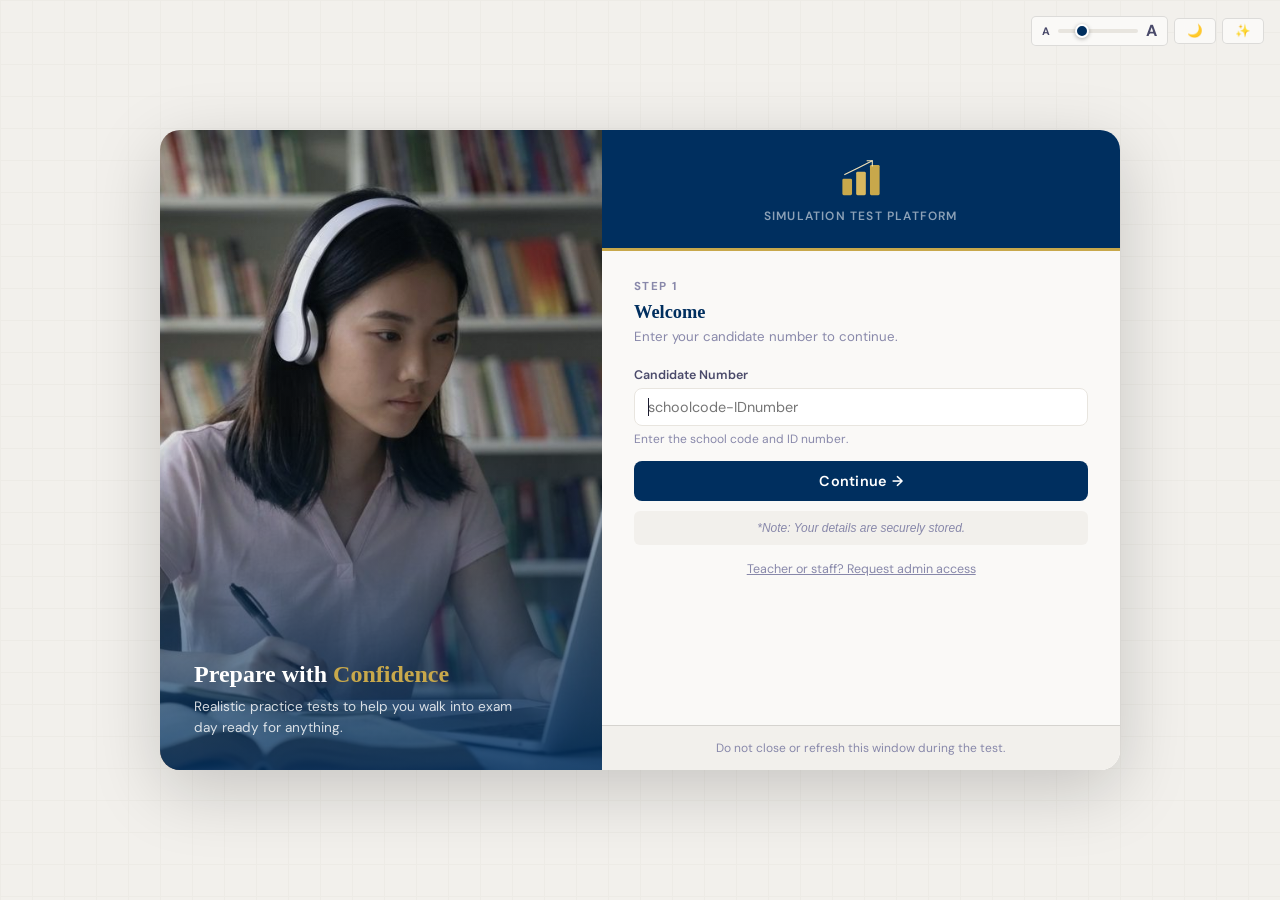
==== admin.html @ e7dbcb9c "Update admin.html" ====
<!DOCTYPE html>
<html lang="en">
<head>
<meta charset="UTF-8">
<meta name="viewport" content="width=device-width, initial-scale=1.0">
<title>Admin Panel — BandUp</title>
<link rel="preconnect" href="https://fonts.googleapis.com">
<link href="https://fonts.googleapis.com/css2?family=Source+Serif+4:wght@400;600&family=DM+Sans:wght@400;500;600&display=swap" rel="stylesheet">
<style>
  *{box-sizing:border-box;margin:0;padding:0}
  :root{
    --ink:#1a1a2e;--ink2:#4a4a6a;--ink3:#8888aa;
    --paper:#faf9f7;--paper2:#f2f0ec;--paper3:#e8e5df;
    --blue:#002f5f;--blue2:#1a5fa8;--gold:#c8a84b;
    --green:#2e7d4f;--red:#c0392b;--border:rgba(0,0,0,0.1);
  }
  body{font-family:'DM Sans',sans-serif;background:var(--paper2);color:var(--ink);height:100vh;overflow:hidden;display:flex;flex-direction:column}

  /* HEADER */
  .hdr{background:var(--blue);color:#fff;height:56px;display:flex;align-items:center;justify-content:space-between;padding:0 24px;flex-shrink:0;border-bottom:3px solid var(--gold);position:relative}
  .hdr-burger{display:none;background:transparent;border:none;color:#fff;font-size:1.4rem;cursor:pointer;padding:4px 8px;line-height:1}
  @media(max-width:640px){
    .hdr-burger{display:block}
    .hdr-right{display:none;position:absolute;top:56px;left:0;right:0;flex-direction:column;align-items:stretch;gap:10px;background:var(--blue);padding:14px 20px;box-shadow:0 8px 20px rgba(0,0,0,0.25);z-index:80}
    .hdr-right.open{display:flex}
    .hdr-right .btn-hdr{width:100%}
  }
  .hdr-logo{font-family:'Source Serif 4',serif;font-size:1.1rem;font-weight:600}
  .hdr-logo span{color:var(--gold)}
  .admin-badge{background:rgba(200,168,75,0.2);border:1px solid var(--gold);color:var(--gold);border-radius:4px;padding:3px 10px;font-size:0.75rem;font-weight:700;letter-spacing:0.08em}
  .hdr-right{display:flex;gap:10px;align-items:center}
  .btn-hdr{padding:6px 16px;border-radius:6px;font-size:0.8rem;font-weight:600;cursor:pointer;font-family:'DM Sans',sans-serif;border:none;transition:all 0.15s}
  .btn-save-all{background:var(--green);color:#fff}
  .btn-save-all:hover{opacity:0.9}
  .btn-load{background:rgba(255,255,255,0.15);color:#fff;border:1px solid rgba(255,255,255,0.3)}
  .btn-load:hover{background:rgba(255,255,255,0.25)}
  .btn-logout{background:var(--red);color:#fff}
  .btn-logout:hover{opacity:0.9}

  /* LAYOUT */
  .main{display:flex;flex:1;overflow:hidden}
  .sidebar{width:220px;background:var(--blue);display:flex;flex-direction:column;flex-shrink:0;overflow-y:auto}
  .sb-section{padding:16px 12px 8px;font-size:0.65rem;font-weight:700;letter-spacing:0.15em;text-transform:uppercase;color:rgba(255,255,255,0.35)}
  .sb-btn{display:flex;align-items:center;gap:10px;padding:10px 16px;border:none;background:transparent;color:rgba(255,255,255,0.65);font-family:'DM Sans',sans-serif;font-size:0.85rem;font-weight:500;cursor:pointer;width:100%;text-align:left;transition:all 0.15s;border-left:3px solid transparent}
  .sb-btn:hover{background:rgba(255,255,255,0.08);color:#fff}
  .sb-btn.active{background:rgba(255,255,255,0.12);color:#fff;border-left-color:var(--gold)}
  .sb-icon{font-size:1rem;width:20px;text-align:center}

  /* CONTENT */
  .content{flex:1;overflow-y:auto;padding:28px}
  .content::-webkit-scrollbar{width:4px}
  .content::-webkit-scrollbar-thumb{background:var(--paper3);border-radius:2px}
  .panel{display:none}
  .panel.active{display:block}

  .panel-title{font-family:'Source Serif 4',serif;font-size:1.3rem;font-weight:600;color:var(--blue);margin-bottom:4px}
  .panel-desc{font-size:0.83rem;color:var(--ink3);margin-bottom:24px}

  /* CARDS */
  .card{background:var(--paper);border:1px solid var(--border);border-radius:12px;padding:22px;margin-bottom:20px}
  .card-title{font-size:0.8rem;font-weight:700;letter-spacing:0.08em;text-transform:uppercase;color:var(--blue);margin-bottom:16px;padding-bottom:10px;border-bottom:1px solid var(--paper3)}

  /* FORM FIELDS */
  .field{margin-bottom:14px}
  .field label{display:block;font-size:0.78rem;font-weight:600;color:var(--ink2);margin-bottom:5px}
  .field input[type=text],.field textarea,.field select{width:100%;padding:8px 12px;border:1px solid var(--paper3);border-radius:7px;font-family:'DM Sans',sans-serif;font-size:0.88rem;color:var(--ink);background:#fff;transition:all 0.15s;resize:vertical}
  .field input[type=text]:focus,.field textarea:focus,.field select:focus{outline:none;border-color:var(--blue2);background:#f5f9ff}
  .field textarea{min-height:100px;line-height:1.6}
  .field input[type=file]{font-size:0.83rem;color:var(--ink2)}

  /* Q CARDS (new modal-based system) */
  .q-num-badge{width:26px;height:26px;border-radius:50%;background:var(--blue);color:#fff;font-size:0.75rem;font-weight:700;display:flex;align-items:center;justify-content:center;flex-shrink:0}
  .q-card{background:#fff;border:1px solid var(--border);border-radius:10px;padding:14px;margin-bottom:10px;position:relative}
  .q-card-header{display:flex;align-items:center;gap:8px;margin-bottom:8px;flex-wrap:wrap}
  .q-type-badge{background:#e8f0ff;color:var(--blue);border:1px solid #c0d0f0;border-radius:5px;padding:2px 9px;font-size:0.7rem;font-weight:700;letter-spacing:0.05em;text-transform:uppercase}
  .q-card-text{font-size:0.86rem;color:var(--ink);margin-bottom:6px;line-height:1.5}
  .q-card-ans{display:inline-block;background:#f5fbf7;border:1px solid #a8dbb8;color:var(--green);border-radius:5px;padding:2px 10px;font-size:0.78rem;font-weight:600;margin-top:4px}
  .q-card-actions{display:flex;gap:6px;justify-content:flex-end;margin-top:8px}
  .q-card-opt{font-size:0.82rem;color:var(--ink2);margin:2px 0;display:flex;align-items:center;gap:6px}
  .q-card-opt::before{content:'';width:10px;height:10px;border:1.5px solid #888;border-radius:50%;display:inline-block;flex-shrink:0}
  .q-card-empty{text-align:center;padding:36px 16px;color:var(--ink3);font-size:0.85rem;border:2px dashed var(--paper3);border-radius:10px;margin-bottom:10px}
  .q-card-empty span{display:block;font-size:1.6rem;margin-bottom:8px}
  .btn-add-q-modal{display:flex;align-items:center;gap:7px;padding:8px 18px;border:1px dashed var(--blue2);border-radius:8px;font-size:0.83rem;font-weight:600;color:var(--blue2);background:transparent;cursor:pointer;font-family:'DM Sans',sans-serif;margin-bottom:14px;transition:all 0.15s}
  .btn-add-q-modal:hover{background:#f0f5ff}
  .match-preview-box{border:1px solid #ccc;border-radius:7px;padding:8px 12px;background:#fafafa;margin-bottom:6px;font-size:0.82rem}
  .match-preview-grid{display:grid;grid-template-columns:1fr 1fr;gap:3px 14px;font-size:0.8rem}
  .match-item-line{display:flex;align-items:center;gap:8px;font-size:0.82rem;margin:2px 0}
  .match-item-blank{border-bottom:1px solid #555;min-width:30px;text-align:center;font-weight:700;font-size:0.8rem;color:var(--green);display:inline-block}

  /* MODAL */
  .qm-overlay{position:fixed;inset:0;background:rgba(0,0,0,0.45);display:none;justify-content:center;align-items:center;z-index:200}
  .qm-overlay.open{display:flex}
  .qm-box{background:#fff;width:580px;max-width:96vw;max-height:92vh;overflow-y:auto;border-radius:16px;border:2px solid #333;padding:26px;position:relative}
  .qm-box::-webkit-scrollbar{width:4px}
  .qm-box::-webkit-scrollbar-thumb{background:var(--paper3);border-radius:2px}
  .qm-close{position:absolute;top:14px;right:18px;font-size:22px;cursor:pointer;font-weight:bold;background:none;border:none;color:var(--ink2);line-height:1}
  .qm-title{font-family:'Source Serif 4',serif;font-size:1.05rem;font-weight:600;color:var(--blue);margin-bottom:18px}
  .qm-field{margin-bottom:12px}
  .qm-field label{display:block;font-size:0.77rem;font-weight:600;color:var(--ink2);margin-bottom:4px}
  .qm-field input[type=text],.qm-field input[type=number],.qm-field select,.qm-field textarea{width:100%;padding:8px 11px;border:1px solid var(--paper3);border-radius:7px;font-family:'DM Sans',sans-serif;font-size:0.87rem;color:var(--ink);background:#fff;box-sizing:border-box}
  .qm-field input:focus,.qm-field select:focus,.qm-field textarea:focus{outline:none;border-color:var(--blue2)}
  .qm-field textarea{min-height:52px;resize:vertical;line-height:1.5}
  .qm-divider{border:none;border-top:1px solid var(--paper3);margin:14px 0}
  .qm-section-label{font-size:0.7rem;font-weight:700;letter-spacing:0.1em;text-transform:uppercase;color:var(--ink3);margin:10px 0 6px}
  .qm-opt-row{display:flex;align-items:center;gap:7px;margin-bottom:7px}
  .qm-opt-ltr{font-weight:700;color:var(--blue);font-size:0.78rem;width:16px;flex-shrink:0}
  .qm-opt-row input[type=text]{flex:1;padding:6px 9px;border:1px solid var(--paper3);border-radius:6px;font-family:'DM Sans',sans-serif;font-size:0.84rem}
  .qm-opt-row input[type=text]:focus{outline:none;border-color:var(--blue2)}
  .qm-opt-row input[type=checkbox],.qm-opt-row input[type=radio]{width:15px;height:15px;accent-color:var(--green);cursor:pointer;flex-shrink:0}
  .qm-del-opt{background:none;border:none;color:var(--ink3);cursor:pointer;font-size:0.9rem;padding:0;line-height:1;flex-shrink:0}
  .qm-del-opt:hover{color:var(--red)}
  .qm-add-opt{display:inline-flex;align-items:center;gap:5px;padding:5px 12px;border:1px dashed var(--blue2);border-radius:6px;font-size:0.78rem;font-weight:600;color:var(--blue2);background:transparent;cursor:pointer;font-family:'DM Sans',sans-serif;margin-top:4px}
  .qm-add-opt:hover{background:#f0f5ff}
  .qm-range-row{display:flex;align-items:center;gap:7px;font-size:0.82rem;color:var(--ink2);flex-wrap:wrap}
  .qm-range-row input{width:55px!important;text-align:center;padding:5px 7px!important}
  .qm-ans-field{background:#f5fbf7;border-color:#a8dbb8!important;color:var(--green)!important;font-weight:600}
  .qm-match-choice-row{display:flex;align-items:center;gap:7px;margin-bottom:6px}
  .qm-match-ltr{font-weight:700;color:var(--blue);width:16px;font-size:0.78rem;flex-shrink:0}
  .qm-match-item-row{display:flex;align-items:center;gap:7px;margin-bottom:7px}
  .qm-match-num{font-size:0.78rem;font-weight:700;color:var(--blue);width:20px;flex-shrink:0}
  .qm-match-item-row .item-lbl{flex:1;padding:6px 9px;border:1px solid var(--paper3);border-radius:6px;font-family:'DM Sans',sans-serif;font-size:0.84rem}
  .qm-match-item-row .item-ans{width:55px;padding:6px 7px;border:1px solid var(--paper3);border-radius:6px;font-size:0.84rem;text-align:center;font-weight:700;color:var(--green)}
  .qm-save-btn{width:100%;background:var(--green);color:#fff;border:none;padding:12px;border-radius:8px;font-weight:700;cursor:pointer;margin-top:16px;font-size:0.9rem;font-family:'DM Sans',sans-serif}
  .qm-save-btn:hover{opacity:0.9}
  .ct2-pick-row{display:flex;align-items:center;gap:7px;margin-bottom:8px;font-size:0.82rem;color:var(--ink2)}
  .ct2-pick-row input{width:50px!important;text-align:center;padding:4px 7px!important}
  .fc-blank-row{display:flex;align-items:center;gap:8px;margin-bottom:8px}
  .fc-blank-qnum{font-weight:700;color:var(--blue);font-size:0.8rem;width:32px;flex-shrink:0}
  .fc-blank-row input{flex:1;padding:6px 9px;border:1px solid var(--paper3);border-radius:6px;font-family:'DM Sans',sans-serif;font-size:0.84rem}
  .fc-blank-row .fc-ans{width:140px!important;flex:none;color:var(--green);font-weight:600;background:#f5fbf7;border-color:#a8dbb8!important}

  /* FC VISUAL LINE BUILDER */
  .fc-line-wrap{background:#fff;border:1px solid var(--border);border-radius:8px;padding:10px 12px;margin-bottom:8px}
  .fc-line-wrap:hover{border-color:var(--blue2)}
  .fc-line-type-badge{font-size:0.65rem;font-weight:700;letter-spacing:0.1em;text-transform:uppercase;margin-bottom:6px}
  .fc-line-editor{display:flex;align-items:center;gap:5px;flex-wrap:wrap;min-height:32px}
  .fc-seg{display:inline-flex;align-items:center;gap:3px;padding:3px 8px;border-radius:5px;font-size:0.84rem}
  .fc-seg-text{background:var(--paper2);border:1px solid var(--paper3);color:var(--ink);cursor:pointer}
  .fc-seg-text:hover{border-color:var(--blue2)}
  .fc-seg-blank{background:#e8f0ff;border:1px solid #b0c4f0;color:var(--blue);font-weight:700;font-size:0.82rem}
  .fc-seg-del{background:none;border:none;color:var(--ink3);cursor:pointer;font-size:0.85rem;padding:0;line-height:1}
  .fc-seg-del:hover{color:var(--red)}
  .fc-add-text-btn{padding:3px 8px;border:1px dashed var(--blue2);border-radius:5px;font-size:0.78rem;color:var(--blue2);background:transparent;cursor:pointer;font-family:'DM Sans',sans-serif}
  .fc-add-blank-btn{padding:3px 8px;border:1px dashed var(--green);border-radius:5px;font-size:0.78rem;color:var(--green);background:transparent;cursor:pointer;font-family:'DM Sans',sans-serif;font-weight:600}
  .fc-line-footer{display:flex;gap:4px;margin-top:6px}
  .fc-line-move{padding:2px 6px;border:1px solid var(--border);border-radius:4px;background:var(--paper);cursor:pointer;font-size:0.75rem}
  .fc-line-del{padding:2px 6px;border:1px solid #f5b8b8;border-radius:4px;background:#fff5f5;cursor:pointer;font-size:0.75rem;color:var(--red)}
  .section-tabs{display:flex;gap:6px;margin-bottom:16px;flex-wrap:wrap}
  .sec-tab{padding:6px 14px;border:1px solid var(--border);border-radius:6px;font-size:0.8rem;font-weight:600;cursor:pointer;background:var(--paper);color:var(--ink2);transition:all 0.15s}
  .sec-tab.active{background:var(--blue);color:#fff;border-color:var(--blue)}

  /* BUTTONS */
  .btn{padding:8px 18px;border-radius:7px;font-size:0.83rem;font-weight:600;cursor:pointer;font-family:'DM Sans',sans-serif;border:none;transition:all 0.15s}
  .btn-blue{background:var(--blue);color:#fff} .btn-blue:hover{background:var(--blue2)}
  .btn-green{background:var(--green);color:#fff} .btn-green:hover{opacity:0.9}
  .btn-red{background:var(--red);color:#fff} .btn-red:hover{opacity:0.9}
  .btn-ghost{background:transparent;border:1px solid var(--border);color:var(--ink2)} .btn-ghost:hover{background:var(--paper2)}
  .btn-gold{background:var(--gold);color:#fff} .btn-gold:hover{opacity:0.9}
  .btn-row{display:flex;gap:8px;flex-wrap:wrap;margin-top:12px}

  /* PASSAGE EDITOR */
  .passage-textarea{width:100%;min-height:300px;padding:14px;border:1px solid var(--paper3);border-radius:8px;font-family:'Source Serif 4',serif;font-size:0.93rem;line-height:1.8;color:var(--ink);background:#fff;resize:vertical}
  .passage-textarea:focus{outline:none;border-color:var(--blue2)}

  /* AUDIO */
  .audio-slot{background:var(--paper2);border:2px dashed var(--paper3);border-radius:8px;padding:20px;text-align:center;margin-bottom:10px}
  .audio-slot.loaded{border-color:var(--green);background:#f5fbf7}
  .audio-slot p{font-size:0.83rem;color:var(--ink3);margin-bottom:8px}
  .audio-slot audio{width:100%;margin-top:8px}

  /* CHECKER */
  .checker-result{padding:12px 16px;border-radius:8px;margin-bottom:10px;font-size:0.85rem}
  .checker-correct{background:#f0faf4;border:1px solid #a8dbb8;color:var(--green)}
  .checker-wrong{background:#fff5f5;border:1px solid #f5b8b8;color:var(--red)}
  .checker-score{font-family:'Source Serif 4',serif;font-size:2rem;font-weight:600;color:var(--blue);text-align:center;padding:20px 0}
  .checker-band{font-size:0.9rem;color:var(--ink2);text-align:center;margin-top:-10px;margin-bottom:20px}

  /* TOAST */
  .toast{position:fixed;bottom:24px;right:24px;background:var(--ink);color:#fff;padding:12px 20px;border-radius:8px;font-size:0.85rem;font-weight:600;z-index:9999;opacity:0;transform:translateY(10px);transition:all 0.3s;pointer-events:none}
  .toast.show{opacity:1;transform:translateY(0)}

  /* SHEETS TABLE */
  .sheets-table{width:100%;border-collapse:collapse;font-size:0.83rem}
  .sheets-table th{background:var(--blue);color:#fff;padding:9px 12px;text-align:left;font-weight:600;font-size:0.75rem;letter-spacing:0.05em;white-space:nowrap}
  .sheets-table td{padding:9px 12px;border-bottom:1px solid var(--paper3);color:var(--ink2);vertical-align:middle}
  .sheets-table tr:hover td{background:var(--paper2)}
  .sheets-table tr:last-child td{border-bottom:none}
  .band-badge{display:inline-block;padding:2px 8px;border-radius:4px;font-weight:700;font-size:0.78rem;background:var(--paper2);color:var(--blue)}
  .band-high{background:#e8f5e9;color:#2e7d4f}
  .band-mid{background:#fff9e6;color:#7a5f1a}
  .band-low{background:#fff0f0;color:#c0392b}
  .tbl-empty{text-align:center;padding:40px;color:var(--ink3);font-size:0.88rem}
  .refresh-btn{padding:6px 14px;border:1px solid var(--border);border-radius:6px;font-size:0.8rem;font-weight:600;color:var(--ink2);background:var(--paper);cursor:pointer;font-family:'DM Sans',sans-serif;display:inline-flex;align-items:center;gap:6px}
  .refresh-btn:hover{background:var(--paper2)}
  .sheets-status{font-size:0.8rem;color:var(--ink3);margin-left:10px}
  .sheets-status.ok{color:var(--green)}
  .sheets-status.err{color:var(--red)}
  .delete-btn{padding:3px 8px;border:1px solid #f5b8b8;border-radius:4px;font-size:0.75rem;font-weight:600;color:var(--red);background:#fff5f5;cursor:pointer;font-family:'DM Sans',sans-serif}
  .delete-btn:hover{background:#ffe0e0}

  .hidden{display:none!important}
  .row2{display:grid;grid-template-columns:1fr 1fr;gap:12px}

  /* LIVE MONITOR */
  .online-dot{width:9px;height:9px;border-radius:50%;display:inline-block;flex-shrink:0}
  .dot-online{background:#2e7d4f}
  .dot-recent{background:#c8a84b}
  .dot-offline{background:#8888aa}
  .monitor-row{cursor:pointer}
  .monitor-row:hover td{background:rgba(0,47,95,0.04)!important}
  .prog-bar-wrap{background:var(--paper3);border-radius:4px;height:16px;overflow:hidden;flex:1}
  .prog-bar-fill{height:100%;border-radius:4px;transition:width 0.5s ease;display:flex;align-items:center;padding-left:6px;font-size:0.65rem;font-weight:700;color:#fff;min-width:0}
  .prog-row{display:flex;align-items:center;gap:8px;margin-bottom:6px;font-size:0.78rem}
  .prog-label{width:70px;flex-shrink:0;font-weight:600;color:var(--ink2)}

  /* FORM COMPLETION (answer-row, used by HTML-template FC question type) */
  .fc-answer-row{display:flex;align-items:center;gap:8px}
  .fc-answer-row label{font-size:0.78rem;font-weight:700;color:var(--blue);width:28px;flex-shrink:0}
  .fc-answer-row input{flex:1;padding:5px 10px;border:1px solid var(--paper3);border-radius:5px;font-family:'DM Sans',sans-serif;font-size:0.83rem;color:var(--green);font-weight:600}
  .fc-answer-row input:focus{outline:none;border-color:var(--green)}

  /* CHOOSE LETTERS */
  .cl-settings{margin-bottom:10px;display:flex;align-items:center;gap:10px;flex-wrap:wrap}
  .cl-settings label{font-size:0.78rem;font-weight:600;color:var(--ink2)}
  .cl-settings input[type=number]{width:60px;padding:4px 8px;border:1px solid var(--paper3);border-radius:5px;font-family:'DM Sans',sans-serif;font-size:0.83rem}
  .cl-options-wrap{display:flex;flex-wrap:wrap;gap:6px;margin-top:8px;padding:10px;background:var(--paper2);border-radius:7px}
  .cl-opt-row{display:flex;align-items:center;gap:6px}
  .cl-opt-letter{font-size:0.75rem;font-weight:700;color:var(--blue);width:18px;flex-shrink:0}
  .cl-opt-input{width:140px;padding:4px 8px;border:1px solid var(--paper3);border-radius:5px;font-family:'DM Sans',sans-serif;font-size:0.82rem}
  .cl-opt-input:focus{outline:none;border-color:var(--blue2)}
  .cl-correct-chk{accent-color:var(--green);cursor:pointer}
  .cl-answer-row{display:flex;align-items:center;gap:6px;margin-top:8px}
  .cl-answer-row label{font-size:0.78rem;font-weight:600;color:var(--ink2)}
  .cl-answer-row input{padding:5px 10px;border:1px solid var(--paper3);border-radius:5px;font-family:'DM Sans',sans-serif;font-size:0.83rem;color:var(--green);font-weight:600;width:120px}

  /* AUDIO SLOT */
  .audio-slot{background:var(--paper2);border:2px dashed var(--paper3);border-radius:8px;padding:16px;text-align:center;margin-bottom:10px}
  .audio-slot.loaded{border-color:var(--green);background:#f5fbf7}
  .audio-slot p{font-size:0.83rem;color:var(--ink3);margin-bottom:8px}
  .audio-slot audio{width:100%;margin-top:8px}

  .extra-qs-section{margin-top:14px;border-top:1px dashed var(--paper3);padding-top:14px}
  .extra-qs-title{font-size:0.72rem;font-weight:700;letter-spacing:0.1em;text-transform:uppercase;color:var(--ink3);margin-bottom:10px}
  .btn-add-q{display:inline-flex;align-items:center;gap:6px;padding:7px 14px;border:1px dashed var(--blue2);border-radius:7px;font-size:0.82rem;font-weight:600;color:var(--blue2);background:transparent;cursor:pointer;font-family:'DM Sans',sans-serif;margin-top:8px;transition:all 0.15s}
  .btn-add-q:hover{background:#f0f5ff}
  .extra-q-item{background:#fff;border:1px solid var(--border);border-radius:8px;padding:12px;margin-bottom:8px;position:relative}
  .extra-q-remove{position:absolute;top:10px;right:10px;background:none;border:none;color:var(--ink3);cursor:pointer;font-size:1rem;padding:0;line-height:1}
  .extra-q-remove:hover{color:var(--red)}

  /* CHOOSE TWO / MULTI-SELECT TYPE */
  .ct-header{display:flex;align-items:center;gap:10px;margin-bottom:8px;flex-wrap:wrap}
  .ct-count-wrap{display:flex;align-items:center;gap:6px;font-size:0.78rem;color:var(--ink2)}
  .ct-count-wrap input{width:50px;padding:4px 8px;border:1px solid var(--paper3);border-radius:5px;font-size:0.82rem;text-align:center;font-family:'DM Sans',sans-serif}
  .ct-opts-wrap{display:grid;grid-template-columns:repeat(auto-fill,minmax(180px,1fr));gap:6px;margin-top:6px}
  .ct-opt-row{display:flex;align-items:center;gap:6px}
  .ct-opt-row .mc-opt-label{width:20px;flex-shrink:0;font-weight:700;color:var(--blue);font-size:0.78rem}
  .ct-opt-row input[type=text]{flex:1;padding:5px 9px;border:1px solid var(--paper3);border-radius:5px;font-size:0.82rem;font-family:'DM Sans',sans-serif}
  .ct-opt-row input[type=text]:focus{outline:none;border-color:var(--blue2)}
  .ct-opt-row input[type=checkbox]{accent-color:var(--green);width:15px;height:15px;cursor:pointer}
  .ct-correct-hint{font-size:0.72rem;color:var(--ink3);margin-top:4px}
  .add-opt-btn{padding:4px 10px;border:1px dashed var(--blue2);border-radius:5px;font-size:0.75rem;font-weight:600;color:var(--blue2);background:transparent;cursor:pointer;font-family:'DM Sans',sans-serif;margin-top:6px}
  .add-opt-btn:hover{background:#f0f5ff}
  .del-opt-btn{width:20px;height:20px;border:none;background:none;color:var(--ink3);cursor:pointer;font-size:0.9rem;padding:0;line-height:1;flex-shrink:0}
  .del-opt-btn:hover{color:var(--red)}

  /* ADD EXTRA QUESTION (below FC) */
  .extra-qs-wrap{margin-top:16px;border-top:1px dashed var(--paper3);padding-top:14px}
  .extra-qs-title{font-size:0.72rem;font-weight:700;letter-spacing:0.1em;text-transform:uppercase;color:var(--ink3);margin-bottom:10px}
  .add-extra-btn{display:flex;align-items:center;gap:6px;padding:8px 16px;border:1px dashed var(--blue2);border-radius:7px;font-size:0.82rem;font-weight:600;color:var(--blue2);background:transparent;cursor:pointer;font-family:'DM Sans',sans-serif;margin-top:8px;width:100%;justify-content:center}
  .add-extra-btn:hover{background:#f0f5ff}

  /* AI GENERATOR */
  .ai-q-card{background:#fff;border:1px solid var(--border);border-radius:10px;padding:14px;margin-bottom:10px;position:relative}
  .ai-q-card.selected{border-color:var(--green);background:#f5fbf7}
  .ai-q-card-hdr{display:flex;align-items:center;gap:8px;margin-bottom:8px}
  .ai-q-type-badge{background:#e8f0ff;color:var(--blue);border:1px solid #c0d0f0;border-radius:5px;padding:2px 9px;font-size:0.7rem;font-weight:700;letter-spacing:0.05em;text-transform:uppercase}
  .ai-q-text{font-size:0.86rem;color:var(--ink);margin-bottom:8px;line-height:1.5}
  .ai-q-opts{margin-bottom:8px}
  .ai-q-opt{font-size:0.82rem;color:var(--ink2);margin:2px 0;padding-left:16px}
  .ai-q-ans{display:inline-block;background:#f5fbf7;border:1px solid #a8dbb8;color:var(--green);border-radius:5px;padding:2px 10px;font-size:0.78rem;font-weight:600}
  .ai-q-actions{display:flex;gap:6px;margin-top:10px;flex-wrap:wrap}
  .ai-q-chk{position:absolute;top:12px;right:12px;width:18px;height:18px;accent-color:var(--green);cursor:pointer}

  /* Q BANK */
  .qbank-card{background:#fff;border:1px solid var(--border);border-radius:9px;padding:12px 14px;margin-bottom:8px;display:flex;align-items:flex-start;gap:12px}
  .qbank-body{flex:1;min-width:0}
  .qbank-text{font-size:0.85rem;color:var(--ink);margin-bottom:4px;line-height:1.5}
  .qbank-meta{display:flex;gap:8px;flex-wrap:wrap;align-items:center}
  .qbank-tag{font-size:0.68rem;background:var(--paper2);border-radius:4px;padding:1px 7px;color:var(--ink3);font-weight:600}
  .qbank-actions{display:flex;gap:5px;flex-shrink:0}

  /* INPUTS NOT COVERED ABOVE (email / password inside .field) */
  .field input[type=email],.field input[type=password]{width:100%;padding:8px 12px;border:1px solid var(--paper3);border-radius:7px;font-family:'DM Sans',sans-serif;font-size:0.88rem;color:var(--ink);background:#fff;transition:all 0.15s}
  .field input[type=email]:focus,.field input[type=password]:focus{outline:none;border-color:var(--blue2);background:#f5f9ff}

  /* ADMIN ACCOUNTS */
  .perm-grid{display:grid;grid-template-columns:repeat(auto-fill,minmax(190px,1fr));gap:8px;margin:10px 0 14px}
  .perm-item{display:flex;align-items:center;gap:8px;font-size:0.83rem;padding:8px 10px;border:1px solid var(--paper3);border-radius:7px;background:#fff;cursor:pointer;user-select:none}
  .perm-item:hover{border-color:var(--blue2)}
  .perm-item input{accent-color:var(--green);width:15px;height:15px;cursor:pointer}
  .perm-chip{display:inline-block;background:var(--paper2);border:1px solid var(--paper3);border-radius:4px;padding:1px 7px;font-size:0.7rem;font-weight:600;color:var(--ink2);margin:2px 3px 2px 0;white-space:nowrap}
  .role-owner{background:rgba(200,168,75,0.15);color:#7a5f1a;border:1px solid rgba(200,168,75,0.4)}
</style>
</head>
<body>

<!-- HEADER -->
<div class="hdr">
  <div style="display:flex;align-items:center;gap:14px">
    <div class="hdr-logo"><svg width="30" height="30" viewBox="0 0 290 270" role="img" aria-label="BandUp"><rect x="10" y="140" width="70" height="120" rx="10" fill="#c8a84b"/><rect x="110" y="90" width="70" height="170" rx="10" fill="#d8b85f"/><rect x="210" y="40" width="70" height="220" rx="10" fill="#c8a84b"/><path d="M27 110 L127 60 L227 10" fill="none" stroke="#f2e2b8" stroke-width="8" stroke-linecap="round" stroke-linejoin="round"/><path d="M189 10 L227 10 L227 48" fill="none" stroke="#f2e2b8" stroke-width="8" stroke-linecap="round" stroke-linejoin="round"/></svg></div>
    <div class="admin-badge" id="admin-badge">Admin Panel</div>
  </div>
  <button class="hdr-burger" onclick="toggleHdrMenu()" aria-label="Menu">☰</button>
  <div class="hdr-right" id="hdr-actions">
    <button class="btn-hdr" style="background:rgba(200,168,75,0.25);color:#fff;border:1px solid var(--gold)" data-perm="questionmaker" onclick="window.location.href='question-maker.html'">🧠 Question Maker</button>
    <button class="btn-hdr" style="background:rgba(200,168,75,0.25);color:#fff;border:1px solid var(--gold)" data-perm="questionmaker" onclick="window.location.href='toeic-question-maker.html'">💼 TOEIC Question Maker</button>
    <button class="btn-hdr" style="background:rgba(255,255,255,0.15);color:#fff;border:1px solid rgba(255,255,255,0.3)" data-owner-only onclick="showPanel('p-drive')">☁️ Drive Link</button>
    <button class="btn-hdr btn-logout" onclick="if(confirm('Logout?')){sessionStorage.clear();window.location.href='index.html'}">Logout</button>
  </div>
</div>

<div class="main">
  <!-- SIDEBAR -->
  <div class="sidebar">
    <div class="sb-section">Candidates</div>
    <button class="sb-btn active" onclick="showPanel('p-monitor')"    id="sb-p-monitor" data-perm="monitor"><span class="sb-icon">🟢</span> Live Monitor</button>
    <button class="sb-btn" onclick="showPanel('p-candidates')" id="sb-p-candidates" data-perm="candidates"><span class="sb-icon">👥</span> Candidates <span id="pending-badge" style="display:none;background:var(--gold);color:var(--blue);border-radius:10px;padding:1px 7px;font-size:0.7rem;font-weight:700;margin-left:auto"></span></button>
    <button class="sb-btn" onclick="showPanel('p-scores')"    id="sb-p-scores" data-perm="scores"><span class="sb-icon">📊</span> Scores</button>
    <button class="sb-btn" onclick="showPanel('p-trf')"       id="sb-p-trf" data-perm="trf"><span class="sb-icon">📄</span> TRF Viewer</button>
    <div class="sb-section">Grading</div>
    <button class="sb-btn" onclick="showPanel('p-grading')"   id="sb-p-grading" data-perm="grading"><span class="sb-icon">✏️</span> Grade Writing</button>
    <div class="sb-section">Publish</div>
    <button class="sb-btn" onclick="showPanel('p-testsets')"  id="sb-p-testsets" data-perm="testsets"><span class="sb-icon">📚</span> Test Sets</button>
    <button class="sb-btn" onclick="showPanel('p-answerkey')" id="sb-p-answerkey" data-perm="answerkey"><span class="sb-icon">🔑</span> Answer Keys</button>
    <button class="sb-btn" onclick="showPanel('p-publish')"   id="sb-p-publish" data-perm="publish"><span class="sb-icon">🚀</span> Publish</button>
    <button class="sb-btn" data-perm="questionmaker" onclick="window.location.href='toeic-question-maker.html'"><span class="sb-icon">💼</span> TOEIC Question Maker</button>
    <div class="sb-section">Config</div>
    <button class="sb-btn" onclick="showPanel('p-settings')"  id="sb-p-settings" data-owner-only><span class="sb-icon">⚙️</span> Settings</button>
    <button class="sb-btn" onclick="showPanel('p-drive')"     id="sb-p-drive" data-owner-only><span class="sb-icon">☁️</span> Drive Config</button>
    <button class="sb-btn" onclick="showPanel('p-account')"   id="sb-p-account" data-sub-only><span class="sb-icon">🔑</span> My Account</button>
    <button class="sb-btn" onclick="showPanel('p-admins')"    id="sb-p-admins" data-owner-only><span class="sb-icon">🛡️</span> Admins <span id="admin-pending-badge" style="display:none;background:var(--gold);color:var(--blue);border-radius:10px;padding:1px 7px;font-size:0.7rem;font-weight:700;margin-left:auto"></span></button>
    <div class="sb-section">Preview as candidate</div>
    <button class="sb-btn" onclick="openPreview('tests.html')"   id="sb-pv-tests"><span class="sb-icon">📝</span> Tests &amp; Simulations</button>
    <button class="sb-btn" onclick="openPreview('profile.html')" id="sb-pv-profile"><span class="sb-icon">👤</span> Candidate Profile</button>
  </div>

  <!-- CONTENT -->
  <div class="content">
    <!-- LIVE MONITOR PANEL -->
    <div id="p-monitor" class="panel active">
      <div class="panel-title">🟢 Live Monitor</div>
      <div class="panel-desc">See who is currently online or recently active, track their test progress, and view submitted answers in real time.</div>

      <div class="card" data-perm="questionmaker" style="background:linear-gradient(135deg,var(--blue),#003d7a);color:#fff;display:flex;align-items:center;justify-content:space-between;gap:16px;flex-wrap:wrap">
        <div>
          <div style="font-family:'Source Serif 4',serif;font-size:1.05rem;font-weight:600;margin-bottom:4px">💼 Building a TOEIC test?</div>
          <div style="font-size:0.83rem;opacity:0.85">Question authoring for TOEIC happens in its own tool — CSV import for all 200 questions.</div>
        </div>
        <button class="btn" style="background:var(--gold);color:var(--blue);padding:10px 20px;border:none;border-radius:7px;font-weight:700;font-size:0.85rem;cursor:pointer;white-space:nowrap" onclick="window.location.href='toeic-question-maker.html'">Open TOEIC Question Maker →</button>
      </div>

      <div class="card">
        <div style="display:flex;align-items:center;justify-content:space-between;margin-bottom:16px">
          <div class="card-title" style="margin:0">Active &amp; Recent Candidates</div>
          <div style="display:flex;align-items:center;gap:8px">
            <span class="sheets-status" id="monitor-status"></span>
            <label style="font-size:0.78rem;color:var(--ink2);display:flex;align-items:center;gap:5px">
              <input type="checkbox" id="monitor-auto" onchange="toggleAutoRefresh(this.checked)" style="accent-color:var(--green)"> Auto-refresh (10s)
            </label>
            <button class="refresh-btn" onclick="loadMonitor()">🔄 Refresh</button>
          </div>
        </div>

        <!-- Online Indicator Legend -->
        <div style="display:flex;gap:14px;margin-bottom:14px;font-size:0.75rem;flex-wrap:wrap">
          <span style="display:flex;align-items:center;gap:5px"><span style="width:9px;height:9px;border-radius:50%;background:#2e7d4f;display:inline-block"></span>Online now (&lt;5 min)</span>
          <span style="display:flex;align-items:center;gap:5px"><span style="width:9px;height:9px;border-radius:50%;background:#c8a84b;display:inline-block"></span>Recently active (&lt;30 min)</span>
          <span style="display:flex;align-items:center;gap:5px"><span style="width:9px;height:9px;border-radius:50%;background:#8888aa;display:inline-block"></span>Offline</span>
        </div>

        <div style="display:flex;align-items:center;gap:8px;margin-bottom:14px">
          <div style="position:relative;flex:1;max-width:320px">
            <span style="position:absolute;left:10px;top:50%;transform:translateY(-50%);color:var(--ink3);font-size:0.9rem;pointer-events:none">🔍</span>
            <input type="text" id="monitor-search" placeholder="Search name or Candidate ID…"
              oninput="filterMonitor()"
              style="width:100%;padding:8px 12px 8px 32px;border:1px solid var(--paper3);border-radius:8px;font-family:'DM Sans',sans-serif;font-size:0.84rem;background:var(--paper2)">
          </div>
          <span id="monitor-count-label" style="font-size:0.78rem;color:var(--ink3);white-space:nowrap"></span>
        </div>

        <div id="monitor-wrap"><div class="tbl-empty">Click Refresh to load live candidate status.</div></div>
      </div>

      <!-- Candidate Detail Drawer -->
      <div class="card" id="monitor-detail-card" style="display:none">
        <div style="display:flex;align-items:center;justify-content:space-between;margin-bottom:16px">
          <div class="card-title" style="margin:0" id="monitor-detail-name">Candidate Detail</div>
          <button class="btn btn-ghost" style="padding:5px 12px;font-size:0.78rem" onclick="document.getElementById('monitor-detail-card').style.display='none'">✕ Close</button>
        </div>

        <div id="monitor-detail-meta" style="background:var(--paper2);border-radius:8px;padding:12px;margin-bottom:16px;font-size:0.83rem;color:var(--ink2);display:grid;grid-template-columns:repeat(auto-fill,minmax(160px,1fr));gap:8px"></div>

        <!-- Progress Bars -->
        <div style="margin-bottom:16px">
          <div style="font-size:0.72rem;font-weight:700;letter-spacing:0.1em;text-transform:uppercase;color:var(--ink3);margin-bottom:10px">Test Progress</div>
          <div id="monitor-progress-bars"></div>
        </div>

        <!-- Answers Table -->
        <div>
          <div style="font-size:0.72rem;font-weight:700;letter-spacing:0.1em;text-transform:uppercase;color:var(--ink3);margin-bottom:10px">Submitted Answers</div>
          <div id="monitor-answers-wrap"><div class="tbl-empty" style="padding:20px">No answers submitted yet.</div></div>
        </div>
      </div>
    </div>


    <!-- CANDIDATES PANEL -->
    <div id="p-candidates" class="panel">
      <div class="panel-title">Registered Candidates</div>
      <div class="panel-desc">Live list of all registered candidates from Google Sheets.</div>
      <div class="card">
        <div style="display:flex;align-items:center;justify-content:space-between;margin-bottom:14px;flex-wrap:wrap;gap:10px">
          <div class="card-title" style="margin:0">Candidates List</div>
          <div style="display:flex;align-items:center;gap:8px;flex-wrap:wrap">
            <span class="sheets-status" id="cand-status"></span>
            <button class="refresh-btn" onclick="loadCandidates()">🔄 Refresh</button>
          </div>
        </div>
        <div style="display:flex;align-items:center;gap:8px;margin-bottom:14px">
          <div style="position:relative;flex:1;max-width:340px">
            <span style="position:absolute;left:10px;top:50%;transform:translateY(-50%);color:var(--ink3);font-size:0.9rem;pointer-events:none">🔍</span>
            <input type="text" id="cand-search" placeholder="Search name or Candidate ID…"
              oninput="filterCandidates()"
              style="width:100%;padding:8px 12px 8px 32px;border:1px solid var(--paper3);border-radius:8px;font-family:'DM Sans',sans-serif;font-size:0.84rem;background:var(--paper2)">
          </div>
          <span id="cand-count-label" style="font-size:0.78rem;color:var(--ink3);white-space:nowrap"></span>
        </div>
        <div id="cand-table-wrap">
          <div class="tbl-empty">Click Refresh to load candidates from Google Sheets.</div>
        </div>
      </div>
    </div>


    <!-- SCORES PANEL -->
    <div id="p-scores" class="panel">
      <div class="panel-title">Test Scores</div>
      <div class="panel-desc">Live scores of all submitted tests from Google Sheets.</div>
      <div class="card">
        <div style="display:flex;align-items:center;justify-content:space-between;margin-bottom:14px;flex-wrap:wrap;gap:10px">
          <div class="card-title" style="margin:0">Scores List</div>
          <div style="display:flex;align-items:center;gap:8px;flex-wrap:wrap">
            <span class="sheets-status" id="scores-status"></span>
            <button class="refresh-btn" onclick="loadScores()">🔄 Refresh</button>
            <button class="btn btn-gold" onclick="exportScoresPDF()" style="padding:6px 14px;font-size:0.8rem">📄 Export PDF</button>
          </div>
        </div>
        <div style="display:flex;align-items:center;gap:8px;margin-bottom:14px">
          <div style="position:relative;flex:1;max-width:340px">
            <span style="position:absolute;left:10px;top:50%;transform:translateY(-50%);color:var(--ink3);font-size:0.9rem;pointer-events:none">🔍</span>
            <input type="text" id="scores-search" placeholder="Search name or Candidate ID…"
              oninput="filterScores()"
              style="width:100%;padding:8px 12px 8px 32px;border:1px solid var(--paper3);border-radius:8px;font-family:'DM Sans',sans-serif;font-size:0.84rem;background:var(--paper2)">
          </div>
          <span id="scores-count-label" style="font-size:0.78rem;color:var(--ink3);white-space:nowrap"></span>
        </div>
        <div id="scores-table-wrap">
          <div class="tbl-empty">Click Refresh to load scores from Google Sheets.</div>
        </div>
      </div>
    </div>


    <!-- TRF VIEWER PANEL -->
    <div id="p-trf" class="panel">
      <div class="panel-title">📄 Test Result Forms</div>
      <div class="panel-desc">View and print official Test Result Forms for any candidate and attempt.</div>
      <div class="card">
        <div style="display:flex;align-items:center;justify-content:space-between;margin-bottom:16px;flex-wrap:wrap;gap:8px">
          <div class="card-title" style="margin:0">Select Candidate &amp; Attempt</div>
          <button class="refresh-btn" onclick="loadTRFCandidates()">🔄 Load Candidates</button>
        </div>
        <div style="display:flex;align-items:center;gap:8px;margin-bottom:14px">
          <div style="position:relative;flex:1;max-width:320px">
            <span style="position:absolute;left:10px;top:50%;transform:translateY(-50%);color:var(--ink3);font-size:0.9rem;pointer-events:none">🔍</span>
            <input type="text" id="trf-search" placeholder="Search name or Candidate ID…"
              oninput="filterTRFCandidates()"
              style="width:100%;padding:8px 12px 8px 32px;border:1px solid var(--paper3);border-radius:8px;font-family:'DM Sans',sans-serif;font-size:0.84rem;background:var(--paper2)">
          </div>
          <span id="trf-count-label" style="font-size:0.78rem;color:var(--ink3);white-space:nowrap"></span>
        </div>
        <div style="display:flex;gap:12px;align-items:flex-end;flex-wrap:wrap;margin-bottom:16px">
          <div style="flex:1;min-width:180px">
            <label style="display:block;font-size:0.78rem;font-weight:600;color:var(--ink2);margin-bottom:5px">① Candidate</label>
            <select id="trf-cand-sel" style="width:100%;padding:8px 12px;border:1px solid var(--paper3);border-radius:7px;font-family:'DM Sans',sans-serif;font-size:0.88rem" onchange="loadTRFAttempts()">
              <option value="">— Click Load first —</option>
            </select>
          </div>
          <div style="flex:1;min-width:160px">
            <label style="display:block;font-size:0.78rem;font-weight:600;color:var(--ink2);margin-bottom:5px">② Attempt — then TRF opens automatically</label>
            <select id="trf-attempt-sel" style="width:100%;padding:8px 12px;border:1px solid var(--paper3);border-radius:7px;font-family:'DM Sans',sans-serif;font-size:0.88rem" onchange="renderAdminTRF(); if(this.value !== '') openTRFPopup()">
              <option value="">— Select attempt —</option>
            </select>
          </div>
        </div>
        <div id="admin-trf-wrap"><div class="tbl-empty">Load candidates → select a candidate → select an attempt → TRF opens automatically.</div></div>
      </div>
    </div>


    <!-- GRADE WRITING PANEL -->
    <div id="p-grading" class="panel">
      <div class="panel-title">Grade Writing</div>
      <div class="panel-desc">Input Writing bands for submitted tests. Overall band is auto-calculated.</div>
      <div class="card">
        <div style="display:flex;align-items:center;justify-content:space-between;margin-bottom:16px">
          <div class="card-title" style="margin:0">Ungraded Submissions</div>
          <button class="refresh-btn" onclick="loadUngraded()">🔄 Refresh</button>
        </div>
        <div id="ungraded-wrap"><div class="tbl-empty">Click Refresh to load submissions.</div></div>
      </div>
      <!-- Grade Form -->
      <div class="card" id="grade-form-card" style="display:none">
        <div class="card-title">Grade Submission</div>
        <div id="grade-candidate-info" style="background:var(--paper2);border-radius:8px;padding:12px;margin-bottom:16px;font-size:0.85rem;color:var(--ink2)"></div>
        <div id="writing-texts-wrap" style="margin-bottom:16px"></div>
        <div class="row2">
          <div class="field">
            <label>Writing Task 1 Band (1–9)</label>
            <select id="grade-w1" onchange="updateGradePreview()">
              <option value="">Select...</option>
              <option value="9">9</option>
              <option value="8.5">8.5</option>
              <option value="8">8</option>
              <option value="7.5">7.5</option>
              <option value="7">7</option>
              <option value="6.5">6.5</option>
              <option value="6">6</option>
              <option value="5.5">5.5</option>
              <option value="5">5</option>
              <option value="4.5">4.5</option>
              <option value="4">4</option>
              <option value="3.5">3.5</option>
              <option value="3">3</option>
              <option value="2.5">2.5</option>
              <option value="2">2</option>
              <option value="1.5">1.5</option>
              <option value="1">1</option>
            </select>
          </div>
          <div class="field">
            <label>Writing Task 2 Band (1–9)</label>
            <select id="grade-w2" onchange="updateGradePreview()">
              <option value="">Select...</option>
              <option value="9">9</option>
              <option value="8.5">8.5</option>
              <option value="8">8</option>
              <option value="7.5">7.5</option>
              <option value="7">7</option>
              <option value="6.5">6.5</option>
              <option value="6">6</option>
              <option value="5.5">5.5</option>
              <option value="5">5</option>
              <option value="4.5">4.5</option>
              <option value="4">4</option>
              <option value="3.5">3.5</option>
              <option value="3">3</option>
              <option value="2.5">2.5</option>
              <option value="2">2</option>
              <option value="1.5">1.5</option>
              <option value="1">1</option>
            </select>
          </div>
          <div class="field">
            <label>Speaking Band (optional)</label>
            <select id="grade-s" onchange="updateGradePreview()">
              <option value="">N/A</option>
              <option value="9">9</option>
              <option value="8.5">8.5</option>
              <option value="8">8</option>
              <option value="7.5">7.5</option>
              <option value="7">7</option>
              <option value="6.5">6.5</option>
              <option value="6">6</option>
              <option value="5.5">5.5</option>
              <option value="5">5</option>
              <option value="4.5">4.5</option>
              <option value="4">4</option>
              <option value="3.5">3.5</option>
              <option value="3">3</option>
              <option value="2.5">2.5</option>
              <option value="2">2</option>
              <option value="1.5">1.5</option>
              <option value="1">1</option>
            </select>
          </div>
          <div class="field">
            <label>Graded By</label>
            <input type="text" id="grade-by" value="Admin" placeholder="Examiner name">
          </div>
        </div>
        <div class="field">
          <label>Examiner Notes (optional)</label>
          <textarea id="grade-notes" placeholder="Feedback for candidate..." style="min-height:60px"></textarea>
        </div>
        <div id="grade-preview" style="background:var(--paper2);border-radius:8px;padding:12px;margin-bottom:12px;font-size:0.85rem;display:none">
          <b>Estimated Overall Band:</b> <span id="grade-overall" style="font-size:1.2rem;color:var(--blue);font-family:'Source Serif 4',serif;font-weight:600"></span>
        </div>
        <div class="btn-row">
          <button class="btn btn-green" onclick="submitGrade()">✅ Save Grade</button>
          <button class="btn btn-ghost" onclick="document.getElementById('grade-form-card').style.display='none'">Cancel</button>
        </div>
        <input type="hidden" id="grade-sub-id">
      </div>
    </div>


    <!-- TEST SETS PANEL -->
    <div id="p-testsets" class="panel">
      <div class="panel-title">Test Sets</div>
      <div class="panel-desc">Manage questionnaire sets. Each set links to a config JSON on GitHub.</div>
      <div class="card">
        <div style="display:flex;align-items:center;justify-content:space-between;margin-bottom:16px">
          <div class="card-title" style="margin:0">All Test Sets</div>
          <div style="display:flex;gap:8px">
            <button class="refresh-btn" onclick="loadTestSets()">🔄 Refresh</button>
            <button class="btn btn-blue" style="padding:6px 14px;font-size:0.8rem" onclick="showNewSetForm()">+ New Set</button>
          </div>
        </div>
        <div id="testsets-wrap"><div class="tbl-empty">Click Refresh to load test sets.</div></div>
      </div>
      <!-- New/Edit Set Form -->
      <div class="card" id="set-form-card" style="display:none">
        <div class="card-title" id="set-form-title">New Test Set</div>
        <div class="row2">
          <div class="field">
            <label>Set Name</label>
            <input type="text" id="set-name" placeholder="e.g. Mock Test 1 — January 2025">
          </div>
          <div class="field">
            <label>Description (optional)</label>
            <input type="text" id="set-desc" placeholder="e.g. Academic module, 40 questions">
          </div>
        </div>
        <div class="row2">
          <div class="field">
            <label>Exam Type</label>
            <select id="set-exam-type" style="width:100%;padding:8px 11px;border:1px solid var(--paper3);border-radius:7px;font-family:'DM Sans',sans-serif;font-size:0.87rem">
              <option value="IELTS">IELTS</option>
              <option value="TOEIC">TOEIC</option>
              <option value="TOEFL">TOEFL</option>
              <option value="ESL">ESL</option>
            </select>
          </div>
          <div class="field">
            <label>Status</label>
            <select id="set-status">
              <option value="Active">Active</option>
              <option value="Archived">Archived</option>
            </select>
          </div>
        </div>
        <div class="field">
          <label>Config URL (GitHub raw URL)</label>
          <input type="text" id="set-url" placeholder="https://raw.githubusercontent.com/...">
          <div style="font-size:0.75rem;color:var(--ink3);margin-top:4px">
            Get this from GitHub: open the JSON file → click "Raw" → copy URL
          </div>
        </div>
        <div class="btn-row">
          <button class="btn btn-blue" onclick="saveTestSetForm()">💾 Save Set</button>
          <button class="btn btn-green" onclick="activateSetForm()" id="activate-btn">⚡ Set as Active</button>
          <button class="btn btn-ghost" onclick="document.getElementById('set-form-card').style.display='none'">Cancel</button>
        </div>
        <input type="hidden" id="set-id">
      </div>
    </div>


    <!-- PUBLISH PANEL -->
    <!-- ANSWER KEYS PANEL -->
    <div id="p-answerkey" class="panel">
      <div class="panel-title">🔑 Answer Keys</div>
      <div class="panel-desc">Keys are stored privately in the database — candidates can never read them, and scoring is done on the server when they submit. Needed once per test set (IELTS and TOEIC).</div>
      <div class="card">
        <div class="card-title">1 — Choose the test set</div>
        <div class="field" style="max-width:460px">
          <label>Test Set</label>
          <select id="ak-set" onchange="akLoad()"><option value="">— loading… —</option></select>
        </div>
        <div id="ak-status" style="font-size:0.82rem;color:var(--ink3);min-height:20px"></div>
      </div>
      <div class="card">
        <div class="card-title">2 — Enter the answers</div>
        <div style="font-size:0.8rem;color:var(--ink2);line-height:1.8;margin-bottom:14px">
          One answer per line, as <code>number: answer</code> — e.g. <code>1: B</code>, <code>2: TRUE</code>, <code>6: MOVIE | FILM</code>
          (use <b>|</b> to accept several alternative spellings). You can also paste a plain column of answers (one per line, no numbers) and they will be numbered 1, 2, 3… automatically.
          Matching ignores capital letters and extra spaces. Listening and Reading are numbered separately (1–40 for IELTS, 1–100 for TOEIC).
        </div>
        <div class="row2">
          <div class="field"><label>🎧 Listening key <span id="ak-lcount" style="font-weight:400;color:var(--ink3)"></span></label>
            <textarea id="ak-l" rows="16" style="font-family:monospace" oninput="akCount()" placeholder="1: B&#10;2: TRUE&#10;3: library&#10;4: film | movie"></textarea></div>
          <div class="field"><label>📖 Reading key <span id="ak-rcount" style="font-weight:400;color:var(--ink3)"></span></label>
            <textarea id="ak-r" rows="16" style="font-family:monospace" oninput="akCount()" placeholder="1: TRUE&#10;2: NOT GIVEN&#10;3: C"></textarea></div>
        </div>
        <div style="display:flex;gap:8px;flex-wrap:wrap">
          <button class="btn btn-blue" onclick="akSave()">💾 Save Answer Key</button>
          <button class="btn btn-ghost" onclick="akLoad()">↺ Reload saved key</button>
        </div>
      </div>
    </div>

    <div id="p-publish" class="panel">
      <div class="panel-title">Publish to GitHub</div>
      <div class="panel-desc">Generate config JSON and upload to GitHub Pages for candidates to access.</div>
      <div class="card">
        <div class="card-title">Step 1 — Set Test Set Name</div>
        <div class="field">
          <label>Exam Type</label>
          <select id="pub-exam-type" onchange="onExamTypeChange()" style="width:100%;padding:8px 11px;border:1px solid var(--paper3);border-radius:7px;font-family:'DM Sans',sans-serif;font-size:0.87rem">
            <option value="IELTS">IELTS</option>
            <option value="TOEIC">TOEIC</option>
            <option value="TOEFL">TOEFL</option>
            <option value="ESL">ESL</option>
          </select>
        </div>
        <div class="field">
          <label>Test Set Name (will be shown to candidates)</label>
          <input type="text" id="pub-set-name" placeholder="e.g. Mock Test 1 — January 2025">
          <div style="font-size:0.75rem;color:var(--ink3);margin-top:4px">For TOEIC, keep the word "TOEIC" in the name — <code>tests.html</code> uses it to send candidates to the TOEIC test screen instead of the IELTS one.</div>
        </div>
        <div class="field">
          <label>Description</label>
          <input type="text" id="pub-set-desc" placeholder="e.g. IELTS Academic simulation">
        </div>
      </div>
      <div class="card" id="pub-step2-ielts">
        <div class="card-title">Step 2 — Download Config JSON</div>
        <p style="font-size:0.85rem;color:var(--ink2);margin-bottom:14px;line-height:1.6">
          This downloads a JSON file containing all questions, passages, answer key, and settings.
          <b>Audio is NOT included</b> — YouTube URLs are stored in the config.
        </p>
        <button class="btn btn-blue" onclick="downloadConfigForGitHub()">⬇ Download Config JSON</button>
      </div>
      <div class="card" id="pub-step2-toeic" style="display:none">
        <div class="card-title">Step 2 — Build your TOEIC config</div>
        <p style="font-size:0.85rem;color:var(--ink2);margin-bottom:14px;line-height:1.6">
          TOEIC tests are authored separately, in the <b>TOEIC Question Maker</b> (CSV import for all 200 questions, then Download Config JSON + Send Answer Key to Sheets from there).
        </p>
        <button class="btn btn-blue" onclick="window.open('toeic-question-maker.html','_blank')">↗ Open TOEIC Question Maker</button>
      </div>
      <div class="card">
        <div class="card-title">Step 3 — Upload to GitHub</div>
        <ol style="font-size:0.85rem;color:var(--ink2);line-height:2;padding-left:20px">
          <li>Go to your GitHub repository</li>
          <li>Open <code>configs/</code> folder</li>
          <li>Click <b>Add file → Upload files</b></li>
          <li>Upload the downloaded JSON file</li>
          <li>Commit changes</li>
          <li>Click the file → Click <b>Raw</b> → Copy the URL</li>
        </ol>
      </div>
      <div class="card">
        <div class="card-title">Step 4 — Paste Raw URL & Save Test Set</div>
        <div class="field">
          <label>GitHub Raw URL</label>
          <input type="text" id="pub-github-url" placeholder="https://raw.githubusercontent.com/username/ielts-sim/main/configs/...json">
        </div>
        <div class="btn-row">
          <button class="btn btn-green" onclick="savePublishedSet()">💾 Save as Test Set & Activate</button>
          <button class="btn btn-ghost" onclick="testConfigURL()">🧪 Test URL</button>
        </div>
        <div id="pub-test-result" style="margin-top:10px;font-size:0.82rem"></div>
      </div>
    </div>


    <!-- MY ACCOUNT PANEL (sub-admins only) -->
    <div id="p-account" class="panel">
      <div class="panel-title">🔑 My Account</div>
      <div class="panel-desc">Change the password you use to sign in to the admin panel.</div>
      <div class="card">
        <div class="card-title">Change Password</div>
        <div class="field" style="max-width:380px"><label>Current Password</label><input type="password" id="my-cur-pass" autocomplete="current-password"></div>
        <div class="row2" style="max-width:780px">
          <div class="field"><label>New Password <span style="font-weight:400;color:var(--ink3)">(min. 8 characters)</span></label><input type="password" id="my-new-pass" autocomplete="new-password"></div>
          <div class="field"><label>Confirm New Password</label><input type="password" id="my-conf-pass" autocomplete="new-password"></div>
        </div>
        <div class="btn-row"><button class="btn btn-blue" onclick="changeMyPassword()">🔑 Change Password</button></div>
        <div id="my-pw-status" style="margin-top:8px;font-size:0.82rem;display:none"></div>
        <div style="font-size:0.78rem;color:var(--ink3);margin-top:12px;line-height:1.6">Changing it signs you out on your other devices. Forgot your password? Ask the Owner to reset it from the Admins page.</div>
      </div>
    </div>

    <!-- ADMIN ACCOUNTS PANEL (Owner only) -->
    <div id="p-admins" class="panel">
      <div class="panel-title">🛡️ Admin Accounts</div>
      <div class="panel-desc">Only the Owner sees this page. Approve or reject sub-admin requests, choose which sections each sub-admin can open, and remove access at any time.</div>

      <div class="card">
        <div style="display:flex;align-items:center;justify-content:space-between;margin-bottom:14px;flex-wrap:wrap;gap:10px">
          <div class="card-title" style="margin:0">All Admins</div>
          <div style="display:flex;align-items:center;gap:8px">
            <span class="sheets-status" id="admins-status"></span>
            <button class="refresh-btn" onclick="loadAdmins()">🔄 Refresh</button>
          </div>
        </div>
        <div id="admins-table-wrap"><div class="tbl-empty">Click Refresh to load admin accounts.</div></div>
      </div>

      <div class="card" id="admin-perm-card" style="display:none">
        <div class="card-title" id="admin-perm-title">Access</div>
        <div id="admin-perm-info" style="font-size:0.83rem;color:var(--ink2);margin-bottom:4px"></div>
        <div class="perm-grid" id="admin-perm-grid"></div>
        <div class="btn-row">
          <button class="btn btn-green" id="admin-perm-save" onclick="savePermEditor()">💾 Save</button>
          <button class="btn btn-ghost" onclick="closePermEditor()">Cancel</button>
        </div>
      </div>

      <div class="card">
        <div class="card-title">➕ Add a Sub-admin</div>
        <p style="font-size:0.82rem;color:var(--ink2);margin-bottom:14px;line-height:1.6">
          Accounts you create here are approved immediately. People who request access from the login page show up above as <b>Pending</b> until you approve them.
        </p>
        <div class="row2">
          <div class="field"><label>Full Name</label><input type="text" id="new-sub-name" placeholder="e.g. Maria Santos"></div>
          <div class="field"><label>Email (used to log in)</label><input type="email" id="new-sub-email" placeholder="name@email.com"></div>
        </div>
        <div class="field" style="max-width:380px">
          <label>Temporary Password <span style="font-weight:400;color:var(--ink3)">(min. 8 characters)</span></label>
          <input type="password" id="new-sub-pass" placeholder="Share this with them privately">
        </div>
        <label style="display:block;font-size:0.78rem;font-weight:600;color:var(--ink2)">Can access</label>
        <div class="perm-grid" id="new-sub-perms"></div>
        <div class="btn-row">
          <button class="btn btn-blue" onclick="createSubAdmin()">➕ Create Sub-admin</button>
        </div>
      </div>
    </div>

    <!-- SETTINGS PANEL -->
    <div id="p-settings" class="panel">
      <div class="panel-title">Settings</div>
      <div class="panel-desc">Institution info shown on TRF and throughout the system.</div>
      <div class="card">
        <div class="card-title">Institution Details</div>
        <div class="field">
          <label>Institution Name</label>
          <input type="text" id="inst-name" placeholder="e.g. IELTS Preparation Center">
        </div>
        <div class="field">
          <label>Institution Address</label>
          <input type="text" id="inst-addr" placeholder="e.g. Cebu City, Philippines">
        </div>
        <div class="field">
          <label>TRF Footer Note</label>
          <textarea id="trf-note" style="min-height:60px" placeholder="e.g. This is a simulation result for preparation purposes only."></textarea>
        </div>
        <div class="btn-row">
          <button class="btn btn-blue" onclick="saveSettingsForm()">💾 Save Settings</button>
        </div>
        <div id="settings-status" style="margin-top:8px;font-size:0.82rem;color:var(--green);display:none">✅ Settings saved!</div>
      </div>
      <div class="card">
        <div class="card-title">🔐 Admin Password</div>
        <p style="font-size:0.82rem;color:var(--ink2);margin-bottom:14px;line-height:1.6">
          Your password is verified on the server and never appears in the page source. Changing it here updates it immediately for all future logins. An email alert is sent on every login attempt and password change.
        </p>
        <div class="row2">
          <div class="field">
            <label>Current Password</label>
            <input type="password" id="cur-admin-pass" placeholder="Enter current password">
          </div>
          <div class="field">
            <label>New Password <span style="font-weight:400;color:var(--ink3)">(min. 6 characters)</span></label>
            <input type="password" id="new-admin-pass" placeholder="Enter new password">
          </div>
        </div>
        <div class="btn-row">
          <button class="btn btn-blue" onclick="changeAdminPasswordForm()">🔑 Change Password</button>
        </div>
        <div id="pw-change-status" style="margin-top:8px;font-size:0.82rem;display:none"></div>
      </div>
      <div class="card">
        <div class="card-title">📧 Login Notification Email</div>
        <p style="font-size:0.82rem;color:var(--ink2);margin-bottom:14px;line-height:1.6">
          This email receives alerts whenever someone attempts to log into the admin panel (success or failure), and whenever the password is changed.
        </p>
        <div class="field">
          <label>Notification Email</label>
          <input type="email" id="notify-email" placeholder="your@email.com">
        </div>
        <div class="btn-row">
          <button class="btn btn-blue" onclick="saveNotifyEmail()">💾 Save Email</button>
        </div>
        <div id="email-save-status" style="margin-top:8px;font-size:0.82rem;display:none"></div>
      </div>
      <div class="card">
        <div class="card-title">Apps Script URL</div>
        <div class="field">
          <label>Web App URL</label>
          <input type="text" id="apps-script-url-input" value="https://script.google.com/macros/s/AKfycbwEcaHQwN-AXs31xAh46YCd1uw4HyxVZa6WF3DeBpCjzP8v7BkSjADQ838xDxFVtR2J/exec">
        </div>
        <div class="btn-row">
          <button class="btn btn-ghost" onclick="testConnection()">🧪 Test Connection</button>
        </div>
        <div id="conn-status" style="margin-top:8px;font-size:0.82rem"></div>
      </div>
    </div>

  </div>
</div>


    <!-- EXPORT PANEL -->
    <!-- GOOGLE DRIVE CONFIG PANEL -->
    <div id="p-drive" class="panel">
      <div class="panel-title">☁️ Google Drive Config</div>
      <div class="panel-desc">Upload your config to Google Drive so all candidates auto-load the latest questions, audio, and passages — no matter what device they use.</div>

      <div class="card">
        <div class="card-title">Step 1 — Save & Upload Config</div>
        <div style="background:var(--paper2);border-radius:8px;padding:14px;font-size:0.83rem;color:var(--ink2);line-height:1.9;margin-bottom:14px">
          <b style="color:var(--blue)">1.</b> Click <b>💾 Save Config</b> (top right) — downloads <code>ielts_config.json</code><br>
          <b style="color:var(--blue)">2.</b> Go to <a href="https://drive.google.com" target="_blank" style="color:var(--blue2)">drive.google.com</a> → Upload the file<br>
          <b style="color:var(--blue)">3.</b> Right-click the file → <b>Share</b> → <b>Anyone with the link</b> → <b>Viewer</b><br>
          <b style="color:var(--blue)">4.</b> Click <b>Copy link</b> — paste it below
        </div>
        <div class="field">
          <label>Google Drive Share Link</label>
          <input type="text" id="drive-url-input"
            placeholder="https://drive.google.com/file/d/XXXX/view?usp=sharing"
            oninput="saveDriveURL(this.value)"
            style="font-family:monospace;font-size:0.82rem">
        </div>
        <div class="btn-row">
          <button class="btn btn-blue" onclick="convertAndSaveDriveURL()">🔗 Convert & Save URL</button>
          <button class="btn btn-ghost" onclick="testDriveURL()">🧪 Test Connection</button>
        </div>
        <div id="drive-status" style="margin-top:10px;font-size:0.82rem;display:none;padding:10px 14px;border-radius:7px"></div>
      </div>

      <div class="card">
        <div class="card-title">Step 2 — Active Config URL</div>
        <div style="font-size:0.82rem;color:var(--ink2);margin-bottom:10px;line-height:1.6">
          This is the URL that <b>simulation.html</b> and <b>profile.html</b> will fetch the config from. Copy this and set it in those files if needed, or it is saved automatically.
        </div>
        <div style="background:#000;border-radius:6px;padding:10px 14px;font-family:monospace;font-size:0.75rem;color:#4caf50;word-break:break-all;min-height:36px" id="drive-active-url">
          No Drive URL saved yet.
        </div>
        <div style="font-size:0.78rem;color:var(--ink3);margin-bottom:8px">Note: question content is saved from the <b>Question Maker</b> page (💾 Save Config there). This page only manages the Drive link candidates fetch it from.</div>
        <div class="btn-row" style="margin-top:10px">
          <button class="btn btn-ghost" onclick="copyDriveURL()">📋 Copy URL</button>
        </div>
      </div>

      <div class="card">
        <div class="card-title">How It Works</div>
        <div style="font-size:0.82rem;color:var(--ink2);line-height:1.9">
          <b style="color:var(--blue)">Without Drive:</b> Config stays in browser localStorage — only works on the admin's computer.<br>
          <b style="color:var(--blue)">With Drive:</b> Config is fetched fresh from Google Drive every time a candidate opens the test — works on <b>any device, any browser</b>.<br><br>
          <b>⚠️ Important:</b> Every time you change questions, audio URLs, or passages — re-save the config and re-upload to Google Drive (replace the old file). The URL stays the same.
        </div>
      </div>
    </div>


<div class="toast" id="toast"></div>

<script src="bandup-api.js"></script>
<script>
function toggleHdrMenu(){
  document.getElementById('hdr-actions').classList.toggle('open');
}
// CANDIDATES — load from Sheets
// ═══════════════════════════════════════
let _candidateRows = [];
let _scoreRows = [];

async function loadCandidates() {
  const wrap = document.getElementById('cand-table-wrap');
  const status = document.getElementById('cand-status');
  wrap.innerHTML = '<div class="tbl-empty">⏳ Loading...</div>';
  status.className = 'sheets-status';
  status.textContent = 'Fetching...';
  try {
    const data = await callSheets({ action: 'getCandidates' });
    if (!data.success) throw new Error(data.message || 'Failed');
    _candidateRows = data.rows || [];
    status.className = 'sheets-status ok';
    status.textContent = `✅ ${_candidateRows.length} candidates`;
    document.getElementById('cand-search').value = '';
    renderCandidateTable(_candidateRows);
    updatePendingBadge();
  } catch(e) {
    status.className = 'sheets-status err';
    status.textContent = '❌ Error';
    wrap.innerHTML = `<div class="tbl-empty" style="color:var(--red)">❌ ${e.message}<br><br>Check your internet connection and the Supabase setup.</div>`;
  }
}

function updatePendingBadge() {
  const pendingCount = _candidateRows.filter(r => (r[8]||'Approved') === 'Pending').length;
  const badge = document.getElementById('pending-badge');
  if (pendingCount > 0) { badge.style.display = 'inline-block'; badge.textContent = pendingCount; }
  else badge.style.display = 'none';
}

function filterCandidates() {
  const q = document.getElementById('cand-search').value.trim().toLowerCase();
  const filtered = q
    ? _candidateRows.filter(r => String(r[0]||'').toLowerCase().includes(q) || String(r[1]||'').toLowerCase().includes(q))
    : _candidateRows;
  renderCandidateTable(filtered, q);
}

function renderCandidateTable(rows, highlight) {
  const wrap = document.getElementById('cand-table-wrap');
  const label = document.getElementById('cand-count-label');
  label.textContent = _candidateRows.length ? `${rows.length} of ${_candidateRows.length} shown` : '';

  if (!rows.length) {
    wrap.innerHTML = `<div class="tbl-empty">${_candidateRows.length ? '🔍 No candidates match your search.' : 'No candidates registered yet.'}</div>`;
    return;
  }

  const hl = v => {
    if (!highlight) return escH(v);
    const s = String(v||'');
    const idx = s.toLowerCase().indexOf(highlight.toLowerCase());
    if (idx < 0) return escH(s);
    return escH(s.slice(0,idx)) + `<mark style="background:var(--gold);color:var(--blue);border-radius:2px;padding:0 2px">${escH(s.slice(idx,idx+highlight.length))}</mark>` + escH(s.slice(idx+highlight.length));
  };

  let html = `<div style="overflow-x:auto"><table class="sheets-table">
    <thead><tr>
      <th>Candidate ID</th><th>Full Name</th><th>Date of Birth</th>
      <th>Gender</th><th>Nationality</th><th>Course</th><th>Status</th><th>Registered</th><th>Last Login</th><th>Actions</th>
    </tr></thead><tbody>`;
  rows.forEach(r => {
    const status = r[8] || 'Approved';
    const statusBadge = status === 'Pending'
      ? '<span class="band-badge" style="background:rgba(200,168,75,0.15);color:#7a5f1a;border:1px solid rgba(200,168,75,0.4)">⏳ Pending</span>'
      : status === 'Rejected'
      ? '<span class="band-badge" style="background:rgba(192,57,43,0.1);color:var(--red);border:1px solid rgba(192,57,43,0.3)">✕ Rejected</span>'
      : '<span class="band-badge band-high">✓ Approved</span>';
    const actions = status === 'Pending'
      ? `<button class="btn btn-green" style="padding:3px 8px;font-size:0.75rem" data-id="${escH(r[0])}" onclick="approveCand(this.dataset.id)">✓ Approve</button>
         <button class="btn btn-red" style="padding:3px 8px;font-size:0.75rem;margin-left:4px" data-id="${escH(r[0])}" onclick="rejectCand(this.dataset.id)">✕ Reject</button>`
      : status === 'Rejected'
      ? `<button class="btn btn-green" style="padding:3px 8px;font-size:0.75rem" data-id="${escH(r[0])}" onclick="approveCand(this.dataset.id)">✓ Approve</button>`
      : `<button class="btn btn-ghost" style="padding:3px 8px;font-size:0.75rem" data-id="${escH(r[0])}" onclick="rejectCand(this.dataset.id)">✕ Revoke</button>`;
    const actionsAll = actions + ` <button class="btn btn-red" style="padding:3px 8px;font-size:0.75rem;margin-left:4px" data-id="${escH(r[0])}" data-name="${escH(r[1])}" onclick="deleteCand(this.dataset.id,this.dataset.name)">🗑️ Delete</button>`;
    html += `<tr>
      <td><b>${hl(r[0])}</b></td>
      <td>${hl(r[1])}</td>
      <td>${escH(r[2])}</td>
      <td>${escH(r[3])}</td>
      <td>${escH(r[4])}</td>
      <td>
        <select data-id="${escH(r[0])}" onchange="setCandCourse(this.dataset.id,this.value)" style="padding:3px 6px;border-radius:5px;border:1px solid var(--paper3);font-size:0.78rem">
          ${['IELTS','TOEIC','TOEFL','ESL','ALL'].map(c => `<option value="${c}" ${((r[9]||'IELTS')===c)?'selected':''}>${c==='ALL'?'⭐ ALL (special)':c}</option>`).join('')}
        </select>
      </td>
      <td>${statusBadge}</td>
      <td style="font-size:0.78rem;color:var(--ink3)">${formatDate(r[6])}</td>
      <td style="font-size:0.78rem;color:var(--ink3)">${formatDate(r[7])}</td>
      <td style="white-space:nowrap">${actionsAll}</td>
    </tr>`;
  });
  html += '</tbody></table></div>';
  wrap.innerHTML = html;
}

async function approveCand(candidateID) {
  if (!confirm(`Approve ${candidateID}? They will be able to log in immediately.`)) return;
  try {
    const data = await callSheets({ action:'approveCandidate', candidateID });
    if (data.success) { toast('✅ Approved.'); loadCandidates(); }
    else alert(data.message || 'Failed to approve.');
  } catch(e) { alert('Error: ' + e.message); }
}

async function setCandCourse(candidateID, course) {
  try {
    const data = await callSheets({ action:'setCandidateCourse', candidateID, course });
    if (data.success) toast(`✅ ${candidateID} set to ${course}.`);
    else { alert(data.message || 'Failed to update course.'); loadCandidates(); }
  } catch(e) { alert('Error: ' + e.message); loadCandidates(); }
}

async function deleteCand(candidateID, name) {
  if (!confirm(`DELETE ${candidateID} (${name})?\n\nThis removes their account entirely so they can register again with the same ID. Their past scores are NOT deleted. This cannot be undone.`)) return;
  try {
    const data = await callSheets({ action:'deleteCandidate', candidateID });
    if (data.success) { toast('🗑️ Deleted — they can register again.'); loadCandidates(); }
    else alert(data.message || 'Failed to delete.');
  } catch(e) { alert('Error: ' + e.message); }
}

async function rejectCand(candidateID) {
  if (!confirm(`Reject ${candidateID}? They will not be able to log in until re-approved.`)) return;
  try {
    const data = await callSheets({ action:'rejectCandidate', candidateID });
    if (data.success) { toast('Rejected.'); loadCandidates(); }
    else alert(data.message || 'Failed to reject.');
  } catch(e) { alert('Error: ' + e.message); }
}


// SCORES — load from Sheets
// ═══════════════════════════════════════
async function loadScores() {
  const wrap = document.getElementById('scores-table-wrap');
  const status = document.getElementById('scores-status');
  wrap.innerHTML = '<div class="tbl-empty">⏳ Loading...</div>';
  status.className = 'sheets-status';
  status.textContent = 'Fetching...';
  try {
    const data = await callSheets({ action: 'getScores' });
    if (!data.success) throw new Error(data.message || 'Failed');
    _scoreRows = data.rows || [];
    status.className = 'sheets-status ok';
    status.textContent = `✅ ${_scoreRows.length} submissions`;
    document.getElementById('scores-search').value = '';
    renderScoresTable(_scoreRows);
  } catch(e) {
    status.className = 'sheets-status err';
    status.textContent = '❌ Error';
    wrap.innerHTML = `<div class="tbl-empty" style="color:var(--red)">❌ ${e.message}<br><br>Check your internet connection and the Supabase setup.</div>`;
  }
}

function filterScores() {
  const q = document.getElementById('scores-search').value.trim().toLowerCase();
  const filtered = q
    ? _scoreRows.filter(r => String(r[1]||'').toLowerCase().includes(q) || String(r[2]||'').toLowerCase().includes(q))
    : _scoreRows;
  renderScoresTable(filtered, q);
}

function renderScoresTable(rows, highlight) {
  const wrap = document.getElementById('scores-table-wrap');
  const label = document.getElementById('scores-count-label');
  label.textContent = _scoreRows.length ? `${rows.length} of ${_scoreRows.length} shown` : '';

  if (!rows.length) {
    wrap.innerHTML = `<div class="tbl-empty">${_scoreRows.length ? '🔍 No scores match your search.' : 'No scores submitted yet.'}</div>`;
    return;
  }

  const hl = v => {
    if (!highlight) return escH(v);
    const s = String(v||'');
    const idx = s.toLowerCase().indexOf(highlight.toLowerCase());
    if (idx < 0) return escH(s);
    return escH(s.slice(0,idx)) + `<mark style="background:var(--gold);color:var(--blue);border-radius:2px;padding:0 2px">${escH(s.slice(idx,idx+highlight.length))}</mark>` + escH(s.slice(idx+highlight.length));
  };

  const bandClass = b => b>=7?'band-high':b>=5.5?'band-mid':'band-low';

  let html = `<div style="overflow-x:auto"><table class="sheets-table" id="scores-tbl">
    <thead><tr>
      <th>Date</th><th>Candidate ID</th><th>Full Name</th>
      <th>L Score</th><th>L Band</th>
      <th>R Score</th><th>R Band</th>
      <th>Writing</th><th>Speaking</th><th>Overall</th><th>Answers</th>
    </tr></thead><tbody>`;
  rows.forEach(r => {
    // [1]=Timestamp [2]=CandidateID [3]=FullName
    // [6]=LScore [7]=LBand [8]=RScore [9]=RBand
    // [12]=WritingBand [13]=SpeakingBand [14]=OverallBand
    // [24]=ExamType [25]=ListeningScaled [26]=ReadingScaled [27]=TOEICTotal
    const examType = String(r[24]||'IELTS').toUpperCase() === 'TOEIC' ? 'TOEIC' : 'IELTS';

    if (examType === 'TOEIC') {
      html += `<tr>
        <td style="font-size:0.78rem;white-space:nowrap">${formatDate(r[1])}</td>
        <td><b>${hl(r[2])}</b></td>
        <td>${hl(r[3])}</td>
        <td style="text-align:center"><b>${escH(String(r[6]||'—'))}</b>/100</td>
        <td><span class="band-badge">${escH(String(r[25]||'—'))}</span></td>
        <td style="text-align:center"><b>${escH(String(r[8]||'—'))}</b>/100</td>
        <td><span class="band-badge">${escH(String(r[26]||'—'))}</span></td>
        <td colspan="2" style="text-align:center;color:var(--ink3);font-size:0.78rem">— (TOEIC has no Writing/Speaking) —</td>
        <td><span class="band-badge band-high">${escH(String(r[27]||'—'))} / 990</span></td>
        <td><button class="btn btn-ghost" style="padding:3px 8px;font-size:0.72rem" data-id="${escH(r[0])}" onclick="viewCandidateAnswers(this.dataset.id)">👁 Answers</button></td>
      </tr>`;
      return;
    }

    const lBand   = parseFloat(r[7])||0;
    const rBand   = parseFloat(r[9])||0;
    const overall = parseFloat(r[14])||0;
    html += `<tr>
      <td style="font-size:0.78rem;white-space:nowrap">${formatDate(r[1])}</td>
      <td><b>${hl(r[2])}</b></td>
      <td>${hl(r[3])}</td>
      <td style="text-align:center"><b>${escH(String(r[6]||'—'))}</b></td>
      <td><span class="band-badge ${bandClass(lBand)}">${lBand||'—'}</span></td>
      <td style="text-align:center"><b>${escH(String(r[8]||'—'))}</b></td>
      <td><span class="band-badge ${bandClass(rBand)}">${rBand||'—'}</span></td>
      <td><span class="band-badge">${escH(String(r[12]||'—'))}</span></td>
      <td><span class="band-badge">${escH(String(r[13]||'—'))}</span></td>
      <td><span class="band-badge ${bandClass(overall)}">${overall||'—'}</span></td>
      <td><button class="btn btn-ghost" style="padding:3px 8px;font-size:0.72rem" data-id="${escH(r[0])}" onclick="viewCandidateAnswers(this.dataset.id)">👁 Answers</button></td>
    </tr>`;
  });
  html += '</tbody></table></div>';
  wrap.innerHTML = html;
}

function formatDate(val) {
  if (!val) return '—';
  try { return new Date(val).toLocaleString('en-PH',{dateStyle:'medium',timeStyle:'short'}); }
  catch(e){ return String(val); }
}

function exportScoresPDF() {
  const tbl = document.getElementById('scores-tbl');
  if (!tbl) { alert('Load scores first.'); return; }
  const title = document.getElementById('pdf-title')?.value || 'BandUp Scores';
  openPrintWindow(`<h1>${escH(title)} — Scores</h1>${tbl.outerHTML}`);
}


// STATE
// ═══════════════════════════════════════
let config = {
  listening: {
    sections: [
      { from:1, to:10, audioName:'', audioData:'', imgData:'' },
      { from:11, to:20, audioName:'', audioData:'', imgData:'' },
      { from:21, to:30, audioName:'', audioData:'', imgData:'' },
      { from:31, to:40, audioName:'', audioData:'', imgData:'' },
    ],
    questions: {} // {1:{text:'',type:'short',options:[],answer:''}, ...}
  },
  reading: {
    passages: { 1:'', 2:'', 3:'' },
    questions: {}
  },
  writing: {
    tasks: {
      1: { prompt:'', imgURL:'', minWords:150 },
      2: { prompt:'', imgData:'', minWords:250 }
    }
  },
  answerKey: { L:{}, R:{} }
};

let candidateResponses = null;



// ═══════════════════════════════════════
// INIT
// ═══════════════════════════════════════
window.onload = async () => {
  if (sessionStorage.getItem('userRole') !== 'Admin' || !sessionStorage.getItem('adminToken')) {
    window.location.href = 'index.html'; return;
  }
  loadMe();
  applyRoleUI();                 // first paint from the login session
  await refreshMeFromServer();   // then trust the server's answer
  applyRoleUI();
  const saved = localStorage.getItem('ielts_admin_config');
  if (saved) { try { config = JSON.parse(saved); } catch(e){} }
  renderPermGrid('new-sub-perms', DEFAULT_SUB_PERMS);
  if (isOwner()) { initDrivePanel(); loadAdmins(true); }
  if (can('candidates')) loadCandidates(); // silent — populates the pending-approval badge on load
  if (!canOpenPanel('p-monitor')) {
    const first = firstAllowedPanel();
    if (first) showPanel(first);
    else document.querySelector('.content').innerHTML = '<div class="card"><div class="tbl-empty">🔒 No sections have been assigned to your account yet.<br>Ask the Owner to grant you access.</div></div>';
  }
};

// ═══════════════════════════════════════
// ROLES & PERMISSIONS
// Owner = full access + manages admins. SubAdmin = only the sections the Owner ticked.
// NOTE: this only controls what the page SHOWS. The server must enforce the same rules.
// ═══════════════════════════════════════
const PERM_DEFS = [
  ['monitor','🟢 Live Monitor'], ['candidates','👥 Candidates'], ['scores','📊 Scores'],
  ['trf','📄 TRF Viewer'], ['grading','✏️ Grade Writing'], ['testsets','📚 Test Sets'],
  ['answerkey','🔑 Answer Keys'], ['publish','🚀 Publish'], ['questionmaker','🧠 Question Makers']
];
const DEFAULT_SUB_PERMS = ['monitor','candidates','scores','trf','grading'];
const PANEL_PERM = {
  'p-monitor':'monitor', 'p-candidates':'candidates', 'p-scores':'scores', 'p-trf':'trf',
  'p-grading':'grading', 'p-testsets':'testsets', 'p-answerkey':'answerkey', 'p-publish':'publish'
};
const OWNER_ONLY_PANELS = ['p-settings','p-drive','p-admins'];
const SUB_ONLY_PANELS = ['p-account'];
const PANEL_ORDER = ['p-monitor','p-candidates','p-scores','p-trf','p-grading','p-testsets','p-answerkey','p-publish','p-settings','p-drive','p-admins','p-account'];

let ME = { role:'Owner', name:'', perms:[] };

function isOwner() { return ME.role === 'Owner'; }
function can(perm) { return isOwner() || (ME.perms || []).includes(perm); }
function canOpenPanel(id) {
  if (OWNER_ONLY_PANELS.includes(id)) return isOwner();
  if (SUB_ONLY_PANELS.includes(id)) return !isOwner();
  const p = PANEL_PERM[id];
  return !p || can(p);
}
function firstAllowedPanel() { return PANEL_ORDER.find(canOpenPanel) || null; }

function loadMe() {
  // Sessions created before sub-admins existed have no adminRole — that was the single Owner account.
  const role = sessionStorage.getItem('adminRole') === 'SubAdmin' ? 'SubAdmin' : 'Owner';
  let perms = [];
  try { perms = JSON.parse(sessionStorage.getItem('adminPerms') || '[]') || []; } catch(e) {}
  ME = { role, name: sessionStorage.getItem('adminName') || '', perms };
}

async function refreshMeFromServer() {
  try {
    const d = await callSheets({ action:'getMyAdminProfile' });
    if (d && d.code === 'REVOKED') {
      sessionStorage.clear();
      alert('Your admin access has been removed or is no longer approved.');
      window.location.href = 'index.html';
      return;
    }
    if (d && d.success && d.admin) {
      sessionStorage.setItem('adminRole', d.admin.role === 'Owner' ? 'Owner' : 'SubAdmin');
      sessionStorage.setItem('adminName', d.admin.fullName || '');
      sessionStorage.setItem('adminPerms', JSON.stringify(d.admin.permissions || []));
      loadMe();
    }
  } catch(e) { /* server not updated yet — keep what the login session says */ }
}

function applyRoleUI() {
  document.querySelectorAll('[data-owner-only]').forEach(el => el.classList.toggle('hidden', !isOwner()));
  document.querySelectorAll('[data-sub-only]').forEach(el => el.classList.toggle('hidden', isOwner()));
  document.querySelectorAll('[data-perm]').forEach(el => el.classList.toggle('hidden', !can(el.dataset.perm)));
  // hide sidebar section titles that have nothing left under them
  document.querySelectorAll('.sidebar .sb-section').forEach(sec => {
    let n = sec.nextElementSibling, any = false;
    while (n && !n.classList.contains('sb-section')) {
      if (n.classList.contains('sb-btn') && !n.classList.contains('hidden')) any = true;
      n = n.nextElementSibling;
    }
    sec.classList.toggle('hidden', !any);
  });
  const badge = document.getElementById('admin-badge');
  if (badge) badge.textContent = isOwner() ? 'Owner' : ('Sub-admin' + (ME.name ? ' · ' + ME.name : ''));
}


// ═══════════════════════════════════════
// ANSWER KEYS (stored privately in Supabase; graded server-side)
// ═══════════════════════════════════════
let _akPreselect = '';
function akOpen(setID) { _akPreselect = setID; showPanel('p-answerkey'); }

async function akLoadSets() {
  const sel = document.getElementById('ak-set');
  const keep = sel.value;
  let sets = [];
  try { const d = await callSheets({ action:'getTestSets' }); if (d.success) sets = d.sets || []; } catch(e) {}
  sel.innerHTML = '<option value="">— select a test set —</option>' +
    sets.map(x => `<option value="${escH(x.setID)}">${escH(x.setName || x.setID)} (${escH((x.examType||'IELTS').toUpperCase())})</option>`).join('');
  if (_akPreselect) { sel.value = _akPreselect; _akPreselect = ''; akLoad(); }
  else if (keep) sel.value = keep;
}

// "1: B" / "6: MOVIE | FILM" / bare lines (auto-numbered) → {"1":"B","6":["MOVIE","FILM"]}
function akParse(text) {
  const obj = {}; let next = 1;
  String(text || '').split(/\r?\n/).forEach(line => {
    line = line.trim(); if (!line) return;
    let num, ans;
    const m = line.match(/^(\d+)\s*(?:[:)=\t]|\.\s|-\s)\s*(.*)$/);
    if (m) { num = parseInt(m[1], 10); ans = m[2]; } else { num = next; ans = line; }
    next = num + 1;
    const alts = ans.split('|').map(x => x.trim()).filter(Boolean);
    if (!alts.length) return;
    obj[String(num)] = alts.length > 1 ? alts : alts[0];
  });
  return obj;
}
function akFormat(key) {
  return Object.keys(key || {}).sort((a, b) => a - b)
    .map(n => n + ': ' + (Array.isArray(key[n]) ? key[n].join(' | ') : key[n])).join('\n');
}
function akCount() {
  document.getElementById('ak-lcount').textContent = '(' + Object.keys(akParse(document.getElementById('ak-l').value)).length + ' answers)';
  document.getElementById('ak-rcount').textContent = '(' + Object.keys(akParse(document.getElementById('ak-r').value)).length + ' answers)';
}
function akStatus(msg, color) { const el = document.getElementById('ak-status'); el.style.color = color || 'var(--ink3)'; el.textContent = msg; }

async function akLoad() {
  const setID = document.getElementById('ak-set').value;
  document.getElementById('ak-l').value = ''; document.getElementById('ak-r').value = '';
  akCount();
  if (!setID) { akStatus(''); return; }
  akStatus('⏳ Loading saved key…');
  try {
    const d = await callSheets({ action:'getAnswerKey', testSetID:setID });
    if (d.success) {
      document.getElementById('ak-l').value = akFormat(d.listeningKey);
      document.getElementById('ak-r').value = akFormat(d.readingKey);
      akCount();
      akStatus('✅ Saved key loaded — last updated ' + formatDate(d.updatedAt), 'var(--green)');
    } else akStatus('No answer key saved for this set yet — enter it below.', 'var(--ink3)');
  } catch(e) { akStatus('❌ ' + e.message, 'var(--red)'); }
}

async function akSave() {
  const setID = document.getElementById('ak-set').value;
  if (!setID) { alert('Please choose a test set first.'); return; }
  const lk = akParse(document.getElementById('ak-l').value);
  const rk = akParse(document.getElementById('ak-r').value);
  if (!Object.keys(lk).length && !Object.keys(rk).length) { alert('Enter at least one answer.'); return; }
  if (!confirm(`Save answer key?\n\nListening: ${Object.keys(lk).length} answers\nReading: ${Object.keys(rk).length} answers\n\nThis replaces any key already saved for this test set.`)) return;
  akStatus('⏳ Saving…');
  try {
    const d = await callSheets({ action:'saveAnswerKey', testSetID:setID, listeningKey:lk, readingKey:rk, updatedBy:'Admin' });
    if (d.success) { akStatus('✅ ' + d.message, 'var(--green)'); toast('✅ Answer key saved.'); }
    else akStatus('❌ ' + (d.message || 'Could not save.'), 'var(--red)');
  } catch(e) { akStatus('❌ ' + e.message, 'var(--red)'); }
}


// PANEL NAVIGATION
// ═══════════════════════════════════════
function showPanel(id) {
  if (!canOpenPanel(id)) { toast('🔒 You do not have access to that section.'); return; }
  document.querySelectorAll('.panel').forEach(p => p.classList.remove('active'));
  document.querySelectorAll('.sb-btn').forEach(b => b.classList.remove('active'));
  document.getElementById(id).classList.add('active');
  document.getElementById('sb-'+id).classList.add('active');
  // When switching to Reading panel, re-render the active passage Q list
  if (id === 'p-reading') {
    const activeBtn = document.querySelector('#p-reading .sec-tab.active');
    const n = activeBtn ? ([...document.querySelectorAll('#p-reading .sec-tab')].indexOf(activeBtn) + 1) : 1;
    qmRenderList('R', n);
  }
  if (id === 'p-answerkey') akLoadSets();
  if (id === 'p-admins') loadAdmins();
  // Auto-load Question Bank when navigating to it
  if (id === 'p-qbank') renderQBank();
  // Auto-load monitor
  if (id === 'p-monitor' && !document.querySelector('#monitor-wrap table')) loadMonitor();
  // Auto-load candidates
  if (id === 'p-candidates' && !document.querySelector('#cand-table-wrap table')) loadCandidates();
  // Auto-load scores
  if (id === 'p-scores' && !document.querySelector('#scores-table-wrap table')) loadScores();
  // Auto-load TRF candidates
  if (id === 'p-trf' && document.getElementById('trf-cand-sel').options.length <= 1) loadTRFCandidates();
}

// GOOGLE DRIVE CONFIG
// ═══════════════════════════════════════
function convertDriveURL(url) {
  // Convert any Google Drive share URL to direct download URL
  if (!url) return '';
  // Already a direct/export URL
  if (url.includes('export=download') || url.includes('uc?id=')) return url;
  // Standard share link: https://drive.google.com/file/d/FILE_ID/view?usp=sharing
  const match = url.match(/\/d\/([a-zA-Z0-9_-]+)/);
  if (match) return `https://drive.google.com/uc?export=download&id=${match[1]}`;
  return url;
}

function saveDriveURL(val) {
  // Just store raw input for now — convert on button click
}

function convertAndSaveDriveURL() {
  const raw = document.getElementById('drive-url-input').value.trim();
  if (!raw) { showDriveStatus('Please paste a Google Drive share link first.', 'err'); return; }
  const converted = convertDriveURL(raw);
  localStorage.setItem('ielts_drive_url', converted);
  document.getElementById('drive-active-url').textContent = converted;
  document.getElementById('drive-url-input').value = converted;
  config._driveURL = converted;
  localStorage.setItem('ielts_admin_config', JSON.stringify(config));
  showDriveStatus('✅ URL converted and saved! Candidates will now fetch config from this URL.', 'ok');
  toast('✅ Drive URL saved!');
}

async function testDriveURL() {
  const url = localStorage.getItem('ielts_drive_url') || document.getElementById('drive-url-input').value.trim();
  if (!url) { showDriveStatus('No URL set. Paste a Drive link first.', 'err'); return; }
  showDriveStatus('⏳ Testing connection...', 'info');
  try {
    const res = await fetch(convertDriveURL(url));
    if (res.ok) {
      const text = await res.text();
      try {
        JSON.parse(text);
        showDriveStatus('✅ Success! Config file is accessible and valid JSON. Candidates can now load questions.', 'ok');
      } catch(e) {
        showDriveStatus('⚠️ File is accessible but is not valid JSON. Make sure you uploaded the correct ielts_config.json file.', 'warn');
      }
    } else {
      showDriveStatus(`❌ Could not access file (HTTP ${res.status}). Make sure sharing is set to "Anyone with the link".`, 'err');
    }
  } catch(e) {
    showDriveStatus('❌ Network error: ' + e.message + '\n\nTip: Google Drive direct download links may be blocked by CORS on some browsers. Try uploading to a CORS-friendly host like GitHub Pages or Cloudflare R2.', 'err');
  }
}

function copyDriveURL() {
  const url = localStorage.getItem('ielts_drive_url') || '';
  if (!url) { toast('No Drive URL saved yet.'); return; }
  navigator.clipboard.writeText(url).then(()=>toast('URL copied!')).catch(()=>toast('Could not copy — select manually'));
}

function showDriveStatus(msg, type) {
  const el = document.getElementById('drive-status');
  el.style.display = 'block';
  el.textContent = msg;
  el.style.background = type==='ok'?'#f0faf4':type==='err'?'#fff5f5':type==='warn'?'#fffbe6':'#f0f5ff';
  el.style.border = `1px solid ${type==='ok'?'#a8dbb8':type==='err'?'#f5b8b8':type==='warn'?'#ffe082':'#c0d0f0'}`;
  el.style.color = type==='ok'?'var(--green)':type==='err'?'var(--red)':type==='warn'?'#7a5f1a':'var(--blue2)';
}

function initDrivePanel() {
  const saved = localStorage.getItem('ielts_drive_url') || '';
  if (saved) {
    document.getElementById('drive-active-url').textContent = saved;
    document.getElementById('drive-url-input').value = saved;
  }
}


// GRADE WRITING
// ═══════════════════════════════════════
let currentGradeRow = null;

async function loadUngraded() {
  const wrap = document.getElementById('ungraded-wrap');
  wrap.innerHTML = '<div class="tbl-empty">⏳ Loading...</div>';
  try {
    const data = await callSheets({ action:'getScores' });
    if (!data.success) throw new Error(data.message);
    const rows = (data.rows||[]).filter(r => !r[14] || r[14]===''); // no overall band = ungraded
    if (!rows.length) { wrap.innerHTML='<div class="tbl-empty">✅ All submissions graded!</div>'; return; }
    let html = '<div style="overflow-x:auto"><table class="sheets-table"><thead><tr><th>Date</th><th>Candidate</th><th>Test Set</th><th>L Band</th><th>R Band</th><th>W1 WC</th><th>W2 WC</th><th>Action</th></tr></thead><tbody>';
    rows.forEach((r,i) => {
      html += `<tr>
        <td style="font-size:0.78rem">${formatDate(r[1])}</td>
        <td><b>${escH(r[3])}</b><br><span style="font-size:0.75rem;color:var(--ink3)">${escH(r[2])}</span></td>
        <td style="font-size:0.78rem">${escH(r[5]||'—')}</td>
        <td><span class="band-badge ${bandClass(r[7])}">${r[7]||'—'}</span></td>
        <td><span class="band-badge ${bandClass(r[9])}">${r[9]||'—'}</span></td>
        <td style="text-align:center">${r[15]||0}</td>
        <td style="text-align:center">${r[16]||0}</td>
        <td><button class="btn btn-blue" style="padding:4px 10px;font-size:0.78rem" onclick="openGradeForm(${JSON.stringify(r).replace(/"/g,'&quot;')})">✏️ Grade</button></td>
      </tr>`;
    });
    html += '</tbody></table></div>';
    wrap.innerHTML = html;
  } catch(e) {
    wrap.innerHTML = `<div class="tbl-empty" style="color:var(--red)">❌ ${e.message}</div>`;
  }
}

function openGradeForm(row) {
  currentGradeRow = row;
  document.getElementById('grade-sub-id').value = row[0];
  document.getElementById('grade-form-card').style.display = 'block';
  document.getElementById('grade-candidate-info').innerHTML =
    `<b>${escH(row[3])}</b> &nbsp;|&nbsp; ID: ${escH(row[2])} &nbsp;|&nbsp; Test Set: ${escH(row[5]||'—')}<br>
     Submitted: ${formatDate(row[1])} &nbsp;|&nbsp; L: ${row[7]||'—'} &nbsp;|&nbsp; R: ${row[9]||'—'}`;
  // Show writing texts
  const w1 = row[17]||''; const w2 = row[18]||'';
  document.getElementById('writing-texts-wrap').innerHTML = `
    ${w1?`<div class="field"><label>Task 1 Response (${row[15]||0} words)</label><textarea style="min-height:80px;font-family:'Source Serif 4',serif;font-size:0.88rem" readonly>${escH(w1)}</textarea></div>`:''}
    ${w2?`<div class="field"><label>Task 2 Response (${row[16]||0} words)</label><textarea style="min-height:100px;font-family:'Source Serif 4',serif;font-size:0.88rem" readonly>${escH(w2)}</textarea></div>`:''}
  `;
  // Auto-preview overall
  updateGradePreview();
  document.getElementById('grade-form-card').scrollIntoView({behavior:'smooth'});
}

function updateGradePreview() {
  const w1 = parseFloat(document.getElementById('grade-w1').value)||0;
  const w2 = parseFloat(document.getElementById('grade-w2').value)||0;
  const s  = parseFloat(document.getElementById('grade-s').value)||0;
  if (!currentGradeRow||(!w1&&!w2)) { document.getElementById('grade-preview').style.display='none'; return; }
  const lBand = parseFloat(currentGradeRow[7])||0;
  const rBand = parseFloat(currentGradeRow[9])||0;
  const wBand = ((w1+w2)/2);
  const components = [lBand, rBand, wBand];
  if (s) components.push(s);
  const avg = components.reduce((a,b)=>a+b,0)/components.length;
  const overall = Math.round(avg*2)/2;
  document.getElementById('grade-overall').textContent = overall.toFixed(1);
  document.getElementById('grade-preview').style.display = 'block';
}
// Auto-update preview when bands change
['grade-w1','grade-w2','grade-s'].forEach(id => {
  setTimeout(()=>{ const el=document.getElementById(id); if(el) el.addEventListener('change',updateGradePreview); },1000);
});

async function submitGrade() {
  const subID = document.getElementById('grade-sub-id').value;
  const w1    = document.getElementById('grade-w1').value;
  const w2    = document.getElementById('grade-w2').value;
  if (!w1||!w2) { alert('Please set both Writing Task 1 and Task 2 bands.'); return; }
  try {
    const data = await callSheets({
      action:'gradeWriting', submissionID:subID,
      writingTask1Band:w1, writingTask2Band:w2,
      speakingBand: document.getElementById('grade-s').value||'',
      gradedBy:     document.getElementById('grade-by').value||'Admin',
      examinerNotes:document.getElementById('grade-notes').value||''
    });
    if (data.success) {
      toast(`✅ Graded! Overall Band: ${data.overallBand}`);
      document.getElementById('grade-form-card').style.display='none';
      loadUngraded();
    } else { alert('Error: '+data.message); }
  } catch(e) { alert('Error: '+e.message); }
}

function bandClass(b) {
  const n=parseFloat(b)||0;
  return n>=7?'band-high':n>=5.5?'band-mid':'band-low';
}

// ═══════════════════════════════════════

// TEST SETS
// ═══════════════════════════════════════
let editingSetID = null;

async function loadTestSets() {
  const wrap = document.getElementById('testsets-wrap');
  wrap.innerHTML = '<div class="tbl-empty">⏳ Loading...</div>';

  // Get from localStorage first (always available)
  let sets = JSON.parse(localStorage.getItem('ielts_test_sets') || '[]');
  const activeSet = JSON.parse(localStorage.getItem('ielts_active_set') || 'null');
  const activeID  = activeSet ? activeSet.setID : '';

  // Try to merge with Sheets data (optional)
  try {
    const data = await Promise.race([
      callSheets({ action:'getTestSets' }),
      new Promise((_,rej) => setTimeout(()=>rej(new Error('timeout')), 5000))
    ]);
    if (data.success && data.sets && data.sets.length) {
      // Merge — Sheets is source of truth if available
      sets = data.sets;
    }
  } catch(e) { /* Sheets unavailable — use localStorage */ }

  if (!sets.length) {
    wrap.innerHTML = '<div class="tbl-empty">No test sets yet. Create one in the Publish panel!</div>';
    return;
  }

  let html = '<div style="overflow-x:auto"><table class="sheets-table"><thead><tr><th>Set Name</th><th>Type</th><th>Status</th><th>Answer Key</th><th>Config URL</th><th>Created</th><th>Actions</th></tr></thead><tbody>';
  sets.forEach(s => {
    const isActive = s.setID === activeID || s.status === 'Active';
    const examType = ['IELTS','TOEIC','TOEFL','ESL'].includes((s.examType||'IELTS').toUpperCase()) ? (s.examType||'IELTS').toUpperCase() : 'IELTS';
    html += `<tr>
      <td><b>${escH(s.setName)}</b>${s.description?`<br><span style="font-size:0.75rem;color:var(--ink3)">${escH(s.description)}</span>`:''}</td>
      <td>${examType==='TOEIC'?'<span class="band-badge" style="background:rgba(200,168,75,0.15);color:#7a5f1a;border:1px solid rgba(200,168,75,0.4)">💼 TOEIC</span>':(examType==='IELTS'?'<span class="band-badge">🎓 IELTS</span>':'<span class="band-badge">📘 '+escH(examType)+'</span>')}</td>
      <td>${isActive?'<span class="band-badge band-high">⚡ ACTIVE</span>':`<span class="band-badge">${escH(s.status||'')}</span>`}</td>
      <td id="ak-status-${escH(s.setID)}" style="font-size:0.75rem">⏳ checking...</td>
      <td style="font-size:0.75rem;max-width:180px;overflow:hidden;text-overflow:ellipsis;white-space:nowrap">${s.configURL?`<a href="${escH(s.configURL)}" target="_blank" style="color:var(--blue2)">View ↗</a>`:'—'}</td>
      <td style="font-size:0.78rem">${formatDate(s.createdAt)}</td>
      <td style="white-space:nowrap">
        <button class="btn btn-ghost" style="padding:3px 8px;font-size:0.75rem" onclick="akOpen('${escH(s.setID)}')">🔑 Key</button>
        <button class="btn btn-ghost" style="padding:3px 8px;font-size:0.75rem;margin-left:4px" onclick="editSet(${JSON.stringify(s).replace(/"/g,'&quot;')})">✏️ Edit</button>
        ${!isActive?`<button class="btn btn-green" style="padding:3px 8px;font-size:0.75rem;margin-left:4px" onclick="activateSet('${s.setID}')">⚡ Activate</button>`:''}
        <button class="btn btn-red" style="padding:3px 8px;font-size:0.75rem;margin-left:4px" data-setid="${escH(s.setID)}" data-setname="${escH(s.setName)}" onclick="deleteSet(this.dataset.setid,this.dataset.setname)">🗑️ Delete</button>
      </td>
    </tr>`;
  });
  html += '</tbody></table></div>';
  wrap.innerHTML = html;

  // Check answer-key status per set in the background — don't block the table render
  sets.forEach(s => checkAnswerKeyStatus(s.setID));
}

async function checkAnswerKeyStatus(setID) {
  const cell = document.getElementById('ak-status-' + setID);
  if (!cell) return;
  try {
    const data = await callSheets({ action: 'getAnswerKey', testSetID: setID });
    if (data.success) {
      const lCount = Object.keys(data.listeningKey || {}).length;
      const rCount = Object.keys(data.readingKey || {}).length;
      cell.innerHTML = `<span class="band-badge band-high">✅ Saved</span> <span style="color:var(--ink3)">(L:${lCount} R:${rCount})</span>`;
    } else {
      cell.innerHTML = '<span class="band-badge band-low">⚠️ Missing</span>';
    }
  } catch (e) {
    cell.innerHTML = '<span style="color:var(--ink3)">—</span>';
  }
}

async function deleteSet(setID, setName) {
  if (!confirm(`Delete "${setName}"?\n\nThis cannot be undone. Candidates who already took this test will keep their scores, but the test will no longer be selectable.`)) return;

  // Remove from localStorage
  let sets = JSON.parse(localStorage.getItem('ielts_test_sets') || '[]');
  sets = sets.filter(s => s.setID !== setID);
  localStorage.setItem('ielts_test_sets', JSON.stringify(sets));

  // If this was the active set, clear it
  const activeSet = JSON.parse(localStorage.getItem('ielts_active_set') || 'null');
  if (activeSet && activeSet.setID === setID) {
    localStorage.removeItem('ielts_active_set');
    localStorage.removeItem('ielts_drive_url');
  }

  // Try Sheets too (optional)
  try { await callSheets({ action:'deleteTestSet', setID }); } catch(e) { /* optional */ }

  toast('🗑️ Test set deleted.');
  loadTestSets();
}

function showNewSetForm() {
  editingSetID=null;
  document.getElementById('set-id').value='';
  document.getElementById('set-name').value='';
  document.getElementById('set-desc').value='';
  document.getElementById('set-url').value='';
  document.getElementById('set-status').value='Active';
  document.getElementById('set-exam-type').value='IELTS';
  document.getElementById('set-form-title').textContent='New Test Set';
  document.getElementById('activate-btn').style.display='none';
  document.getElementById('set-form-card').style.display='block';
  document.getElementById('set-form-card').scrollIntoView({behavior:'smooth'});
}

function editSet(s) {
  editingSetID=s.setID;
  document.getElementById('set-id').value=s.setID;
  document.getElementById('set-name').value=s.setName;
  document.getElementById('set-desc').value=s.description||'';
  document.getElementById('set-url').value=s.configURL||'';
  document.getElementById('set-status').value=s.status||'Active';
  document.getElementById('set-exam-type').value=['IELTS','TOEIC','TOEFL','ESL'].includes((s.examType||'IELTS').toUpperCase())?(s.examType||'IELTS').toUpperCase():'IELTS';
  document.getElementById('set-form-title').textContent='Edit: '+s.setName;
  document.getElementById('activate-btn').style.display='inline-flex';
  document.getElementById('set-form-card').style.display='block';
  document.getElementById('set-form-card').scrollIntoView({behavior:'smooth'});
}

async function activateSet(setID) {
  // Save locally
  const sets = JSON.parse(localStorage.getItem('ielts_test_sets') || '[]');
  const found = sets.find(s => s.setID === setID);
  if (found) {
    localStorage.setItem('ielts_active_set', JSON.stringify(found));
    localStorage.setItem('ielts_drive_url', found.configURL || '');
  }
  // Try Sheets optionally
  try { await callSheets({ action:'setActiveSet', setID }); } catch(e) {}
  toast('⚡ Test set activated!');
  loadTestSets();
}
async function activateSetForm() { await activateSet(document.getElementById('set-id').value); }

// ═══════════════════════════════════════

// PUBLISH
// ═══════════════════════════════════════
function downloadConfigForGitHub() {
  collectConfig();
  const setName = document.getElementById('pub-set-name').value.trim() || 'Test Set';
  const setDesc = document.getElementById('pub-set-desc').value.trim() || '';
  const setID   = 'SET-'+Date.now();
  const exportConfig = {
    ...config,
    _meta: { setID, setName, setDesc, exportedAt: new Date().toISOString() }
  };
  // Remove large audio data — YouTube URLs only
  if (exportConfig.listening && exportConfig.listening.sections) {
    exportConfig.listening.sections = exportConfig.listening.sections.map(s => ({
      ...s,
      audioData: '',  // Remove base64 audio — use audioURL instead
    }));
  }
  const blob = new Blob([JSON.stringify(exportConfig, null, 2)], {type:'application/json'});
  const a    = document.createElement('a');
  const slug = setName.toLowerCase().replace(/[^a-z0-9]+/g,'_').substring(0,40);
  a.href     = URL.createObjectURL(blob);
  a.download = slug+'_'+new Date().toISOString().slice(0,10)+'.json';
  a.click();
  toast('✅ Config downloaded! Upload to GitHub configs/ folder.');
}

async function testConfigURL() {
  const url  = document.getElementById('pub-github-url').value.trim();
  const wrap = document.getElementById('pub-test-result');
  if (!url) { wrap.innerHTML='<span style="color:var(--red)">Please enter a URL first.</span>'; return; }
  wrap.innerHTML='⏳ Testing...';
  try {
    // GitHub raw URLs don't have CORS issues — fetch directly
    const res = await fetch(url, { cache:'no-cache' });
    if (!res.ok) { wrap.innerHTML=`<span style="color:var(--red)">❌ HTTP ${res.status} — Check the URL</span>`; return; }
    const cfg  = await res.json();
    const meta = cfg._meta || {};
    wrap.innerHTML=`<span style="color:var(--green)">✅ Config OK! Set: <b>${escH(meta.setName||'(unnamed)')}</b>${meta.exportedAt?' — '+new Date(meta.exportedAt).toLocaleDateString():''}</span>`;
  } catch(e) {
    wrap.innerHTML=`<span style="color:var(--red)">❌ ${e.message}<br><small>Make sure the URL is a raw GitHub URL (starts with raw.githubusercontent.com)</small></span>`;
  }
}

function onExamTypeChange() {
  const type = document.getElementById('pub-exam-type').value;
  document.getElementById('pub-step2-ielts').style.display = type === 'TOEIC' ? 'none' : 'block';
  document.getElementById('pub-step2-toeic').style.display = type === 'TOEIC' ? 'block' : 'none';
}

async function savePublishedSet() {
  const url  = document.getElementById('pub-github-url').value.trim();
  const name = document.getElementById('pub-set-name').value.trim();
  const desc = document.getElementById('pub-set-desc').value.trim();
  const examType = document.getElementById('pub-exam-type').value || 'IELTS';
  if (!url || !name) { alert('Please fill in the set name and GitHub URL.'); return; }
  if (examType === 'TOEIC' && !/toeic/i.test(name)) {
    if (!confirm('The test set name doesn\'t contain "TOEIC" — candidates will be routed to the IELTS test screen instead of TOEIC unless you add it. Save anyway?')) return;
  }

  const setID = 'SET-' + Date.now();

  // Save locally first (always works, no server needed)
  const localSets = JSON.parse(localStorage.getItem('ielts_test_sets') || '[]');
  localSets.push({ setID, setName:name, configURL:url, status:'Active', createdAt:new Date().toISOString(), description:desc, examType });
  localStorage.setItem('ielts_test_sets', JSON.stringify(localSets));
  localStorage.setItem('ielts_active_set', JSON.stringify({ setID, setName:name, configURL:url }));
  localStorage.setItem('ielts_drive_url', url);

  // Try saving to Sheets too (optional — won't fail if not deployed yet)
  try {
    const data = await callSheets({ action:'saveTestSet', setID, setName:name, configURL:url, status:'Active', description:desc, examType });
    if (data.success) {
      await callSheets({ action:'setActiveSet', setID: data.setID || setID });
    }
  } catch(e) { /* Sheets optional — already saved locally */ }

  toast(`✅ ${examType} test set saved & activated! Config URL stored.` + (examType==='TOEIC' ? ' Don\'t forget to send the answer key from the TOEIC Question Maker.' : ''));
}

async function saveTestSetForm() {
  const name   = document.getElementById('set-name').value.trim();
  const url    = document.getElementById('set-url').value.trim();
  const desc   = document.getElementById('set-desc').value.trim();
  const status = document.getElementById('set-status').value;
  const examType = document.getElementById('set-exam-type').value || 'IELTS';
  const setID  = document.getElementById('set-id').value || ('SET-'+Date.now());
  if (!name) { alert('Please enter a set name.'); return; }
  if (examType === 'TOEIC' && !/toeic/i.test(name)) {
    if (!confirm('The test set name doesn\'t contain "TOEIC" — candidates will be routed to the IELTS test screen instead of TOEIC unless you add it. Save anyway?')) return;
  }

  // Save locally
  const localSets = JSON.parse(localStorage.getItem('ielts_test_sets') || '[]');
  const existing  = localSets.findIndex(s => s.setID === setID);
  const setObj    = { setID, setName:name, configURL:url, status, createdAt:new Date().toISOString(), description:desc, examType };
  if (existing >= 0) localSets[existing] = setObj; else localSets.push(setObj);
  localStorage.setItem('ielts_test_sets', JSON.stringify(localSets));

  // Try Sheets optionally
  try {
    await callSheets({ action:'saveTestSet', setID, setName:name, configURL:url, status, description:desc, examType });
  } catch(e) { /* optional */ }

  toast('✅ Test set saved!');
  document.getElementById('set-form-card').style.display='none';
  loadTestSets();
}

// ═══════════════════════════════════════

// SETTINGS
// ═══════════════════════════════════════
async function loadSettingsForm() {
  try {
    const data = await callSheets({ action:'getSettings' });
    if (data.success && data.settings) {
      const s = data.settings;
      document.getElementById('inst-name').value   = s.institution_name||'';
      document.getElementById('inst-addr').value   = s.institution_address||'';
      document.getElementById('trf-note').value    = s.trf_footer_note||'';
      document.getElementById('notify-email').value = s.notify_email||'';
    }
  } catch(e) { console.warn('Settings load failed:', e); }
}

async function saveSettingsForm() {
  try {
    const data = await callSheets({
      action:'saveSettings',
      institution_name:    document.getElementById('inst-name').value,
      institution_address: document.getElementById('inst-addr').value,
      trf_footer_note:     document.getElementById('trf-note').value
    });
    if (data.success) {
      const el = document.getElementById('settings-status');
      el.style.display='block';
      setTimeout(()=>el.style.display='none', 3000);
      toast('✅ Settings saved!');
    }
  } catch(e) { alert('Error: '+e.message); }
}

async function changeAdminPasswordForm() {
  const cur = document.getElementById('cur-admin-pass').value;
  const neu = document.getElementById('new-admin-pass').value;
  const statusEl = document.getElementById('pw-change-status');
  statusEl.style.display = 'none';

  if (!cur || !neu) {
    statusEl.style.display='block'; statusEl.style.color='var(--red)';
    statusEl.textContent = 'Please fill in both fields.';
    return;
  }
  if (neu.length < 6) {
    statusEl.style.display='block'; statusEl.style.color='var(--red)';
    statusEl.textContent = 'New password must be at least 6 characters.';
    return;
  }

  try {
    const data = await callSheets({ action:'changeAdminPassword', currentPassword:cur, newPassword:neu });
    statusEl.style.display = 'block';
    if (data.success) {
      statusEl.style.color = 'var(--green)';
      statusEl.textContent = '✅ Password changed! Use the new password next time you log in.';
      document.getElementById('cur-admin-pass').value = '';
      document.getElementById('new-admin-pass').value = '';
      toast('🔑 Admin password changed');
    } else {
      statusEl.style.color = 'var(--red)';
      statusEl.textContent = '❌ ' + (data.message || 'Could not change password.');
    }
  } catch(e) {
    statusEl.style.display = 'block'; statusEl.style.color='var(--red)';
    statusEl.textContent = '❌ ' + e.message;
  }
}

async function saveNotifyEmail() {
  const email = document.getElementById('notify-email').value.trim();
  const statusEl = document.getElementById('email-save-status');
  if (!email) { statusEl.style.display='block'; statusEl.style.color='var(--red)'; statusEl.textContent='Please enter an email.'; return; }
  try {
    await callSheets({ action:'saveSettings', notify_email: email });
    statusEl.style.display = 'block'; statusEl.style.color='var(--green)';
    statusEl.textContent = '✅ Notification email saved.';
    toast('📧 Notification email updated');
  } catch(e) {
    statusEl.style.display = 'block'; statusEl.style.color='var(--red)';
    statusEl.textContent = '❌ ' + e.message;
  }
}

async function testConnection() {
  const wrap = document.getElementById('conn-status');
  wrap.textContent='⏳ Testing...'; wrap.style.color='var(--ink3)';
  try {
    const data = await callSheets({ action:'ping' });
    if (data.success) { wrap.textContent='✅ Connected! Server: '+data.time; wrap.style.color='var(--green)'; }
    else { wrap.textContent='❌ '+data.message; wrap.style.color='var(--red)'; }
  } catch(e) { wrap.textContent='❌ '+e.message; wrap.style.color='var(--red)'; }
}

function initDrivePanel() {
  loadSettingsForm();
  // Load active set info
  callSheets({action:'getActiveSet'}).then(d=>{
    if(d.success&&d.set) toast('Active test set: '+d.set.setName);
  }).catch(()=>{});
}

// ═══════════════════════════════════════

// LIVE MONITOR
// ═══════════════════════════════════════
let _monitorCands = [];
let _monitorScores = [];
let _monitorDrafts = [];
let monitorInterval = null;
let allCandidatesList = [];
let allCandidateScores = [];

function toggleAutoRefresh(on) {
  if (on) { monitorInterval = setInterval(loadMonitor, 10000); }
  else { clearInterval(monitorInterval); monitorInterval = null; }
}

async function loadMonitor() {
  const wrap = document.getElementById('monitor-wrap');
  const status = document.getElementById('monitor-status');
  status.className = 'sheets-status';
  status.textContent = 'Fetching...';

  try {
    const [candData, scoresData, draftsData] = await Promise.all([
      callSheets({ action: 'getCandidates' }),
      callSheets({ action: 'getScores' }),
      callSheets({ action: 'getDrafts' })
    ]);

    _monitorCands  = (candData.success  && candData.rows)   ? candData.rows   : [];
    _monitorScores = (scoresData.success && scoresData.rows) ? scoresData.rows : [];
    _monitorDrafts = (draftsData.success && draftsData.rows) ? draftsData.rows : [];
    allCandidatesList  = _monitorCands;
    allCandidateScores = _monitorScores;

    const liveCount = _monitorDrafts.filter(r => r[8] === 'in_progress').length;
    status.className = 'sheets-status ok';
    status.textContent = `✅ ${_monitorCands.length} candidates` + (liveCount ? ` · 🟢 ${liveCount} testing now` : '');

    document.getElementById('monitor-search').value = '';
    renderMonitorTable(_monitorCands);
  } catch(e) {
    status.className = 'sheets-status err';
    status.textContent = '❌ Error';
    wrap.innerHTML = `<div class="tbl-empty" style="color:var(--red)">❌ ${e.message}</div>`;
  }
}

// Draft row layout (getDrafts): [CandidateID, TestSetID, FullName, ExamType,
// CurrentSection, ListeningAnswered, ReadingAnswered, WritingWordCount, Status, UpdatedAt]
function getLiveDraft_(cid) {
  const target = String(cid||'').trim().toUpperCase();
  return _monitorDrafts.find(r => String(r[0]||'').trim().toUpperCase() === target && r[8] === 'in_progress') || null;
}
function secondsAgo_(iso) {
  if (!iso) return null;
  const s = Math.round((Date.now() - new Date(iso).getTime())/1000);
  return s >= 0 ? s : null;
}
function agoLabel_(secs) {
  if (secs === null) return '';
  if (secs < 90) return `${secs}s ago`;
  return `${Math.round(secs/60)}m ago`;
}

function filterMonitor() {
  const q = document.getElementById('monitor-search').value.trim().toLowerCase();
  const filtered = q
    ? _monitorCands.filter(r => String(r[0]||'').toLowerCase().includes(q) || String(r[1]||'').toLowerCase().includes(q))
    : _monitorCands;
  renderMonitorTable(filtered, q);
}

function renderMonitorTable(cands, highlight) {
  const wrap = document.getElementById('monitor-wrap');
  const label = document.getElementById('monitor-count-label');
  label.textContent = _monitorCands.length ? `${cands.length} of ${_monitorCands.length} shown` : '';

  if (!cands.length) {
    wrap.innerHTML = `<div class="tbl-empty">${_monitorCands.length ? '🔍 No candidates match your search.' : 'No candidates registered yet.'}</div>`;
    return;
  }

  const hl = v => {
    if (!highlight) return escH(v);
    const s = String(v||'');
    const idx = s.toLowerCase().indexOf(highlight.toLowerCase());
    if (idx < 0) return escH(s);
    return escH(s.slice(0,idx)) + `<mark style="background:var(--gold);color:var(--blue);border-radius:2px;padding:0 2px">${escH(s.slice(idx,idx+highlight.length))}</mark>` + escH(s.slice(idx+highlight.length));
  };

  const now = Date.now();
  const scores = _monitorScores;

  const latestScore = {};
  scores.forEach(r => {
    const cid = r[1];
    if (!latestScore[cid] || new Date(r[0]) > new Date(latestScore[cid][0])) latestScore[cid] = r;
  });

  function getStatus(lastLoginStr) {
    if (!lastLoginStr) return 'offline';
    const diff = (now - new Date(lastLoginStr).getTime()) / 60000;
    if (diff < 5) return 'online';
    if (diff < 30) return 'recent';
    return 'offline';
  }

  const sorted = [...cands].sort((a,b) => {
    const liveRank = (getLiveDraft_(b[0])?1:0) - (getLiveDraft_(a[0])?1:0);
    if (liveRank !== 0) return liveRank; // live-testing candidates float to the top
    const rank = {online:0,recent:1,offline:2};
    return rank[getStatus(a[7])] - rank[getStatus(b[7])];
  });

  let html = `<div style="overflow-x:auto"><table class="sheets-table">
    <thead><tr>
      <th style="width:34px"></th>
      <th>Candidate</th>
      <th>Last Active</th>
      <th>Tests Taken</th>
      <th>Best Band</th>
      <th>Current Status</th>
      <th></th>
    </tr></thead><tbody>`;

  sorted.forEach(r => {
    const cid = r[0];
    const st = getStatus(r[7]);
    const dotCls = st==='online'?'dot-online':st==='recent'?'dot-recent':'dot-offline';
    const stLabel = st==='online'
      ? '<span style="color:var(--green);font-weight:700">● Online</span>'
      : st==='recent'
        ? '<span style="color:var(--gold);font-weight:700">◑ Recent</span>'
        : '<span style="color:var(--ink3)">○ Offline</span>';
    const candScores = scores.filter(s => s[2] === cid);  // [2] = CandidateID
    const bestBand = candScores.reduce((max,s) => { const b=parseFloat(s[14]||0); return b>max?b:max; }, 0); // [14] = OverallBand

    // Real live status, from the Drafts sheet — synced every ~90s by the
    // exam client itself — instead of guessing from login recency.
    const live = getLiveDraft_(cid);
    const bandCls = bestBand>=7?'band-high':bestBand>=5.5?'band-mid':bestBand>0?'band-low':'';
    const secAgo = live ? secondsAgo_(live[9]) : null;
    const staleLive = live && secAgo !== null && secAgo > 240; // no sync in 4min — likely closed tab/lost connection
    const liveBadge = live
      ? `<span style="font-size:0.7rem;background:${staleLive?'#fdeceb':'#e8f5e9'};color:${staleLive?'var(--red)':'var(--green)'};padding:1px 6px;border-radius:4px;margin-left:4px;white-space:nowrap">${staleLive?'⚠️ stalled':'🟢 live'} · ${escH(live[4]||'—')} · L ${live[5]}/40 R ${live[6]}/40${live[7]>0?` · ${live[7]}w`:''} · ${agoLabel_(secAgo)}</span>`
      : '';

    html += `<tr class="monitor-row" onclick="openMonitorDetail('${escH(cid)}')">
      <td><span class="online-dot ${dotCls}"></span></td>
      <td><b>${hl(r[1])}</b><br><span style="font-size:0.73rem;color:var(--ink3)">${hl(cid)}</span></td>
      <td style="font-size:0.78rem;color:var(--ink3)">${r[7] ? new Date(r[7]).toLocaleString('en-PH',{month:'short',day:'numeric',hour:'2-digit',minute:'2-digit'}) : '—'}</td>
      <td style="text-align:center">${candScores.length}</td>
      <td><span class="band-badge ${bandCls}">${bestBand>0?bestBand:'—'}</span></td>
      <td>${stLabel}${liveBadge}</td>
      <td><button class="refresh-btn" style="padding:4px 10px;font-size:0.75rem" onclick="event.stopPropagation();openMonitorDetail('${escH(cid)}')">View →</button></td>
    </tr>`;
  });

  html += '</tbody></table></div>';
  wrap.innerHTML = html;
}

function openMonitorDetail(cid) {
  const card = document.getElementById('monitor-detail-card');
  card.style.display = 'block';
  card.scrollIntoView({ behavior: 'smooth', block: 'start' });

  const cand = allCandidatesList.find(r => r[0] === cid);
  const candScores = allCandidateScores.filter(r => r[2] === cid);  // [2] = CandidateID

  document.getElementById('monitor-detail-name').textContent = cand ? cand[1] + ' — Detail' : cid;

  // Meta info
  const meta = document.getElementById('monitor-detail-meta');
  if (cand) {
    meta.innerHTML = [
      ['Candidate ID', cand[0]], ['Full Name', cand[1]], ['DOB', cand[2]],
      ['Gender', cand[3]], ['Nationality', cand[4]], ['Registered', formatDate(cand[6])],
      ['Last Active', cand[7] ? new Date(cand[7]).toLocaleString('en-PH') : '—']
    ].map(([l,v]) => `<div style="background:#fff;border-radius:6px;padding:8px 10px;border:1px solid var(--paper3)">
      <div style="font-size:0.65rem;font-weight:700;letter-spacing:0.1em;text-transform:uppercase;color:var(--ink3);margin-bottom:2px">${l}</div>
      <div style="font-size:0.85rem;font-weight:600;color:var(--ink)">${escH(String(v||'—'))}</div>
    </div>`).join('');
  }

  // Progress bars per section from latest submission — using correct Code.gs columns
  const latest = candScores[candScores.length - 1];
  const progWrap = document.getElementById('monitor-progress-bars');

  // Live in-progress draft (if the candidate is testing right now) takes
  // priority over the last completed submission's bars.
  const live = getLiveDraft_(cid);
  if (live) {
    const secAgo = secondsAgo_(live[9]);
    const stale = secAgo !== null && secAgo > 240;
    progWrap.innerHTML = `
      <div style="background:${stale?'#fdeceb':'#e8f5e9'};border-radius:8px;padding:10px 12px;margin-bottom:10px;font-size:0.83rem;color:${stale?'var(--red)':'var(--green)'};font-weight:600">
        ${stale?'⚠️ No sync in a while — may have lost connection or closed the tab':'🟢 Currently testing'} · Section: ${escH(live[4]||'—')} · Last synced ${agoLabel_(secAgo)}
      </div>
      <div class="prog-row"><span class="prog-label">Listening</span><div class="prog-bar-wrap"><div class="prog-bar-fill" style="width:${(live[5]/40)*100}%;background:var(--blue2)">${live[5]}/40</div></div></div>
      <div class="prog-row"><span class="prog-label">Reading</span><div class="prog-bar-wrap"><div class="prog-bar-fill" style="width:${(live[6]/40)*100}%;background:var(--green)">${live[6]}/40</div></div></div>
      ${live[7]>0 ? `<div class="prog-row"><span class="prog-label">Writing</span><div class="prog-bar-wrap"><div class="prog-bar-fill" style="width:${Math.min((live[7]/400)*100,100)}%;background:var(--gold)">${live[7]} words</div></div></div>` : ''}
    `;
  } else if (latest) {
    const lScore = parseInt(latest[6])||0;   // [6] ListeningScore
    const rScore = parseInt(latest[8])||0;   // [8] ReadingScore
    const w1wc   = parseInt(latest[15])||0;  // [15] WritingTask1WC
    const w2wc   = parseInt(latest[16])||0;  // [16] WritingTask2WC
    progWrap.innerHTML = `
      <div class="prog-row"><span class="prog-label">Listening</span><div class="prog-bar-wrap"><div class="prog-bar-fill" style="width:${(lScore/40)*100}%;background:var(--blue2)">${lScore}/40</div></div></div>
      <div class="prog-row"><span class="prog-label">Reading</span><div class="prog-bar-wrap"><div class="prog-bar-fill" style="width:${(rScore/40)*100}%;background:var(--green)">${rScore}/40</div></div></div>
      <div class="prog-row"><span class="prog-label">Writing T1</span><div class="prog-bar-wrap"><div class="prog-bar-fill" style="width:${Math.min((w1wc/150)*100,100)}%;background:var(--gold)">${w1wc} words</div></div></div>
      <div class="prog-row"><span class="prog-label">Writing T2</span><div class="prog-bar-wrap"><div class="prog-bar-fill" style="width:${Math.min((w2wc/250)*100,100)}%;background:var(--gold)">${w2wc} words</div></div></div>
    `;
  } else {
    progWrap.innerHTML = '<div style="color:var(--ink3);font-size:0.83rem">No completed attempts yet.</div>';
  }

  // Answers table — all submissions
  const ansWrap = document.getElementById('monitor-answers-wrap');
  if (!candScores.length) {
    ansWrap.innerHTML = '<div class="tbl-empty" style="padding:20px">No answers submitted yet.</div>';
    return;
  }
  let html = `<div style="overflow-x:auto"><table class="sheets-table">
    <thead><tr><th>Date</th><th>Test Set</th><th>L Score</th><th>L Band</th><th>R Score</th><th>R Band</th><th>Writing</th><th>Overall</th></tr></thead><tbody>`;
  candScores.forEach(r => {
    const ob = parseFloat(r[14]||0);
    const obCls = ob>=7?'band-high':ob>=5.5?'band-mid':ob>0?'band-low':'';
    html += `<tr>
      <td style="font-size:0.75rem;white-space:nowrap">${formatDate(r[1])}</td>
      <td style="font-size:0.78rem">${escH(r[5]||'—')}</td>
      <td style="text-align:center">${escH(String(r[6]||'—'))}</td>
      <td><span class="band-badge">${escH(String(r[7]||'—'))}</span></td>
      <td style="text-align:center">${escH(String(r[8]||'—'))}</td>
      <td><span class="band-badge">${escH(String(r[9]||'—'))}</span></td>
      <td><span class="band-badge">${escH(String(r[12]||'—'))}</span></td>
      <td><span class="band-badge ${obCls}">${ob||'Pending'}</span></td>
    </tr>`;
  });
  html += '</tbody></table></div>';
  ansWrap.innerHTML = html;
}

// ═══════════════════════════════════════

// TRF VIEWER (Admin)
// ═══════════════════════════════════════
let trfScoresData = [];

let trfCandRows = [];

async function loadTRFCandidates() {
  const sel = document.getElementById('trf-cand-sel');
  sel.innerHTML = '<option value="">⏳ Loading...</option>';
  try {
    const data = await callSheets({ action: 'getCandidates' });
    trfCandRows = (data.success && data.rows) ? data.rows : [];
    document.getElementById('trf-search').value = '';
    renderTRFCandOptions(trfCandRows);

    // Pre-load all scores
    const sd = await callSheets({ action: 'getScores' });
    trfScoresData = (sd.success && sd.rows) ? sd.rows : [];

    // DEBUG: show raw column headers of first score row in console
    if (trfScoresData.length) {
      console.log('📊 First score row (raw):', trfScoresData[0]);
      console.log('📊 All score rows:', trfScoresData);
    } else {
      console.warn('⚠️ trfScoresData is empty — getScores returned no rows');
    }

    toast('✅ Loaded ' + trfCandRows.length + ' candidates · ' + trfScoresData.length + ' score rows');
  } catch(e) {
    console.error('❌ loadTRFCandidates error:', e);
    sel.innerHTML = '<option value="">❌ Error loading — check connection</option>';
    toast('❌ Error: ' + e.message);
  }
}

function renderTRFCandOptions(rows) {
  const sel = document.getElementById('trf-cand-sel');
  const label = document.getElementById('trf-count-label');
  label.textContent = trfCandRows.length ? `${rows.length} of ${trfCandRows.length} shown` : '';
  sel.innerHTML = '<option value="">— Select candidate —</option>' +
    rows.map(r => `<option value="${escH(r[0])}">${escH(r[1])} (${escH(r[0])})</option>`).join('');
}

function filterTRFCandidates() {
  const q = document.getElementById('trf-search').value.trim().toLowerCase();
  const filtered = q
    ? trfCandRows.filter(r => String(r[0]||'').toLowerCase().includes(q) || String(r[1]||'').toLowerCase().includes(q))
    : trfCandRows;
  renderTRFCandOptions(filtered);
}

function loadTRFAttempts() {
  const cid = document.getElementById('trf-cand-sel').value;
  const sel = document.getElementById('trf-attempt-sel');
  const wrap = document.getElementById('admin-trf-wrap');
  sel.innerHTML = '<option value="">— Select attempt —</option>';
  if (!cid) { wrap.innerHTML = '<div class="tbl-empty">Select a candidate first.</div>'; return; }

  // Scores columns (0-based) per Code.gs:
  // [0] SubmissionID  [1] Timestamp  [2] CandidateID  [3] FullName
  // [4] TestSetID     [5] TestSetName
  // [6] ListeningScore [7] ListeningBand
  // [8] ReadingScore  [9] ReadingBand
  // [10] W1Band [11] W2Band [12] WritingBand [13] SpeakingBand [14] OverallBand
  // [15] W1WC  [16] W2WC   [17] W1Text      [18] W2Text
  const candScores = trfScoresData.filter(r => String(r[2]||'').trim().toLowerCase() === cid.trim().toLowerCase());

  wrap.innerHTML = candScores.length === 0
    ? `<div class="tbl-empty">No score records found for <b>${escH(cid)}</b>.<br>
        Make sure the candidate has completed and submitted a test.</div>`
    : '';

  candScores.forEach((r, i) => {
    const overall = r[14] || 'Pending';
    const date    = formatDate(r[1]); // [1] = Timestamp
    const opt     = document.createElement('option');
    opt.value     = i;
    opt.textContent = `Attempt ${i+1} — ${date} — Overall: ${overall}`;
    sel.appendChild(opt);
  });

  // Cache matched rows
  sel.dataset.matchedRows = JSON.stringify(candScores);
}

// Build the TRF HTML string (standalone, self-contained)
function buildTRFHtml(row, candidateRows, photoBase64) {
  // only ever inject a real image data-URL (never arbitrary text) into the report
  photoBase64 = (typeof photoBase64 === 'string' && /^data:image\/(jpeg|png|webp|gif);base64,[A-Za-z0-9+\/=]+$/.test(photoBase64)) ? photoBase64 : '';
  // Scores columns per Code.gs:
  // [0]=SubmissionID [1]=Timestamp  [2]=CandidateID [3]=FullName
  // [4]=TestSetID    [5]=TestSetName
  // [6]=ListeningScore [7]=ListeningBand
  // [8]=ReadingScore   [9]=ReadingBand
  // [10]=W1Band [11]=W2Band [12]=WritingBand [13]=SpeakingBand [14]=OverallBand
  const cid      = row[2]  || '—';
  const fname    = row[3]  || '—';
  const testSet  = row[5]  || '—';
  const dateStr  = formatDate(row[1]);
  const lScore   = row[6]  || '—';
  const lBand    = row[7]  || '—';
  const rScore   = row[8]  || '—';
  const rBand    = row[9]  || '—';
  const wBand    = row[12] || '—';
  const sBand    = row[13] || '—';
  const overall  = row[14] || '—';

  // Pull extra candidate details from roster if available
  const candRow     = (candidateRows||[]).find(r => r[0]===cid) || [];
  const dob         = candRow[2]||'—';
  const gender      = candRow[3]||'—';
  const nationality = candRow[4]||'—';
  const trfNum      = row[0] || `SIM-${cid}-${(row[1]||'').replace(/\D/g,'').slice(0,8)}`;

  return `<!DOCTYPE html>
<html lang="en">
<head>
<meta charset="UTF-8">
<title>BandUp Test Result Form — ${fname}</title>
<link href="https://fonts.googleapis.com/css2?family=Source+Serif+4:wght@400;600;700&family=DM+Sans:wght@400;500;600;700&display=swap" rel="stylesheet">
<style>
  *{box-sizing:border-box;margin:0;padding:0}
  body{font-family:'DM Sans',Arial,sans-serif;background:#fff;color:#111;font-size:10pt}
  @page{size:A4 portrait;margin:14mm 14mm 14mm 14mm}
  @media print{body{background:#fff}.no-print{display:none!important}}

  .page{width:100%;max-width:720px;margin:0 auto;background:#fff;padding:10px 0}

  /* TOP BAR */
  .top-bar{display:flex;align-items:flex-start;justify-content:space-between;border-bottom:2px solid #000;padding-bottom:8px;margin-bottom:6px}
  .ielts-logo{font-family:'DM Sans',sans-serif;font-size:28pt;font-weight:900;letter-spacing:-1px;line-height:1}
  .ielts-logo sup{font-size:10pt;vertical-align:super}
  .trf-label{font-size:12pt;font-weight:700;margin-top:4px}
  .note-box{font-size:6.5pt;color:#333;max-width:340px;line-height:1.4;margin-top:4px}
  .note-box i{font-style:italic}
  .academic-box{border:1.5px solid #000;padding:4px 18px;font-weight:700;font-size:10pt;letter-spacing:1px;align-self:flex-start;margin-top:4px}

  /* META ROW */
  .meta-row{display:flex;gap:0;border:1px solid #ccc;margin-bottom:10px}
  .meta-cell{flex:1;padding:4px 10px;border-right:1px solid #ccc;font-size:8.5pt}
  .meta-cell:last-child{border-right:none}
  .meta-cell .lbl{font-size:7pt;color:#555;margin-bottom:1px}
  .meta-cell .val{font-weight:600}

  /* SECTION TITLE */
  .sec-title{font-weight:700;font-size:10pt;border-bottom:1.5px solid #000;padding-bottom:3px;margin:10px 0 6px;text-transform:uppercase;letter-spacing:0.05em}

  /* CANDIDATE DETAILS TABLE */
  .cand-table{width:100%;border-collapse:collapse;margin-bottom:10px;font-size:9pt}
  .cand-table td{padding:4px 8px;border:1px solid #ccc;vertical-align:top}
  .cand-table .lbl-col{width:130px;font-weight:600;background:#f8f8f8;color:#444;font-size:8pt}
  .cand-table .val-col{font-weight:500}
  .photo-cell{border:1px solid #ccc;width:90px;text-align:center;vertical-align:middle;font-size:7pt;color:#aaa;padding:6px}

  /* TEST RESULTS BAND ROW */
  .results-section{margin:10px 0}
  .band-row{display:flex;align-items:stretch;border:1.5px solid #000;border-radius:0;overflow:hidden;margin-bottom:0}
  .band-cell{flex:1;padding:8px 6px;text-align:center;border-right:1px solid #ccc;background:#fff}
  .band-cell:last-child{border-right:none}
  .band-cell .blbl{font-size:7pt;font-weight:700;letter-spacing:0.08em;text-transform:uppercase;color:#666;margin-bottom:6px}
  .band-cell .bval{font-family:'Source Serif 4',serif;font-size:22pt;font-weight:700;color:#002f5f;line-height:1}
  .band-cell .bsub{font-size:7pt;color:#888;margin-top:3px}
  .band-cell.overall-cell{background:#002f5f;border-right:none}
  .band-cell.overall-cell .blbl{color:rgba(255,255,255,0.65)}
  .band-cell.overall-cell .bval{font-size:28pt;color:#c8a84b}
  .cefr-cell{width:90px;background:#002f5f;border-left:1px solid rgba(255,255,255,0.2);display:flex;flex-direction:column;align-items:center;justify-content:center;padding:8px}
  .cefr-cell .clbl{font-size:7pt;color:rgba(255,255,255,0.6);text-transform:uppercase;letter-spacing:0.08em;margin-bottom:4px}
  .cefr-cell .cval{font-family:'Source Serif 4',serif;font-size:22pt;font-weight:700;color:#fff}

  /* BOTTOM SECTION */
  .bottom-grid{display:grid;grid-template-columns:1fr 1fr 130px;gap:10px;margin-top:12px;align-items:start}
  .admin-comments{border:1px solid #ccc;min-height:70px;padding:8px;font-size:8pt;color:#aaa}
  .stamp-box{border:1px solid #ccc;min-height:70px;display:flex;align-items:center;justify-content:center;text-align:center;font-size:7.5pt;color:#aaa;flex-direction:column;gap:4px;padding:6px}
  .stamp-circle{width:54px;height:54px;border-radius:50%;border:1.5px dashed #ccc;display:flex;align-items:center;justify-content:center;font-size:7pt;color:#bbb;text-align:center;padding:4px;margin:0 auto 4px}

  /* SIGNATURE ROW */
  .sig-row{display:grid;grid-template-columns:1fr 1fr;gap:30px;margin-top:12px;padding-top:6px}
  .sig-field{border-top:1px solid #888;padding-top:4px;font-size:7.5pt;color:#666;text-align:center}

  /* DATE + TRF NUM */
  .footer-row{display:flex;align-items:center;justify-content:space-between;margin-top:10px;padding-top:8px;border-top:1px solid #ccc;font-size:8pt;color:#555}
  .footer-row .trf-num{font-weight:700;color:#111;font-family:monospace;font-size:9pt;background:#f0f0f0;padding:2px 10px;border:1px solid #ccc}

  /* LOGOS */
  .logos-row{display:flex;align-items:center;justify-content:center;gap:24px;margin-top:12px;padding-top:8px;border-top:1px solid #eee;font-size:7.5pt;color:#555;font-weight:600}

  /* VALIDITY NOTE */
  .validity-note{text-align:center;font-size:7pt;color:#777;margin-top:6px;border-top:1px solid #eee;padding-top:6px;font-style:italic}

  /* PRINT BUTTON (hidden on print) */
  .print-toolbar{text-align:center;padding:14px;background:#f5f5f5;border-bottom:1px solid #ddd;display:flex;gap:10px;justify-content:center;align-items:center}
  .btn-print{padding:10px 28px;background:#002f5f;color:#fff;border:none;border-radius:6px;font-family:'DM Sans',sans-serif;font-size:0.9rem;font-weight:700;cursor:pointer}
  .btn-print:hover{background:#1a5fa8}
  .btn-close{padding:10px 18px;background:#eee;color:#333;border:none;border-radius:6px;font-family:'DM Sans',sans-serif;font-size:0.9rem;font-weight:600;cursor:pointer}
  .sim-watermark{font-size:7pt;color:#b00;font-weight:700;letter-spacing:0.08em;text-transform:uppercase;padding:3px 10px;border:1px solid #e88;border-radius:3px;display:inline-block}
</style>
</head>
<body>

<div class="print-toolbar no-print">
  <button class="btn-print" onclick="window.print()">🖨 Print / Save as PDF</button>
  <button class="btn-close" onclick="window.close()">✕ Close</button>
  <span class="sim-watermark">⚠ Simulation — Not an official IELTS document</span>
</div>

<div class="page">

  <!-- TOP BAR -->
  <div class="top-bar">
    <div>
      <div class="ielts-logo">IELTS<sup>™</sup></div>
      <div class="trf-label">Test Result Form</div>
      <div class="note-box" style="margin-top:5px">
        <i>NOTE &nbsp;Admission to undergraduate and post graduate courses should be based on the ACADEMIC Reading and Writing Modules.<br>
        GENERAL TRAINING Reading and Writing Modules are not designed to test the full range of language skills required for academic purposes.<br>
        It is recommended that the candidate's language ability as indicated in this Test Result Form be re-assessed <b>after two years</b> from the date of the test.</i>
      </div>
    </div>
    <div class="academic-box">ACADEMIC</div>
  </div>

  <!-- META ROW: Centre / Date / Candidate Number -->
  <div class="meta-row">
    <div class="meta-cell"><div class="lbl">Centre Number</div><div class="val">SIM-001</div></div>
    <div class="meta-cell"><div class="lbl">Date</div><div class="val">${dateStr}</div></div>
    <div class="meta-cell" style="flex:2"><div class="lbl">Candidate Number</div><div class="val">${cid}</div></div>
  </div>

  <!-- CANDIDATE DETAILS -->
  <div class="sec-title">Candidate Details</div>
  <table class="cand-table">
    <tr>
      <td class="lbl-col">Family Name</td>
      <td class="val-col" colspan="2" style="text-transform:uppercase;font-weight:700;font-size:10pt">${(fname.split(' ').pop()||fname).toUpperCase()}</td>
      <td class="photo-cell" rowspan="4">
        ${photoBase64
          ? `<img src="${photoBase64}" style="width:68px;height:80px;object-fit:cover;border:1px solid #ccc;display:block;margin:0 auto">`
          : `<div style="width:68px;height:80px;border:1px solid #ccc;display:flex;align-items:center;justify-content:center;margin:0 auto;color:#bbb;font-size:7pt">No Photo</div>`}
      </td>
    </tr>
    <tr>
      <td class="lbl-col">First Name</td>
      <td class="val-col" colspan="2" style="text-transform:uppercase;font-weight:700;font-size:10pt">${(fname.split(' ')[0]||'').toUpperCase()}</td>
    </tr>
    <tr>
      <td class="lbl-col">Candidate ID</td>
      <td class="val-col" colspan="2" style="font-family:monospace">${cid}</td>
    </tr>
    <tr>
      <td class="lbl-col">Date of Birth</td>
      <td class="val-col">${dob}</td>
    </tr>
    <tr>
      <td class="lbl-col">Gender</td>
      <td class="val-col" colspan="3">${gender}</td>
    </tr>
    <tr>
      <td class="lbl-col">Country of Nationality</td>
      <td class="val-col" colspan="3">${nationality}</td>
    </tr>
    <tr>
      <td class="lbl-col">Test Set</td>
      <td class="val-col" colspan="3">${testSet}</td>
    </tr>
  </table>

  <!-- TEST RESULTS -->
  <div class="sec-title">Test Results</div>
  <div class="results-section">
    <div class="band-row">
      <div class="band-cell">
        <div class="blbl">Listening</div>
        <div class="bval">${lBand}</div>
        <div class="bsub">${lScore}/40</div>
      </div>
      <div class="band-cell">
        <div class="blbl">Reading</div>
        <div class="bval">${rBand}</div>
        <div class="bsub">${rScore}/40</div>
      </div>
      <div class="band-cell">
        <div class="blbl">Writing</div>
        <div class="bval">${wBand}</div>
        <div class="bsub">&nbsp;</div>
      </div>
      <div class="band-cell">
        <div class="blbl">Speaking</div>
        <div class="bval">${sBand}</div>
        <div class="bsub">&nbsp;</div>
      </div>
      <div class="band-cell overall-cell">
        <div class="blbl">Overall<br>Band Score</div>
        <div class="bval">${overall}</div>
      </div>
      <div class="cefr-cell">
        <div class="clbl">CEFR<br>Level</div>
        <div class="cval">${overallToCEFR(parseFloat(overall)||0)}</div>
      </div>
    </div>
  </div>

  <!-- BOTTOM GRID: Admin Comments + Stamps -->
  <div class="bottom-grid">
    <div>
      <div style="font-size:8pt;font-weight:700;margin-bottom:4px">Administrator's Comments</div>
      <div class="admin-comments"></div>
    </div>
    <div>
      <div style="font-size:8pt;font-weight:700;margin-bottom:4px">Centre stamp</div>
      <div class="stamp-box">
        <div class="stamp-circle">Centre<br>Stamp</div>
      </div>
    </div>
    <div>
      <div style="font-size:8pt;font-weight:700;margin-bottom:4px">Validation stamp</div>
      <div class="stamp-box">
        <div class="stamp-circle" style="border-color:#002f5f;color:#002f5f;font-weight:700">IELTS<br>Sim</div>
      </div>
    </div>
  </div>

  <!-- SIGNATURE ROW -->
  <div class="sig-row">
    <div class="sig-field">Administrator's Signature</div>
    <div class="sig-field">Candidate's Signature</div>
  </div>

  <!-- DATE + TRF NUMBER -->
  <div class="footer-row">
    <div>Date &nbsp; <b>${dateStr}</b></div>
    <div>Test Report Form Number &nbsp; <span class="trf-num">${trfNum}</span></div>
  </div>

  <!-- LOGOS ROW -->
  <div class="logos-row">
    <span>🇬🇧 BRITISH COUNCIL</span>
    <span>✦ IDP</span>
    <span>🏛 CAMBRIDGE ENGLISH — Language Assessment</span>
  </div>

  <!-- VALIDITY NOTE -->
  <div class="validity-note">
    This is a SIMULATION result for preparation purposes only and is NOT an official IELTS Test Result Form.<br>
    The validity of an official IELTS Test Report Form can be verified at <u>https://ielts.ucles.org.uk</u>
  </div>

</div><!-- end .page -->

<script>
function overallToCEFR(b){
  if(b>=8.5)return'C2';
  if(b>=7)return'C1';
  if(b>=5.5)return'B2';
  if(b>=4)return'B1';
  if(b>=3)return'A2';
  return'A1';
}
// Run overallToCEFR inline — it's called from the template literal above via string injection
<\/script>
</body>
</html>`;
}

// Called inline — needed when building the HTML string before the popup opens
function overallToCEFR(b){
  if(b>=8.5)return'C2';
  if(b>=7)return'C1';
  if(b>=5.5)return'B2';
  if(b>=4)return'B1';
  if(b>=3)return'A2';
  return'A1';
}

function getMatchedCandScores() {
  const sel = document.getElementById('trf-attempt-sel');
  if (sel.dataset.matchedRows) {
    try { return JSON.parse(sel.dataset.matchedRows); } catch(e) {}
  }
  const cid = document.getElementById('trf-cand-sel').value;
  return trfScoresData.filter(r => r.some(cell => String(cell||'').trim() === cid.trim()));
}

function renderAdminTRF() {
  const idx  = document.getElementById('trf-attempt-sel').value;
  const wrap = document.getElementById('admin-trf-wrap');
  if (idx === '') return;
  const candScores = getMatchedCandScores();
  const row = candScores[parseInt(idx)];
  if (!row) { wrap.innerHTML += '<div class="tbl-empty">Attempt not found.</div>'; return; }

  const lBand  = row[7]  || '—';
  const rBand  = row[9]  || '—';
  const wBand  = row[12] || '—';
  const sBand  = row[13] || '—';
  const overall = row[14] || '—';

  const preview = document.createElement('div');
  preview.style.cssText = 'background:var(--paper2);border-radius:10px;padding:18px 20px;display:flex;align-items:center;gap:20px;flex-wrap:wrap;margin-top:8px';
  preview.innerHTML = `
    <div>
      <div style="font-size:0.72rem;font-weight:700;text-transform:uppercase;letter-spacing:0.1em;color:var(--ink3);margin-bottom:6px">${escH(row[2]||'—')} · ${formatDate(row[0])}</div>
      <div style="display:flex;gap:10px;align-items:center;flex-wrap:wrap">
        ${[['L',lBand],['R',rBand],['W',wBand],['S',sBand]].map(([l,v])=>`
          <div style="text-align:center">
            <div style="font-size:0.65rem;font-weight:700;color:var(--ink3);text-transform:uppercase">${l}</div>
            <div style="font-family:'Source Serif 4',serif;font-size:1.5rem;font-weight:600;color:var(--blue)">${escH(String(v))}</div>
          </div>`).join('')}
        <div style="text-align:center;background:var(--blue);color:#fff;padding:8px 14px;border-radius:8px">
          <div style="font-size:0.65rem;font-weight:700;text-transform:uppercase;color:rgba(255,255,255,0.6)">Overall</div>
          <div style="font-family:'Source Serif 4',serif;font-size:1.8rem;font-weight:600;color:var(--gold)">${escH(String(overall))}</div>
        </div>
      </div>
    </div>
    <div style="margin-left:auto">
      <button class="btn btn-blue" onclick="openTRFPopup()" style="padding:10px 20px;font-size:0.88rem;display:flex;align-items:center;gap:7px">
        <span style="font-size:1rem">🖨</span> Open &amp; Print TRF
      </button>
      <button class="btn btn-ghost" onclick="openAnswerSheetPopup()" style="padding:10px 20px;font-size:0.88rem;display:flex;align-items:center;gap:7px">
        <span style="font-size:1rem">📝</span> Print Answers
      </button>
      <div style="font-size:0.72rem;color:var(--ink3);text-align:center;margin-top:6px">Opens in new window</div>
    </div>`;
  wrap.appendChild(preview);
}

// The popup is opened FIRST (inside the click) so browsers don't block it, then filled in once the data is ready.
async function openTRFPopup() {
  const idx = document.getElementById('trf-attempt-sel').value;
  if (idx === '') { toast('⚠️ Please select an attempt first.'); return; }
  const candScores = getMatchedCandScores();
  const row = candScores[parseInt(idx)];
  if (!row) { toast('❌ Row not found.'); return; }
  const popup = window.open('', '_blank', 'width=820,height=1080,scrollbars=yes,resizable=yes');
  if (!popup) { alert('Popup blocked! Please allow popups for this site.'); return; }
  popup.document.write('<p style="font-family:sans-serif;padding:24px;color:#555">⏳ Preparing report…</p>');
  let photo = '';
  try { const d = await callSheets({ action:'getCandidatePhoto', candidateID: row[2] }); if (d.success) photo = d.photoBase64 || ''; } catch (e) { /* prints without a photo */ }
  const html = buildTRFHtml(row, _candidateRows.length ? _candidateRows : [], photo);
  popup.document.open();
  popup.document.write(html);
  popup.document.close();
}

async function openAnswerSheetPopup() {
  const idx = document.getElementById('trf-attempt-sel').value;
  if (idx === '') { toast('⚠️ Please select an attempt first.'); return; }
  const candScores = getMatchedCandScores();
  const row = candScores[parseInt(idx)];
  if (!row) { toast('❌ Row not found.'); return; }
  const popup = window.open('', '_blank', 'width=820,height=1080,scrollbars=yes,resizable=yes');
  if (!popup) { alert('Popup blocked! Please allow popups for this site.'); return; }
  popup.document.write('<p style="font-family:sans-serif;padding:24px;color:#555">⏳ Building answer sheet…</p>');
  let listeningKey = {}, readingKey = {};
  try {
    const data = await callSheets({ action:'getAnswerKey', testSetID: row[4] || '' });
    if (data.success) { listeningKey = data.listeningKey || {}; readingKey = data.readingKey || {}; }
  } catch (e) { /* prints with the candidate's answers only if the key can't be reached */ }
  const html = buildAnswerSheetHtml(row, listeningKey, readingKey);
  popup.document.open();
  popup.document.write(html);
  popup.document.close();
}

// ═══════════════════════════════════════

// PREVIEW AS CANDIDATE
// Opens the real candidate pages in a new tab, read-only (nothing is saved — see bandup-api.js).
// ═══════════════════════════════════════
function openPreview(page) {
  try {   // the new tab has its own sessionStorage, so hand the admin session over for a few seconds
    const keep = {};
    ['adminToken','userRole','adminRole','adminName','adminPerms'].forEach(k => { const v = sessionStorage.getItem(k); if (v !== null) keep[k] = v; });
    localStorage.setItem('bandupPreviewHandoff', JSON.stringify({ t: Date.now(), s: keep }));
  } catch(e) {}
  const w = window.open(page + '?preview=1', '_blank');
  if (!w) toast('⚠️ Pop-up blocked — allow pop-ups for this site, then try again.');
}

// ═══════════════════════════════════════
// MY ACCOUNT (sub-admins)
// ═══════════════════════════════════════
async function changeMyPassword() {
  const cur = document.getElementById('my-cur-pass').value;
  const neu = document.getElementById('my-new-pass').value;
  const cf  = document.getElementById('my-conf-pass').value;
  const st  = document.getElementById('my-pw-status');
  const say = (msg, color) => { st.style.display = 'block'; st.style.color = color; st.textContent = msg; };
  if (!cur || !neu) return say('Please fill in all fields.', 'var(--red)');
  if (neu.length < 8) return say('New password must be at least 8 characters.', 'var(--red)');
  if (neu !== cf) return say('New passwords do not match.', 'var(--red)');
  try {
    const d = await callSheets({ action:'changeMyAdminPassword', currentPassword:cur, newPassword:neu });
    if (d.success) {
      say('✅ Password changed.', 'var(--green)');
      ['my-cur-pass','my-new-pass','my-conf-pass'].forEach(id => document.getElementById(id).value = '');
      toast('🔑 Password changed');
    } else say('❌ ' + (d.message || 'Could not change password.'), 'var(--red)');
  } catch(e) { say('❌ ' + e.message, 'var(--red)'); }
}

// ═══════════════════════════════════════
// ADMIN ACCOUNTS (Owner only)
// ═══════════════════════════════════════
let _admins = [];
let _permEdit = null; // { id, mode:'approve'|'edit' }

function renderPermGrid(containerId, selected) {
  const sel = new Set(selected || []);
  document.getElementById(containerId).innerHTML = PERM_DEFS.map(([k, label]) =>
    `<label class="perm-item"><input type="checkbox" value="${k}" ${sel.has(k) ? 'checked' : ''}> ${escH(label)}</label>`).join('');
}
function collectPerms(containerId) {
  return Array.from(document.querySelectorAll('#' + containerId + ' input:checked')).map(i => i.value);
}

async function loadAdmins(silent) {
  const wrap = document.getElementById('admins-table-wrap');
  const status = document.getElementById('admins-status');
  if (!silent) { wrap.innerHTML = '<div class="tbl-empty">⏳ Loading...</div>'; status.className = 'sheets-status'; status.textContent = 'Fetching...'; }
  try {
    const d = await callSheets({ action:'getAdmins' });
    if (!d.success) throw new Error(d.message || 'Failed');
    _admins = d.admins || [];
    status.className = 'sheets-status ok';
    status.textContent = `✅ ${_admins.length} account${_admins.length === 1 ? '' : 's'}`;
    renderAdminsTable();
    updateAdminBadge();
  } catch(e) {
    if (silent) return;
    status.className = 'sheets-status err'; status.textContent = '❌ Error';
    wrap.innerHTML = `<div class="tbl-empty" style="color:var(--red)">❌ ${escH(e.message)}<br><br>The server needs the admin-management actions added (see the backend spec).</div>`;
  }
}

function updateAdminBadge() {
  const n = _admins.filter(a => a.status === 'Pending').length;
  const b = document.getElementById('admin-pending-badge');
  if (!b) return;
  if (n > 0) { b.style.display = 'inline-block'; b.textContent = n; } else b.style.display = 'none';
}

function adminStatusBadge(s) {
  if (s === 'Pending')  return '<span class="band-badge" style="background:rgba(200,168,75,0.15);color:#7a5f1a;border:1px solid rgba(200,168,75,0.4)">⏳ Pending</span>';
  if (s === 'Rejected') return '<span class="band-badge" style="background:rgba(192,57,43,0.1);color:var(--red);border:1px solid rgba(192,57,43,0.3)">✕ Rejected</span>';
  return '<span class="band-badge band-high">✓ Approved</span>';
}
function permSummary(a) {
  if (a.role === 'Owner') return '<span class="band-badge band-high">Full access</span>';
  const p = a.permissions || [];
  if (!p.length) return '<span style="color:var(--ink3);font-size:0.78rem">No access yet</span>';
  return p.map(k => { const d = PERM_DEFS.find(x => x[0] === k); return d ? `<span class="perm-chip">${escH(d[1])}</span>` : ''; }).join('');
}

function renderAdminsTable() {
  const wrap = document.getElementById('admins-table-wrap');
  if (!_admins.length) { wrap.innerHTML = '<div class="tbl-empty">No admin accounts found.</div>'; return; }
  const rank = { Pending:0, Approved:1, Rejected:2 };
  const rows = [..._admins].sort((a, b) => (a.role === 'Owner' ? -1 : 0) - (b.role === 'Owner' ? -1 : 0) || (rank[a.status] ?? 1) - (rank[b.status] ?? 1));
  let html = `<div style="overflow-x:auto"><table class="sheets-table"><thead><tr>
    <th>Name</th><th>Role</th><th>Status</th><th>Access</th><th>Requested</th><th>Last Login</th><th>Actions</th>
  </tr></thead><tbody>`;
  rows.forEach(a => {
    const id = escH(a.adminID);
    const btn = (cls, act, label) => `<button class="btn ${cls}" style="padding:3px 8px;font-size:0.75rem;margin:2px 4px 2px 0" data-id="${id}" onclick="adminAct('${act}',this.dataset.id)">${label}</button>`;
    let actions = '<span style="color:var(--ink3);font-size:0.78rem">—</span>';
    if (a.role !== 'Owner') {
      if (a.status === 'Pending')       actions = btn('btn-green','approve','✓ Approve') + btn('btn-red','reject','✕ Reject') + btn('btn-red','delete','🗑️');
      else if (a.status === 'Rejected') actions = btn('btn-green','approve','✓ Approve') + btn('btn-red','delete','🗑️ Delete');
      else actions = btn('btn-blue','edit','✏️ Access') + btn('btn-ghost','resetpw','🔑 Password') + btn('btn-ghost','reject','✕ Revoke') + btn('btn-red','delete','🗑️ Delete');
    }
    html += `<tr>
      <td><b>${escH(a.fullName)}</b><br><span style="font-size:0.75rem;color:var(--ink3)">${escH(a.email)}</span></td>
      <td>${a.role === 'Owner' ? '<span class="band-badge role-owner">👑 Owner</span>' : '<span class="band-badge">Sub-admin</span>'}</td>
      <td>${adminStatusBadge(a.status)}</td>
      <td style="max-width:280px">${permSummary(a)}</td>
      <td style="font-size:0.78rem;color:var(--ink3)">${formatDate(a.createdAt)}</td>
      <td style="font-size:0.78rem;color:var(--ink3)">${formatDate(a.lastLogin)}</td>
      <td>${actions}</td>
    </tr>`;
  });
  html += '</tbody></table></div>';
  wrap.innerHTML = html;
}

function adminAct(kind, id) {
  const a = _admins.find(x => x.adminID === id);
  if (!a) { toast('❌ Admin not found — refresh the list.'); return; }
  if (kind === 'approve' || kind === 'edit') return openPermEditor(a, kind === 'approve' ? 'approve' : 'edit');
  if (kind === 'reject')  return adminSimple('rejectAdmin', a, `${a.status === 'Approved' ? 'Revoke access for' : 'Reject'} ${a.fullName}? They will not be able to log in to the admin panel.`, 'Updated.');
  if (kind === 'delete')  return adminSimple('deleteAdmin', a, `DELETE the account for ${a.fullName} (${a.email})?\n\nThis cannot be undone.`, '🗑️ Deleted.');
  if (kind === 'resetpw') return resetAdminPw(a);
}

async function adminSimple(action, a, confirmMsg, doneMsg) {
  if (!confirm(confirmMsg)) return;
  try {
    const d = await callSheets({ action, adminID: a.adminID });
    if (d.success) { toast(doneMsg); loadAdmins(); } else alert(d.message || 'Failed.');
  } catch(e) { alert('Error: ' + e.message); }
}

function openPermEditor(a, mode) {
  _permEdit = { id: a.adminID, mode };
  const hasPerms = (a.permissions || []).length > 0;
  document.getElementById('admin-perm-title').textContent = (mode === 'approve' ? 'Approve — ' : 'Edit access — ') + a.fullName;
  document.getElementById('admin-perm-info').textContent = mode === 'approve'
    ? 'Choose which sections they can open, then approve. You can change this later.'
    : 'Tick the sections this sub-admin can open. Changes apply the next time their page loads.';
  document.getElementById('admin-perm-save').textContent = mode === 'approve' ? '✅ Approve with this access' : '💾 Save access';
  renderPermGrid('admin-perm-grid', mode === 'approve' && !hasPerms ? DEFAULT_SUB_PERMS : a.permissions);
  const card = document.getElementById('admin-perm-card');
  card.style.display = 'block';
  card.scrollIntoView({ behavior:'smooth', block:'nearest' });
}
function closePermEditor() { _permEdit = null; document.getElementById('admin-perm-card').style.display = 'none'; }

async function savePermEditor() {
  if (!_permEdit) return;
  const permissions = collectPerms('admin-perm-grid');
  if (_permEdit.mode === 'approve' && !permissions.length && !confirm('No sections ticked — they will be able to log in but see nothing. Approve anyway?')) return;
  try {
    const d = await callSheets({ action: _permEdit.mode === 'approve' ? 'approveAdmin' : 'setAdminPermissions', adminID: _permEdit.id, permissions });
    if (d.success) { toast(_permEdit.mode === 'approve' ? '✅ Approved.' : '✅ Access updated.'); closePermEditor(); loadAdmins(); }
    else alert(d.message || 'Failed.');
  } catch(e) { alert('Error: ' + e.message); }
}

async function resetAdminPw(a) {
  const pw = prompt(`Set a new password for ${a.fullName} (min. 8 characters).\nShare it with them privately.`);
  if (pw === null) return;
  if (pw.length < 8) { alert('Password must be at least 8 characters.'); return; }
  try {
    const d = await callSheets({ action:'resetAdminPassword', adminID: a.adminID, newPassword: pw });
    if (d.success) toast('🔑 Password reset.'); else alert(d.message || 'Failed.');
  } catch(e) { alert('Error: ' + e.message); }
}

async function createSubAdmin() {
  const fullName = document.getElementById('new-sub-name').value.trim();
  const email    = document.getElementById('new-sub-email').value.trim().toLowerCase();
  const password = document.getElementById('new-sub-pass').value;
  const permissions = collectPerms('new-sub-perms');
  if (!fullName) { alert('Please enter a full name.'); return; }
  if (!/^[^\s@]+@[^\s@]+\.[^\s@]+$/.test(email)) { alert('Please enter a valid email address.'); return; }
  if (password.length < 8) { alert('Password must be at least 8 characters.'); return; }
  if (!confirm(`Create sub-admin ${fullName} (${email}) with access to ${permissions.length} section(s)?`)) return;
  try {
    const d = await callSheets({ action:'createAdmin', fullName, email, password, permissions });
    if (d.success) {
      toast('✅ Sub-admin created.');
      ['new-sub-name','new-sub-email','new-sub-pass'].forEach(id => document.getElementById(id).value = '');
      renderPermGrid('new-sub-perms', DEFAULT_SUB_PERMS);
      loadAdmins();
    } else alert(d.message || 'Failed.');
  } catch(e) { alert('Error: ' + e.message); }
}

// ═══════════════════════════════════════

// UTILS

// ═══════════════════════════════════════
function escH(str) {
  return String(str||'').replace(/&/g,'&amp;').replace(/</g,'&lt;').replace(/>/g,'&gt;').replace(/"/g,'&quot;');
}

function toast(msg) {
  const t = document.getElementById('toast');
  t.textContent = msg; t.classList.add('show');
  setTimeout(()=>t.classList.remove('show'), 2800);
}

// ═══════════════════════════════════════


function buildAnswerSheetHtml(row, listeningKey, readingKey) {
  const cid       = row[2]  || '—';
  const fname     = row[3]  || '—';
  const testSet   = row[5]  || '—';
  const dateStr   = formatDate(row[1]);
  const examType  = row[24] || 'IELTS';
  let lAnswers = {}, rAnswers = {};
  try { lAnswers = JSON.parse(row[22] || '{}'); } catch(e) {}
  try { rAnswers = JSON.parse(row[23] || '{}'); } catch(e) {}
  const w1Text = row[17] || '';
  const w2Text = row[18] || '';
  const w1WC   = row[15] || 0;
  const w2WC   = row[16] || 0;

  const answerTable = (given, key, label) => {
    const allQ = new Set([...Object.keys(given||{}), ...Object.keys(key||{})]);
    const nums = Array.from(allQ).map(Number).filter(n=>!isNaN(n)).sort((a,b)=>a-b);
    if (!nums.length) return `<p style="color:#999;font-size:9pt">No ${label} answers submitted.</p>`;
    let correctCount = 0;
    let rows = nums.map(n => {
      const a = String(given[n]||'—');
      const rawKey = key[n];
      const k = rawKey !== undefined ? rawKey : null;
      const alternates = Array.isArray(k) ? k : (k===null?[]:[k]);
      const correct = k !== null && alternates.some(alt => String(alt||'').trim().toLowerCase() === a.trim().toLowerCase());
      if (correct) correctCount++;
      const kDisplay = k===null ? '—' : (Array.isArray(k) ? k.join(' / ') : String(k));
      const markColor = k === null ? '#999' : (correct ? '#2e7d4f' : '#c0392b');
      const mark = k === null ? '' : (correct ? '✓' : '✗');
      return `<td class="as-q">${n}</td><td class="as-a">${escH(a)}</td><td class="as-k">${escH(kDisplay)}</td><td class="as-m" style="color:${markColor}">${mark}</td>`;
    });
    // 2 questions per printed row, side by side, to keep this compact on paper
    let out = `<div class="as-section-head">${label} <span class="as-score">${key && Object.keys(key).length ? correctCount + ' / ' + nums.length + ' correct' : ''}</span></div><table class="as-table"><thead><tr><th colspan="4">Q#</th><th colspan="4">Q#</th></tr></thead><tbody>`;
    for (let i = 0; i < rows.length; i += 2) {
      out += `<tr>${rows[i]}${rows[i+1] || '<td></td><td></td><td></td><td></td>'}</tr>`;
    }
    out += '</tbody></table>';
    return out;
  };

  const writingBlock = (text, wc, label) => `
    <div class="as-section-head">${label} <span class="as-score">${wc ? wc + ' words' : ''}</span></div>
    <div class="as-writing-box">${text ? escH(text).replace(/\n/g,'<br>') : '<span style="color:#999">No response submitted.</span>'}</div>`;

  return `<!DOCTYPE html>
<html lang="en">
<head>
<meta charset="UTF-8">
<title>Answer Sheet — ${fname}</title>
<style>
  *{box-sizing:border-box;margin:0;padding:0}
  body{font-family:'DM Sans',Arial,sans-serif;background:#fff;color:#111;font-size:10pt}
  @page{size:A4 portrait;margin:14mm}
  @media print{.no-print{display:none!important}}
  .page{max-width:720px;margin:0 auto}
  .hdr{border-bottom:2px solid #000;padding-bottom:8px;margin-bottom:14px;display:flex;justify-content:space-between;align-items:flex-end}
  .hdr h1{font-size:15pt}
  .hdr .meta{font-size:8.5pt;color:#555;text-align:right;line-height:1.5}
  .as-section-head{font-weight:700;font-size:10pt;text-transform:uppercase;letter-spacing:0.05em;border-bottom:1.5px solid #000;padding-bottom:4px;margin:16px 0 8px;display:flex;justify-content:space-between;align-items:baseline}
  .as-score{font-weight:600;font-size:9pt;color:#002f5f}
  .as-table{width:100%;border-collapse:collapse;font-size:8.5pt}
  .as-table th{font-size:7pt;color:#888;text-transform:uppercase;text-align:left;padding:3px 6px;border-bottom:1px solid #ccc}
  .as-table td{padding:4px 6px;border-bottom:1px solid #eee}
  .as-q{font-weight:700;width:26px;color:#555}
  .as-a{width:70px}
  .as-k{width:70px;color:#555}
  .as-m{width:22px;font-weight:700;text-align:center}
  .as-writing-box{border:1px solid #ccc;border-radius:4px;padding:10px 12px;font-size:9pt;line-height:1.6;min-height:60px;white-space:pre-wrap}
  .print-btn{position:fixed;top:14px;right:14px;padding:9px 16px;background:#002f5f;color:#fff;border:none;border-radius:7px;font-size:0.85rem;cursor:pointer}
</style>
</head>
<body>
<button class="print-btn no-print" onclick="window.print()">🖨 Print</button>
<div class="page">
  <div class="hdr">
    <h1>Answer Sheet</h1>
    <div class="meta">
      <div><b>${escH(fname)}</b> (${escH(cid)})</div>
      <div>${escH(testSet)} · ${examType} · ${dateStr}</div>
    </div>
  </div>
  ${answerTable(lAnswers, listeningKey, 'Listening')}
  ${answerTable(rAnswers, readingKey, 'Reading')}
  ${examType === 'IELTS' ? writingBlock(w1Text, w1WC, 'Writing — Task 1') + writingBlock(w2Text, w2WC, 'Writing — Task 2') : ''}
</div>
</body>
</html>`;
}

// ═══════════════════════════════════════
// ANSWER REVIEW (👁 Answers on the Scores table)
// ═══════════════════════════════════════
function ensureAnswerModal() {
  if (document.getElementById('answer-modal')) return;
  const div = document.createElement('div');
  div.id = 'answer-modal';
  div.style.cssText = 'display:none;position:fixed;top:0;left:0;right:0;bottom:0;background:rgba(0,0,0,0.55);z-index:99999;align-items:center;justify-content:center;padding:24px';
  div.innerHTML = `<div style="background:var(--paper,#fff);color:var(--ink,#111);border-radius:12px;padding:22px 24px;max-width:720px;width:100%;max-height:85vh;overflow-y:auto;box-shadow:0 20px 60px rgba(0,0,0,0.3)">
    <div style="display:flex;justify-content:space-between;align-items:center;margin-bottom:12px">
      <h3 id="answer-modal-title" style="margin:0;font-size:1.05rem"></h3>
      <button class="btn btn-ghost" onclick="document.getElementById('answer-modal').style.display='none'">✕ Close</button>
    </div>
    <div id="answer-modal-body" style="font-size:0.85rem;line-height:1.7"></div>
  </div>`;
  document.body.appendChild(div);
}
function showAnswerModal(title, bodyHtml) {
  ensureAnswerModal();
  document.getElementById('answer-modal-title').textContent = title;
  document.getElementById('answer-modal-body').innerHTML = bodyHtml;
  document.getElementById('answer-modal').style.display = 'flex';
}

// Compares one candidate's submitted answers with the saved key, question by question (same rules as the server's grader).
async function viewCandidateAnswers(submissionID) {
  const row = _scoreRows.find(r => r[0] === submissionID);
  if (!row) { toast('❌ Submission not found.'); return; }
  const candidateName = row[3] || row[2] || 'Candidate';
  showAnswerModal('Answers — ' + candidateName, '⏳ Loading...');
  let lAnswers = {}, rAnswers = {};
  try { lAnswers = JSON.parse(row[22] || '{}'); } catch(e) {}
  try { rAnswers = JSON.parse(row[23] || '{}'); } catch(e) {}

  let listeningKey = {}, readingKey = {}, keyMsg = '';
  try {
    const data = await callSheets({ action:'getAnswerKey', testSetID: row[4] || '' });
    if (data.success) { listeningKey = data.listeningKey || {}; readingKey = data.readingKey || {}; }
    else keyMsg = '<p style="color:var(--ink3)">No saved answer key to compare against — showing submitted answers only.</p>';
  } catch (e) {
    keyMsg = '<p style="color:var(--red)">Could not load the answer key to compare: ' + escH(e.message) + '</p>';
  }

  const cell = 'padding:4px 8px;border:1px solid var(--paper3)';
  const compareTable = (given, key, label) => {
    const allQ = new Set([...Object.keys(given||{}), ...Object.keys(key||{})]);
    const nums = Array.from(allQ).map(Number).filter(n=>!isNaN(n)).sort((a,b)=>a-b);
    if (!nums.length) return `<p style="color:var(--ink3)">No ${label} answers submitted.</p>`;
    let correctCount = 0;
    const body = nums.map(n => {
      const a = String(given[n]||'—');
      const k = key[n] !== undefined ? key[n] : null;
      const alternates = Array.isArray(k) ? k : (k===null?[]:[k]);
      const correct = k !== null && a.trim() !== '' && alternates.some(alt => String(alt||'').trim().toLowerCase() === a.trim().toLowerCase());
      if (correct) correctCount++;
      const kDisplay = k===null ? '—' : (Array.isArray(k) ? k.join(' / ') : String(k));
      const color = k === null ? 'var(--ink3)' : (correct ? '#1a7a4c' : 'var(--red)');
      const mark = k === null ? '' : (correct ? '✓' : '✗');
      return `<tr><td style="${cell}">${n}</td><td style="${cell}">${escH(a)}</td><td style="${cell}">${escH(kDisplay)}</td><td style="${cell};color:${color};font-weight:700;text-align:center">${mark}</td></tr>`;
    }).join('');
    const hasKey = key && Object.keys(key).length;
    return `<h4 style="margin:14px 0 6px">${label}${hasKey ? ` <span style="font-weight:600;color:var(--blue2)">— ${correctCount} / ${nums.length} correct</span>` : ''}</h4>
      <table style="border-collapse:collapse;width:100%"><thead><tr>
        <th style="${cell}">Q#</th><th style="${cell}">Candidate's Answer</th><th style="${cell}">Correct Answer</th><th style="${cell}"></th>
      </tr></thead><tbody>${body}</tbody></table>`;
  };

  showAnswerModal('Answers — ' + candidateName,
    keyMsg + `<div style="overflow-x:auto">${compareTable(lAnswers, listeningKey, 'Listening')}${compareTable(rAnswers, readingKey, 'Reading')}</div>`);
}

</script>
</body>
</html>
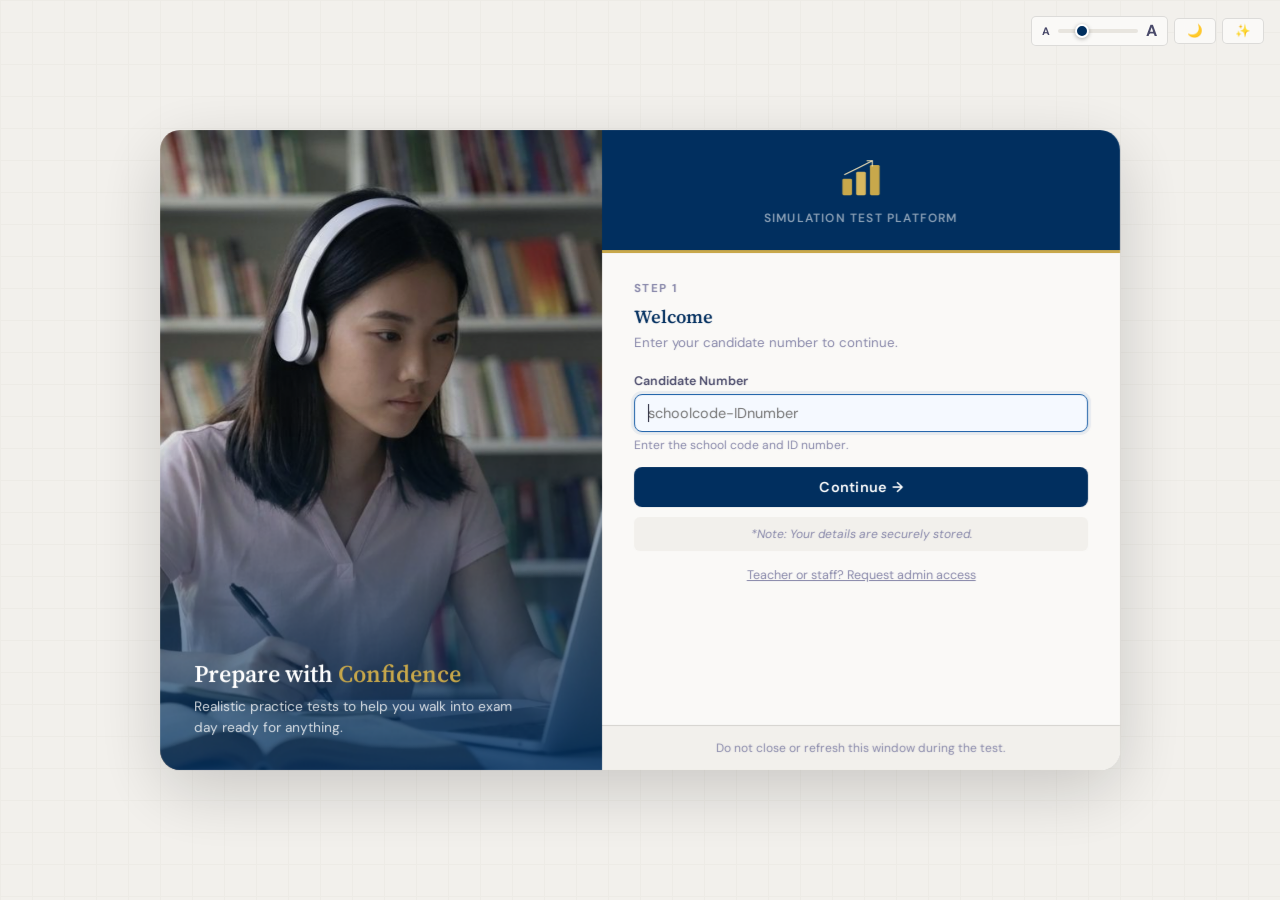
==== commit 99d25852: "Update admin.html" ====
--- a/admin.html
+++ b/admin.html
@@ -446,7 +446,7 @@
     <!-- SCORES PANEL -->
     <div id="p-scores" class="panel">
       <div class="panel-title">Test Scores</div>
-      <div class="panel-desc">Live scores of all submitted tests from Google Sheets.</div>
+      <div class="panel-desc">Live scores of all submitted tests. Owners can delete score history here (permanent — see the 🗑️ buttons).</div>
       <div class="card">
         <div style="display:flex;align-items:center;justify-content:space-between;margin-bottom:14px;flex-wrap:wrap;gap:10px">
           <div class="card-title" style="margin:0">Scores List</div>
@@ -454,6 +454,7 @@
             <span class="sheets-status" id="scores-status"></span>
             <button class="refresh-btn" onclick="loadScores()">🔄 Refresh</button>
             <button class="btn btn-gold" onclick="exportScoresPDF()" style="padding:6px 14px;font-size:0.8rem">📄 Export PDF</button>
+            <button class="btn btn-red" data-owner-only onclick="openClearHistory('')" style="padding:6px 14px;font-size:0.8rem">🗑️ Delete history…</button>
           </div>
         </div>
         <div style="display:flex;align-items:center;gap:8px;margin-bottom:14px">
@@ -466,7 +467,7 @@
           <span id="scores-count-label" style="font-size:0.78rem;color:var(--ink3);white-space:nowrap"></span>
         </div>
         <div id="scores-table-wrap">
-          <div class="tbl-empty">Click Refresh to load scores from Google Sheets.</div>
+          <div class="tbl-empty">Click Refresh to load scores.</div>
         </div>
       </div>
     </div>
@@ -1052,7 +1053,8 @@
       : status === 'Rejected'
       ? `<button class="btn btn-green" style="padding:3px 8px;font-size:0.75rem" data-id="${escH(r[0])}" onclick="approveCand(this.dataset.id)">✓ Approve</button>`
       : `<button class="btn btn-ghost" style="padding:3px 8px;font-size:0.75rem" data-id="${escH(r[0])}" onclick="rejectCand(this.dataset.id)">✕ Revoke</button>`;
-    const actionsAll = actions + ` <button class="btn btn-red" style="padding:3px 8px;font-size:0.75rem;margin-left:4px" data-id="${escH(r[0])}" data-name="${escH(r[1])}" onclick="deleteCand(this.dataset.id,this.dataset.name)">🗑️ Delete</button>`;
+    const actionsAll = actions + ` <button class="btn btn-red" style="padding:3px 8px;font-size:0.75rem;margin-left:4px" data-id="${escH(r[0])}" data-name="${escH(r[1])}" onclick="deleteCand(this.dataset.id,this.dataset.name)">🗑️ Delete</button>`
+      + (isOwner() ? ` <button class="btn btn-ghost" style="padding:3px 8px;font-size:0.75rem;margin-left:4px" title="Delete this candidate's test score history" data-id="${escH(r[0])}" onclick="openClearHistory(this.dataset.id)">🧹 Scores</button>` : '');
     html += `<tr>
       <td><b>${hl(r[0])}</b></td>
       <td>${hl(r[1])}</td>
@@ -1136,7 +1138,7 @@
 function filterScores() {
   const q = document.getElementById('scores-search').value.trim().toLowerCase();
   const filtered = q
-    ? _scoreRows.filter(r => String(r[1]||'').toLowerCase().includes(q) || String(r[2]||'').toLowerCase().includes(q))
+    ? _scoreRows.filter(r => String(r[2]||'').toLowerCase().includes(q) || String(r[3]||'').toLowerCase().includes(q))
     : _scoreRows;
   renderScoresTable(filtered, q);
 }
@@ -1166,8 +1168,10 @@
       <th>Date</th><th>Candidate ID</th><th>Full Name</th>
       <th>L Score</th><th>L Band</th>
       <th>R Score</th><th>R Band</th>
-      <th>Writing</th><th>Speaking</th><th>Overall</th><th>Answers</th>
+      <th>Writing</th><th>Speaking</th><th>Overall</th><th>Answers</th>${isOwner() ? '<th>Delete</th>' : ''}
     </tr></thead><tbody>`;
+  const delCell = r => isOwner()
+    ? `<td><button class="btn btn-red" style="padding:3px 8px;font-size:0.72rem" title="Delete this attempt permanently" data-id="${escH(r[0])}" onclick="deleteScoreRow(this.dataset.id)">🗑️</button></td>` : '';
   rows.forEach(r => {
     // [1]=Timestamp [2]=CandidateID [3]=FullName
     // [6]=LScore [7]=LBand [8]=RScore [9]=RBand
@@ -1186,7 +1190,7 @@
         <td><span class="band-badge">${escH(String(r[26]||'—'))}</span></td>
         <td colspan="2" style="text-align:center;color:var(--ink3);font-size:0.78rem">— (TOEIC has no Writing/Speaking) —</td>
         <td><span class="band-badge band-high">${escH(String(r[27]||'—'))} / 990</span></td>
-        <td><button class="btn btn-ghost" style="padding:3px 8px;font-size:0.72rem" data-id="${escH(r[0])}" onclick="viewCandidateAnswers(this.dataset.id)">👁 Answers</button></td>
+        <td><button class="btn btn-ghost" style="padding:3px 8px;font-size:0.72rem" data-id="${escH(r[0])}" onclick="viewCandidateAnswers(this.dataset.id)">👁 Answers</button></td>${delCell(r)}
       </tr>`;
       return;
     }
@@ -1205,7 +1209,7 @@
       <td><span class="band-badge">${escH(String(r[12]||'—'))}</span></td>
       <td><span class="band-badge">${escH(String(r[13]||'—'))}</span></td>
       <td><span class="band-badge ${bandClass(overall)}">${overall||'—'}</span></td>
-      <td><button class="btn btn-ghost" style="padding:3px 8px;font-size:0.72rem" data-id="${escH(r[0])}" onclick="viewCandidateAnswers(this.dataset.id)">👁 Answers</button></td>
+      <td><button class="btn btn-ghost" style="padding:3px 8px;font-size:0.72rem" data-id="${escH(r[0])}" onclick="viewCandidateAnswers(this.dataset.id)">👁 Answers</button></td>${delCell(r)}
     </tr>`;
   });
   html += '</tbody></table></div>';
@@ -3064,6 +3068,86 @@
     keyMsg + `<div style="overflow-x:auto">${compareTable(lAnswers, listeningKey, 'Listening')}${compareTable(rAnswers, readingKey, 'Reading')}</div>`);
 }
 
+
+// ═══════════════════════════════════════
+// DELETE SCORE HISTORY (owner only, permanent — the server also writes every deletion to its audit log)
+// ═══════════════════════════════════════
+async function deleteScoreRow(submissionID) {
+  const r = _scoreRows.find(x => x[0] === submissionID);
+  if (!r) { toast('❌ Submission not found — refresh the list.'); return; }
+  if (!confirm(`Delete this score PERMANENTLY?\n\nCandidate: ${r[3] || ''} (${r[2] || ''})\nTest: ${r[5] || r[4] || '—'}\nSubmitted: ${formatDate(r[1])}\n\nThis cannot be undone.`)) return;
+  try {
+    const d = await callSheets({ action: 'deleteScore', submissionID });
+    if (d.success) {
+      _scoreRows = _scoreRows.filter(x => x[0] !== submissionID);
+      const st = document.getElementById('scores-status'); if (st) st.textContent = `✅ ${_scoreRows.length} submissions`;
+      filterScores();
+      toast('🗑️ Score deleted.');
+    } else alert(d.message || 'Could not delete.');
+  } catch (e) { alert('Error: ' + e.message); }
+}
+
+// Dialog: pick a candidate (and optionally one test), see exactly what will go, type DELETE to confirm.
+async function openClearHistory(candidateID) {
+  if (!_scoreRows.length) { try { await loadScores(); } catch (e) {} }
+  const old = document.getElementById('clear-history-modal'); if (old) old.remove();
+  const ids = [...new Set(_scoreRows.map(r => r[2]).filter(Boolean))].sort();
+  const ov = document.createElement('div');
+  ov.id = 'clear-history-modal';
+  ov.style.cssText = 'position:fixed;inset:0;background:rgba(0,0,0,.55);z-index:99999;display:flex;align-items:center;justify-content:center;padding:20px';
+  ov.innerHTML = `<div style="background:var(--paper,#fff);color:var(--ink,#111);border-radius:12px;padding:22px 24px;max-width:520px;width:100%;max-height:88vh;overflow-y:auto;box-shadow:0 20px 60px rgba(0,0,0,.35)">
+    <h3 style="margin:0 0 4px;font-size:1.05rem">🗑️ Delete score history</h3>
+    <p style="margin:0 0 14px;font-size:.82rem;color:var(--ink2)">Permanently removes test results. The candidate's account is not touched. <b>Tip:</b> use “Export PDF” on the Scores page first if you may need a copy.</p>
+    <div class="field"><label>Candidate ID</label>
+      <input type="text" id="ch-cid" list="ch-cid-list" placeholder="e.g. CWA-01234" autocomplete="off" style="text-transform:uppercase">
+      <datalist id="ch-cid-list">${ids.map(i => `<option value="${escH(i)}">`).join('')}</datalist></div>
+    <div class="field"><label>Which results?</label><select id="ch-set"><option value="">All of this candidate's tests</option></select></div>
+    <div id="ch-preview" style="font-size:.82rem;line-height:1.6;border:1px solid var(--paper3);border-radius:8px;padding:10px 12px;margin-bottom:12px;background:var(--paper2)"></div>
+    <div class="field"><label>Type <b>DELETE</b> to confirm</label><input type="text" id="ch-confirm" autocomplete="off" placeholder="DELETE"></div>
+    <div id="ch-msg" style="min-height:18px;font-size:.82rem;color:var(--red);margin-bottom:8px"></div>
+    <div style="display:flex;gap:8px;justify-content:flex-end">
+      <button class="btn btn-ghost" id="ch-cancel">Cancel</button>
+      <button class="btn btn-red" id="ch-go" disabled>🗑️ Delete permanently</button></div></div>`;
+  document.body.appendChild(ov);
+  const $ = id => ov.querySelector('#' + id);
+  const matching = () => {
+    const cid = $('ch-cid').value.trim().toUpperCase(), sid = $('ch-set').value;
+    return _scoreRows.filter(r => String(r[2]).toUpperCase() === cid && (!sid || r[4] === sid));
+  };
+  const refresh = (rebuildSets) => {
+    const cid = $('ch-cid').value.trim().toUpperCase();
+    if (rebuildSets) {
+      const sets = new Map(); _scoreRows.filter(r => String(r[2]).toUpperCase() === cid).forEach(r => sets.set(r[4], r[5] || r[4]));
+      const keep = $('ch-set').value;
+      $('ch-set').innerHTML = '<option value="">All of this candidate\'s tests</option>' + [...sets].map(([id, n]) => `<option value="${escH(id)}">${escH(n)}</option>`).join('');
+      if (sets.has(keep)) $('ch-set').value = keep;
+    }
+    const rows = matching();
+    $('ch-preview').innerHTML = !cid ? 'Enter a candidate ID.'
+      : !rows.length ? `No score history found for <b>${escH(cid)}</b>${$('ch-set').value ? ' in that test' : ''}.`
+      : `<b>${rows.length}</b> submission${rows.length === 1 ? '' : 's'} for <b>${escH(rows[0][3] || cid)}</b> will be deleted:<br>` +
+        rows.slice(0, 8).map(r => `• ${escH(r[5] || r[4] || 'Test')} — ${escH(formatDate(r[1]))}`).join('<br>') + (rows.length > 8 ? `<br>…and ${rows.length - 8} more` : '');
+    $('ch-go').disabled = !(rows.length && $('ch-confirm').value.trim() === 'DELETE');
+  };
+  $('ch-cid').value = (candidateID || '').toUpperCase();
+  $('ch-cid').oninput = () => refresh(true); $('ch-set').onchange = () => refresh(false); $('ch-confirm').oninput = () => refresh(false);
+  $('ch-cancel').onclick = () => ov.remove();
+  $('ch-go').onclick = async () => {
+    const cid = $('ch-cid').value.trim().toUpperCase(), sid = $('ch-set').value;
+    $('ch-go').disabled = true; $('ch-go').textContent = 'Deleting…'; $('ch-msg').textContent = '';
+    try {
+      const d = await callSheets({ action: 'deleteCandidateScores', candidateID: cid, testSetID: sid || undefined });
+      if (d.success) {
+        ov.remove();
+        toast('🗑️ ' + (d.message || 'Deleted.'));
+        try { await loadScores(); } catch (e) {}
+      } else { $('ch-msg').textContent = d.message || 'Could not delete.'; $('ch-go').textContent = '🗑️ Delete permanently'; refresh(false); }
+    } catch (e) { $('ch-msg').textContent = e.message; $('ch-go').textContent = '🗑️ Delete permanently'; refresh(false); }
+  };
+  refresh(true);
+  (candidateID ? $('ch-confirm') : $('ch-cid')).focus();
+}
+
 </script>
 </body>
 </html>
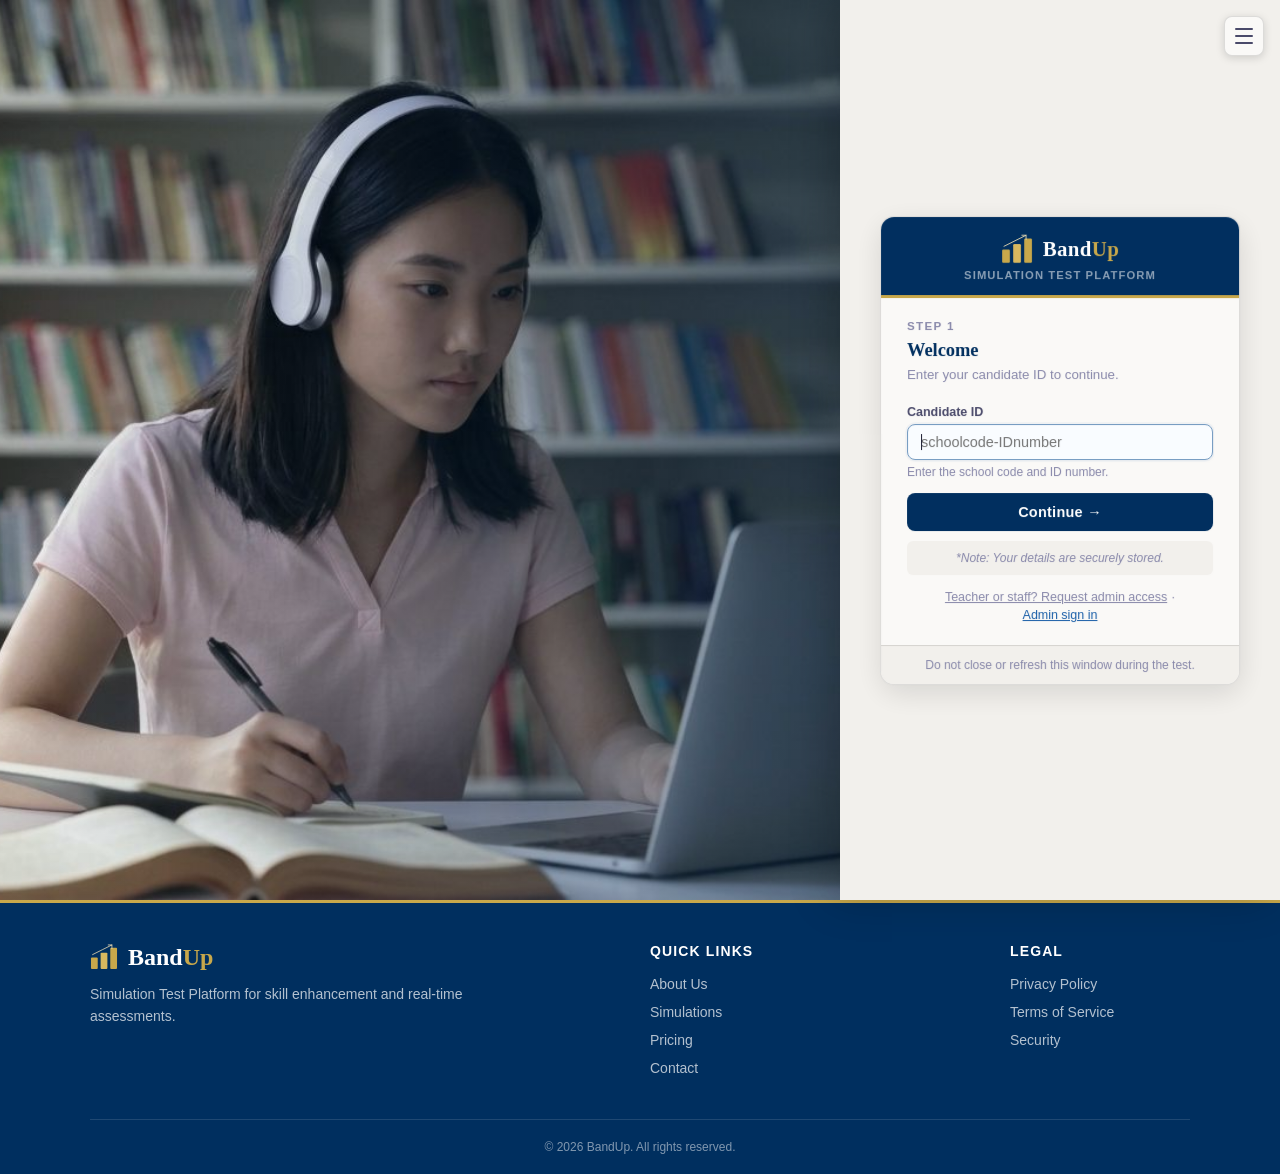
==== commit 2fe86c28: "Add files via upload" ====
--- a/admin.html
+++ b/admin.html
@@ -1,3153 +1,660 @@
-<!DOCTYPE html>
-<html lang="en">
-<head>
-<meta charset="UTF-8">
-<meta name="viewport" content="width=device-width, initial-scale=1.0">
-<title>Admin Panel — BandUp</title>
-<link rel="preconnect" href="https://fonts.googleapis.com">
-<link href="https://fonts.googleapis.com/css2?family=Source+Serif+4:wght@400;600&family=DM+Sans:wght@400;500;600&display=swap" rel="stylesheet">
-<style>
-  *{box-sizing:border-box;margin:0;padding:0}
-  :root{
-    --ink:#1a1a2e;--ink2:#4a4a6a;--ink3:#8888aa;
-    --paper:#faf9f7;--paper2:#f2f0ec;--paper3:#e8e5df;
-    --blue:#002f5f;--blue2:#1a5fa8;--gold:#c8a84b;
-    --green:#2e7d4f;--red:#c0392b;--border:rgba(0,0,0,0.1);
-  }
-  body{font-family:'DM Sans',sans-serif;background:var(--paper2);color:var(--ink);height:100vh;overflow:hidden;display:flex;flex-direction:column}
-
-  /* HEADER */
-  .hdr{background:var(--blue);color:#fff;height:56px;display:flex;align-items:center;justify-content:space-between;padding:0 24px;flex-shrink:0;border-bottom:3px solid var(--gold);position:relative}
-  .hdr-burger{display:none;background:transparent;border:none;color:#fff;font-size:1.4rem;cursor:pointer;padding:4px 8px;line-height:1}
-  @media(max-width:640px){
-    .hdr-burger{display:block}
-    .hdr-right{display:none;position:absolute;top:56px;left:0;right:0;flex-direction:column;align-items:stretch;gap:10px;background:var(--blue);padding:14px 20px;box-shadow:0 8px 20px rgba(0,0,0,0.25);z-index:80}
-    .hdr-right.open{display:flex}
-    .hdr-right .btn-hdr{width:100%}
-  }
-  .hdr-logo{font-family:'Source Serif 4',serif;font-size:1.1rem;font-weight:600}
-  .hdr-logo span{color:var(--gold)}
-  .admin-badge{background:rgba(200,168,75,0.2);border:1px solid var(--gold);color:var(--gold);border-radius:4px;padding:3px 10px;font-size:0.75rem;font-weight:700;letter-spacing:0.08em}
-  .hdr-right{display:flex;gap:10px;align-items:center}
-  .btn-hdr{padding:6px 16px;border-radius:6px;font-size:0.8rem;font-weight:600;cursor:pointer;font-family:'DM Sans',sans-serif;border:none;transition:all 0.15s}
-  .btn-save-all{background:var(--green);color:#fff}
-  .btn-save-all:hover{opacity:0.9}
-  .btn-load{background:rgba(255,255,255,0.15);color:#fff;border:1px solid rgba(255,255,255,0.3)}
-  .btn-load:hover{background:rgba(255,255,255,0.25)}
-  .btn-logout{background:var(--red);color:#fff}
-  .btn-logout:hover{opacity:0.9}
-
-  /* LAYOUT */
-  .main{display:flex;flex:1;overflow:hidden}
-  .sidebar{width:220px;background:var(--blue);display:flex;flex-direction:column;flex-shrink:0;overflow-y:auto}
-  .sb-section{padding:16px 12px 8px;font-size:0.65rem;font-weight:700;letter-spacing:0.15em;text-transform:uppercase;color:rgba(255,255,255,0.35)}
-  .sb-btn{display:flex;align-items:center;gap:10px;padding:10px 16px;border:none;background:transparent;color:rgba(255,255,255,0.65);font-family:'DM Sans',sans-serif;font-size:0.85rem;font-weight:500;cursor:pointer;width:100%;text-align:left;transition:all 0.15s;border-left:3px solid transparent}
-  .sb-btn:hover{background:rgba(255,255,255,0.08);color:#fff}
-  .sb-btn.active{background:rgba(255,255,255,0.12);color:#fff;border-left-color:var(--gold)}
-  .sb-icon{font-size:1rem;width:20px;text-align:center}
-
-  /* CONTENT */
-  .content{flex:1;overflow-y:auto;padding:28px}
-  .content::-webkit-scrollbar{width:4px}
-  .content::-webkit-scrollbar-thumb{background:var(--paper3);border-radius:2px}
-  .panel{display:none}
-  .panel.active{display:block}
-
-  .panel-title{font-family:'Source Serif 4',serif;font-size:1.3rem;font-weight:600;color:var(--blue);margin-bottom:4px}
-  .panel-desc{font-size:0.83rem;color:var(--ink3);margin-bottom:24px}
-
-  /* CARDS */
-  .card{background:var(--paper);border:1px solid var(--border);border-radius:12px;padding:22px;margin-bottom:20px}
-  .card-title{font-size:0.8rem;font-weight:700;letter-spacing:0.08em;text-transform:uppercase;color:var(--blue);margin-bottom:16px;padding-bottom:10px;border-bottom:1px solid var(--paper3)}
-
-  /* FORM FIELDS */
-  .field{margin-bottom:14px}
-  .field label{display:block;font-size:0.78rem;font-weight:600;color:var(--ink2);margin-bottom:5px}
-  .field input[type=text],.field textarea,.field select{width:100%;padding:8px 12px;border:1px solid var(--paper3);border-radius:7px;font-family:'DM Sans',sans-serif;font-size:0.88rem;color:var(--ink);background:#fff;transition:all 0.15s;resize:vertical}
-  .field input[type=text]:focus,.field textarea:focus,.field select:focus{outline:none;border-color:var(--blue2);background:#f5f9ff}
-  .field textarea{min-height:100px;line-height:1.6}
-  .field input[type=file]{font-size:0.83rem;color:var(--ink2)}
-
-  /* Q CARDS (new modal-based system) */
-  .q-num-badge{width:26px;height:26px;border-radius:50%;background:var(--blue);color:#fff;font-size:0.75rem;font-weight:700;display:flex;align-items:center;justify-content:center;flex-shrink:0}
-  .q-card{background:#fff;border:1px solid var(--border);border-radius:10px;padding:14px;margin-bottom:10px;position:relative}
-  .q-card-header{display:flex;align-items:center;gap:8px;margin-bottom:8px;flex-wrap:wrap}
-  .q-type-badge{background:#e8f0ff;color:var(--blue);border:1px solid #c0d0f0;border-radius:5px;padding:2px 9px;font-size:0.7rem;font-weight:700;letter-spacing:0.05em;text-transform:uppercase}
-  .q-card-text{font-size:0.86rem;color:var(--ink);margin-bottom:6px;line-height:1.5}
-  .q-card-ans{display:inline-block;background:#f5fbf7;border:1px solid #a8dbb8;color:var(--green);border-radius:5px;padding:2px 10px;font-size:0.78rem;font-weight:600;margin-top:4px}
-  .q-card-actions{display:flex;gap:6px;justify-content:flex-end;margin-top:8px}
-  .q-card-opt{font-size:0.82rem;color:var(--ink2);margin:2px 0;display:flex;align-items:center;gap:6px}
-  .q-card-opt::before{content:'';width:10px;height:10px;border:1.5px solid #888;border-radius:50%;display:inline-block;flex-shrink:0}
-  .q-card-empty{text-align:center;padding:36px 16px;color:var(--ink3);font-size:0.85rem;border:2px dashed var(--paper3);border-radius:10px;margin-bottom:10px}
-  .q-card-empty span{display:block;font-size:1.6rem;margin-bottom:8px}
-  .btn-add-q-modal{display:flex;align-items:center;gap:7px;padding:8px 18px;border:1px dashed var(--blue2);border-radius:8px;font-size:0.83rem;font-weight:600;color:var(--blue2);background:transparent;cursor:pointer;font-family:'DM Sans',sans-serif;margin-bottom:14px;transition:all 0.15s}
-  .btn-add-q-modal:hover{background:#f0f5ff}
-  .match-preview-box{border:1px solid #ccc;border-radius:7px;padding:8px 12px;background:#fafafa;margin-bottom:6px;font-size:0.82rem}
-  .match-preview-grid{display:grid;grid-template-columns:1fr 1fr;gap:3px 14px;font-size:0.8rem}
-  .match-item-line{display:flex;align-items:center;gap:8px;font-size:0.82rem;margin:2px 0}
-  .match-item-blank{border-bottom:1px solid #555;min-width:30px;text-align:center;font-weight:700;font-size:0.8rem;color:var(--green);display:inline-block}
-
-  /* MODAL */
-  .qm-overlay{position:fixed;inset:0;background:rgba(0,0,0,0.45);display:none;justify-content:center;align-items:center;z-index:200}
-  .qm-overlay.open{display:flex}
-  .qm-box{background:#fff;width:580px;max-width:96vw;max-height:92vh;overflow-y:auto;border-radius:16px;border:2px solid #333;padding:26px;position:relative}
-  .qm-box::-webkit-scrollbar{width:4px}
-  .qm-box::-webkit-scrollbar-thumb{background:var(--paper3);border-radius:2px}
-  .qm-close{position:absolute;top:14px;right:18px;font-size:22px;cursor:pointer;font-weight:bold;background:none;border:none;color:var(--ink2);line-height:1}
-  .qm-title{font-family:'Source Serif 4',serif;font-size:1.05rem;font-weight:600;color:var(--blue);margin-bottom:18px}
-  .qm-field{margin-bottom:12px}
-  .qm-field label{display:block;font-size:0.77rem;font-weight:600;color:var(--ink2);margin-bottom:4px}
-  .qm-field input[type=text],.qm-field input[type=number],.qm-field select,.qm-field textarea{width:100%;padding:8px 11px;border:1px solid var(--paper3);border-radius:7px;font-family:'DM Sans',sans-serif;font-size:0.87rem;color:var(--ink);background:#fff;box-sizing:border-box}
-  .qm-field input:focus,.qm-field select:focus,.qm-field textarea:focus{outline:none;border-color:var(--blue2)}
-  .qm-field textarea{min-height:52px;resize:vertical;line-height:1.5}
-  .qm-divider{border:none;border-top:1px solid var(--paper3);margin:14px 0}
-  .qm-section-label{font-size:0.7rem;font-weight:700;letter-spacing:0.1em;text-transform:uppercase;color:var(--ink3);margin:10px 0 6px}
-  .qm-opt-row{display:flex;align-items:center;gap:7px;margin-bottom:7px}
-  .qm-opt-ltr{font-weight:700;color:var(--blue);font-size:0.78rem;width:16px;flex-shrink:0}
-  .qm-opt-row input[type=text]{flex:1;padding:6px 9px;border:1px solid var(--paper3);border-radius:6px;font-family:'DM Sans',sans-serif;font-size:0.84rem}
-  .qm-opt-row input[type=text]:focus{outline:none;border-color:var(--blue2)}
-  .qm-opt-row input[type=checkbox],.qm-opt-row input[type=radio]{width:15px;height:15px;accent-color:var(--green);cursor:pointer;flex-shrink:0}
-  .qm-del-opt{background:none;border:none;color:var(--ink3);cursor:pointer;font-size:0.9rem;padding:0;line-height:1;flex-shrink:0}
-  .qm-del-opt:hover{color:var(--red)}
-  .qm-add-opt{display:inline-flex;align-items:center;gap:5px;padding:5px 12px;border:1px dashed var(--blue2);border-radius:6px;font-size:0.78rem;font-weight:600;color:var(--blue2);background:transparent;cursor:pointer;font-family:'DM Sans',sans-serif;margin-top:4px}
-  .qm-add-opt:hover{background:#f0f5ff}
-  .qm-range-row{display:flex;align-items:center;gap:7px;font-size:0.82rem;color:var(--ink2);flex-wrap:wrap}
-  .qm-range-row input{width:55px!important;text-align:center;padding:5px 7px!important}
-  .qm-ans-field{background:#f5fbf7;border-color:#a8dbb8!important;color:var(--green)!important;font-weight:600}
-  .qm-match-choice-row{display:flex;align-items:center;gap:7px;margin-bottom:6px}
-  .qm-match-ltr{font-weight:700;color:var(--blue);width:16px;font-size:0.78rem;flex-shrink:0}
-  .qm-match-item-row{display:flex;align-items:center;gap:7px;margin-bottom:7px}
-  .qm-match-num{font-size:0.78rem;font-weight:700;color:var(--blue);width:20px;flex-shrink:0}
-  .qm-match-item-row .item-lbl{flex:1;padding:6px 9px;border:1px solid var(--paper3);border-radius:6px;font-family:'DM Sans',sans-serif;font-size:0.84rem}
-  .qm-match-item-row .item-ans{width:55px;padding:6px 7px;border:1px solid var(--paper3);border-radius:6px;font-size:0.84rem;text-align:center;font-weight:700;color:var(--green)}
-  .qm-save-btn{width:100%;background:var(--green);color:#fff;border:none;padding:12px;border-radius:8px;font-weight:700;cursor:pointer;margin-top:16px;font-size:0.9rem;font-family:'DM Sans',sans-serif}
-  .qm-save-btn:hover{opacity:0.9}
-  .ct2-pick-row{display:flex;align-items:center;gap:7px;margin-bottom:8px;font-size:0.82rem;color:var(--ink2)}
-  .ct2-pick-row input{width:50px!important;text-align:center;padding:4px 7px!important}
-  .fc-blank-row{display:flex;align-items:center;gap:8px;margin-bottom:8px}
-  .fc-blank-qnum{font-weight:700;color:var(--blue);font-size:0.8rem;width:32px;flex-shrink:0}
-  .fc-blank-row input{flex:1;padding:6px 9px;border:1px solid var(--paper3);border-radius:6px;font-family:'DM Sans',sans-serif;font-size:0.84rem}
-  .fc-blank-row .fc-ans{width:140px!important;flex:none;color:var(--green);font-weight:600;background:#f5fbf7;border-color:#a8dbb8!important}
-
-  /* FC VISUAL LINE BUILDER */
-  .fc-line-wrap{background:#fff;border:1px solid var(--border);border-radius:8px;padding:10px 12px;margin-bottom:8px}
-  .fc-line-wrap:hover{border-color:var(--blue2)}
-  .fc-line-type-badge{font-size:0.65rem;font-weight:700;letter-spacing:0.1em;text-transform:uppercase;margin-bottom:6px}
-  .fc-line-editor{display:flex;align-items:center;gap:5px;flex-wrap:wrap;min-height:32px}
-  .fc-seg{display:inline-flex;align-items:center;gap:3px;padding:3px 8px;border-radius:5px;font-size:0.84rem}
-  .fc-seg-text{background:var(--paper2);border:1px solid var(--paper3);color:var(--ink);cursor:pointer}
-  .fc-seg-text:hover{border-color:var(--blue2)}
-  .fc-seg-blank{background:#e8f0ff;border:1px solid #b0c4f0;color:var(--blue);font-weight:700;font-size:0.82rem}
-  .fc-seg-del{background:none;border:none;color:var(--ink3);cursor:pointer;font-size:0.85rem;padding:0;line-height:1}
-  .fc-seg-del:hover{color:var(--red)}
-  .fc-add-text-btn{padding:3px 8px;border:1px dashed var(--blue2);border-radius:5px;font-size:0.78rem;color:var(--blue2);background:transparent;cursor:pointer;font-family:'DM Sans',sans-serif}
-  .fc-add-blank-btn{padding:3px 8px;border:1px dashed var(--green);border-radius:5px;font-size:0.78rem;color:var(--green);background:transparent;cursor:pointer;font-family:'DM Sans',sans-serif;font-weight:600}
-  .fc-line-footer{display:flex;gap:4px;margin-top:6px}
-  .fc-line-move{padding:2px 6px;border:1px solid var(--border);border-radius:4px;background:var(--paper);cursor:pointer;font-size:0.75rem}
-  .fc-line-del{padding:2px 6px;border:1px solid #f5b8b8;border-radius:4px;background:#fff5f5;cursor:pointer;font-size:0.75rem;color:var(--red)}
-  .section-tabs{display:flex;gap:6px;margin-bottom:16px;flex-wrap:wrap}
-  .sec-tab{padding:6px 14px;border:1px solid var(--border);border-radius:6px;font-size:0.8rem;font-weight:600;cursor:pointer;background:var(--paper);color:var(--ink2);transition:all 0.15s}
-  .sec-tab.active{background:var(--blue);color:#fff;border-color:var(--blue)}
-
-  /* BUTTONS */
-  .btn{padding:8px 18px;border-radius:7px;font-size:0.83rem;font-weight:600;cursor:pointer;font-family:'DM Sans',sans-serif;border:none;transition:all 0.15s}
-  .btn-blue{background:var(--blue);color:#fff} .btn-blue:hover{background:var(--blue2)}
-  .btn-green{background:var(--green);color:#fff} .btn-green:hover{opacity:0.9}
-  .btn-red{background:var(--red);color:#fff} .btn-red:hover{opacity:0.9}
-  .btn-ghost{background:transparent;border:1px solid var(--border);color:var(--ink2)} .btn-ghost:hover{background:var(--paper2)}
-  .btn-gold{background:var(--gold);color:#fff} .btn-gold:hover{opacity:0.9}
-  .btn-row{display:flex;gap:8px;flex-wrap:wrap;margin-top:12px}
-
-  /* PASSAGE EDITOR */
-  .passage-textarea{width:100%;min-height:300px;padding:14px;border:1px solid var(--paper3);border-radius:8px;font-family:'Source Serif 4',serif;font-size:0.93rem;line-height:1.8;color:var(--ink);background:#fff;resize:vertical}
-  .passage-textarea:focus{outline:none;border-color:var(--blue2)}
-
-  /* AUDIO */
-  .audio-slot{background:var(--paper2);border:2px dashed var(--paper3);border-radius:8px;padding:20px;text-align:center;margin-bottom:10px}
-  .audio-slot.loaded{border-color:var(--green);background:#f5fbf7}
-  .audio-slot p{font-size:0.83rem;color:var(--ink3);margin-bottom:8px}
-  .audio-slot audio{width:100%;margin-top:8px}
-
-  /* CHECKER */
-  .checker-result{padding:12px 16px;border-radius:8px;margin-bottom:10px;font-size:0.85rem}
-  .checker-correct{background:#f0faf4;border:1px solid #a8dbb8;color:var(--green)}
-  .checker-wrong{background:#fff5f5;border:1px solid #f5b8b8;color:var(--red)}
-  .checker-score{font-family:'Source Serif 4',serif;font-size:2rem;font-weight:600;color:var(--blue);text-align:center;padding:20px 0}
-  .checker-band{font-size:0.9rem;color:var(--ink2);text-align:center;margin-top:-10px;margin-bottom:20px}
-
-  /* TOAST */
-  .toast{position:fixed;bottom:24px;right:24px;background:var(--ink);color:#fff;padding:12px 20px;border-radius:8px;font-size:0.85rem;font-weight:600;z-index:9999;opacity:0;transform:translateY(10px);transition:all 0.3s;pointer-events:none}
-  .toast.show{opacity:1;transform:translateY(0)}
-
-  /* SHEETS TABLE */
-  .sheets-table{width:100%;border-collapse:collapse;font-size:0.83rem}
-  .sheets-table th{background:var(--blue);color:#fff;padding:9px 12px;text-align:left;font-weight:600;font-size:0.75rem;letter-spacing:0.05em;white-space:nowrap}
-  .sheets-table td{padding:9px 12px;border-bottom:1px solid var(--paper3);color:var(--ink2);vertical-align:middle}
-  .sheets-table tr:hover td{background:var(--paper2)}
-  .sheets-table tr:last-child td{border-bottom:none}
-  .band-badge{display:inline-block;padding:2px 8px;border-radius:4px;font-weight:700;font-size:0.78rem;background:var(--paper2);color:var(--blue)}
-  .band-high{background:#e8f5e9;color:#2e7d4f}
-  .band-mid{background:#fff9e6;color:#7a5f1a}
-  .band-low{background:#fff0f0;color:#c0392b}
-  .tbl-empty{text-align:center;padding:40px;color:var(--ink3);font-size:0.88rem}
-  .refresh-btn{padding:6px 14px;border:1px solid var(--border);border-radius:6px;font-size:0.8rem;font-weight:600;color:var(--ink2);background:var(--paper);cursor:pointer;font-family:'DM Sans',sans-serif;display:inline-flex;align-items:center;gap:6px}
-  .refresh-btn:hover{background:var(--paper2)}
-  .sheets-status{font-size:0.8rem;color:var(--ink3);margin-left:10px}
-  .sheets-status.ok{color:var(--green)}
-  .sheets-status.err{color:var(--red)}
-  .delete-btn{padding:3px 8px;border:1px solid #f5b8b8;border-radius:4px;font-size:0.75rem;font-weight:600;color:var(--red);background:#fff5f5;cursor:pointer;font-family:'DM Sans',sans-serif}
-  .delete-btn:hover{background:#ffe0e0}
-
-  .hidden{display:none!important}
-  .row2{display:grid;grid-template-columns:1fr 1fr;gap:12px}
-
-  /* LIVE MONITOR */
-  .online-dot{width:9px;height:9px;border-radius:50%;display:inline-block;flex-shrink:0}
-  .dot-online{background:#2e7d4f}
-  .dot-recent{background:#c8a84b}
-  .dot-offline{background:#8888aa}
-  .monitor-row{cursor:pointer}
-  .monitor-row:hover td{background:rgba(0,47,95,0.04)!important}
-  .prog-bar-wrap{background:var(--paper3);border-radius:4px;height:16px;overflow:hidden;flex:1}
-  .prog-bar-fill{height:100%;border-radius:4px;transition:width 0.5s ease;display:flex;align-items:center;padding-left:6px;font-size:0.65rem;font-weight:700;color:#fff;min-width:0}
-  .prog-row{display:flex;align-items:center;gap:8px;margin-bottom:6px;font-size:0.78rem}
-  .prog-label{width:70px;flex-shrink:0;font-weight:600;color:var(--ink2)}
-
-  /* FORM COMPLETION (answer-row, used by HTML-template FC question type) */
-  .fc-answer-row{display:flex;align-items:center;gap:8px}
-  .fc-answer-row label{font-size:0.78rem;font-weight:700;color:var(--blue);width:28px;flex-shrink:0}
-  .fc-answer-row input{flex:1;padding:5px 10px;border:1px solid var(--paper3);border-radius:5px;font-family:'DM Sans',sans-serif;font-size:0.83rem;color:var(--green);font-weight:600}
-  .fc-answer-row input:focus{outline:none;border-color:var(--green)}
-
-  /* CHOOSE LETTERS */
-  .cl-settings{margin-bottom:10px;display:flex;align-items:center;gap:10px;flex-wrap:wrap}
-  .cl-settings label{font-size:0.78rem;font-weight:600;color:var(--ink2)}
-  .cl-settings input[type=number]{width:60px;padding:4px 8px;border:1px solid var(--paper3);border-radius:5px;font-family:'DM Sans',sans-serif;font-size:0.83rem}
-  .cl-options-wrap{display:flex;flex-wrap:wrap;gap:6px;margin-top:8px;padding:10px;background:var(--paper2);border-radius:7px}
-  .cl-opt-row{display:flex;align-items:center;gap:6px}
-  .cl-opt-letter{font-size:0.75rem;font-weight:700;color:var(--blue);width:18px;flex-shrink:0}
-  .cl-opt-input{width:140px;padding:4px 8px;border:1px solid var(--paper3);border-radius:5px;font-family:'DM Sans',sans-serif;font-size:0.82rem}
-  .cl-opt-input:focus{outline:none;border-color:var(--blue2)}
-  .cl-correct-chk{accent-color:var(--green);cursor:pointer}
-  .cl-answer-row{display:flex;align-items:center;gap:6px;margin-top:8px}
-  .cl-answer-row label{font-size:0.78rem;font-weight:600;color:var(--ink2)}
-  .cl-answer-row input{padding:5px 10px;border:1px solid var(--paper3);border-radius:5px;font-family:'DM Sans',sans-serif;font-size:0.83rem;color:var(--green);font-weight:600;width:120px}
-
-  /* AUDIO SLOT */
-  .audio-slot{background:var(--paper2);border:2px dashed var(--paper3);border-radius:8px;padding:16px;text-align:center;margin-bottom:10px}
-  .audio-slot.loaded{border-color:var(--green);background:#f5fbf7}
-  .audio-slot p{font-size:0.83rem;color:var(--ink3);margin-bottom:8px}
-  .audio-slot audio{width:100%;margin-top:8px}
-
-  .extra-qs-section{margin-top:14px;border-top:1px dashed var(--paper3);padding-top:14px}
-  .extra-qs-title{font-size:0.72rem;font-weight:700;letter-spacing:0.1em;text-transform:uppercase;color:var(--ink3);margin-bottom:10px}
-  .btn-add-q{display:inline-flex;align-items:center;gap:6px;padding:7px 14px;border:1px dashed var(--blue2);border-radius:7px;font-size:0.82rem;font-weight:600;color:var(--blue2);background:transparent;cursor:pointer;font-family:'DM Sans',sans-serif;margin-top:8px;transition:all 0.15s}
-  .btn-add-q:hover{background:#f0f5ff}
-  .extra-q-item{background:#fff;border:1px solid var(--border);border-radius:8px;padding:12px;margin-bottom:8px;position:relative}
-  .extra-q-remove{position:absolute;top:10px;right:10px;background:none;border:none;color:var(--ink3);cursor:pointer;font-size:1rem;padding:0;line-height:1}
-  .extra-q-remove:hover{color:var(--red)}
-
-  /* CHOOSE TWO / MULTI-SELECT TYPE */
-  .ct-header{display:flex;align-items:center;gap:10px;margin-bottom:8px;flex-wrap:wrap}
-  .ct-count-wrap{display:flex;align-items:center;gap:6px;font-size:0.78rem;color:var(--ink2)}
-  .ct-count-wrap input{width:50px;padding:4px 8px;border:1px solid var(--paper3);border-radius:5px;font-size:0.82rem;text-align:center;font-family:'DM Sans',sans-serif}
-  .ct-opts-wrap{display:grid;grid-template-columns:repeat(auto-fill,minmax(180px,1fr));gap:6px;margin-top:6px}
-  .ct-opt-row{display:flex;align-items:center;gap:6px}
-  .ct-opt-row .mc-opt-label{width:20px;flex-shrink:0;font-weight:700;color:var(--blue);font-size:0.78rem}
-  .ct-opt-row input[type=text]{flex:1;padding:5px 9px;border:1px solid var(--paper3);border-radius:5px;font-size:0.82rem;font-family:'DM Sans',sans-serif}
-  .ct-opt-row input[type=text]:focus{outline:none;border-color:var(--blue2)}
-  .ct-opt-row input[type=checkbox]{accent-color:var(--green);width:15px;height:15px;cursor:pointer}
-  .ct-correct-hint{font-size:0.72rem;color:var(--ink3);margin-top:4px}
-  .add-opt-btn{padding:4px 10px;border:1px dashed var(--blue2);border-radius:5px;font-size:0.75rem;font-weight:600;color:var(--blue2);background:transparent;cursor:pointer;font-family:'DM Sans',sans-serif;margin-top:6px}
-  .add-opt-btn:hover{background:#f0f5ff}
-  .del-opt-btn{width:20px;height:20px;border:none;background:none;color:var(--ink3);cursor:pointer;font-size:0.9rem;padding:0;line-height:1;flex-shrink:0}
-  .del-opt-btn:hover{color:var(--red)}
-
-  /* ADD EXTRA QUESTION (below FC) */
-  .extra-qs-wrap{margin-top:16px;border-top:1px dashed var(--paper3);padding-top:14px}
-  .extra-qs-title{font-size:0.72rem;font-weight:700;letter-spacing:0.1em;text-transform:uppercase;color:var(--ink3);margin-bottom:10px}
-  .add-extra-btn{display:flex;align-items:center;gap:6px;padding:8px 16px;border:1px dashed var(--blue2);border-radius:7px;font-size:0.82rem;font-weight:600;color:var(--blue2);background:transparent;cursor:pointer;font-family:'DM Sans',sans-serif;margin-top:8px;width:100%;justify-content:center}
-  .add-extra-btn:hover{background:#f0f5ff}
-
-  /* AI GENERATOR */
-  .ai-q-card{background:#fff;border:1px solid var(--border);border-radius:10px;padding:14px;margin-bottom:10px;position:relative}
-  .ai-q-card.selected{border-color:var(--green);background:#f5fbf7}
-  .ai-q-card-hdr{display:flex;align-items:center;gap:8px;margin-bottom:8px}
-  .ai-q-type-badge{background:#e8f0ff;color:var(--blue);border:1px solid #c0d0f0;border-radius:5px;padding:2px 9px;font-size:0.7rem;font-weight:700;letter-spacing:0.05em;text-transform:uppercase}
-  .ai-q-text{font-size:0.86rem;color:var(--ink);margin-bottom:8px;line-height:1.5}
-  .ai-q-opts{margin-bottom:8px}
-  .ai-q-opt{font-size:0.82rem;color:var(--ink2);margin:2px 0;padding-left:16px}
-  .ai-q-ans{display:inline-block;background:#f5fbf7;border:1px solid #a8dbb8;color:var(--green);border-radius:5px;padding:2px 10px;font-size:0.78rem;font-weight:600}
-  .ai-q-actions{display:flex;gap:6px;margin-top:10px;flex-wrap:wrap}
-  .ai-q-chk{position:absolute;top:12px;right:12px;width:18px;height:18px;accent-color:var(--green);cursor:pointer}
-
-  /* Q BANK */
-  .qbank-card{background:#fff;border:1px solid var(--border);border-radius:9px;padding:12px 14px;margin-bottom:8px;display:flex;align-items:flex-start;gap:12px}
-  .qbank-body{flex:1;min-width:0}
-  .qbank-text{font-size:0.85rem;color:var(--ink);margin-bottom:4px;line-height:1.5}
-  .qbank-meta{display:flex;gap:8px;flex-wrap:wrap;align-items:center}
-  .qbank-tag{font-size:0.68rem;background:var(--paper2);border-radius:4px;padding:1px 7px;color:var(--ink3);font-weight:600}
-  .qbank-actions{display:flex;gap:5px;flex-shrink:0}
-
-  /* INPUTS NOT COVERED ABOVE (email / password inside .field) */
-  .field input[type=email],.field input[type=password]{width:100%;padding:8px 12px;border:1px solid var(--paper3);border-radius:7px;font-family:'DM Sans',sans-serif;font-size:0.88rem;color:var(--ink);background:#fff;transition:all 0.15s}
-  .field input[type=email]:focus,.field input[type=password]:focus{outline:none;border-color:var(--blue2);background:#f5f9ff}
-
-  /* ADMIN ACCOUNTS */
-  .perm-grid{display:grid;grid-template-columns:repeat(auto-fill,minmax(190px,1fr));gap:8px;margin:10px 0 14px}
-  .perm-item{display:flex;align-items:center;gap:8px;font-size:0.83rem;padding:8px 10px;border:1px solid var(--paper3);border-radius:7px;background:#fff;cursor:pointer;user-select:none}
-  .perm-item:hover{border-color:var(--blue2)}
-  .perm-item input{accent-color:var(--green);width:15px;height:15px;cursor:pointer}
-  .perm-chip{display:inline-block;background:var(--paper2);border:1px solid var(--paper3);border-radius:4px;padding:1px 7px;font-size:0.7rem;font-weight:600;color:var(--ink2);margin:2px 3px 2px 0;white-space:nowrap}
-  .role-owner{background:rgba(200,168,75,0.15);color:#7a5f1a;border:1px solid rgba(200,168,75,0.4)}
-</style>
-</head>
-<body>
-
-<!-- HEADER -->
-<div class="hdr">
-  <div style="display:flex;align-items:center;gap:14px">
-    <div class="hdr-logo"><svg width="30" height="30" viewBox="0 0 290 270" role="img" aria-label="BandUp"><rect x="10" y="140" width="70" height="120" rx="10" fill="#c8a84b"/><rect x="110" y="90" width="70" height="170" rx="10" fill="#d8b85f"/><rect x="210" y="40" width="70" height="220" rx="10" fill="#c8a84b"/><path d="M27 110 L127 60 L227 10" fill="none" stroke="#f2e2b8" stroke-width="8" stroke-linecap="round" stroke-linejoin="round"/><path d="M189 10 L227 10 L227 48" fill="none" stroke="#f2e2b8" stroke-width="8" stroke-linecap="round" stroke-linejoin="round"/></svg></div>
-    <div class="admin-badge" id="admin-badge">Admin Panel</div>
-  </div>
-  <button class="hdr-burger" onclick="toggleHdrMenu()" aria-label="Menu">☰</button>
-  <div class="hdr-right" id="hdr-actions">
-    <button class="btn-hdr" style="background:rgba(200,168,75,0.25);color:#fff;border:1px solid var(--gold)" data-perm="questionmaker" onclick="window.location.href='question-maker.html'">🧠 Question Maker</button>
-    <button class="btn-hdr" style="background:rgba(200,168,75,0.25);color:#fff;border:1px solid var(--gold)" data-perm="questionmaker" onclick="window.location.href='toeic-question-maker.html'">💼 TOEIC Question Maker</button>
-    <button class="btn-hdr" style="background:rgba(255,255,255,0.15);color:#fff;border:1px solid rgba(255,255,255,0.3)" data-owner-only onclick="showPanel('p-drive')">☁️ Drive Link</button>
-    <button class="btn-hdr btn-logout" onclick="if(confirm('Logout?')){sessionStorage.clear();window.location.href='index.html'}">Logout</button>
-  </div>
-</div>
-
-<div class="main">
-  <!-- SIDEBAR -->
-  <div class="sidebar">
-    <div class="sb-section">Candidates</div>
-    <button class="sb-btn active" onclick="showPanel('p-monitor')"    id="sb-p-monitor" data-perm="monitor"><span class="sb-icon">🟢</span> Live Monitor</button>
-    <button class="sb-btn" onclick="showPanel('p-candidates')" id="sb-p-candidates" data-perm="candidates"><span class="sb-icon">👥</span> Candidates <span id="pending-badge" style="display:none;background:var(--gold);color:var(--blue);border-radius:10px;padding:1px 7px;font-size:0.7rem;font-weight:700;margin-left:auto"></span></button>
-    <button class="sb-btn" onclick="showPanel('p-scores')"    id="sb-p-scores" data-perm="scores"><span class="sb-icon">📊</span> Scores</button>
-    <button class="sb-btn" onclick="showPanel('p-trf')"       id="sb-p-trf" data-perm="trf"><span class="sb-icon">📄</span> TRF Viewer</button>
-    <div class="sb-section">Grading</div>
-    <button class="sb-btn" onclick="showPanel('p-grading')"   id="sb-p-grading" data-perm="grading"><span class="sb-icon">✏️</span> Grade Writing</button>
-    <div class="sb-section">Publish</div>
-    <button class="sb-btn" onclick="showPanel('p-testsets')"  id="sb-p-testsets" data-perm="testsets"><span class="sb-icon">📚</span> Test Sets</button>
-    <button class="sb-btn" onclick="showPanel('p-answerkey')" id="sb-p-answerkey" data-perm="answerkey"><span class="sb-icon">🔑</span> Answer Keys</button>
-    <button class="sb-btn" onclick="showPanel('p-publish')"   id="sb-p-publish" data-perm="publish"><span class="sb-icon">🚀</span> Publish</button>
-    <button class="sb-btn" data-perm="questionmaker" onclick="window.location.href='toeic-question-maker.html'"><span class="sb-icon">💼</span> TOEIC Question Maker</button>
-    <div class="sb-section">Config</div>
-    <button class="sb-btn" onclick="showPanel('p-settings')"  id="sb-p-settings" data-owner-only><span class="sb-icon">⚙️</span> Settings</button>
-    <button class="sb-btn" onclick="showPanel('p-drive')"     id="sb-p-drive" data-owner-only><span class="sb-icon">☁️</span> Drive Config</button>
-    <button class="sb-btn" onclick="showPanel('p-account')"   id="sb-p-account" data-sub-only><span class="sb-icon">🔑</span> My Account</button>
-    <button class="sb-btn" onclick="showPanel('p-admins')"    id="sb-p-admins" data-owner-only><span class="sb-icon">🛡️</span> Admins <span id="admin-pending-badge" style="display:none;background:var(--gold);color:var(--blue);border-radius:10px;padding:1px 7px;font-size:0.7rem;font-weight:700;margin-left:auto"></span></button>
-    <div class="sb-section">Preview as candidate</div>
-    <button class="sb-btn" onclick="openPreview('tests.html')"   id="sb-pv-tests"><span class="sb-icon">📝</span> Tests &amp; Simulations</button>
-    <button class="sb-btn" onclick="openPreview('profile.html')" id="sb-pv-profile"><span class="sb-icon">👤</span> Candidate Profile</button>
-  </div>
-
-  <!-- CONTENT -->
-  <div class="content">
-    <!-- LIVE MONITOR PANEL -->
-    <div id="p-monitor" class="panel active">
-      <div class="panel-title">🟢 Live Monitor</div>
-      <div class="panel-desc">See who is currently online or recently active, track their test progress, and view submitted answers in real time.</div>
-
-      <div class="card" data-perm="questionmaker" style="background:linear-gradient(135deg,var(--blue),#003d7a);color:#fff;display:flex;align-items:center;justify-content:space-between;gap:16px;flex-wrap:wrap">
-        <div>
-          <div style="font-family:'Source Serif 4',serif;font-size:1.05rem;font-weight:600;margin-bottom:4px">💼 Building a TOEIC test?</div>
-          <div style="font-size:0.83rem;opacity:0.85">Question authoring for TOEIC happens in its own tool — CSV import for all 200 questions.</div>
-        </div>
-        <button class="btn" style="background:var(--gold);color:var(--blue);padding:10px 20px;border:none;border-radius:7px;font-weight:700;font-size:0.85rem;cursor:pointer;white-space:nowrap" onclick="window.location.href='toeic-question-maker.html'">Open TOEIC Question Maker →</button>
-      </div>
-
-      <div class="card">
-        <div style="display:flex;align-items:center;justify-content:space-between;margin-bottom:16px">
-          <div class="card-title" style="margin:0">Active &amp; Recent Candidates</div>
-          <div style="display:flex;align-items:center;gap:8px">
-            <span class="sheets-status" id="monitor-status"></span>
-            <label style="font-size:0.78rem;color:var(--ink2);display:flex;align-items:center;gap:5px">
-              <input type="checkbox" id="monitor-auto" onchange="toggleAutoRefresh(this.checked)" style="accent-color:var(--green)"> Auto-refresh (10s)
-            </label>
-            <button class="refresh-btn" onclick="loadMonitor()">🔄 Refresh</button>
-          </div>
-        </div>
-
-        <!-- Online Indicator Legend -->
-        <div style="display:flex;gap:14px;margin-bottom:14px;font-size:0.75rem;flex-wrap:wrap">
-          <span style="display:flex;align-items:center;gap:5px"><span style="width:9px;height:9px;border-radius:50%;background:#2e7d4f;display:inline-block"></span>Online now (&lt;5 min)</span>
-          <span style="display:flex;align-items:center;gap:5px"><span style="width:9px;height:9px;border-radius:50%;background:#c8a84b;display:inline-block"></span>Recently active (&lt;30 min)</span>
-          <span style="display:flex;align-items:center;gap:5px"><span style="width:9px;height:9px;border-radius:50%;background:#8888aa;display:inline-block"></span>Offline</span>
-        </div>
-
-        <div style="display:flex;align-items:center;gap:8px;margin-bottom:14px">
-          <div style="position:relative;flex:1;max-width:320px">
-            <span style="position:absolute;left:10px;top:50%;transform:translateY(-50%);color:var(--ink3);font-size:0.9rem;pointer-events:none">🔍</span>
-            <input type="text" id="monitor-search" placeholder="Search name or Candidate ID…"
-              oninput="filterMonitor()"
-              style="width:100%;padding:8px 12px 8px 32px;border:1px solid var(--paper3);border-radius:8px;font-family:'DM Sans',sans-serif;font-size:0.84rem;background:var(--paper2)">
-          </div>
-          <span id="monitor-count-label" style="font-size:0.78rem;color:var(--ink3);white-space:nowrap"></span>
-        </div>
-
-        <div id="monitor-wrap"><div class="tbl-empty">Click Refresh to load live candidate status.</div></div>
-      </div>
-
-      <!-- Candidate Detail Drawer -->
-      <div class="card" id="monitor-detail-card" style="display:none">
-        <div style="display:flex;align-items:center;justify-content:space-between;margin-bottom:16px">
-          <div class="card-title" style="margin:0" id="monitor-detail-name">Candidate Detail</div>
-          <button class="btn btn-ghost" style="padding:5px 12px;font-size:0.78rem" onclick="document.getElementById('monitor-detail-card').style.display='none'">✕ Close</button>
-        </div>
-
-        <div id="monitor-detail-meta" style="background:var(--paper2);border-radius:8px;padding:12px;margin-bottom:16px;font-size:0.83rem;color:var(--ink2);display:grid;grid-template-columns:repeat(auto-fill,minmax(160px,1fr));gap:8px"></div>
-
-        <!-- Progress Bars -->
-        <div style="margin-bottom:16px">
-          <div style="font-size:0.72rem;font-weight:700;letter-spacing:0.1em;text-transform:uppercase;color:var(--ink3);margin-bottom:10px">Test Progress</div>
-          <div id="monitor-progress-bars"></div>
-        </div>
-
-        <!-- Answers Table -->
-        <div>
-          <div style="font-size:0.72rem;font-weight:700;letter-spacing:0.1em;text-transform:uppercase;color:var(--ink3);margin-bottom:10px">Submitted Answers</div>
-          <div id="monitor-answers-wrap"><div class="tbl-empty" style="padding:20px">No answers submitted yet.</div></div>
-        </div>
-      </div>
-    </div>
-
-
-    <!-- CANDIDATES PANEL -->
-    <div id="p-candidates" class="panel">
-      <div class="panel-title">Registered Candidates</div>
-      <div class="panel-desc">Live list of all registered candidates from Google Sheets.</div>
-      <div class="card">
-        <div style="display:flex;align-items:center;justify-content:space-between;margin-bottom:14px;flex-wrap:wrap;gap:10px">
-          <div class="card-title" style="margin:0">Candidates List</div>
-          <div style="display:flex;align-items:center;gap:8px;flex-wrap:wrap">
-            <span class="sheets-status" id="cand-status"></span>
-            <button class="refresh-btn" onclick="loadCandidates()">🔄 Refresh</button>
-          </div>
-        </div>
-        <div style="display:flex;align-items:center;gap:8px;margin-bottom:14px">
-          <div style="position:relative;flex:1;max-width:340px">
-            <span style="position:absolute;left:10px;top:50%;transform:translateY(-50%);color:var(--ink3);font-size:0.9rem;pointer-events:none">🔍</span>
-            <input type="text" id="cand-search" placeholder="Search name or Candidate ID…"
-              oninput="filterCandidates()"
-              style="width:100%;padding:8px 12px 8px 32px;border:1px solid var(--paper3);border-radius:8px;font-family:'DM Sans',sans-serif;font-size:0.84rem;background:var(--paper2)">
-          </div>
-          <span id="cand-count-label" style="font-size:0.78rem;color:var(--ink3);white-space:nowrap"></span>
-        </div>
-        <div id="cand-table-wrap">
-          <div class="tbl-empty">Click Refresh to load candidates from Google Sheets.</div>
-        </div>
-      </div>
-    </div>
-
-
-    <!-- SCORES PANEL -->
-    <div id="p-scores" class="panel">
-      <div class="panel-title">Test Scores</div>
-      <div class="panel-desc">Live scores of all submitted tests. Owners can delete score history here (permanent — see the 🗑️ buttons).</div>
-      <div class="card">
-        <div style="display:flex;align-items:center;justify-content:space-between;margin-bottom:14px;flex-wrap:wrap;gap:10px">
-          <div class="card-title" style="margin:0">Scores List</div>
-          <div style="display:flex;align-items:center;gap:8px;flex-wrap:wrap">
-            <span class="sheets-status" id="scores-status"></span>
-            <button class="refresh-btn" onclick="loadScores()">🔄 Refresh</button>
-            <button class="btn btn-gold" onclick="exportScoresPDF()" style="padding:6px 14px;font-size:0.8rem">📄 Export PDF</button>
-            <button class="btn btn-red" data-owner-only onclick="openClearHistory('')" style="padding:6px 14px;font-size:0.8rem">🗑️ Delete history…</button>
-          </div>
-        </div>
-        <div style="display:flex;align-items:center;gap:8px;margin-bottom:14px">
-          <div style="position:relative;flex:1;max-width:340px">
-            <span style="position:absolute;left:10px;top:50%;transform:translateY(-50%);color:var(--ink3);font-size:0.9rem;pointer-events:none">🔍</span>
-            <input type="text" id="scores-search" placeholder="Search name or Candidate ID…"
-              oninput="filterScores()"
-              style="width:100%;padding:8px 12px 8px 32px;border:1px solid var(--paper3);border-radius:8px;font-family:'DM Sans',sans-serif;font-size:0.84rem;background:var(--paper2)">
-          </div>
-          <span id="scores-count-label" style="font-size:0.78rem;color:var(--ink3);white-space:nowrap"></span>
-        </div>
-        <div id="scores-table-wrap">
-          <div class="tbl-empty">Click Refresh to load scores.</div>
-        </div>
-      </div>
-    </div>
-
-
-    <!-- TRF VIEWER PANEL -->
-    <div id="p-trf" class="panel">
-      <div class="panel-title">📄 Test Result Forms</div>
-      <div class="panel-desc">View and print official Test Result Forms for any candidate and attempt.</div>
-      <div class="card">
-        <div style="display:flex;align-items:center;justify-content:space-between;margin-bottom:16px;flex-wrap:wrap;gap:8px">
-          <div class="card-title" style="margin:0">Select Candidate &amp; Attempt</div>
-          <button class="refresh-btn" onclick="loadTRFCandidates()">🔄 Load Candidates</button>
-        </div>
-        <div style="display:flex;align-items:center;gap:8px;margin-bottom:14px">
-          <div style="position:relative;flex:1;max-width:320px">
-            <span style="position:absolute;left:10px;top:50%;transform:translateY(-50%);color:var(--ink3);font-size:0.9rem;pointer-events:none">🔍</span>
-            <input type="text" id="trf-search" placeholder="Search name or Candidate ID…"
-              oninput="filterTRFCandidates()"
-              style="width:100%;padding:8px 12px 8px 32px;border:1px solid var(--paper3);border-radius:8px;font-family:'DM Sans',sans-serif;font-size:0.84rem;background:var(--paper2)">
-          </div>
-          <span id="trf-count-label" style="font-size:0.78rem;color:var(--ink3);white-space:nowrap"></span>
-        </div>
-        <div style="display:flex;gap:12px;align-items:flex-end;flex-wrap:wrap;margin-bottom:16px">
-          <div style="flex:1;min-width:180px">
-            <label style="display:block;font-size:0.78rem;font-weight:600;color:var(--ink2);margin-bottom:5px">① Candidate</label>
-            <select id="trf-cand-sel" style="width:100%;padding:8px 12px;border:1px solid var(--paper3);border-radius:7px;font-family:'DM Sans',sans-serif;font-size:0.88rem" onchange="loadTRFAttempts()">
-              <option value="">— Click Load first —</option>
-            </select>
-          </div>
-          <div style="flex:1;min-width:160px">
-            <label style="display:block;font-size:0.78rem;font-weight:600;color:var(--ink2);margin-bottom:5px">② Attempt — then TRF opens automatically</label>
-            <select id="trf-attempt-sel" style="width:100%;padding:8px 12px;border:1px solid var(--paper3);border-radius:7px;font-family:'DM Sans',sans-serif;font-size:0.88rem" onchange="renderAdminTRF(); if(this.value !== '') openTRFPopup()">
-              <option value="">— Select attempt —</option>
-            </select>
-          </div>
-        </div>
-        <div id="admin-trf-wrap"><div class="tbl-empty">Load candidates → select a candidate → select an attempt → TRF opens automatically.</div></div>
-      </div>
-    </div>
-
-
-    <!-- GRADE WRITING PANEL -->
-    <div id="p-grading" class="panel">
-      <div class="panel-title">Grade Writing</div>
-      <div class="panel-desc">Input Writing bands for submitted tests. Overall band is auto-calculated.</div>
-      <div class="card">
-        <div style="display:flex;align-items:center;justify-content:space-between;margin-bottom:16px">
-          <div class="card-title" style="margin:0">Ungraded Submissions</div>
-          <button class="refresh-btn" onclick="loadUngraded()">🔄 Refresh</button>
-        </div>
-        <div id="ungraded-wrap"><div class="tbl-empty">Click Refresh to load submissions.</div></div>
-      </div>
-      <!-- Grade Form -->
-      <div class="card" id="grade-form-card" style="display:none">
-        <div class="card-title">Grade Submission</div>
-        <div id="grade-candidate-info" style="background:var(--paper2);border-radius:8px;padding:12px;margin-bottom:16px;font-size:0.85rem;color:var(--ink2)"></div>
-        <div id="writing-texts-wrap" style="margin-bottom:16px"></div>
-        <div class="row2">
-          <div class="field">
-            <label>Writing Task 1 Band (1–9)</label>
-            <select id="grade-w1" onchange="updateGradePreview()">
-              <option value="">Select...</option>
-              <option value="9">9</option>
-              <option value="8.5">8.5</option>
-              <option value="8">8</option>
-              <option value="7.5">7.5</option>
-              <option value="7">7</option>
-              <option value="6.5">6.5</option>
-              <option value="6">6</option>
-              <option value="5.5">5.5</option>
-              <option value="5">5</option>
-              <option value="4.5">4.5</option>
-              <option value="4">4</option>
-              <option value="3.5">3.5</option>
-              <option value="3">3</option>
-              <option value="2.5">2.5</option>
-              <option value="2">2</option>
-              <option value="1.5">1.5</option>
-              <option value="1">1</option>
-            </select>
-          </div>
-          <div class="field">
-            <label>Writing Task 2 Band (1–9)</label>
-            <select id="grade-w2" onchange="updateGradePreview()">
-              <option value="">Select...</option>
-              <option value="9">9</option>
-              <option value="8.5">8.5</option>
-              <option value="8">8</option>
-              <option value="7.5">7.5</option>
-              <option value="7">7</option>
-              <option value="6.5">6.5</option>
-              <option value="6">6</option>
-              <option value="5.5">5.5</option>
-              <option value="5">5</option>
-              <option value="4.5">4.5</option>
-              <option value="4">4</option>
-              <option value="3.5">3.5</option>
-              <option value="3">3</option>
-              <option value="2.5">2.5</option>
-              <option value="2">2</option>
-              <option value="1.5">1.5</option>
-              <option value="1">1</option>
-            </select>
-          </div>
-          <div class="field">
-            <label>Speaking Band (optional)</label>
-            <select id="grade-s" onchange="updateGradePreview()">
-              <option value="">N/A</option>
-              <option value="9">9</option>
-              <option value="8.5">8.5</option>
-              <option value="8">8</option>
-              <option value="7.5">7.5</option>
-              <option value="7">7</option>
-              <option value="6.5">6.5</option>
-              <option value="6">6</option>
-              <option value="5.5">5.5</option>
-              <option value="5">5</option>
-              <option value="4.5">4.5</option>
-              <option value="4">4</option>
-              <option value="3.5">3.5</option>
-              <option value="3">3</option>
-              <option value="2.5">2.5</option>
-              <option value="2">2</option>
-              <option value="1.5">1.5</option>
-              <option value="1">1</option>
-            </select>
-          </div>
-          <div class="field">
-            <label>Graded By</label>
-            <input type="text" id="grade-by" value="Admin" placeholder="Examiner name">
-          </div>
-        </div>
-        <div class="field">
-          <label>Examiner Notes (optional)</label>
-          <textarea id="grade-notes" placeholder="Feedback for candidate..." style="min-height:60px"></textarea>
-        </div>
-        <div id="grade-preview" style="background:var(--paper2);border-radius:8px;padding:12px;margin-bottom:12px;font-size:0.85rem;display:none">
-          <b>Estimated Overall Band:</b> <span id="grade-overall" style="font-size:1.2rem;color:var(--blue);font-family:'Source Serif 4',serif;font-weight:600"></span>
-        </div>
-        <div class="btn-row">
-          <button class="btn btn-green" onclick="submitGrade()">✅ Save Grade</button>
-          <button class="btn btn-ghost" onclick="document.getElementById('grade-form-card').style.display='none'">Cancel</button>
-        </div>
-        <input type="hidden" id="grade-sub-id">
-      </div>
-    </div>
-
-
-    <!-- TEST SETS PANEL -->
-    <div id="p-testsets" class="panel">
-      <div class="panel-title">Test Sets</div>
-      <div class="panel-desc">Manage questionnaire sets. Each set links to a config JSON on GitHub.</div>
-      <div class="card">
-        <div style="display:flex;align-items:center;justify-content:space-between;margin-bottom:16px">
-          <div class="card-title" style="margin:0">All Test Sets</div>
-          <div style="display:flex;gap:8px">
-            <button class="refresh-btn" onclick="loadTestSets()">🔄 Refresh</button>
-            <button class="btn btn-blue" style="padding:6px 14px;font-size:0.8rem" onclick="showNewSetForm()">+ New Set</button>
-          </div>
-        </div>
-        <div id="testsets-wrap"><div class="tbl-empty">Click Refresh to load test sets.</div></div>
-      </div>
-      <!-- New/Edit Set Form -->
-      <div class="card" id="set-form-card" style="display:none">
-        <div class="card-title" id="set-form-title">New Test Set</div>
-        <div class="row2">
-          <div class="field">
-            <label>Set Name</label>
-            <input type="text" id="set-name" placeholder="e.g. Mock Test 1 — January 2025">
-          </div>
-          <div class="field">
-            <label>Description (optional)</label>
-            <input type="text" id="set-desc" placeholder="e.g. Academic module, 40 questions">
-          </div>
-        </div>
-        <div class="row2">
-          <div class="field">
-            <label>Exam Type</label>
-            <select id="set-exam-type" style="width:100%;padding:8px 11px;border:1px solid var(--paper3);border-radius:7px;font-family:'DM Sans',sans-serif;font-size:0.87rem">
-              <option value="IELTS">IELTS</option>
-              <option value="TOEIC">TOEIC</option>
-              <option value="TOEFL">TOEFL</option>
-              <option value="ESL">ESL</option>
-            </select>
-          </div>
-          <div class="field">
-            <label>Status</label>
-            <select id="set-status">
-              <option value="Active">Active</option>
-              <option value="Archived">Archived</option>
-            </select>
-          </div>
-        </div>
-        <div class="field">
-          <label>Config URL (GitHub raw URL)</label>
-          <input type="text" id="set-url" placeholder="https://raw.githubusercontent.com/...">
-          <div style="font-size:0.75rem;color:var(--ink3);margin-top:4px">
-            Get this from GitHub: open the JSON file → click "Raw" → copy URL
-          </div>
-        </div>
-        <div class="btn-row">
-          <button class="btn btn-blue" onclick="saveTestSetForm()">💾 Save Set</button>
-          <button class="btn btn-green" onclick="activateSetForm()" id="activate-btn">⚡ Set as Active</button>
-          <button class="btn btn-ghost" onclick="document.getElementById('set-form-card').style.display='none'">Cancel</button>
-        </div>
-        <input type="hidden" id="set-id">
-      </div>
-    </div>
-
-
-    <!-- PUBLISH PANEL -->
-    <!-- ANSWER KEYS PANEL -->
-    <div id="p-answerkey" class="panel">
-      <div class="panel-title">🔑 Answer Keys</div>
-      <div class="panel-desc">Keys are stored privately in the database — candidates can never read them, and scoring is done on the server when they submit. Needed once per test set (IELTS and TOEIC).</div>
-      <div class="card">
-        <div class="card-title">1 — Choose the test set</div>
-        <div class="field" style="max-width:460px">
-          <label>Test Set</label>
-          <select id="ak-set" onchange="akLoad()"><option value="">— loading… —</option></select>
-        </div>
-        <div id="ak-status" style="font-size:0.82rem;color:var(--ink3);min-height:20px"></div>
-      </div>
-      <div class="card">
-        <div class="card-title">2 — Enter the answers</div>
-        <div style="font-size:0.8rem;color:var(--ink2);line-height:1.8;margin-bottom:14px">
-          One answer per line, as <code>number: answer</code> — e.g. <code>1: B</code>, <code>2: TRUE</code>, <code>6: MOVIE | FILM</code>
-          (use <b>|</b> to accept several alternative spellings). You can also paste a plain column of answers (one per line, no numbers) and they will be numbered 1, 2, 3… automatically.
-          Matching ignores capital letters and extra spaces. Listening and Reading are numbered separately (1–40 for IELTS, 1–100 for TOEIC).
-        </div>
-        <div class="row2">
-          <div class="field"><label>🎧 Listening key <span id="ak-lcount" style="font-weight:400;color:var(--ink3)"></span></label>
-            <textarea id="ak-l" rows="16" style="font-family:monospace" oninput="akCount()" placeholder="1: B&#10;2: TRUE&#10;3: library&#10;4: film | movie"></textarea></div>
-          <div class="field"><label>📖 Reading key <span id="ak-rcount" style="font-weight:400;color:var(--ink3)"></span></label>
-            <textarea id="ak-r" rows="16" style="font-family:monospace" oninput="akCount()" placeholder="1: TRUE&#10;2: NOT GIVEN&#10;3: C"></textarea></div>
-        </div>
-        <div style="display:flex;gap:8px;flex-wrap:wrap">
-          <button class="btn btn-blue" onclick="akSave()">💾 Save Answer Key</button>
-          <button class="btn btn-ghost" onclick="akLoad()">↺ Reload saved key</button>
-        </div>
-      </div>
-    </div>
-
-    <div id="p-publish" class="panel">
-      <div class="panel-title">Publish to GitHub</div>
-      <div class="panel-desc">Generate config JSON and upload to GitHub Pages for candidates to access.</div>
-      <div class="card">
-        <div class="card-title">Step 1 — Set Test Set Name</div>
-        <div class="field">
-          <label>Exam Type</label>
-          <select id="pub-exam-type" onchange="onExamTypeChange()" style="width:100%;padding:8px 11px;border:1px solid var(--paper3);border-radius:7px;font-family:'DM Sans',sans-serif;font-size:0.87rem">
-            <option value="IELTS">IELTS</option>
-            <option value="TOEIC">TOEIC</option>
-            <option value="TOEFL">TOEFL</option>
-            <option value="ESL">ESL</option>
-          </select>
-        </div>
-        <div class="field">
-          <label>Test Set Name (will be shown to candidates)</label>
-          <input type="text" id="pub-set-name" placeholder="e.g. Mock Test 1 — January 2025">
-          <div style="font-size:0.75rem;color:var(--ink3);margin-top:4px">For TOEIC, keep the word "TOEIC" in the name — <code>tests.html</code> uses it to send candidates to the TOEIC test screen instead of the IELTS one.</div>
-        </div>
-        <div class="field">
-          <label>Description</label>
-          <input type="text" id="pub-set-desc" placeholder="e.g. IELTS Academic simulation">
-        </div>
-      </div>
-      <div class="card" id="pub-step2-ielts">
-        <div class="card-title">Step 2 — Download Config JSON</div>
-        <p style="font-size:0.85rem;color:var(--ink2);margin-bottom:14px;line-height:1.6">
-          This downloads a JSON file containing all questions, passages, answer key, and settings.
-          <b>Audio is NOT included</b> — YouTube URLs are stored in the config.
-        </p>
-        <button class="btn btn-blue" onclick="downloadConfigForGitHub()">⬇ Download Config JSON</button>
-      </div>
-      <div class="card" id="pub-step2-toeic" style="display:none">
-        <div class="card-title">Step 2 — Build your TOEIC config</div>
-        <p style="font-size:0.85rem;color:var(--ink2);margin-bottom:14px;line-height:1.6">
-          TOEIC tests are authored separately, in the <b>TOEIC Question Maker</b> (CSV import for all 200 questions, then Download Config JSON + Send Answer Key to Sheets from there).
-        </p>
-        <button class="btn btn-blue" onclick="window.open('toeic-question-maker.html','_blank')">↗ Open TOEIC Question Maker</button>
-      </div>
-      <div class="card">
-        <div class="card-title">Step 3 — Upload to GitHub</div>
-        <ol style="font-size:0.85rem;color:var(--ink2);line-height:2;padding-left:20px">
-          <li>Go to your GitHub repository</li>
-          <li>Open <code>configs/</code> folder</li>
-          <li>Click <b>Add file → Upload files</b></li>
-          <li>Upload the downloaded JSON file</li>
-          <li>Commit changes</li>
-          <li>Click the file → Click <b>Raw</b> → Copy the URL</li>
-        </ol>
-      </div>
-      <div class="card">
-        <div class="card-title">Step 4 — Paste Raw URL & Save Test Set</div>
-        <div class="field">
-          <label>GitHub Raw URL</label>
-          <input type="text" id="pub-github-url" placeholder="https://raw.githubusercontent.com/username/ielts-sim/main/configs/...json">
-        </div>
-        <div class="btn-row">
-          <button class="btn btn-green" onclick="savePublishedSet()">💾 Save as Test Set & Activate</button>
-          <button class="btn btn-ghost" onclick="testConfigURL()">🧪 Test URL</button>
-        </div>
-        <div id="pub-test-result" style="margin-top:10px;font-size:0.82rem"></div>
-      </div>
-    </div>
-
-
-    <!-- MY ACCOUNT PANEL (sub-admins only) -->
-    <div id="p-account" class="panel">
-      <div class="panel-title">🔑 My Account</div>
-      <div class="panel-desc">Change the password you use to sign in to the admin panel.</div>
-      <div class="card">
-        <div class="card-title">Change Password</div>
-        <div class="field" style="max-width:380px"><label>Current Password</label><input type="password" id="my-cur-pass" autocomplete="current-password"></div>
-        <div class="row2" style="max-width:780px">
-          <div class="field"><label>New Password <span style="font-weight:400;color:var(--ink3)">(min. 8 characters)</span></label><input type="password" id="my-new-pass" autocomplete="new-password"></div>
-          <div class="field"><label>Confirm New Password</label><input type="password" id="my-conf-pass" autocomplete="new-password"></div>
-        </div>
-        <div class="btn-row"><button class="btn btn-blue" onclick="changeMyPassword()">🔑 Change Password</button></div>
-        <div id="my-pw-status" style="margin-top:8px;font-size:0.82rem;display:none"></div>
-        <div style="font-size:0.78rem;color:var(--ink3);margin-top:12px;line-height:1.6">Changing it signs you out on your other devices. Forgot your password? Ask the Owner to reset it from the Admins page.</div>
-      </div>
-    </div>
-
-    <!-- ADMIN ACCOUNTS PANEL (Owner only) -->
-    <div id="p-admins" class="panel">
-      <div class="panel-title">🛡️ Admin Accounts</div>
-      <div class="panel-desc">Only the Owner sees this page. Approve or reject sub-admin requests, choose which sections each sub-admin can open, and remove access at any time.</div>
-
-      <div class="card">
-        <div style="display:flex;align-items:center;justify-content:space-between;margin-bottom:14px;flex-wrap:wrap;gap:10px">
-          <div class="card-title" style="margin:0">All Admins</div>
-          <div style="display:flex;align-items:center;gap:8px">
-            <span class="sheets-status" id="admins-status"></span>
-            <button class="refresh-btn" onclick="loadAdmins()">🔄 Refresh</button>
-          </div>
-        </div>
-        <div id="admins-table-wrap"><div class="tbl-empty">Click Refresh to load admin accounts.</div></div>
-      </div>
-
-      <div class="card" id="admin-perm-card" style="display:none">
-        <div class="card-title" id="admin-perm-title">Access</div>
-        <div id="admin-perm-info" style="font-size:0.83rem;color:var(--ink2);margin-bottom:4px"></div>
-        <div class="perm-grid" id="admin-perm-grid"></div>
-        <div class="btn-row">
-          <button class="btn btn-green" id="admin-perm-save" onclick="savePermEditor()">💾 Save</button>
-          <button class="btn btn-ghost" onclick="closePermEditor()">Cancel</button>
-        </div>
-      </div>
-
-      <div class="card">
-        <div class="card-title">➕ Add a Sub-admin</div>
-        <p style="font-size:0.82rem;color:var(--ink2);margin-bottom:14px;line-height:1.6">
-          Accounts you create here are approved immediately. People who request access from the login page show up above as <b>Pending</b> until you approve them.
-        </p>
-        <div class="row2">
-          <div class="field"><label>Full Name</label><input type="text" id="new-sub-name" placeholder="e.g. Maria Santos"></div>
-          <div class="field"><label>Email (used to log in)</label><input type="email" id="new-sub-email" placeholder="name@email.com"></div>
-        </div>
-        <div class="field" style="max-width:380px">
-          <label>Temporary Password <span style="font-weight:400;color:var(--ink3)">(min. 8 characters)</span></label>
-          <input type="password" id="new-sub-pass" placeholder="Share this with them privately">
-        </div>
-        <label style="display:block;font-size:0.78rem;font-weight:600;color:var(--ink2)">Can access</label>
-        <div class="perm-grid" id="new-sub-perms"></div>
-        <div class="btn-row">
-          <button class="btn btn-blue" onclick="createSubAdmin()">➕ Create Sub-admin</button>
-        </div>
-      </div>
-    </div>
-
-    <!-- SETTINGS PANEL -->
-    <div id="p-settings" class="panel">
-      <div class="panel-title">Settings</div>
-      <div class="panel-desc">Institution info shown on TRF and throughout the system.</div>
-      <div class="card">
-        <div class="card-title">Institution Details</div>
-        <div class="field">
-          <label>Institution Name</label>
-          <input type="text" id="inst-name" placeholder="e.g. IELTS Preparation Center">
-        </div>
-        <div class="field">
-          <label>Institution Address</label>
-          <input type="text" id="inst-addr" placeholder="e.g. Cebu City, Philippines">
-        </div>
-        <div class="field">
-          <label>TRF Footer Note</label>
-          <textarea id="trf-note" style="min-height:60px" placeholder="e.g. This is a simulation result for preparation purposes only."></textarea>
-        </div>
-        <div class="btn-row">
-          <button class="btn btn-blue" onclick="saveSettingsForm()">💾 Save Settings</button>
-        </div>
-        <div id="settings-status" style="margin-top:8px;font-size:0.82rem;color:var(--green);display:none">✅ Settings saved!</div>
-      </div>
-      <div class="card">
-        <div class="card-title">🔐 Admin Password</div>
-        <p style="font-size:0.82rem;color:var(--ink2);margin-bottom:14px;line-height:1.6">
-          Your password is verified on the server and never appears in the page source. Changing it here updates it immediately for all future logins. An email alert is sent on every login attempt and password change.
-        </p>
-        <div class="row2">
-          <div class="field">
-            <label>Current Password</label>
-            <input type="password" id="cur-admin-pass" placeholder="Enter current password">
-          </div>
-          <div class="field">
-            <label>New Password <span style="font-weight:400;color:var(--ink3)">(min. 6 characters)</span></label>
-            <input type="password" id="new-admin-pass" placeholder="Enter new password">
-          </div>
-        </div>
-        <div class="btn-row">
-          <button class="btn btn-blue" onclick="changeAdminPasswordForm()">🔑 Change Password</button>
-        </div>
-        <div id="pw-change-status" style="margin-top:8px;font-size:0.82rem;display:none"></div>
-      </div>
-      <div class="card">
-        <div class="card-title">📧 Login Notification Email</div>
-        <p style="font-size:0.82rem;color:var(--ink2);margin-bottom:14px;line-height:1.6">
-          This email receives alerts whenever someone attempts to log into the admin panel (success or failure), and whenever the password is changed.
-        </p>
-        <div class="field">
-          <label>Notification Email</label>
-          <input type="email" id="notify-email" placeholder="your@email.com">
-        </div>
-        <div class="btn-row">
-          <button class="btn btn-blue" onclick="saveNotifyEmail()">💾 Save Email</button>
-        </div>
-        <div id="email-save-status" style="margin-top:8px;font-size:0.82rem;display:none"></div>
-      </div>
-      <div class="card">
-        <div class="card-title">Apps Script URL</div>
-        <div class="field">
-          <label>Web App URL</label>
-          <input type="text" id="apps-script-url-input" value="https://script.google.com/macros/s/AKfycbwEcaHQwN-AXs31xAh46YCd1uw4HyxVZa6WF3DeBpCjzP8v7BkSjADQ838xDxFVtR2J/exec">
-        </div>
-        <div class="btn-row">
-          <button class="btn btn-ghost" onclick="testConnection()">🧪 Test Connection</button>
-        </div>
-        <div id="conn-status" style="margin-top:8px;font-size:0.82rem"></div>
-      </div>
-    </div>
-
-  </div>
-</div>
-
-
-    <!-- EXPORT PANEL -->
-    <!-- GOOGLE DRIVE CONFIG PANEL -->
-    <div id="p-drive" class="panel">
-      <div class="panel-title">☁️ Google Drive Config</div>
-      <div class="panel-desc">Upload your config to Google Drive so all candidates auto-load the latest questions, audio, and passages — no matter what device they use.</div>
-
-      <div class="card">
-        <div class="card-title">Step 1 — Save & Upload Config</div>
-        <div style="background:var(--paper2);border-radius:8px;padding:14px;font-size:0.83rem;color:var(--ink2);line-height:1.9;margin-bottom:14px">
-          <b style="color:var(--blue)">1.</b> Click <b>💾 Save Config</b> (top right) — downloads <code>ielts_config.json</code><br>
-          <b style="color:var(--blue)">2.</b> Go to <a href="https://drive.google.com" target="_blank" style="color:var(--blue2)">drive.google.com</a> → Upload the file<br>
-          <b style="color:var(--blue)">3.</b> Right-click the file → <b>Share</b> → <b>Anyone with the link</b> → <b>Viewer</b><br>
-          <b style="color:var(--blue)">4.</b> Click <b>Copy link</b> — paste it below
-        </div>
-        <div class="field">
-          <label>Google Drive Share Link</label>
-          <input type="text" id="drive-url-input"
-            placeholder="https://drive.google.com/file/d/XXXX/view?usp=sharing"
-            oninput="saveDriveURL(this.value)"
-            style="font-family:monospace;font-size:0.82rem">
-        </div>
-        <div class="btn-row">
-          <button class="btn btn-blue" onclick="convertAndSaveDriveURL()">🔗 Convert & Save URL</button>
-          <button class="btn btn-ghost" onclick="testDriveURL()">🧪 Test Connection</button>
-        </div>
-        <div id="drive-status" style="margin-top:10px;font-size:0.82rem;display:none;padding:10px 14px;border-radius:7px"></div>
-      </div>
-
-      <div class="card">
-        <div class="card-title">Step 2 — Active Config URL</div>
-        <div style="font-size:0.82rem;color:var(--ink2);margin-bottom:10px;line-height:1.6">
-          This is the URL that <b>simulation.html</b> and <b>profile.html</b> will fetch the config from. Copy this and set it in those files if needed, or it is saved automatically.
-        </div>
-        <div style="background:#000;border-radius:6px;padding:10px 14px;font-family:monospace;font-size:0.75rem;color:#4caf50;word-break:break-all;min-height:36px" id="drive-active-url">
-          No Drive URL saved yet.
-        </div>
-        <div style="font-size:0.78rem;color:var(--ink3);margin-bottom:8px">Note: question content is saved from the <b>Question Maker</b> page (💾 Save Config there). This page only manages the Drive link candidates fetch it from.</div>
-        <div class="btn-row" style="margin-top:10px">
-          <button class="btn btn-ghost" onclick="copyDriveURL()">📋 Copy URL</button>
-        </div>
-      </div>
-
-      <div class="card">
-        <div class="card-title">How It Works</div>
-        <div style="font-size:0.82rem;color:var(--ink2);line-height:1.9">
-          <b style="color:var(--blue)">Without Drive:</b> Config stays in browser localStorage — only works on the admin's computer.<br>
-          <b style="color:var(--blue)">With Drive:</b> Config is fetched fresh from Google Drive every time a candidate opens the test — works on <b>any device, any browser</b>.<br><br>
-          <b>⚠️ Important:</b> Every time you change questions, audio URLs, or passages — re-save the config and re-upload to Google Drive (replace the old file). The URL stays the same.
-        </div>
-      </div>
-    </div>
-
-
-<div class="toast" id="toast"></div>
-
-<script src="bandup-api.js"></script>
-<script>
-function toggleHdrMenu(){
-  document.getElementById('hdr-actions').classList.toggle('open');
-}
-// CANDIDATES — load from Sheets
-// ═══════════════════════════════════════
-let _candidateRows = [];
-let _scoreRows = [];
-
-async function loadCandidates() {
-  const wrap = document.getElementById('cand-table-wrap');
-  const status = document.getElementById('cand-status');
-  wrap.innerHTML = '<div class="tbl-empty">⏳ Loading...</div>';
-  status.className = 'sheets-status';
-  status.textContent = 'Fetching...';
-  try {
-    const data = await callSheets({ action: 'getCandidates' });
-    if (!data.success) throw new Error(data.message || 'Failed');
-    _candidateRows = data.rows || [];
-    status.className = 'sheets-status ok';
-    status.textContent = `✅ ${_candidateRows.length} candidates`;
-    document.getElementById('cand-search').value = '';
-    renderCandidateTable(_candidateRows);
-    updatePendingBadge();
-  } catch(e) {
-    status.className = 'sheets-status err';
-    status.textContent = '❌ Error';
-    wrap.innerHTML = `<div class="tbl-empty" style="color:var(--red)">❌ ${e.message}<br><br>Check your internet connection and the Supabase setup.</div>`;
-  }
-}
-
-function updatePendingBadge() {
-  const pendingCount = _candidateRows.filter(r => (r[8]||'Approved') === 'Pending').length;
-  const badge = document.getElementById('pending-badge');
-  if (pendingCount > 0) { badge.style.display = 'inline-block'; badge.textContent = pendingCount; }
-  else badge.style.display = 'none';
-}
-
-function filterCandidates() {
-  const q = document.getElementById('cand-search').value.trim().toLowerCase();
-  const filtered = q
-    ? _candidateRows.filter(r => String(r[0]||'').toLowerCase().includes(q) || String(r[1]||'').toLowerCase().includes(q))
-    : _candidateRows;
-  renderCandidateTable(filtered, q);
-}
-
-function renderCandidateTable(rows, highlight) {
-  const wrap = document.getElementById('cand-table-wrap');
-  const label = document.getElementById('cand-count-label');
-  label.textContent = _candidateRows.length ? `${rows.length} of ${_candidateRows.length} shown` : '';
-
-  if (!rows.length) {
-    wrap.innerHTML = `<div class="tbl-empty">${_candidateRows.length ? '🔍 No candidates match your search.' : 'No candidates registered yet.'}</div>`;
-    return;
-  }
-
-  const hl = v => {
-    if (!highlight) return escH(v);
-    const s = String(v||'');
-    const idx = s.toLowerCase().indexOf(highlight.toLowerCase());
-    if (idx < 0) return escH(s);
-    return escH(s.slice(0,idx)) + `<mark style="background:var(--gold);color:var(--blue);border-radius:2px;padding:0 2px">${escH(s.slice(idx,idx+highlight.length))}</mark>` + escH(s.slice(idx+highlight.length));
-  };
-
-  let html = `<div style="overflow-x:auto"><table class="sheets-table">
-    <thead><tr>
-      <th>Candidate ID</th><th>Full Name</th><th>Date of Birth</th>
-      <th>Gender</th><th>Nationality</th><th>Course</th><th>Status</th><th>Registered</th><th>Last Login</th><th>Actions</th>
-    </tr></thead><tbody>`;
-  rows.forEach(r => {
-    const status = r[8] || 'Approved';
-    const statusBadge = status === 'Pending'
-      ? '<span class="band-badge" style="background:rgba(200,168,75,0.15);color:#7a5f1a;border:1px solid rgba(200,168,75,0.4)">⏳ Pending</span>'
-      : status === 'Rejected'
-      ? '<span class="band-badge" style="background:rgba(192,57,43,0.1);color:var(--red);border:1px solid rgba(192,57,43,0.3)">✕ Rejected</span>'
-      : '<span class="band-badge band-high">✓ Approved</span>';
-    const actions = status === 'Pending'
-      ? `<button class="btn btn-green" style="padding:3px 8px;font-size:0.75rem" data-id="${escH(r[0])}" onclick="approveCand(this.dataset.id)">✓ Approve</button>
-         <button class="btn btn-red" style="padding:3px 8px;font-size:0.75rem;margin-left:4px" data-id="${escH(r[0])}" onclick="rejectCand(this.dataset.id)">✕ Reject</button>`
-      : status === 'Rejected'
-      ? `<button class="btn btn-green" style="padding:3px 8px;font-size:0.75rem" data-id="${escH(r[0])}" onclick="approveCand(this.dataset.id)">✓ Approve</button>`
-      : `<button class="btn btn-ghost" style="padding:3px 8px;font-size:0.75rem" data-id="${escH(r[0])}" onclick="rejectCand(this.dataset.id)">✕ Revoke</button>`;
-    const actionsAll = actions + ` <button class="btn btn-red" style="padding:3px 8px;font-size:0.75rem;margin-left:4px" data-id="${escH(r[0])}" data-name="${escH(r[1])}" onclick="deleteCand(this.dataset.id,this.dataset.name)">🗑️ Delete</button>`
-      + (isOwner() ? ` <button class="btn btn-ghost" style="padding:3px 8px;font-size:0.75rem;margin-left:4px" title="Delete this candidate's test score history" data-id="${escH(r[0])}" onclick="openClearHistory(this.dataset.id)">🧹 Scores</button>` : '');
-    html += `<tr>
-      <td><b>${hl(r[0])}</b></td>
-      <td>${hl(r[1])}</td>
-      <td>${escH(r[2])}</td>
-      <td>${escH(r[3])}</td>
-      <td>${escH(r[4])}</td>
-      <td>
-        <select data-id="${escH(r[0])}" onchange="setCandCourse(this.dataset.id,this.value)" style="padding:3px 6px;border-radius:5px;border:1px solid var(--paper3);font-size:0.78rem">
-          ${['IELTS','TOEIC','TOEFL','ESL','ALL'].map(c => `<option value="${c}" ${((r[9]||'IELTS')===c)?'selected':''}>${c==='ALL'?'⭐ ALL (special)':c}</option>`).join('')}
-        </select>
-      </td>
-      <td>${statusBadge}</td>
-      <td style="font-size:0.78rem;color:var(--ink3)">${formatDate(r[6])}</td>
-      <td style="font-size:0.78rem;color:var(--ink3)">${formatDate(r[7])}</td>
-      <td style="white-space:nowrap">${actionsAll}</td>
-    </tr>`;
-  });
-  html += '</tbody></table></div>';
-  wrap.innerHTML = html;
-}
-
-async function approveCand(candidateID) {
-  if (!confirm(`Approve ${candidateID}? They will be able to log in immediately.`)) return;
-  try {
-    const data = await callSheets({ action:'approveCandidate', candidateID });
-    if (data.success) { toast('✅ Approved.'); loadCandidates(); }
-    else alert(data.message || 'Failed to approve.');
-  } catch(e) { alert('Error: ' + e.message); }
-}
-
-async function setCandCourse(candidateID, course) {
-  try {
-    const data = await callSheets({ action:'setCandidateCourse', candidateID, course });
-    if (data.success) toast(`✅ ${candidateID} set to ${course}.`);
-    else { alert(data.message || 'Failed to update course.'); loadCandidates(); }
-  } catch(e) { alert('Error: ' + e.message); loadCandidates(); }
-}
-
-async function deleteCand(candidateID, name) {
-  if (!confirm(`DELETE ${candidateID} (${name})?\n\nThis removes their account entirely so they can register again with the same ID. Their past scores are NOT deleted. This cannot be undone.`)) return;
-  try {
-    const data = await callSheets({ action:'deleteCandidate', candidateID });
-    if (data.success) { toast('🗑️ Deleted — they can register again.'); loadCandidates(); }
-    else alert(data.message || 'Failed to delete.');
-  } catch(e) { alert('Error: ' + e.message); }
-}
-
-async function rejectCand(candidateID) {
-  if (!confirm(`Reject ${candidateID}? They will not be able to log in until re-approved.`)) return;
-  try {
-    const data = await callSheets({ action:'rejectCandidate', candidateID });
-    if (data.success) { toast('Rejected.'); loadCandidates(); }
-    else alert(data.message || 'Failed to reject.');
-  } catch(e) { alert('Error: ' + e.message); }
-}
-
-
-// SCORES — load from Sheets
-// ═══════════════════════════════════════
-async function loadScores() {
-  const wrap = document.getElementById('scores-table-wrap');
-  const status = document.getElementById('scores-status');
-  wrap.innerHTML = '<div class="tbl-empty">⏳ Loading...</div>';
-  status.className = 'sheets-status';
-  status.textContent = 'Fetching...';
-  try {
-    const data = await callSheets({ action: 'getScores' });
-    if (!data.success) throw new Error(data.message || 'Failed');
-    _scoreRows = data.rows || [];
-    status.className = 'sheets-status ok';
-    status.textContent = `✅ ${_scoreRows.length} submissions`;
-    document.getElementById('scores-search').value = '';
-    renderScoresTable(_scoreRows);
-  } catch(e) {
-    status.className = 'sheets-status err';
-    status.textContent = '❌ Error';
-    wrap.innerHTML = `<div class="tbl-empty" style="color:var(--red)">❌ ${e.message}<br><br>Check your internet connection and the Supabase setup.</div>`;
-  }
-}
-
-function filterScores() {
-  const q = document.getElementById('scores-search').value.trim().toLowerCase();
-  const filtered = q
-    ? _scoreRows.filter(r => String(r[2]||'').toLowerCase().includes(q) || String(r[3]||'').toLowerCase().includes(q))
-    : _scoreRows;
-  renderScoresTable(filtered, q);
-}
-
-function renderScoresTable(rows, highlight) {
-  const wrap = document.getElementById('scores-table-wrap');
-  const label = document.getElementById('scores-count-label');
-  label.textContent = _scoreRows.length ? `${rows.length} of ${_scoreRows.length} shown` : '';
-
-  if (!rows.length) {
-    wrap.innerHTML = `<div class="tbl-empty">${_scoreRows.length ? '🔍 No scores match your search.' : 'No scores submitted yet.'}</div>`;
-    return;
-  }
-
-  const hl = v => {
-    if (!highlight) return escH(v);
-    const s = String(v||'');
-    const idx = s.toLowerCase().indexOf(highlight.toLowerCase());
-    if (idx < 0) return escH(s);
-    return escH(s.slice(0,idx)) + `<mark style="background:var(--gold);color:var(--blue);border-radius:2px;padding:0 2px">${escH(s.slice(idx,idx+highlight.length))}</mark>` + escH(s.slice(idx+highlight.length));
-  };
-
-  const bandClass = b => b>=7?'band-high':b>=5.5?'band-mid':'band-low';
-
-  let html = `<div style="overflow-x:auto"><table class="sheets-table" id="scores-tbl">
-    <thead><tr>
-      <th>Date</th><th>Candidate ID</th><th>Full Name</th>
-      <th>L Score</th><th>L Band</th>
-      <th>R Score</th><th>R Band</th>
-      <th>Writing</th><th>Speaking</th><th>Overall</th><th>Answers</th>${isOwner() ? '<th>Delete</th>' : ''}
-    </tr></thead><tbody>`;
-  const delCell = r => isOwner()
-    ? `<td><button class="btn btn-red" style="padding:3px 8px;font-size:0.72rem" title="Delete this attempt permanently" data-id="${escH(r[0])}" onclick="deleteScoreRow(this.dataset.id)">🗑️</button></td>` : '';
-  rows.forEach(r => {
-    // [1]=Timestamp [2]=CandidateID [3]=FullName
-    // [6]=LScore [7]=LBand [8]=RScore [9]=RBand
-    // [12]=WritingBand [13]=SpeakingBand [14]=OverallBand
-    // [24]=ExamType [25]=ListeningScaled [26]=ReadingScaled [27]=TOEICTotal
-    const examType = String(r[24]||'IELTS').toUpperCase() === 'TOEIC' ? 'TOEIC' : 'IELTS';
-
-    if (examType === 'TOEIC') {
-      html += `<tr>
-        <td style="font-size:0.78rem;white-space:nowrap">${formatDate(r[1])}</td>
-        <td><b>${hl(r[2])}</b></td>
-        <td>${hl(r[3])}</td>
-        <td style="text-align:center"><b>${escH(String(r[6]||'—'))}</b>/100</td>
-        <td><span class="band-badge">${escH(String(r[25]||'—'))}</span></td>
-        <td style="text-align:center"><b>${escH(String(r[8]||'—'))}</b>/100</td>
-        <td><span class="band-badge">${escH(String(r[26]||'—'))}</span></td>
-        <td colspan="2" style="text-align:center;color:var(--ink3);font-size:0.78rem">— (TOEIC has no Writing/Speaking) —</td>
-        <td><span class="band-badge band-high">${escH(String(r[27]||'—'))} / 990</span></td>
-        <td><button class="btn btn-ghost" style="padding:3px 8px;font-size:0.72rem" data-id="${escH(r[0])}" onclick="viewCandidateAnswers(this.dataset.id)">👁 Answers</button></td>${delCell(r)}
-      </tr>`;
-      return;
-    }
-
-    const lBand   = parseFloat(r[7])||0;
-    const rBand   = parseFloat(r[9])||0;
-    const overall = parseFloat(r[14])||0;
-    html += `<tr>
-      <td style="font-size:0.78rem;white-space:nowrap">${formatDate(r[1])}</td>
-      <td><b>${hl(r[2])}</b></td>
-      <td>${hl(r[3])}</td>
-      <td style="text-align:center"><b>${escH(String(r[6]||'—'))}</b></td>
-      <td><span class="band-badge ${bandClass(lBand)}">${lBand||'—'}</span></td>
-      <td style="text-align:center"><b>${escH(String(r[8]||'—'))}</b></td>
-      <td><span class="band-badge ${bandClass(rBand)}">${rBand||'—'}</span></td>
-      <td><span class="band-badge">${escH(String(r[12]||'—'))}</span></td>
-      <td><span class="band-badge">${escH(String(r[13]||'—'))}</span></td>
-      <td><span class="band-badge ${bandClass(overall)}">${overall||'—'}</span></td>
-      <td><button class="btn btn-ghost" style="padding:3px 8px;font-size:0.72rem" data-id="${escH(r[0])}" onclick="viewCandidateAnswers(this.dataset.id)">👁 Answers</button></td>${delCell(r)}
-    </tr>`;
-  });
-  html += '</tbody></table></div>';
-  wrap.innerHTML = html;
-}
-
-function formatDate(val) {
-  if (!val) return '—';
-  try { return new Date(val).toLocaleString('en-PH',{dateStyle:'medium',timeStyle:'short'}); }
-  catch(e){ return String(val); }
-}
-
-function exportScoresPDF() {
-  const tbl = document.getElementById('scores-tbl');
-  if (!tbl) { alert('Load scores first.'); return; }
-  const title = document.getElementById('pdf-title')?.value || 'BandUp Scores';
-  openPrintWindow(`<h1>${escH(title)} — Scores</h1>${tbl.outerHTML}`);
-}
-
-
-// STATE
-// ═══════════════════════════════════════
-let config = {
-  listening: {
-    sections: [
-      { from:1, to:10, audioName:'', audioData:'', imgData:'' },
-      { from:11, to:20, audioName:'', audioData:'', imgData:'' },
-      { from:21, to:30, audioName:'', audioData:'', imgData:'' },
-      { from:31, to:40, audioName:'', audioData:'', imgData:'' },
-    ],
-    questions: {} // {1:{text:'',type:'short',options:[],answer:''}, ...}
-  },
-  reading: {
-    passages: { 1:'', 2:'', 3:'' },
-    questions: {}
-  },
-  writing: {
-    tasks: {
-      1: { prompt:'', imgURL:'', minWords:150 },
-      2: { prompt:'', imgData:'', minWords:250 }
-    }
-  },
-  answerKey: { L:{}, R:{} }
-};
-
-let candidateResponses = null;
-
-
-
-// ═══════════════════════════════════════
-// INIT
-// ═══════════════════════════════════════
-window.onload = async () => {
-  if (sessionStorage.getItem('userRole') !== 'Admin' || !sessionStorage.getItem('adminToken')) {
-    window.location.href = 'index.html'; return;
-  }
-  loadMe();
-  applyRoleUI();                 // first paint from the login session
-  await refreshMeFromServer();   // then trust the server's answer
-  applyRoleUI();
-  const saved = localStorage.getItem('ielts_admin_config');
-  if (saved) { try { config = JSON.parse(saved); } catch(e){} }
-  renderPermGrid('new-sub-perms', DEFAULT_SUB_PERMS);
-  if (isOwner()) { initDrivePanel(); loadAdmins(true); }
-  if (can('candidates')) loadCandidates(); // silent — populates the pending-approval badge on load
-  if (!canOpenPanel('p-monitor')) {
-    const first = firstAllowedPanel();
-    if (first) showPanel(first);
-    else document.querySelector('.content').innerHTML = '<div class="card"><div class="tbl-empty">🔒 No sections have been assigned to your account yet.<br>Ask the Owner to grant you access.</div></div>';
-  }
-};
-
-// ═══════════════════════════════════════
-// ROLES & PERMISSIONS
-// Owner = full access + manages admins. SubAdmin = only the sections the Owner ticked.
-// NOTE: this only controls what the page SHOWS. The server must enforce the same rules.
-// ═══════════════════════════════════════
-const PERM_DEFS = [
-  ['monitor','🟢 Live Monitor'], ['candidates','👥 Candidates'], ['scores','📊 Scores'],
-  ['trf','📄 TRF Viewer'], ['grading','✏️ Grade Writing'], ['testsets','📚 Test Sets'],
-  ['answerkey','🔑 Answer Keys'], ['publish','🚀 Publish'], ['questionmaker','🧠 Question Makers']
-];
-const DEFAULT_SUB_PERMS = ['monitor','candidates','scores','trf','grading'];
-const PANEL_PERM = {
-  'p-monitor':'monitor', 'p-candidates':'candidates', 'p-scores':'scores', 'p-trf':'trf',
-  'p-grading':'grading', 'p-testsets':'testsets', 'p-answerkey':'answerkey', 'p-publish':'publish'
-};
-const OWNER_ONLY_PANELS = ['p-settings','p-drive','p-admins'];
-const SUB_ONLY_PANELS = ['p-account'];
-const PANEL_ORDER = ['p-monitor','p-candidates','p-scores','p-trf','p-grading','p-testsets','p-answerkey','p-publish','p-settings','p-drive','p-admins','p-account'];
-
-let ME = { role:'Owner', name:'', perms:[] };
-
-function isOwner() { return ME.role === 'Owner'; }
-function can(perm) { return isOwner() || (ME.perms || []).includes(perm); }
-function canOpenPanel(id) {
-  if (OWNER_ONLY_PANELS.includes(id)) return isOwner();
-  if (SUB_ONLY_PANELS.includes(id)) return !isOwner();
-  const p = PANEL_PERM[id];
-  return !p || can(p);
-}
-function firstAllowedPanel() { return PANEL_ORDER.find(canOpenPanel) || null; }
-
-function loadMe() {
-  // Sessions created before sub-admins existed have no adminRole — that was the single Owner account.
-  const role = sessionStorage.getItem('adminRole') === 'SubAdmin' ? 'SubAdmin' : 'Owner';
-  let perms = [];
-  try { perms = JSON.parse(sessionStorage.getItem('adminPerms') || '[]') || []; } catch(e) {}
-  ME = { role, name: sessionStorage.getItem('adminName') || '', perms };
-}
-
-async function refreshMeFromServer() {
-  try {
-    const d = await callSheets({ action:'getMyAdminProfile' });
-    if (d && d.code === 'REVOKED') {
-      sessionStorage.clear();
-      alert('Your admin access has been removed or is no longer approved.');
-      window.location.href = 'index.html';
-      return;
-    }
-    if (d && d.success && d.admin) {
-      sessionStorage.setItem('adminRole', d.admin.role === 'Owner' ? 'Owner' : 'SubAdmin');
-      sessionStorage.setItem('adminName', d.admin.fullName || '');
-      sessionStorage.setItem('adminPerms', JSON.stringify(d.admin.permissions || []));
-      loadMe();
-    }
-  } catch(e) { /* server not updated yet — keep what the login session says */ }
-}
-
-function applyRoleUI() {
-  document.querySelectorAll('[data-owner-only]').forEach(el => el.classList.toggle('hidden', !isOwner()));
-  document.querySelectorAll('[data-sub-only]').forEach(el => el.classList.toggle('hidden', isOwner()));
-  document.querySelectorAll('[data-perm]').forEach(el => el.classList.toggle('hidden', !can(el.dataset.perm)));
-  // hide sidebar section titles that have nothing left under them
-  document.querySelectorAll('.sidebar .sb-section').forEach(sec => {
-    let n = sec.nextElementSibling, any = false;
-    while (n && !n.classList.contains('sb-section')) {
-      if (n.classList.contains('sb-btn') && !n.classList.contains('hidden')) any = true;
-      n = n.nextElementSibling;
-    }
-    sec.classList.toggle('hidden', !any);
-  });
-  const badge = document.getElementById('admin-badge');
-  if (badge) badge.textContent = isOwner() ? 'Owner' : ('Sub-admin' + (ME.name ? ' · ' + ME.name : ''));
-}
-
-
-// ═══════════════════════════════════════
-// ANSWER KEYS (stored privately in Supabase; graded server-side)
-// ═══════════════════════════════════════
-let _akPreselect = '';
-function akOpen(setID) { _akPreselect = setID; showPanel('p-answerkey'); }
-
-async function akLoadSets() {
-  const sel = document.getElementById('ak-set');
-  const keep = sel.value;
-  let sets = [];
-  try { const d = await callSheets({ action:'getTestSets' }); if (d.success) sets = d.sets || []; } catch(e) {}
-  sel.innerHTML = '<option value="">— select a test set —</option>' +
-    sets.map(x => `<option value="${escH(x.setID)}">${escH(x.setName || x.setID)} (${escH((x.examType||'IELTS').toUpperCase())})</option>`).join('');
-  if (_akPreselect) { sel.value = _akPreselect; _akPreselect = ''; akLoad(); }
-  else if (keep) sel.value = keep;
-}
-
-// "1: B" / "6: MOVIE | FILM" / bare lines (auto-numbered) → {"1":"B","6":["MOVIE","FILM"]}
-function akParse(text) {
-  const obj = {}; let next = 1;
-  String(text || '').split(/\r?\n/).forEach(line => {
-    line = line.trim(); if (!line) return;
-    let num, ans;
-    const m = line.match(/^(\d+)\s*(?:[:)=\t]|\.\s|-\s)\s*(.*)$/);
-    if (m) { num = parseInt(m[1], 10); ans = m[2]; } else { num = next; ans = line; }
-    next = num + 1;
-    const alts = ans.split('|').map(x => x.trim()).filter(Boolean);
-    if (!alts.length) return;
-    obj[String(num)] = alts.length > 1 ? alts : alts[0];
-  });
-  return obj;
-}
-function akFormat(key) {
-  return Object.keys(key || {}).sort((a, b) => a - b)
-    .map(n => n + ': ' + (Array.isArray(key[n]) ? key[n].join(' | ') : key[n])).join('\n');
-}
-function akCount() {
-  document.getElementById('ak-lcount').textContent = '(' + Object.keys(akParse(document.getElementById('ak-l').value)).length + ' answers)';
-  document.getElementById('ak-rcount').textContent = '(' + Object.keys(akParse(document.getElementById('ak-r').value)).length + ' answers)';
-}
-function akStatus(msg, color) { const el = document.getElementById('ak-status'); el.style.color = color || 'var(--ink3)'; el.textContent = msg; }
-
-async function akLoad() {
-  const setID = document.getElementById('ak-set').value;
-  document.getElementById('ak-l').value = ''; document.getElementById('ak-r').value = '';
-  akCount();
-  if (!setID) { akStatus(''); return; }
-  akStatus('⏳ Loading saved key…');
-  try {
-    const d = await callSheets({ action:'getAnswerKey', testSetID:setID });
-    if (d.success) {
-      document.getElementById('ak-l').value = akFormat(d.listeningKey);
-      document.getElementById('ak-r').value = akFormat(d.readingKey);
-      akCount();
-      akStatus('✅ Saved key loaded — last updated ' + formatDate(d.updatedAt), 'var(--green)');
-    } else akStatus('No answer key saved for this set yet — enter it below.', 'var(--ink3)');
-  } catch(e) { akStatus('❌ ' + e.message, 'var(--red)'); }
-}
-
-async function akSave() {
-  const setID = document.getElementById('ak-set').value;
-  if (!setID) { alert('Please choose a test set first.'); return; }
-  const lk = akParse(document.getElementById('ak-l').value);
-  const rk = akParse(document.getElementById('ak-r').value);
-  if (!Object.keys(lk).length && !Object.keys(rk).length) { alert('Enter at least one answer.'); return; }
-  if (!confirm(`Save answer key?\n\nListening: ${Object.keys(lk).length} answers\nReading: ${Object.keys(rk).length} answers\n\nThis replaces any key already saved for this test set.`)) return;
-  akStatus('⏳ Saving…');
-  try {
-    const d = await callSheets({ action:'saveAnswerKey', testSetID:setID, listeningKey:lk, readingKey:rk, updatedBy:'Admin' });
-    if (d.success) { akStatus('✅ ' + d.message, 'var(--green)'); toast('✅ Answer key saved.'); }
-    else akStatus('❌ ' + (d.message || 'Could not save.'), 'var(--red)');
-  } catch(e) { akStatus('❌ ' + e.message, 'var(--red)'); }
-}
-
-
-// PANEL NAVIGATION
-// ═══════════════════════════════════════
-function showPanel(id) {
-  if (!canOpenPanel(id)) { toast('🔒 You do not have access to that section.'); return; }
-  document.querySelectorAll('.panel').forEach(p => p.classList.remove('active'));
-  document.querySelectorAll('.sb-btn').forEach(b => b.classList.remove('active'));
-  document.getElementById(id).classList.add('active');
-  document.getElementById('sb-'+id).classList.add('active');
-  // When switching to Reading panel, re-render the active passage Q list
-  if (id === 'p-reading') {
-    const activeBtn = document.querySelector('#p-reading .sec-tab.active');
-    const n = activeBtn ? ([...document.querySelectorAll('#p-reading .sec-tab')].indexOf(activeBtn) + 1) : 1;
-    qmRenderList('R', n);
-  }
-  if (id === 'p-answerkey') akLoadSets();
-  if (id === 'p-admins') loadAdmins();
-  // Auto-load Question Bank when navigating to it
-  if (id === 'p-qbank') renderQBank();
-  // Auto-load monitor
-  if (id === 'p-monitor' && !document.querySelector('#monitor-wrap table')) loadMonitor();
-  // Auto-load candidates
-  if (id === 'p-candidates' && !document.querySelector('#cand-table-wrap table')) loadCandidates();
-  // Auto-load scores
-  if (id === 'p-scores' && !document.querySelector('#scores-table-wrap table')) loadScores();
-  // Auto-load TRF candidates
-  if (id === 'p-trf' && document.getElementById('trf-cand-sel').options.length <= 1) loadTRFCandidates();
-}
-
-// GOOGLE DRIVE CONFIG
-// ═══════════════════════════════════════
-function convertDriveURL(url) {
-  // Convert any Google Drive share URL to direct download URL
-  if (!url) return '';
-  // Already a direct/export URL
-  if (url.includes('export=download') || url.includes('uc?id=')) return url;
-  // Standard share link: https://drive.google.com/file/d/FILE_ID/view?usp=sharing
-  const match = url.match(/\/d\/([a-zA-Z0-9_-]+)/);
-  if (match) return `https://drive.google.com/uc?export=download&id=${match[1]}`;
-  return url;
-}
-
-function saveDriveURL(val) {
-  // Just store raw input for now — convert on button click
-}
-
-function convertAndSaveDriveURL() {
-  const raw = document.getElementById('drive-url-input').value.trim();
-  if (!raw) { showDriveStatus('Please paste a Google Drive share link first.', 'err'); return; }
-  const converted = convertDriveURL(raw);
-  localStorage.setItem('ielts_drive_url', converted);
-  document.getElementById('drive-active-url').textContent = converted;
-  document.getElementById('drive-url-input').value = converted;
-  config._driveURL = converted;
-  localStorage.setItem('ielts_admin_config', JSON.stringify(config));
-  showDriveStatus('✅ URL converted and saved! Candidates will now fetch config from this URL.', 'ok');
-  toast('✅ Drive URL saved!');
-}
-
-async function testDriveURL() {
-  const url = localStorage.getItem('ielts_drive_url') || document.getElementById('drive-url-input').value.trim();
-  if (!url) { showDriveStatus('No URL set. Paste a Drive link first.', 'err'); return; }
-  showDriveStatus('⏳ Testing connection...', 'info');
-  try {
-    const res = await fetch(convertDriveURL(url));
-    if (res.ok) {
-      const text = await res.text();
-      try {
-        JSON.parse(text);
-        showDriveStatus('✅ Success! Config file is accessible and valid JSON. Candidates can now load questions.', 'ok');
-      } catch(e) {
-        showDriveStatus('⚠️ File is accessible but is not valid JSON. Make sure you uploaded the correct ielts_config.json file.', 'warn');
-      }
-    } else {
-      showDriveStatus(`❌ Could not access file (HTTP ${res.status}). Make sure sharing is set to "Anyone with the link".`, 'err');
-    }
-  } catch(e) {
-    showDriveStatus('❌ Network error: ' + e.message + '\n\nTip: Google Drive direct download links may be blocked by CORS on some browsers. Try uploading to a CORS-friendly host like GitHub Pages or Cloudflare R2.', 'err');
-  }
-}
-
-function copyDriveURL() {
-  const url = localStorage.getItem('ielts_drive_url') || '';
-  if (!url) { toast('No Drive URL saved yet.'); return; }
-  navigator.clipboard.writeText(url).then(()=>toast('URL copied!')).catch(()=>toast('Could not copy — select manually'));
-}
-
-function showDriveStatus(msg, type) {
-  const el = document.getElementById('drive-status');
-  el.style.display = 'block';
-  el.textContent = msg;
-  el.style.background = type==='ok'?'#f0faf4':type==='err'?'#fff5f5':type==='warn'?'#fffbe6':'#f0f5ff';
-  el.style.border = `1px solid ${type==='ok'?'#a8dbb8':type==='err'?'#f5b8b8':type==='warn'?'#ffe082':'#c0d0f0'}`;
-  el.style.color = type==='ok'?'var(--green)':type==='err'?'var(--red)':type==='warn'?'#7a5f1a':'var(--blue2)';
-}
-
-function initDrivePanel() {
-  const saved = localStorage.getItem('ielts_drive_url') || '';
-  if (saved) {
-    document.getElementById('drive-active-url').textContent = saved;
-    document.getElementById('drive-url-input').value = saved;
-  }
-}
-
-
-// GRADE WRITING
-// ═══════════════════════════════════════
-let currentGradeRow = null;
-
-async function loadUngraded() {
-  const wrap = document.getElementById('ungraded-wrap');
-  wrap.innerHTML = '<div class="tbl-empty">⏳ Loading...</div>';
-  try {
-    const data = await callSheets({ action:'getScores' });
-    if (!data.success) throw new Error(data.message);
-    const rows = (data.rows||[]).filter(r => !r[14] || r[14]===''); // no overall band = ungraded
-    if (!rows.length) { wrap.innerHTML='<div class="tbl-empty">✅ All submissions graded!</div>'; return; }
-    let html = '<div style="overflow-x:auto"><table class="sheets-table"><thead><tr><th>Date</th><th>Candidate</th><th>Test Set</th><th>L Band</th><th>R Band</th><th>W1 WC</th><th>W2 WC</th><th>Action</th></tr></thead><tbody>';
-    rows.forEach((r,i) => {
-      html += `<tr>
-        <td style="font-size:0.78rem">${formatDate(r[1])}</td>
-        <td><b>${escH(r[3])}</b><br><span style="font-size:0.75rem;color:var(--ink3)">${escH(r[2])}</span></td>
-        <td style="font-size:0.78rem">${escH(r[5]||'—')}</td>
-        <td><span class="band-badge ${bandClass(r[7])}">${r[7]||'—'}</span></td>
-        <td><span class="band-badge ${bandClass(r[9])}">${r[9]||'—'}</span></td>
-        <td style="text-align:center">${r[15]||0}</td>
-        <td style="text-align:center">${r[16]||0}</td>
-        <td><button class="btn btn-blue" style="padding:4px 10px;font-size:0.78rem" onclick="openGradeForm(${JSON.stringify(r).replace(/"/g,'&quot;')})">✏️ Grade</button></td>
-      </tr>`;
-    });
-    html += '</tbody></table></div>';
-    wrap.innerHTML = html;
-  } catch(e) {
-    wrap.innerHTML = `<div class="tbl-empty" style="color:var(--red)">❌ ${e.message}</div>`;
-  }
-}
-
-function openGradeForm(row) {
-  currentGradeRow = row;
-  document.getElementById('grade-sub-id').value = row[0];
-  document.getElementById('grade-form-card').style.display = 'block';
-  document.getElementById('grade-candidate-info').innerHTML =
-    `<b>${escH(row[3])}</b> &nbsp;|&nbsp; ID: ${escH(row[2])} &nbsp;|&nbsp; Test Set: ${escH(row[5]||'—')}<br>
-     Submitted: ${formatDate(row[1])} &nbsp;|&nbsp; L: ${row[7]||'—'} &nbsp;|&nbsp; R: ${row[9]||'—'}`;
-  // Show writing texts
-  const w1 = row[17]||''; const w2 = row[18]||'';
-  document.getElementById('writing-texts-wrap').innerHTML = `
-    ${w1?`<div class="field"><label>Task 1 Response (${row[15]||0} words)</label><textarea style="min-height:80px;font-family:'Source Serif 4',serif;font-size:0.88rem" readonly>${escH(w1)}</textarea></div>`:''}
-    ${w2?`<div class="field"><label>Task 2 Response (${row[16]||0} words)</label><textarea style="min-height:100px;font-family:'Source Serif 4',serif;font-size:0.88rem" readonly>${escH(w2)}</textarea></div>`:''}
-  `;
-  // Auto-preview overall
-  updateGradePreview();
-  document.getElementById('grade-form-card').scrollIntoView({behavior:'smooth'});
-}
-
-function updateGradePreview() {
-  const w1 = parseFloat(document.getElementById('grade-w1').value)||0;
-  const w2 = parseFloat(document.getElementById('grade-w2').value)||0;
-  const s  = parseFloat(document.getElementById('grade-s').value)||0;
-  if (!currentGradeRow||(!w1&&!w2)) { document.getElementById('grade-preview').style.display='none'; return; }
-  const lBand = parseFloat(currentGradeRow[7])||0;
-  const rBand = parseFloat(currentGradeRow[9])||0;
-  const wBand = ((w1+w2)/2);
-  const components = [lBand, rBand, wBand];
-  if (s) components.push(s);
-  const avg = components.reduce((a,b)=>a+b,0)/components.length;
-  const overall = Math.round(avg*2)/2;
-  document.getElementById('grade-overall').textContent = overall.toFixed(1);
-  document.getElementById('grade-preview').style.display = 'block';
-}
-// Auto-update preview when bands change
-['grade-w1','grade-w2','grade-s'].forEach(id => {
-  setTimeout(()=>{ const el=document.getElementById(id); if(el) el.addEventListener('change',updateGradePreview); },1000);
-});
-
-async function submitGrade() {
-  const subID = document.getElementById('grade-sub-id').value;
-  const w1    = document.getElementById('grade-w1').value;
-  const w2    = document.getElementById('grade-w2').value;
-  if (!w1||!w2) { alert('Please set both Writing Task 1 and Task 2 bands.'); return; }
-  try {
-    const data = await callSheets({
-      action:'gradeWriting', submissionID:subID,
-      writingTask1Band:w1, writingTask2Band:w2,
-      speakingBand: document.getElementById('grade-s').value||'',
-      gradedBy:     document.getElementById('grade-by').value||'Admin',
-      examinerNotes:document.getElementById('grade-notes').value||''
-    });
-    if (data.success) {
-      toast(`✅ Graded! Overall Band: ${data.overallBand}`);
-      document.getElementById('grade-form-card').style.display='none';
-      loadUngraded();
-    } else { alert('Error: '+data.message); }
-  } catch(e) { alert('Error: '+e.message); }
-}
-
-function bandClass(b) {
-  const n=parseFloat(b)||0;
-  return n>=7?'band-high':n>=5.5?'band-mid':'band-low';
-}
-
-// ═══════════════════════════════════════
-
-// TEST SETS
-// ═══════════════════════════════════════
-let editingSetID = null;
-
-async function loadTestSets() {
-  const wrap = document.getElementById('testsets-wrap');
-  wrap.innerHTML = '<div class="tbl-empty">⏳ Loading...</div>';
-
-  // Get from localStorage first (always available)
-  let sets = JSON.parse(localStorage.getItem('ielts_test_sets') || '[]');
-  const activeSet = JSON.parse(localStorage.getItem('ielts_active_set') || 'null');
-  const activeID  = activeSet ? activeSet.setID : '';
-
-  // Try to merge with Sheets data (optional)
-  try {
-    const data = await Promise.race([
-      callSheets({ action:'getTestSets' }),
-      new Promise((_,rej) => setTimeout(()=>rej(new Error('timeout')), 5000))
-    ]);
-    if (data.success && data.sets && data.sets.length) {
-      // Merge — Sheets is source of truth if available
-      sets = data.sets;
-    }
-  } catch(e) { /* Sheets unavailable — use localStorage */ }
-
-  if (!sets.length) {
-    wrap.innerHTML = '<div class="tbl-empty">No test sets yet. Create one in the Publish panel!</div>';
-    return;
-  }
-
-  let html = '<div style="overflow-x:auto"><table class="sheets-table"><thead><tr><th>Set Name</th><th>Type</th><th>Status</th><th>Answer Key</th><th>Config URL</th><th>Created</th><th>Actions</th></tr></thead><tbody>';
-  sets.forEach(s => {
-    const isActive = s.setID === activeID || s.status === 'Active';
-    const examType = ['IELTS','TOEIC','TOEFL','ESL'].includes((s.examType||'IELTS').toUpperCase()) ? (s.examType||'IELTS').toUpperCase() : 'IELTS';
-    html += `<tr>
-      <td><b>${escH(s.setName)}</b>${s.description?`<br><span style="font-size:0.75rem;color:var(--ink3)">${escH(s.description)}</span>`:''}</td>
-      <td>${examType==='TOEIC'?'<span class="band-badge" style="background:rgba(200,168,75,0.15);color:#7a5f1a;border:1px solid rgba(200,168,75,0.4)">💼 TOEIC</span>':(examType==='IELTS'?'<span class="band-badge">🎓 IELTS</span>':'<span class="band-badge">📘 '+escH(examType)+'</span>')}</td>
-      <td>${isActive?'<span class="band-badge band-high">⚡ ACTIVE</span>':`<span class="band-badge">${escH(s.status||'')}</span>`}</td>
-      <td id="ak-status-${escH(s.setID)}" style="font-size:0.75rem">⏳ checking...</td>
-      <td style="font-size:0.75rem;max-width:180px;overflow:hidden;text-overflow:ellipsis;white-space:nowrap">${s.configURL?`<a href="${escH(s.configURL)}" target="_blank" style="color:var(--blue2)">View ↗</a>`:'—'}</td>
-      <td style="font-size:0.78rem">${formatDate(s.createdAt)}</td>
-      <td style="white-space:nowrap">
-        <button class="btn btn-ghost" style="padding:3px 8px;font-size:0.75rem" onclick="akOpen('${escH(s.setID)}')">🔑 Key</button>
-        <button class="btn btn-ghost" style="padding:3px 8px;font-size:0.75rem;margin-left:4px" onclick="editSet(${JSON.stringify(s).replace(/"/g,'&quot;')})">✏️ Edit</button>
-        ${!isActive?`<button class="btn btn-green" style="padding:3px 8px;font-size:0.75rem;margin-left:4px" onclick="activateSet('${s.setID}')">⚡ Activate</button>`:''}
-        <button class="btn btn-red" style="padding:3px 8px;font-size:0.75rem;margin-left:4px" data-setid="${escH(s.setID)}" data-setname="${escH(s.setName)}" onclick="deleteSet(this.dataset.setid,this.dataset.setname)">🗑️ Delete</button>
-      </td>
-    </tr>`;
-  });
-  html += '</tbody></table></div>';
-  wrap.innerHTML = html;
-
-  // Check answer-key status per set in the background — don't block the table render
-  sets.forEach(s => checkAnswerKeyStatus(s.setID));
-}
-
-async function checkAnswerKeyStatus(setID) {
-  const cell = document.getElementById('ak-status-' + setID);
-  if (!cell) return;
-  try {
-    const data = await callSheets({ action: 'getAnswerKey', testSetID: setID });
-    if (data.success) {
-      const lCount = Object.keys(data.listeningKey || {}).length;
-      const rCount = Object.keys(data.readingKey || {}).length;
-      cell.innerHTML = `<span class="band-badge band-high">✅ Saved</span> <span style="color:var(--ink3)">(L:${lCount} R:${rCount})</span>`;
-    } else {
-      cell.innerHTML = '<span class="band-badge band-low">⚠️ Missing</span>';
-    }
-  } catch (e) {
-    cell.innerHTML = '<span style="color:var(--ink3)">—</span>';
-  }
-}
-
-async function deleteSet(setID, setName) {
-  if (!confirm(`Delete "${setName}"?\n\nThis cannot be undone. Candidates who already took this test will keep their scores, but the test will no longer be selectable.`)) return;
-
-  // Remove from localStorage
-  let sets = JSON.parse(localStorage.getItem('ielts_test_sets') || '[]');
-  sets = sets.filter(s => s.setID !== setID);
-  localStorage.setItem('ielts_test_sets', JSON.stringify(sets));
-
-  // If this was the active set, clear it
-  const activeSet = JSON.parse(localStorage.getItem('ielts_active_set') || 'null');
-  if (activeSet && activeSet.setID === setID) {
-    localStorage.removeItem('ielts_active_set');
-    localStorage.removeItem('ielts_drive_url');
-  }
-
-  // Try Sheets too (optional)
-  try { await callSheets({ action:'deleteTestSet', setID }); } catch(e) { /* optional */ }
-
-  toast('🗑️ Test set deleted.');
-  loadTestSets();
-}
-
-function showNewSetForm() {
-  editingSetID=null;
-  document.getElementById('set-id').value='';
-  document.getElementById('set-name').value='';
-  document.getElementById('set-desc').value='';
-  document.getElementById('set-url').value='';
-  document.getElementById('set-status').value='Active';
-  document.getElementById('set-exam-type').value='IELTS';
-  document.getElementById('set-form-title').textContent='New Test Set';
-  document.getElementById('activate-btn').style.display='none';
-  document.getElementById('set-form-card').style.display='block';
-  document.getElementById('set-form-card').scrollIntoView({behavior:'smooth'});
-}
-
-function editSet(s) {
-  editingSetID=s.setID;
-  document.getElementById('set-id').value=s.setID;
-  document.getElementById('set-name').value=s.setName;
-  document.getElementById('set-desc').value=s.description||'';
-  document.getElementById('set-url').value=s.configURL||'';
-  document.getElementById('set-status').value=s.status||'Active';
-  document.getElementById('set-exam-type').value=['IELTS','TOEIC','TOEFL','ESL'].includes((s.examType||'IELTS').toUpperCase())?(s.examType||'IELTS').toUpperCase():'IELTS';
-  document.getElementById('set-form-title').textContent='Edit: '+s.setName;
-  document.getElementById('activate-btn').style.display='inline-flex';
-  document.getElementById('set-form-card').style.display='block';
-  document.getElementById('set-form-card').scrollIntoView({behavior:'smooth'});
-}
-
-async function activateSet(setID) {
-  // Save locally
-  const sets = JSON.parse(localStorage.getItem('ielts_test_sets') || '[]');
-  const found = sets.find(s => s.setID === setID);
-  if (found) {
-    localStorage.setItem('ielts_active_set', JSON.stringify(found));
-    localStorage.setItem('ielts_drive_url', found.configURL || '');
-  }
-  // Try Sheets optionally
-  try { await callSheets({ action:'setActiveSet', setID }); } catch(e) {}
-  toast('⚡ Test set activated!');
-  loadTestSets();
-}
-async function activateSetForm() { await activateSet(document.getElementById('set-id').value); }
-
-// ═══════════════════════════════════════
-
-// PUBLISH
-// ═══════════════════════════════════════
-function downloadConfigForGitHub() {
-  collectConfig();
-  const setName = document.getElementById('pub-set-name').value.trim() || 'Test Set';
-  const setDesc = document.getElementById('pub-set-desc').value.trim() || '';
-  const setID   = 'SET-'+Date.now();
-  const exportConfig = {
-    ...config,
-    _meta: { setID, setName, setDesc, exportedAt: new Date().toISOString() }
-  };
-  // Remove large audio data — YouTube URLs only
-  if (exportConfig.listening && exportConfig.listening.sections) {
-    exportConfig.listening.sections = exportConfig.listening.sections.map(s => ({
-      ...s,
-      audioData: '',  // Remove base64 audio — use audioURL instead
-    }));
-  }
-  const blob = new Blob([JSON.stringify(exportConfig, null, 2)], {type:'application/json'});
-  const a    = document.createElement('a');
-  const slug = setName.toLowerCase().replace(/[^a-z0-9]+/g,'_').substring(0,40);
-  a.href     = URL.createObjectURL(blob);
-  a.download = slug+'_'+new Date().toISOString().slice(0,10)+'.json';
-  a.click();
-  toast('✅ Config downloaded! Upload to GitHub configs/ folder.');
-}
-
-async function testConfigURL() {
-  const url  = document.getElementById('pub-github-url').value.trim();
-  const wrap = document.getElementById('pub-test-result');
-  if (!url) { wrap.innerHTML='<span style="color:var(--red)">Please enter a URL first.</span>'; return; }
-  wrap.innerHTML='⏳ Testing...';
-  try {
-    // GitHub raw URLs don't have CORS issues — fetch directly
-    const res = await fetch(url, { cache:'no-cache' });
-    if (!res.ok) { wrap.innerHTML=`<span style="color:var(--red)">❌ HTTP ${res.status} — Check the URL</span>`; return; }
-    const cfg  = await res.json();
-    const meta = cfg._meta || {};
-    wrap.innerHTML=`<span style="color:var(--green)">✅ Config OK! Set: <b>${escH(meta.setName||'(unnamed)')}</b>${meta.exportedAt?' — '+new Date(meta.exportedAt).toLocaleDateString():''}</span>`;
-  } catch(e) {
-    wrap.innerHTML=`<span style="color:var(--red)">❌ ${e.message}<br><small>Make sure the URL is a raw GitHub URL (starts with raw.githubusercontent.com)</small></span>`;
-  }
-}
-
-function onExamTypeChange() {
-  const type = document.getElementById('pub-exam-type').value;
-  document.getElementById('pub-step2-ielts').style.display = type === 'TOEIC' ? 'none' : 'block';
-  document.getElementById('pub-step2-toeic').style.display = type === 'TOEIC' ? 'block' : 'none';
-}
-
-async function savePublishedSet() {
-  const url  = document.getElementById('pub-github-url').value.trim();
-  const name = document.getElementById('pub-set-name').value.trim();
-  const desc = document.getElementById('pub-set-desc').value.trim();
-  const examType = document.getElementById('pub-exam-type').value || 'IELTS';
-  if (!url || !name) { alert('Please fill in the set name and GitHub URL.'); return; }
-  if (examType === 'TOEIC' && !/toeic/i.test(name)) {
-    if (!confirm('The test set name doesn\'t contain "TOEIC" — candidates will be routed to the IELTS test screen instead of TOEIC unless you add it. Save anyway?')) return;
-  }
-
-  const setID = 'SET-' + Date.now();
-
-  // Save locally first (always works, no server needed)
-  const localSets = JSON.parse(localStorage.getItem('ielts_test_sets') || '[]');
-  localSets.push({ setID, setName:name, configURL:url, status:'Active', createdAt:new Date().toISOString(), description:desc, examType });
-  localStorage.setItem('ielts_test_sets', JSON.stringify(localSets));
-  localStorage.setItem('ielts_active_set', JSON.stringify({ setID, setName:name, configURL:url }));
-  localStorage.setItem('ielts_drive_url', url);
-
-  // Try saving to Sheets too (optional — won't fail if not deployed yet)
-  try {
-    const data = await callSheets({ action:'saveTestSet', setID, setName:name, configURL:url, status:'Active', description:desc, examType });
-    if (data.success) {
-      await callSheets({ action:'setActiveSet', setID: data.setID || setID });
-    }
-  } catch(e) { /* Sheets optional — already saved locally */ }
-
-  toast(`✅ ${examType} test set saved & activated! Config URL stored.` + (examType==='TOEIC' ? ' Don\'t forget to send the answer key from the TOEIC Question Maker.' : ''));
-}
-
-async function saveTestSetForm() {
-  const name   = document.getElementById('set-name').value.trim();
-  const url    = document.getElementById('set-url').value.trim();
-  const desc   = document.getElementById('set-desc').value.trim();
-  const status = document.getElementById('set-status').value;
-  const examType = document.getElementById('set-exam-type').value || 'IELTS';
-  const setID  = document.getElementById('set-id').value || ('SET-'+Date.now());
-  if (!name) { alert('Please enter a set name.'); return; }
-  if (examType === 'TOEIC' && !/toeic/i.test(name)) {
-    if (!confirm('The test set name doesn\'t contain "TOEIC" — candidates will be routed to the IELTS test screen instead of TOEIC unless you add it. Save anyway?')) return;
-  }
-
-  // Save locally
-  const localSets = JSON.parse(localStorage.getItem('ielts_test_sets') || '[]');
-  const existing  = localSets.findIndex(s => s.setID === setID);
-  const setObj    = { setID, setName:name, configURL:url, status, createdAt:new Date().toISOString(), description:desc, examType };
-  if (existing >= 0) localSets[existing] = setObj; else localSets.push(setObj);
-  localStorage.setItem('ielts_test_sets', JSON.stringify(localSets));
-
-  // Try Sheets optionally
-  try {
-    await callSheets({ action:'saveTestSet', setID, setName:name, configURL:url, status, description:desc, examType });
-  } catch(e) { /* optional */ }
-
-  toast('✅ Test set saved!');
-  document.getElementById('set-form-card').style.display='none';
-  loadTestSets();
-}
-
-// ═══════════════════════════════════════
-
-// SETTINGS
-// ═══════════════════════════════════════
-async function loadSettingsForm() {
-  try {
-    const data = await callSheets({ action:'getSettings' });
-    if (data.success && data.settings) {
-      const s = data.settings;
-      document.getElementById('inst-name').value   = s.institution_name||'';
-      document.getElementById('inst-addr').value   = s.institution_address||'';
-      document.getElementById('trf-note').value    = s.trf_footer_note||'';
-      document.getElementById('notify-email').value = s.notify_email||'';
-    }
-  } catch(e) { console.warn('Settings load failed:', e); }
-}
-
-async function saveSettingsForm() {
-  try {
-    const data = await callSheets({
-      action:'saveSettings',
-      institution_name:    document.getElementById('inst-name').value,
-      institution_address: document.getElementById('inst-addr').value,
-      trf_footer_note:     document.getElementById('trf-note').value
-    });
-    if (data.success) {
-      const el = document.getElementById('settings-status');
-      el.style.display='block';
-      setTimeout(()=>el.style.display='none', 3000);
-      toast('✅ Settings saved!');
-    }
-  } catch(e) { alert('Error: '+e.message); }
-}
-
-async function changeAdminPasswordForm() {
-  const cur = document.getElementById('cur-admin-pass').value;
-  const neu = document.getElementById('new-admin-pass').value;
-  const statusEl = document.getElementById('pw-change-status');
-  statusEl.style.display = 'none';
-
-  if (!cur || !neu) {
-    statusEl.style.display='block'; statusEl.style.color='var(--red)';
-    statusEl.textContent = 'Please fill in both fields.';
-    return;
-  }
-  if (neu.length < 6) {
-    statusEl.style.display='block'; statusEl.style.color='var(--red)';
-    statusEl.textContent = 'New password must be at least 6 characters.';
-    return;
-  }
-
-  try {
-    const data = await callSheets({ action:'changeAdminPassword', currentPassword:cur, newPassword:neu });
-    statusEl.style.display = 'block';
-    if (data.success) {
-      statusEl.style.color = 'var(--green)';
-      statusEl.textContent = '✅ Password changed! Use the new password next time you log in.';
-      document.getElementById('cur-admin-pass').value = '';
-      document.getElementById('new-admin-pass').value = '';
-      toast('🔑 Admin password changed');
-    } else {
-      statusEl.style.color = 'var(--red)';
-      statusEl.textContent = '❌ ' + (data.message || 'Could not change password.');
-    }
-  } catch(e) {
-    statusEl.style.display = 'block'; statusEl.style.color='var(--red)';
-    statusEl.textContent = '❌ ' + e.message;
-  }
-}
-
-async function saveNotifyEmail() {
-  const email = document.getElementById('notify-email').value.trim();
-  const statusEl = document.getElementById('email-save-status');
-  if (!email) { statusEl.style.display='block'; statusEl.style.color='var(--red)'; statusEl.textContent='Please enter an email.'; return; }
-  try {
-    await callSheets({ action:'saveSettings', notify_email: email });
-    statusEl.style.display = 'block'; statusEl.style.color='var(--green)';
-    statusEl.textContent = '✅ Notification email saved.';
-    toast('📧 Notification email updated');
-  } catch(e) {
-    statusEl.style.display = 'block'; statusEl.style.color='var(--red)';
-    statusEl.textContent = '❌ ' + e.message;
-  }
-}
-
-async function testConnection() {
-  const wrap = document.getElementById('conn-status');
-  wrap.textContent='⏳ Testing...'; wrap.style.color='var(--ink3)';
-  try {
-    const data = await callSheets({ action:'ping' });
-    if (data.success) { wrap.textContent='✅ Connected! Server: '+data.time; wrap.style.color='var(--green)'; }
-    else { wrap.textContent='❌ '+data.message; wrap.style.color='var(--red)'; }
-  } catch(e) { wrap.textContent='❌ '+e.message; wrap.style.color='var(--red)'; }
-}
-
-function initDrivePanel() {
-  loadSettingsForm();
-  // Load active set info
-  callSheets({action:'getActiveSet'}).then(d=>{
-    if(d.success&&d.set) toast('Active test set: '+d.set.setName);
-  }).catch(()=>{});
-}
-
-// ═══════════════════════════════════════
-
-// LIVE MONITOR
-// ═══════════════════════════════════════
-let _monitorCands = [];
-let _monitorScores = [];
-let _monitorDrafts = [];
-let monitorInterval = null;
-let allCandidatesList = [];
-let allCandidateScores = [];
-
-function toggleAutoRefresh(on) {
-  if (on) { monitorInterval = setInterval(loadMonitor, 10000); }
-  else { clearInterval(monitorInterval); monitorInterval = null; }
-}
-
-async function loadMonitor() {
-  const wrap = document.getElementById('monitor-wrap');
-  const status = document.getElementById('monitor-status');
-  status.className = 'sheets-status';
-  status.textContent = 'Fetching...';
-
-  try {
-    const [candData, scoresData, draftsData] = await Promise.all([
-      callSheets({ action: 'getCandidates' }),
-      callSheets({ action: 'getScores' }),
-      callSheets({ action: 'getDrafts' })
-    ]);
-
-    _monitorCands  = (candData.success  && candData.rows)   ? candData.rows   : [];
-    _monitorScores = (scoresData.success && scoresData.rows) ? scoresData.rows : [];
-    _monitorDrafts = (draftsData.success && draftsData.rows) ? draftsData.rows : [];
-    allCandidatesList  = _monitorCands;
-    allCandidateScores = _monitorScores;
-
-    const liveCount = _monitorDrafts.filter(r => r[8] === 'in_progress').length;
-    status.className = 'sheets-status ok';
-    status.textContent = `✅ ${_monitorCands.length} candidates` + (liveCount ? ` · 🟢 ${liveCount} testing now` : '');
-
-    document.getElementById('monitor-search').value = '';
-    renderMonitorTable(_monitorCands);
-  } catch(e) {
-    status.className = 'sheets-status err';
-    status.textContent = '❌ Error';
-    wrap.innerHTML = `<div class="tbl-empty" style="color:var(--red)">❌ ${e.message}</div>`;
-  }
-}
-
-// Draft row layout (getDrafts): [CandidateID, TestSetID, FullName, ExamType,
-// CurrentSection, ListeningAnswered, ReadingAnswered, WritingWordCount, Status, UpdatedAt]
-function getLiveDraft_(cid) {
-  const target = String(cid||'').trim().toUpperCase();
-  return _monitorDrafts.find(r => String(r[0]||'').trim().toUpperCase() === target && r[8] === 'in_progress') || null;
-}
-function secondsAgo_(iso) {
-  if (!iso) return null;
-  const s = Math.round((Date.now() - new Date(iso).getTime())/1000);
-  return s >= 0 ? s : null;
-}
-function agoLabel_(secs) {
-  if (secs === null) return '';
-  if (secs < 90) return `${secs}s ago`;
-  return `${Math.round(secs/60)}m ago`;
-}
-
-function filterMonitor() {
-  const q = document.getElementById('monitor-search').value.trim().toLowerCase();
-  const filtered = q
-    ? _monitorCands.filter(r => String(r[0]||'').toLowerCase().includes(q) || String(r[1]||'').toLowerCase().includes(q))
-    : _monitorCands;
-  renderMonitorTable(filtered, q);
-}
-
-function renderMonitorTable(cands, highlight) {
-  const wrap = document.getElementById('monitor-wrap');
-  const label = document.getElementById('monitor-count-label');
-  label.textContent = _monitorCands.length ? `${cands.length} of ${_monitorCands.length} shown` : '';
-
-  if (!cands.length) {
-    wrap.innerHTML = `<div class="tbl-empty">${_monitorCands.length ? '🔍 No candidates match your search.' : 'No candidates registered yet.'}</div>`;
-    return;
-  }
-
-  const hl = v => {
-    if (!highlight) return escH(v);
-    const s = String(v||'');
-    const idx = s.toLowerCase().indexOf(highlight.toLowerCase());
-    if (idx < 0) return escH(s);
-    return escH(s.slice(0,idx)) + `<mark style="background:var(--gold);color:var(--blue);border-radius:2px;padding:0 2px">${escH(s.slice(idx,idx+highlight.length))}</mark>` + escH(s.slice(idx+highlight.length));
-  };
-
-  const now = Date.now();
-  const scores = _monitorScores;
-
-  const latestScore = {};
-  scores.forEach(r => {
-    const cid = r[1];
-    if (!latestScore[cid] || new Date(r[0]) > new Date(latestScore[cid][0])) latestScore[cid] = r;
-  });
-
-  function getStatus(lastLoginStr) {
-    if (!lastLoginStr) return 'offline';
-    const diff = (now - new Date(lastLoginStr).getTime()) / 60000;
-    if (diff < 5) return 'online';
-    if (diff < 30) return 'recent';
-    return 'offline';
-  }
-
-  const sorted = [...cands].sort((a,b) => {
-    const liveRank = (getLiveDraft_(b[0])?1:0) - (getLiveDraft_(a[0])?1:0);
-    if (liveRank !== 0) return liveRank; // live-testing candidates float to the top
-    const rank = {online:0,recent:1,offline:2};
-    return rank[getStatus(a[7])] - rank[getStatus(b[7])];
-  });
-
-  let html = `<div style="overflow-x:auto"><table class="sheets-table">
-    <thead><tr>
-      <th style="width:34px"></th>
-      <th>Candidate</th>
-      <th>Last Active</th>
-      <th>Tests Taken</th>
-      <th>Best Band</th>
-      <th>Current Status</th>
-      <th></th>
-    </tr></thead><tbody>`;
-
-  sorted.forEach(r => {
-    const cid = r[0];
-    const st = getStatus(r[7]);
-    const dotCls = st==='online'?'dot-online':st==='recent'?'dot-recent':'dot-offline';
-    const stLabel = st==='online'
-      ? '<span style="color:var(--green);font-weight:700">● Online</span>'
-      : st==='recent'
-        ? '<span style="color:var(--gold);font-weight:700">◑ Recent</span>'
-        : '<span style="color:var(--ink3)">○ Offline</span>';
-    const candScores = scores.filter(s => s[2] === cid);  // [2] = CandidateID
-    const bestBand = candScores.reduce((max,s) => { const b=parseFloat(s[14]||0); return b>max?b:max; }, 0); // [14] = OverallBand
-
-    // Real live status, from the Drafts sheet — synced every ~90s by the
-    // exam client itself — instead of guessing from login recency.
-    const live = getLiveDraft_(cid);
-    const bandCls = bestBand>=7?'band-high':bestBand>=5.5?'band-mid':bestBand>0?'band-low':'';
-    const secAgo = live ? secondsAgo_(live[9]) : null;
-    const staleLive = live && secAgo !== null && secAgo > 240; // no sync in 4min — likely closed tab/lost connection
-    const liveBadge = live
-      ? `<span style="font-size:0.7rem;background:${staleLive?'#fdeceb':'#e8f5e9'};color:${staleLive?'var(--red)':'var(--green)'};padding:1px 6px;border-radius:4px;margin-left:4px;white-space:nowrap">${staleLive?'⚠️ stalled':'🟢 live'} · ${escH(live[4]||'—')} · L ${live[5]}/40 R ${live[6]}/40${live[7]>0?` · ${live[7]}w`:''} · ${agoLabel_(secAgo)}</span>`
-      : '';
-
-    html += `<tr class="monitor-row" onclick="openMonitorDetail('${escH(cid)}')">
-      <td><span class="online-dot ${dotCls}"></span></td>
-      <td><b>${hl(r[1])}</b><br><span style="font-size:0.73rem;color:var(--ink3)">${hl(cid)}</span></td>
-      <td style="font-size:0.78rem;color:var(--ink3)">${r[7] ? new Date(r[7]).toLocaleString('en-PH',{month:'short',day:'numeric',hour:'2-digit',minute:'2-digit'}) : '—'}</td>
-      <td style="text-align:center">${candScores.length}</td>
-      <td><span class="band-badge ${bandCls}">${bestBand>0?bestBand:'—'}</span></td>
-      <td>${stLabel}${liveBadge}</td>
-      <td><button class="refresh-btn" style="padding:4px 10px;font-size:0.75rem" onclick="event.stopPropagation();openMonitorDetail('${escH(cid)}')">View →</button></td>
-    </tr>`;
-  });
-
-  html += '</tbody></table></div>';
-  wrap.innerHTML = html;
-}
-
-function openMonitorDetail(cid) {
-  const card = document.getElementById('monitor-detail-card');
-  card.style.display = 'block';
-  card.scrollIntoView({ behavior: 'smooth', block: 'start' });
-
-  const cand = allCandidatesList.find(r => r[0] === cid);
-  const candScores = allCandidateScores.filter(r => r[2] === cid);  // [2] = CandidateID
-
-  document.getElementById('monitor-detail-name').textContent = cand ? cand[1] + ' — Detail' : cid;
-
-  // Meta info
-  const meta = document.getElementById('monitor-detail-meta');
-  if (cand) {
-    meta.innerHTML = [
-      ['Candidate ID', cand[0]], ['Full Name', cand[1]], ['DOB', cand[2]],
-      ['Gender', cand[3]], ['Nationality', cand[4]], ['Registered', formatDate(cand[6])],
-      ['Last Active', cand[7] ? new Date(cand[7]).toLocaleString('en-PH') : '—']
-    ].map(([l,v]) => `<div style="background:#fff;border-radius:6px;padding:8px 10px;border:1px solid var(--paper3)">
-      <div style="font-size:0.65rem;font-weight:700;letter-spacing:0.1em;text-transform:uppercase;color:var(--ink3);margin-bottom:2px">${l}</div>
-      <div style="font-size:0.85rem;font-weight:600;color:var(--ink)">${escH(String(v||'—'))}</div>
-    </div>`).join('');
-  }
-
-  // Progress bars per section from latest submission — using correct Code.gs columns
-  const latest = candScores[candScores.length - 1];
-  const progWrap = document.getElementById('monitor-progress-bars');
-
-  // Live in-progress draft (if the candidate is testing right now) takes
-  // priority over the last completed submission's bars.
-  const live = getLiveDraft_(cid);
-  if (live) {
-    const secAgo = secondsAgo_(live[9]);
-    const stale = secAgo !== null && secAgo > 240;
-    progWrap.innerHTML = `
-      <div style="background:${stale?'#fdeceb':'#e8f5e9'};border-radius:8px;padding:10px 12px;margin-bottom:10px;font-size:0.83rem;color:${stale?'var(--red)':'var(--green)'};font-weight:600">
-        ${stale?'⚠️ No sync in a while — may have lost connection or closed the tab':'🟢 Currently testing'} · Section: ${escH(live[4]||'—')} · Last synced ${agoLabel_(secAgo)}
-      </div>
-      <div class="prog-row"><span class="prog-label">Listening</span><div class="prog-bar-wrap"><div class="prog-bar-fill" style="width:${(live[5]/40)*100}%;background:var(--blue2)">${live[5]}/40</div></div></div>
-      <div class="prog-row"><span class="prog-label">Reading</span><div class="prog-bar-wrap"><div class="prog-bar-fill" style="width:${(live[6]/40)*100}%;background:var(--green)">${live[6]}/40</div></div></div>
-      ${live[7]>0 ? `<div class="prog-row"><span class="prog-label">Writing</span><div class="prog-bar-wrap"><div class="prog-bar-fill" style="width:${Math.min((live[7]/400)*100,100)}%;background:var(--gold)">${live[7]} words</div></div></div>` : ''}
-    `;
-  } else if (latest) {
-    const lScore = parseInt(latest[6])||0;   // [6] ListeningScore
-    const rScore = parseInt(latest[8])||0;   // [8] ReadingScore
-    const w1wc   = parseInt(latest[15])||0;  // [15] WritingTask1WC
-    const w2wc   = parseInt(latest[16])||0;  // [16] WritingTask2WC
-    progWrap.innerHTML = `
-      <div class="prog-row"><span class="prog-label">Listening</span><div class="prog-bar-wrap"><div class="prog-bar-fill" style="width:${(lScore/40)*100}%;background:var(--blue2)">${lScore}/40</div></div></div>
-      <div class="prog-row"><span class="prog-label">Reading</span><div class="prog-bar-wrap"><div class="prog-bar-fill" style="width:${(rScore/40)*100}%;background:var(--green)">${rScore}/40</div></div></div>
-      <div class="prog-row"><span class="prog-label">Writing T1</span><div class="prog-bar-wrap"><div class="prog-bar-fill" style="width:${Math.min((w1wc/150)*100,100)}%;background:var(--gold)">${w1wc} words</div></div></div>
-      <div class="prog-row"><span class="prog-label">Writing T2</span><div class="prog-bar-wrap"><div class="prog-bar-fill" style="width:${Math.min((w2wc/250)*100,100)}%;background:var(--gold)">${w2wc} words</div></div></div>
-    `;
-  } else {
-    progWrap.innerHTML = '<div style="color:var(--ink3);font-size:0.83rem">No completed attempts yet.</div>';
-  }
-
-  // Answers table — all submissions
-  const ansWrap = document.getElementById('monitor-answers-wrap');
-  if (!candScores.length) {
-    ansWrap.innerHTML = '<div class="tbl-empty" style="padding:20px">No answers submitted yet.</div>';
-    return;
-  }
-  let html = `<div style="overflow-x:auto"><table class="sheets-table">
-    <thead><tr><th>Date</th><th>Test Set</th><th>L Score</th><th>L Band</th><th>R Score</th><th>R Band</th><th>Writing</th><th>Overall</th></tr></thead><tbody>`;
-  candScores.forEach(r => {
-    const ob = parseFloat(r[14]||0);
-    const obCls = ob>=7?'band-high':ob>=5.5?'band-mid':ob>0?'band-low':'';
-    html += `<tr>
-      <td style="font-size:0.75rem;white-space:nowrap">${formatDate(r[1])}</td>
-      <td style="font-size:0.78rem">${escH(r[5]||'—')}</td>
-      <td style="text-align:center">${escH(String(r[6]||'—'))}</td>
-      <td><span class="band-badge">${escH(String(r[7]||'—'))}</span></td>
-      <td style="text-align:center">${escH(String(r[8]||'—'))}</td>
-      <td><span class="band-badge">${escH(String(r[9]||'—'))}</span></td>
-      <td><span class="band-badge">${escH(String(r[12]||'—'))}</span></td>
-      <td><span class="band-badge ${obCls}">${ob||'Pending'}</span></td>
-    </tr>`;
-  });
-  html += '</tbody></table></div>';
-  ansWrap.innerHTML = html;
-}
-
-// ═══════════════════════════════════════
-
-// TRF VIEWER (Admin)
-// ═══════════════════════════════════════
-let trfScoresData = [];
-
-let trfCandRows = [];
-
-async function loadTRFCandidates() {
-  const sel = document.getElementById('trf-cand-sel');
-  sel.innerHTML = '<option value="">⏳ Loading...</option>';
-  try {
-    const data = await callSheets({ action: 'getCandidates' });
-    trfCandRows = (data.success && data.rows) ? data.rows : [];
-    document.getElementById('trf-search').value = '';
-    renderTRFCandOptions(trfCandRows);
-
-    // Pre-load all scores
-    const sd = await callSheets({ action: 'getScores' });
-    trfScoresData = (sd.success && sd.rows) ? sd.rows : [];
-
-    // DEBUG: show raw column headers of first score row in console
-    if (trfScoresData.length) {
-      console.log('📊 First score row (raw):', trfScoresData[0]);
-      console.log('📊 All score rows:', trfScoresData);
-    } else {
-      console.warn('⚠️ trfScoresData is empty — getScores returned no rows');
-    }
-
-    toast('✅ Loaded ' + trfCandRows.length + ' candidates · ' + trfScoresData.length + ' score rows');
-  } catch(e) {
-    console.error('❌ loadTRFCandidates error:', e);
-    sel.innerHTML = '<option value="">❌ Error loading — check connection</option>';
-    toast('❌ Error: ' + e.message);
-  }
-}
-
-function renderTRFCandOptions(rows) {
-  const sel = document.getElementById('trf-cand-sel');
-  const label = document.getElementById('trf-count-label');
-  label.textContent = trfCandRows.length ? `${rows.length} of ${trfCandRows.length} shown` : '';
-  sel.innerHTML = '<option value="">— Select candidate —</option>' +
-    rows.map(r => `<option value="${escH(r[0])}">${escH(r[1])} (${escH(r[0])})</option>`).join('');
-}
-
-function filterTRFCandidates() {
-  const q = document.getElementById('trf-search').value.trim().toLowerCase();
-  const filtered = q
-    ? trfCandRows.filter(r => String(r[0]||'').toLowerCase().includes(q) || String(r[1]||'').toLowerCase().includes(q))
-    : trfCandRows;
-  renderTRFCandOptions(filtered);
-}
-
-function loadTRFAttempts() {
-  const cid = document.getElementById('trf-cand-sel').value;
-  const sel = document.getElementById('trf-attempt-sel');
-  const wrap = document.getElementById('admin-trf-wrap');
-  sel.innerHTML = '<option value="">— Select attempt —</option>';
-  if (!cid) { wrap.innerHTML = '<div class="tbl-empty">Select a candidate first.</div>'; return; }
-
-  // Scores columns (0-based) per Code.gs:
-  // [0] SubmissionID  [1] Timestamp  [2] CandidateID  [3] FullName
-  // [4] TestSetID     [5] TestSetName
-  // [6] ListeningScore [7] ListeningBand
-  // [8] ReadingScore  [9] ReadingBand
-  // [10] W1Band [11] W2Band [12] WritingBand [13] SpeakingBand [14] OverallBand
-  // [15] W1WC  [16] W2WC   [17] W1Text      [18] W2Text
-  const candScores = trfScoresData.filter(r => String(r[2]||'').trim().toLowerCase() === cid.trim().toLowerCase());
-
-  wrap.innerHTML = candScores.length === 0
-    ? `<div class="tbl-empty">No score records found for <b>${escH(cid)}</b>.<br>
-        Make sure the candidate has completed and submitted a test.</div>`
-    : '';
-
-  candScores.forEach((r, i) => {
-    const overall = r[14] || 'Pending';
-    const date    = formatDate(r[1]); // [1] = Timestamp
-    const opt     = document.createElement('option');
-    opt.value     = i;
-    opt.textContent = `Attempt ${i+1} — ${date} — Overall: ${overall}`;
-    sel.appendChild(opt);
-  });
-
-  // Cache matched rows
-  sel.dataset.matchedRows = JSON.stringify(candScores);
-}
-
-// Build the TRF HTML string (standalone, self-contained)
-function buildTRFHtml(row, candidateRows, photoBase64) {
-  // only ever inject a real image data-URL (never arbitrary text) into the report
-  photoBase64 = (typeof photoBase64 === 'string' && /^data:image\/(jpeg|png|webp|gif);base64,[A-Za-z0-9+\/=]+$/.test(photoBase64)) ? photoBase64 : '';
-  // Scores columns per Code.gs:
-  // [0]=SubmissionID [1]=Timestamp  [2]=CandidateID [3]=FullName
-  // [4]=TestSetID    [5]=TestSetName
-  // [6]=ListeningScore [7]=ListeningBand
-  // [8]=ReadingScore   [9]=ReadingBand
-  // [10]=W1Band [11]=W2Band [12]=WritingBand [13]=SpeakingBand [14]=OverallBand
-  const cid      = row[2]  || '—';
-  const fname    = row[3]  || '—';
-  const testSet  = row[5]  || '—';
-  const dateStr  = formatDate(row[1]);
-  const lScore   = row[6]  || '—';
-  const lBand    = row[7]  || '—';
-  const rScore   = row[8]  || '—';
-  const rBand    = row[9]  || '—';
-  const wBand    = row[12] || '—';
-  const sBand    = row[13] || '—';
-  const overall  = row[14] || '—';
-
-  // Pull extra candidate details from roster if available
-  const candRow     = (candidateRows||[]).find(r => r[0]===cid) || [];
-  const dob         = candRow[2]||'—';
-  const gender      = candRow[3]||'—';
-  const nationality = candRow[4]||'—';
-  const trfNum      = row[0] || `SIM-${cid}-${(row[1]||'').replace(/\D/g,'').slice(0,8)}`;
-
-  return `<!DOCTYPE html>
-<html lang="en">
-<head>
-<meta charset="UTF-8">
-<title>BandUp Test Result Form — ${fname}</title>
-<link href="https://fonts.googleapis.com/css2?family=Source+Serif+4:wght@400;600;700&family=DM+Sans:wght@400;500;600;700&display=swap" rel="stylesheet">
-<style>
-  *{box-sizing:border-box;margin:0;padding:0}
-  body{font-family:'DM Sans',Arial,sans-serif;background:#fff;color:#111;font-size:10pt}
-  @page{size:A4 portrait;margin:14mm 14mm 14mm 14mm}
-  @media print{body{background:#fff}.no-print{display:none!important}}
-
-  .page{width:100%;max-width:720px;margin:0 auto;background:#fff;padding:10px 0}
-
-  /* TOP BAR */
-  .top-bar{display:flex;align-items:flex-start;justify-content:space-between;border-bottom:2px solid #000;padding-bottom:8px;margin-bottom:6px}
-  .ielts-logo{font-family:'DM Sans',sans-serif;font-size:28pt;font-weight:900;letter-spacing:-1px;line-height:1}
-  .ielts-logo sup{font-size:10pt;vertical-align:super}
-  .trf-label{font-size:12pt;font-weight:700;margin-top:4px}
-  .note-box{font-size:6.5pt;color:#333;max-width:340px;line-height:1.4;margin-top:4px}
-  .note-box i{font-style:italic}
-  .academic-box{border:1.5px solid #000;padding:4px 18px;font-weight:700;font-size:10pt;letter-spacing:1px;align-self:flex-start;margin-top:4px}
-
-  /* META ROW */
-  .meta-row{display:flex;gap:0;border:1px solid #ccc;margin-bottom:10px}
-  .meta-cell{flex:1;padding:4px 10px;border-right:1px solid #ccc;font-size:8.5pt}
-  .meta-cell:last-child{border-right:none}
-  .meta-cell .lbl{font-size:7pt;color:#555;margin-bottom:1px}
-  .meta-cell .val{font-weight:600}
-
-  /* SECTION TITLE */
-  .sec-title{font-weight:700;font-size:10pt;border-bottom:1.5px solid #000;padding-bottom:3px;margin:10px 0 6px;text-transform:uppercase;letter-spacing:0.05em}
-
-  /* CANDIDATE DETAILS TABLE */
-  .cand-table{width:100%;border-collapse:collapse;margin-bottom:10px;font-size:9pt}
-  .cand-table td{padding:4px 8px;border:1px solid #ccc;vertical-align:top}
-  .cand-table .lbl-col{width:130px;font-weight:600;background:#f8f8f8;color:#444;font-size:8pt}
-  .cand-table .val-col{font-weight:500}
-  .photo-cell{border:1px solid #ccc;width:90px;text-align:center;vertical-align:middle;font-size:7pt;color:#aaa;padding:6px}
-
-  /* TEST RESULTS BAND ROW */
-  .results-section{margin:10px 0}
-  .band-row{display:flex;align-items:stretch;border:1.5px solid #000;border-radius:0;overflow:hidden;margin-bottom:0}
-  .band-cell{flex:1;padding:8px 6px;text-align:center;border-right:1px solid #ccc;background:#fff}
-  .band-cell:last-child{border-right:none}
-  .band-cell .blbl{font-size:7pt;font-weight:700;letter-spacing:0.08em;text-transform:uppercase;color:#666;margin-bottom:6px}
-  .band-cell .bval{font-family:'Source Serif 4',serif;font-size:22pt;font-weight:700;color:#002f5f;line-height:1}
-  .band-cell .bsub{font-size:7pt;color:#888;margin-top:3px}
-  .band-cell.overall-cell{background:#002f5f;border-right:none}
-  .band-cell.overall-cell .blbl{color:rgba(255,255,255,0.65)}
-  .band-cell.overall-cell .bval{font-size:28pt;color:#c8a84b}
-  .cefr-cell{width:90px;background:#002f5f;border-left:1px solid rgba(255,255,255,0.2);display:flex;flex-direction:column;align-items:center;justify-content:center;padding:8px}
-  .cefr-cell .clbl{font-size:7pt;color:rgba(255,255,255,0.6);text-transform:uppercase;letter-spacing:0.08em;margin-bottom:4px}
-  .cefr-cell .cval{font-family:'Source Serif 4',serif;font-size:22pt;font-weight:700;color:#fff}
-
-  /* BOTTOM SECTION */
-  .bottom-grid{display:grid;grid-template-columns:1fr 1fr 130px;gap:10px;margin-top:12px;align-items:start}
-  .admin-comments{border:1px solid #ccc;min-height:70px;padding:8px;font-size:8pt;color:#aaa}
-  .stamp-box{border:1px solid #ccc;min-height:70px;display:flex;align-items:center;justify-content:center;text-align:center;font-size:7.5pt;color:#aaa;flex-direction:column;gap:4px;padding:6px}
-  .stamp-circle{width:54px;height:54px;border-radius:50%;border:1.5px dashed #ccc;display:flex;align-items:center;justify-content:center;font-size:7pt;color:#bbb;text-align:center;padding:4px;margin:0 auto 4px}
-
-  /* SIGNATURE ROW */
-  .sig-row{display:grid;grid-template-columns:1fr 1fr;gap:30px;margin-top:12px;padding-top:6px}
-  .sig-field{border-top:1px solid #888;padding-top:4px;font-size:7.5pt;color:#666;text-align:center}
-
-  /* DATE + TRF NUM */
-  .footer-row{display:flex;align-items:center;justify-content:space-between;margin-top:10px;padding-top:8px;border-top:1px solid #ccc;font-size:8pt;color:#555}
-  .footer-row .trf-num{font-weight:700;color:#111;font-family:monospace;font-size:9pt;background:#f0f0f0;padding:2px 10px;border:1px solid #ccc}
-
-  /* LOGOS */
-  .logos-row{display:flex;align-items:center;justify-content:center;gap:24px;margin-top:12px;padding-top:8px;border-top:1px solid #eee;font-size:7.5pt;color:#555;font-weight:600}
-
-  /* VALIDITY NOTE */
-  .validity-note{text-align:center;font-size:7pt;color:#777;margin-top:6px;border-top:1px solid #eee;padding-top:6px;font-style:italic}
-
-  /* PRINT BUTTON (hidden on print) */
-  .print-toolbar{text-align:center;padding:14px;background:#f5f5f5;border-bottom:1px solid #ddd;display:flex;gap:10px;justify-content:center;align-items:center}
-  .btn-print{padding:10px 28px;background:#002f5f;color:#fff;border:none;border-radius:6px;font-family:'DM Sans',sans-serif;font-size:0.9rem;font-weight:700;cursor:pointer}
-  .btn-print:hover{background:#1a5fa8}
-  .btn-close{padding:10px 18px;background:#eee;color:#333;border:none;border-radius:6px;font-family:'DM Sans',sans-serif;font-size:0.9rem;font-weight:600;cursor:pointer}
-  .sim-watermark{font-size:7pt;color:#b00;font-weight:700;letter-spacing:0.08em;text-transform:uppercase;padding:3px 10px;border:1px solid #e88;border-radius:3px;display:inline-block}
-</style>
-</head>
-<body>
-
-<div class="print-toolbar no-print">
-  <button class="btn-print" onclick="window.print()">🖨 Print / Save as PDF</button>
-  <button class="btn-close" onclick="window.close()">✕ Close</button>
-  <span class="sim-watermark">⚠ Simulation — Not an official IELTS document</span>
-</div>
-
-<div class="page">
-
-  <!-- TOP BAR -->
-  <div class="top-bar">
-    <div>
-      <div class="ielts-logo">IELTS<sup>™</sup></div>
-      <div class="trf-label">Test Result Form</div>
-      <div class="note-box" style="margin-top:5px">
-        <i>NOTE &nbsp;Admission to undergraduate and post graduate courses should be based on the ACADEMIC Reading and Writing Modules.<br>
-        GENERAL TRAINING Reading and Writing Modules are not designed to test the full range of language skills required for academic purposes.<br>
-        It is recommended that the candidate's language ability as indicated in this Test Result Form be re-assessed <b>after two years</b> from the date of the test.</i>
-      </div>
-    </div>
-    <div class="academic-box">ACADEMIC</div>
-  </div>
-
-  <!-- META ROW: Centre / Date / Candidate Number -->
-  <div class="meta-row">
-    <div class="meta-cell"><div class="lbl">Centre Number</div><div class="val">SIM-001</div></div>
-    <div class="meta-cell"><div class="lbl">Date</div><div class="val">${dateStr}</div></div>
-    <div class="meta-cell" style="flex:2"><div class="lbl">Candidate Number</div><div class="val">${cid}</div></div>
-  </div>
-
-  <!-- CANDIDATE DETAILS -->
-  <div class="sec-title">Candidate Details</div>
-  <table class="cand-table">
-    <tr>
-      <td class="lbl-col">Family Name</td>
-      <td class="val-col" colspan="2" style="text-transform:uppercase;font-weight:700;font-size:10pt">${(fname.split(' ').pop()||fname).toUpperCase()}</td>
-      <td class="photo-cell" rowspan="4">
-        ${photoBase64
-          ? `<img src="${photoBase64}" style="width:68px;height:80px;object-fit:cover;border:1px solid #ccc;display:block;margin:0 auto">`
-          : `<div style="width:68px;height:80px;border:1px solid #ccc;display:flex;align-items:center;justify-content:center;margin:0 auto;color:#bbb;font-size:7pt">No Photo</div>`}
-      </td>
-    </tr>
-    <tr>
-      <td class="lbl-col">First Name</td>
-      <td class="val-col" colspan="2" style="text-transform:uppercase;font-weight:700;font-size:10pt">${(fname.split(' ')[0]||'').toUpperCase()}</td>
-    </tr>
-    <tr>
-      <td class="lbl-col">Candidate ID</td>
-      <td class="val-col" colspan="2" style="font-family:monospace">${cid}</td>
-    </tr>
-    <tr>
-      <td class="lbl-col">Date of Birth</td>
-      <td class="val-col">${dob}</td>
-    </tr>
-    <tr>
-      <td class="lbl-col">Gender</td>
-      <td class="val-col" colspan="3">${gender}</td>
-    </tr>
-    <tr>
-      <td class="lbl-col">Country of Nationality</td>
-      <td class="val-col" colspan="3">${nationality}</td>
-    </tr>
-    <tr>
-      <td class="lbl-col">Test Set</td>
-      <td class="val-col" colspan="3">${testSet}</td>
-    </tr>
-  </table>
-
-  <!-- TEST RESULTS -->
-  <div class="sec-title">Test Results</div>
-  <div class="results-section">
-    <div class="band-row">
-      <div class="band-cell">
-        <div class="blbl">Listening</div>
-        <div class="bval">${lBand}</div>
-        <div class="bsub">${lScore}/40</div>
-      </div>
-      <div class="band-cell">
-        <div class="blbl">Reading</div>
-        <div class="bval">${rBand}</div>
-        <div class="bsub">${rScore}/40</div>
-      </div>
-      <div class="band-cell">
-        <div class="blbl">Writing</div>
-        <div class="bval">${wBand}</div>
-        <div class="bsub">&nbsp;</div>
-      </div>
-      <div class="band-cell">
-        <div class="blbl">Speaking</div>
-        <div class="bval">${sBand}</div>
-        <div class="bsub">&nbsp;</div>
-      </div>
-      <div class="band-cell overall-cell">
-        <div class="blbl">Overall<br>Band Score</div>
-        <div class="bval">${overall}</div>
-      </div>
-      <div class="cefr-cell">
-        <div class="clbl">CEFR<br>Level</div>
-        <div class="cval">${overallToCEFR(parseFloat(overall)||0)}</div>
-      </div>
-    </div>
-  </div>
-
-  <!-- BOTTOM GRID: Admin Comments + Stamps -->
-  <div class="bottom-grid">
-    <div>
-      <div style="font-size:8pt;font-weight:700;margin-bottom:4px">Administrator's Comments</div>
-      <div class="admin-comments"></div>
-    </div>
-    <div>
-      <div style="font-size:8pt;font-weight:700;margin-bottom:4px">Centre stamp</div>
-      <div class="stamp-box">
-        <div class="stamp-circle">Centre<br>Stamp</div>
-      </div>
-    </div>
-    <div>
-      <div style="font-size:8pt;font-weight:700;margin-bottom:4px">Validation stamp</div>
-      <div class="stamp-box">
-        <div class="stamp-circle" style="border-color:#002f5f;color:#002f5f;font-weight:700">IELTS<br>Sim</div>
-      </div>
-    </div>
-  </div>
-
-  <!-- SIGNATURE ROW -->
-  <div class="sig-row">
-    <div class="sig-field">Administrator's Signature</div>
-    <div class="sig-field">Candidate's Signature</div>
-  </div>
-
-  <!-- DATE + TRF NUMBER -->
-  <div class="footer-row">
-    <div>Date &nbsp; <b>${dateStr}</b></div>
-    <div>Test Report Form Number &nbsp; <span class="trf-num">${trfNum}</span></div>
-  </div>
-
-  <!-- LOGOS ROW -->
-  <div class="logos-row">
-    <span>🇬🇧 BRITISH COUNCIL</span>
-    <span>✦ IDP</span>
-    <span>🏛 CAMBRIDGE ENGLISH — Language Assessment</span>
-  </div>
-
-  <!-- VALIDITY NOTE -->
-  <div class="validity-note">
-    This is a SIMULATION result for preparation purposes only and is NOT an official IELTS Test Result Form.<br>
-    The validity of an official IELTS Test Report Form can be verified at <u>https://ielts.ucles.org.uk</u>
-  </div>
-
-</div><!-- end .page -->
-
-<script>
-function overallToCEFR(b){
-  if(b>=8.5)return'C2';
-  if(b>=7)return'C1';
-  if(b>=5.5)return'B2';
-  if(b>=4)return'B1';
-  if(b>=3)return'A2';
-  return'A1';
-}
-// Run overallToCEFR inline — it's called from the template literal above via string injection
-<\/script>
-</body>
-</html>`;
-}
-
-// Called inline — needed when building the HTML string before the popup opens
-function overallToCEFR(b){
-  if(b>=8.5)return'C2';
-  if(b>=7)return'C1';
-  if(b>=5.5)return'B2';
-  if(b>=4)return'B1';
-  if(b>=3)return'A2';
-  return'A1';
-}
-
-function getMatchedCandScores() {
-  const sel = document.getElementById('trf-attempt-sel');
-  if (sel.dataset.matchedRows) {
-    try { return JSON.parse(sel.dataset.matchedRows); } catch(e) {}
-  }
-  const cid = document.getElementById('trf-cand-sel').value;
-  return trfScoresData.filter(r => r.some(cell => String(cell||'').trim() === cid.trim()));
-}
-
-function renderAdminTRF() {
-  const idx  = document.getElementById('trf-attempt-sel').value;
-  const wrap = document.getElementById('admin-trf-wrap');
-  if (idx === '') return;
-  const candScores = getMatchedCandScores();
-  const row = candScores[parseInt(idx)];
-  if (!row) { wrap.innerHTML += '<div class="tbl-empty">Attempt not found.</div>'; return; }
-
-  const lBand  = row[7]  || '—';
-  const rBand  = row[9]  || '—';
-  const wBand  = row[12] || '—';
-  const sBand  = row[13] || '—';
-  const overall = row[14] || '—';
-
-  const preview = document.createElement('div');
-  preview.style.cssText = 'background:var(--paper2);border-radius:10px;padding:18px 20px;display:flex;align-items:center;gap:20px;flex-wrap:wrap;margin-top:8px';
-  preview.innerHTML = `
-    <div>
-      <div style="font-size:0.72rem;font-weight:700;text-transform:uppercase;letter-spacing:0.1em;color:var(--ink3);margin-bottom:6px">${escH(row[2]||'—')} · ${formatDate(row[0])}</div>
-      <div style="display:flex;gap:10px;align-items:center;flex-wrap:wrap">
-        ${[['L',lBand],['R',rBand],['W',wBand],['S',sBand]].map(([l,v])=>`
-          <div style="text-align:center">
-            <div style="font-size:0.65rem;font-weight:700;color:var(--ink3);text-transform:uppercase">${l}</div>
-            <div style="font-family:'Source Serif 4',serif;font-size:1.5rem;font-weight:600;color:var(--blue)">${escH(String(v))}</div>
-          </div>`).join('')}
-        <div style="text-align:center;background:var(--blue);color:#fff;padding:8px 14px;border-radius:8px">
-          <div style="font-size:0.65rem;font-weight:700;text-transform:uppercase;color:rgba(255,255,255,0.6)">Overall</div>
-          <div style="font-family:'Source Serif 4',serif;font-size:1.8rem;font-weight:600;color:var(--gold)">${escH(String(overall))}</div>
-        </div>
-      </div>
-    </div>
-    <div style="margin-left:auto">
-      <button class="btn btn-blue" onclick="openTRFPopup()" style="padding:10px 20px;font-size:0.88rem;display:flex;align-items:center;gap:7px">
-        <span style="font-size:1rem">🖨</span> Open &amp; Print TRF
-      </button>
-      <button class="btn btn-ghost" onclick="openAnswerSheetPopup()" style="padding:10px 20px;font-size:0.88rem;display:flex;align-items:center;gap:7px">
-        <span style="font-size:1rem">📝</span> Print Answers
-      </button>
-      <div style="font-size:0.72rem;color:var(--ink3);text-align:center;margin-top:6px">Opens in new window</div>
-    </div>`;
-  wrap.appendChild(preview);
-}
-
-// The popup is opened FIRST (inside the click) so browsers don't block it, then filled in once the data is ready.
-async function openTRFPopup() {
-  const idx = document.getElementById('trf-attempt-sel').value;
-  if (idx === '') { toast('⚠️ Please select an attempt first.'); return; }
-  const candScores = getMatchedCandScores();
-  const row = candScores[parseInt(idx)];
-  if (!row) { toast('❌ Row not found.'); return; }
-  const popup = window.open('', '_blank', 'width=820,height=1080,scrollbars=yes,resizable=yes');
-  if (!popup) { alert('Popup blocked! Please allow popups for this site.'); return; }
-  popup.document.write('<p style="font-family:sans-serif;padding:24px;color:#555">⏳ Preparing report…</p>');
-  let photo = '';
-  try { const d = await callSheets({ action:'getCandidatePhoto', candidateID: row[2] }); if (d.success) photo = d.photoBase64 || ''; } catch (e) { /* prints without a photo */ }
-  const html = buildTRFHtml(row, _candidateRows.length ? _candidateRows : [], photo);
-  popup.document.open();
-  popup.document.write(html);
-  popup.document.close();
-}
-
-async function openAnswerSheetPopup() {
-  const idx = document.getElementById('trf-attempt-sel').value;
-  if (idx === '') { toast('⚠️ Please select an attempt first.'); return; }
-  const candScores = getMatchedCandScores();
-  const row = candScores[parseInt(idx)];
-  if (!row) { toast('❌ Row not found.'); return; }
-  const popup = window.open('', '_blank', 'width=820,height=1080,scrollbars=yes,resizable=yes');
-  if (!popup) { alert('Popup blocked! Please allow popups for this site.'); return; }
-  popup.document.write('<p style="font-family:sans-serif;padding:24px;color:#555">⏳ Building answer sheet…</p>');
-  let listeningKey = {}, readingKey = {};
-  try {
-    const data = await callSheets({ action:'getAnswerKey', testSetID: row[4] || '' });
-    if (data.success) { listeningKey = data.listeningKey || {}; readingKey = data.readingKey || {}; }
-  } catch (e) { /* prints with the candidate's answers only if the key can't be reached */ }
-  const html = buildAnswerSheetHtml(row, listeningKey, readingKey);
-  popup.document.open();
-  popup.document.write(html);
-  popup.document.close();
-}
-
-// ═══════════════════════════════════════
-
-// PREVIEW AS CANDIDATE
-// Opens the real candidate pages in a new tab, read-only (nothing is saved — see bandup-api.js).
-// ═══════════════════════════════════════
-function openPreview(page) {
-  try {   // the new tab has its own sessionStorage, so hand the admin session over for a few seconds
-    const keep = {};
-    ['adminToken','userRole','adminRole','adminName','adminPerms'].forEach(k => { const v = sessionStorage.getItem(k); if (v !== null) keep[k] = v; });
-    localStorage.setItem('bandupPreviewHandoff', JSON.stringify({ t: Date.now(), s: keep }));
-  } catch(e) {}
-  const w = window.open(page + '?preview=1', '_blank');
-  if (!w) toast('⚠️ Pop-up blocked — allow pop-ups for this site, then try again.');
-}
-
-// ═══════════════════════════════════════
-// MY ACCOUNT (sub-admins)
-// ═══════════════════════════════════════
-async function changeMyPassword() {
-  const cur = document.getElementById('my-cur-pass').value;
-  const neu = document.getElementById('my-new-pass').value;
-  const cf  = document.getElementById('my-conf-pass').value;
-  const st  = document.getElementById('my-pw-status');
-  const say = (msg, color) => { st.style.display = 'block'; st.style.color = color; st.textContent = msg; };
-  if (!cur || !neu) return say('Please fill in all fields.', 'var(--red)');
-  if (neu.length < 8) return say('New password must be at least 8 characters.', 'var(--red)');
-  if (neu !== cf) return say('New passwords do not match.', 'var(--red)');
-  try {
-    const d = await callSheets({ action:'changeMyAdminPassword', currentPassword:cur, newPassword:neu });
-    if (d.success) {
-      say('✅ Password changed.', 'var(--green)');
-      ['my-cur-pass','my-new-pass','my-conf-pass'].forEach(id => document.getElementById(id).value = '');
-      toast('🔑 Password changed');
-    } else say('❌ ' + (d.message || 'Could not change password.'), 'var(--red)');
-  } catch(e) { say('❌ ' + e.message, 'var(--red)'); }
-}
-
-// ═══════════════════════════════════════
-// ADMIN ACCOUNTS (Owner only)
-// ═══════════════════════════════════════
-let _admins = [];
-let _permEdit = null; // { id, mode:'approve'|'edit' }
-
-function renderPermGrid(containerId, selected) {
-  const sel = new Set(selected || []);
-  document.getElementById(containerId).innerHTML = PERM_DEFS.map(([k, label]) =>
-    `<label class="perm-item"><input type="checkbox" value="${k}" ${sel.has(k) ? 'checked' : ''}> ${escH(label)}</label>`).join('');
-}
-function collectPerms(containerId) {
-  return Array.from(document.querySelectorAll('#' + containerId + ' input:checked')).map(i => i.value);
-}
-
-async function loadAdmins(silent) {
-  const wrap = document.getElementById('admins-table-wrap');
-  const status = document.getElementById('admins-status');
-  if (!silent) { wrap.innerHTML = '<div class="tbl-empty">⏳ Loading...</div>'; status.className = 'sheets-status'; status.textContent = 'Fetching...'; }
-  try {
-    const d = await callSheets({ action:'getAdmins' });
-    if (!d.success) throw new Error(d.message || 'Failed');
-    _admins = d.admins || [];
-    status.className = 'sheets-status ok';
-    status.textContent = `✅ ${_admins.length} account${_admins.length === 1 ? '' : 's'}`;
-    renderAdminsTable();
-    updateAdminBadge();
-  } catch(e) {
-    if (silent) return;
-    status.className = 'sheets-status err'; status.textContent = '❌ Error';
-    wrap.innerHTML = `<div class="tbl-empty" style="color:var(--red)">❌ ${escH(e.message)}<br><br>The server needs the admin-management actions added (see the backend spec).</div>`;
-  }
-}
-
-function updateAdminBadge() {
-  const n = _admins.filter(a => a.status === 'Pending').length;
-  const b = document.getElementById('admin-pending-badge');
-  if (!b) return;
-  if (n > 0) { b.style.display = 'inline-block'; b.textContent = n; } else b.style.display = 'none';
-}
-
-function adminStatusBadge(s) {
-  if (s === 'Pending')  return '<span class="band-badge" style="background:rgba(200,168,75,0.15);color:#7a5f1a;border:1px solid rgba(200,168,75,0.4)">⏳ Pending</span>';
-  if (s === 'Rejected') return '<span class="band-badge" style="background:rgba(192,57,43,0.1);color:var(--red);border:1px solid rgba(192,57,43,0.3)">✕ Rejected</span>';
-  return '<span class="band-badge band-high">✓ Approved</span>';
-}
-function permSummary(a) {
-  if (a.role === 'Owner') return '<span class="band-badge band-high">Full access</span>';
-  const p = a.permissions || [];
-  if (!p.length) return '<span style="color:var(--ink3);font-size:0.78rem">No access yet</span>';
-  return p.map(k => { const d = PERM_DEFS.find(x => x[0] === k); return d ? `<span class="perm-chip">${escH(d[1])}</span>` : ''; }).join('');
-}
-
-function renderAdminsTable() {
-  const wrap = document.getElementById('admins-table-wrap');
-  if (!_admins.length) { wrap.innerHTML = '<div class="tbl-empty">No admin accounts found.</div>'; return; }
-  const rank = { Pending:0, Approved:1, Rejected:2 };
-  const rows = [..._admins].sort((a, b) => (a.role === 'Owner' ? -1 : 0) - (b.role === 'Owner' ? -1 : 0) || (rank[a.status] ?? 1) - (rank[b.status] ?? 1));
-  let html = `<div style="overflow-x:auto"><table class="sheets-table"><thead><tr>
-    <th>Name</th><th>Role</th><th>Status</th><th>Access</th><th>Requested</th><th>Last Login</th><th>Actions</th>
-  </tr></thead><tbody>`;
-  rows.forEach(a => {
-    const id = escH(a.adminID);
-    const btn = (cls, act, label) => `<button class="btn ${cls}" style="padding:3px 8px;font-size:0.75rem;margin:2px 4px 2px 0" data-id="${id}" onclick="adminAct('${act}',this.dataset.id)">${label}</button>`;
-    let actions = '<span style="color:var(--ink3);font-size:0.78rem">—</span>';
-    if (a.role !== 'Owner') {
-      if (a.status === 'Pending')       actions = btn('btn-green','approve','✓ Approve') + btn('btn-red','reject','✕ Reject') + btn('btn-red','delete','🗑️');
-      else if (a.status === 'Rejected') actions = btn('btn-green','approve','✓ Approve') + btn('btn-red','delete','🗑️ Delete');
-      else actions = btn('btn-blue','edit','✏️ Access') + btn('btn-ghost','resetpw','🔑 Password') + btn('btn-ghost','reject','✕ Revoke') + btn('btn-red','delete','🗑️ Delete');
-    }
-    html += `<tr>
-      <td><b>${escH(a.fullName)}</b><br><span style="font-size:0.75rem;color:var(--ink3)">${escH(a.email)}</span></td>
-      <td>${a.role === 'Owner' ? '<span class="band-badge role-owner">👑 Owner</span>' : '<span class="band-badge">Sub-admin</span>'}</td>
-      <td>${adminStatusBadge(a.status)}</td>
-      <td style="max-width:280px">${permSummary(a)}</td>
-      <td style="font-size:0.78rem;color:var(--ink3)">${formatDate(a.createdAt)}</td>
-      <td style="font-size:0.78rem;color:var(--ink3)">${formatDate(a.lastLogin)}</td>
-      <td>${actions}</td>
-    </tr>`;
-  });
-  html += '</tbody></table></div>';
-  wrap.innerHTML = html;
-}
-
-function adminAct(kind, id) {
-  const a = _admins.find(x => x.adminID === id);
-  if (!a) { toast('❌ Admin not found — refresh the list.'); return; }
-  if (kind === 'approve' || kind === 'edit') return openPermEditor(a, kind === 'approve' ? 'approve' : 'edit');
-  if (kind === 'reject')  return adminSimple('rejectAdmin', a, `${a.status === 'Approved' ? 'Revoke access for' : 'Reject'} ${a.fullName}? They will not be able to log in to the admin panel.`, 'Updated.');
-  if (kind === 'delete')  return adminSimple('deleteAdmin', a, `DELETE the account for ${a.fullName} (${a.email})?\n\nThis cannot be undone.`, '🗑️ Deleted.');
-  if (kind === 'resetpw') return resetAdminPw(a);
-}
-
-async function adminSimple(action, a, confirmMsg, doneMsg) {
-  if (!confirm(confirmMsg)) return;
-  try {
-    const d = await callSheets({ action, adminID: a.adminID });
-    if (d.success) { toast(doneMsg); loadAdmins(); } else alert(d.message || 'Failed.');
-  } catch(e) { alert('Error: ' + e.message); }
-}
-
-function openPermEditor(a, mode) {
-  _permEdit = { id: a.adminID, mode };
-  const hasPerms = (a.permissions || []).length > 0;
-  document.getElementById('admin-perm-title').textContent = (mode === 'approve' ? 'Approve — ' : 'Edit access — ') + a.fullName;
-  document.getElementById('admin-perm-info').textContent = mode === 'approve'
-    ? 'Choose which sections they can open, then approve. You can change this later.'
-    : 'Tick the sections this sub-admin can open. Changes apply the next time their page loads.';
-  document.getElementById('admin-perm-save').textContent = mode === 'approve' ? '✅ Approve with this access' : '💾 Save access';
-  renderPermGrid('admin-perm-grid', mode === 'approve' && !hasPerms ? DEFAULT_SUB_PERMS : a.permissions);
-  const card = document.getElementById('admin-perm-card');
-  card.style.display = 'block';
-  card.scrollIntoView({ behavior:'smooth', block:'nearest' });
-}
-function closePermEditor() { _permEdit = null; document.getElementById('admin-perm-card').style.display = 'none'; }
-
-async function savePermEditor() {
-  if (!_permEdit) return;
-  const permissions = collectPerms('admin-perm-grid');
-  if (_permEdit.mode === 'approve' && !permissions.length && !confirm('No sections ticked — they will be able to log in but see nothing. Approve anyway?')) return;
-  try {
-    const d = await callSheets({ action: _permEdit.mode === 'approve' ? 'approveAdmin' : 'setAdminPermissions', adminID: _permEdit.id, permissions });
-    if (d.success) { toast(_permEdit.mode === 'approve' ? '✅ Approved.' : '✅ Access updated.'); closePermEditor(); loadAdmins(); }
-    else alert(d.message || 'Failed.');
-  } catch(e) { alert('Error: ' + e.message); }
-}
-
-async function resetAdminPw(a) {
-  const pw = prompt(`Set a new password for ${a.fullName} (min. 8 characters).\nShare it with them privately.`);
-  if (pw === null) return;
-  if (pw.length < 8) { alert('Password must be at least 8 characters.'); return; }
-  try {
-    const d = await callSheets({ action:'resetAdminPassword', adminID: a.adminID, newPassword: pw });
-    if (d.success) toast('🔑 Password reset.'); else alert(d.message || 'Failed.');
-  } catch(e) { alert('Error: ' + e.message); }
-}
-
-async function createSubAdmin() {
-  const fullName = document.getElementById('new-sub-name').value.trim();
-  const email    = document.getElementById('new-sub-email').value.trim().toLowerCase();
-  const password = document.getElementById('new-sub-pass').value;
-  const permissions = collectPerms('new-sub-perms');
-  if (!fullName) { alert('Please enter a full name.'); return; }
-  if (!/^[^\s@]+@[^\s@]+\.[^\s@]+$/.test(email)) { alert('Please enter a valid email address.'); return; }
-  if (password.length < 8) { alert('Password must be at least 8 characters.'); return; }
-  if (!confirm(`Create sub-admin ${fullName} (${email}) with access to ${permissions.length} section(s)?`)) return;
-  try {
-    const d = await callSheets({ action:'createAdmin', fullName, email, password, permissions });
-    if (d.success) {
-      toast('✅ Sub-admin created.');
-      ['new-sub-name','new-sub-email','new-sub-pass'].forEach(id => document.getElementById(id).value = '');
-      renderPermGrid('new-sub-perms', DEFAULT_SUB_PERMS);
-      loadAdmins();
-    } else alert(d.message || 'Failed.');
-  } catch(e) { alert('Error: ' + e.message); }
-}
-
-// ═══════════════════════════════════════
-
-// UTILS
-
-// ═══════════════════════════════════════
-function escH(str) {
-  return String(str||'').replace(/&/g,'&amp;').replace(/</g,'&lt;').replace(/>/g,'&gt;').replace(/"/g,'&quot;');
-}
-
-function toast(msg) {
-  const t = document.getElementById('toast');
-  t.textContent = msg; t.classList.add('show');
-  setTimeout(()=>t.classList.remove('show'), 2800);
-}
-
-// ═══════════════════════════════════════
-
-
-function buildAnswerSheetHtml(row, listeningKey, readingKey) {
-  const cid       = row[2]  || '—';
-  const fname     = row[3]  || '—';
-  const testSet   = row[5]  || '—';
-  const dateStr   = formatDate(row[1]);
-  const examType  = row[24] || 'IELTS';
-  let lAnswers = {}, rAnswers = {};
-  try { lAnswers = JSON.parse(row[22] || '{}'); } catch(e) {}
-  try { rAnswers = JSON.parse(row[23] || '{}'); } catch(e) {}
-  const w1Text = row[17] || '';
-  const w2Text = row[18] || '';
-  const w1WC   = row[15] || 0;
-  const w2WC   = row[16] || 0;
-
-  const answerTable = (given, key, label) => {
-    const allQ = new Set([...Object.keys(given||{}), ...Object.keys(key||{})]);
-    const nums = Array.from(allQ).map(Number).filter(n=>!isNaN(n)).sort((a,b)=>a-b);
-    if (!nums.length) return `<p style="color:#999;font-size:9pt">No ${label} answers submitted.</p>`;
-    let correctCount = 0;
-    let rows = nums.map(n => {
-      const a = String(given[n]||'—');
-      const rawKey = key[n];
-      const k = rawKey !== undefined ? rawKey : null;
-      const alternates = Array.isArray(k) ? k : (k===null?[]:[k]);
-      const correct = k !== null && alternates.some(alt => String(alt||'').trim().toLowerCase() === a.trim().toLowerCase());
-      if (correct) correctCount++;
-      const kDisplay = k===null ? '—' : (Array.isArray(k) ? k.join(' / ') : String(k));
-      const markColor = k === null ? '#999' : (correct ? '#2e7d4f' : '#c0392b');
-      const mark = k === null ? '' : (correct ? '✓' : '✗');
-      return `<td class="as-q">${n}</td><td class="as-a">${escH(a)}</td><td class="as-k">${escH(kDisplay)}</td><td class="as-m" style="color:${markColor}">${mark}</td>`;
-    });
-    // 2 questions per printed row, side by side, to keep this compact on paper
-    let out = `<div class="as-section-head">${label} <span class="as-score">${key && Object.keys(key).length ? correctCount + ' / ' + nums.length + ' correct' : ''}</span></div><table class="as-table"><thead><tr><th colspan="4">Q#</th><th colspan="4">Q#</th></tr></thead><tbody>`;
-    for (let i = 0; i < rows.length; i += 2) {
-      out += `<tr>${rows[i]}${rows[i+1] || '<td></td><td></td><td></td><td></td>'}</tr>`;
-    }
-    out += '</tbody></table>';
-    return out;
-  };
-
-  const writingBlock = (text, wc, label) => `
-    <div class="as-section-head">${label} <span class="as-score">${wc ? wc + ' words' : ''}</span></div>
-    <div class="as-writing-box">${text ? escH(text).replace(/\n/g,'<br>') : '<span style="color:#999">No response submitted.</span>'}</div>`;
-
-  return `<!DOCTYPE html>
-<html lang="en">
-<head>
-<meta charset="UTF-8">
-<title>Answer Sheet — ${fname}</title>
-<style>
-  *{box-sizing:border-box;margin:0;padding:0}
-  body{font-family:'DM Sans',Arial,sans-serif;background:#fff;color:#111;font-size:10pt}
-  @page{size:A4 portrait;margin:14mm}
-  @media print{.no-print{display:none!important}}
-  .page{max-width:720px;margin:0 auto}
-  .hdr{border-bottom:2px solid #000;padding-bottom:8px;margin-bottom:14px;display:flex;justify-content:space-between;align-items:flex-end}
-  .hdr h1{font-size:15pt}
-  .hdr .meta{font-size:8.5pt;color:#555;text-align:right;line-height:1.5}
-  .as-section-head{font-weight:700;font-size:10pt;text-transform:uppercase;letter-spacing:0.05em;border-bottom:1.5px solid #000;padding-bottom:4px;margin:16px 0 8px;display:flex;justify-content:space-between;align-items:baseline}
-  .as-score{font-weight:600;font-size:9pt;color:#002f5f}
-  .as-table{width:100%;border-collapse:collapse;font-size:8.5pt}
-  .as-table th{font-size:7pt;color:#888;text-transform:uppercase;text-align:left;padding:3px 6px;border-bottom:1px solid #ccc}
-  .as-table td{padding:4px 6px;border-bottom:1px solid #eee}
-  .as-q{font-weight:700;width:26px;color:#555}
-  .as-a{width:70px}
-  .as-k{width:70px;color:#555}
-  .as-m{width:22px;font-weight:700;text-align:center}
-  .as-writing-box{border:1px solid #ccc;border-radius:4px;padding:10px 12px;font-size:9pt;line-height:1.6;min-height:60px;white-space:pre-wrap}
-  .print-btn{position:fixed;top:14px;right:14px;padding:9px 16px;background:#002f5f;color:#fff;border:none;border-radius:7px;font-size:0.85rem;cursor:pointer}
-</style>
-</head>
-<body>
-<button class="print-btn no-print" onclick="window.print()">🖨 Print</button>
-<div class="page">
-  <div class="hdr">
-    <h1>Answer Sheet</h1>
-    <div class="meta">
-      <div><b>${escH(fname)}</b> (${escH(cid)})</div>
-      <div>${escH(testSet)} · ${examType} · ${dateStr}</div>
-    </div>
-  </div>
-  ${answerTable(lAnswers, listeningKey, 'Listening')}
-  ${answerTable(rAnswers, readingKey, 'Reading')}
-  ${examType === 'IELTS' ? writingBlock(w1Text, w1WC, 'Writing — Task 1') + writingBlock(w2Text, w2WC, 'Writing — Task 2') : ''}
-</div>
-</body>
-</html>`;
-}
-
-// ═══════════════════════════════════════
-// ANSWER REVIEW (👁 Answers on the Scores table)
-// ═══════════════════════════════════════
-function ensureAnswerModal() {
-  if (document.getElementById('answer-modal')) return;
-  const div = document.createElement('div');
-  div.id = 'answer-modal';
-  div.style.cssText = 'display:none;position:fixed;top:0;left:0;right:0;bottom:0;background:rgba(0,0,0,0.55);z-index:99999;align-items:center;justify-content:center;padding:24px';
-  div.innerHTML = `<div style="background:var(--paper,#fff);color:var(--ink,#111);border-radius:12px;padding:22px 24px;max-width:720px;width:100%;max-height:85vh;overflow-y:auto;box-shadow:0 20px 60px rgba(0,0,0,0.3)">
-    <div style="display:flex;justify-content:space-between;align-items:center;margin-bottom:12px">
-      <h3 id="answer-modal-title" style="margin:0;font-size:1.05rem"></h3>
-      <button class="btn btn-ghost" onclick="document.getElementById('answer-modal').style.display='none'">✕ Close</button>
-    </div>
-    <div id="answer-modal-body" style="font-size:0.85rem;line-height:1.7"></div>
-  </div>`;
-  document.body.appendChild(div);
-}
-function showAnswerModal(title, bodyHtml) {
-  ensureAnswerModal();
-  document.getElementById('answer-modal-title').textContent = title;
-  document.getElementById('answer-modal-body').innerHTML = bodyHtml;
-  document.getElementById('answer-modal').style.display = 'flex';
-}
-
-// Compares one candidate's submitted answers with the saved key, question by question (same rules as the server's grader).
-async function viewCandidateAnswers(submissionID) {
-  const row = _scoreRows.find(r => r[0] === submissionID);
-  if (!row) { toast('❌ Submission not found.'); return; }
-  const candidateName = row[3] || row[2] || 'Candidate';
-  showAnswerModal('Answers — ' + candidateName, '⏳ Loading...');
-  let lAnswers = {}, rAnswers = {};
-  try { lAnswers = JSON.parse(row[22] || '{}'); } catch(e) {}
-  try { rAnswers = JSON.parse(row[23] || '{}'); } catch(e) {}
-
-  let listeningKey = {}, readingKey = {}, keyMsg = '';
-  try {
-    const data = await callSheets({ action:'getAnswerKey', testSetID: row[4] || '' });
-    if (data.success) { listeningKey = data.listeningKey || {}; readingKey = data.readingKey || {}; }
-    else keyMsg = '<p style="color:var(--ink3)">No saved answer key to compare against — showing submitted answers only.</p>';
-  } catch (e) {
-    keyMsg = '<p style="color:var(--red)">Could not load the answer key to compare: ' + escH(e.message) + '</p>';
-  }
-
-  const cell = 'padding:4px 8px;border:1px solid var(--paper3)';
-  const compareTable = (given, key, label) => {
-    const allQ = new Set([...Object.keys(given||{}), ...Object.keys(key||{})]);
-    const nums = Array.from(allQ).map(Number).filter(n=>!isNaN(n)).sort((a,b)=>a-b);
-    if (!nums.length) return `<p style="color:var(--ink3)">No ${label} answers submitted.</p>`;
-    let correctCount = 0;
-    const body = nums.map(n => {
-      const a = String(given[n]||'—');
-      const k = key[n] !== undefined ? key[n] : null;
-      const alternates = Array.isArray(k) ? k : (k===null?[]:[k]);
-      const correct = k !== null && a.trim() !== '' && alternates.some(alt => String(alt||'').trim().toLowerCase() === a.trim().toLowerCase());
-      if (correct) correctCount++;
-      const kDisplay = k===null ? '—' : (Array.isArray(k) ? k.join(' / ') : String(k));
-      const color = k === null ? 'var(--ink3)' : (correct ? '#1a7a4c' : 'var(--red)');
-      const mark = k === null ? '' : (correct ? '✓' : '✗');
-      return `<tr><td style="${cell}">${n}</td><td style="${cell}">${escH(a)}</td><td style="${cell}">${escH(kDisplay)}</td><td style="${cell};color:${color};font-weight:700;text-align:center">${mark}</td></tr>`;
-    }).join('');
-    const hasKey = key && Object.keys(key).length;
-    return `<h4 style="margin:14px 0 6px">${label}${hasKey ? ` <span style="font-weight:600;color:var(--blue2)">— ${correctCount} / ${nums.length} correct</span>` : ''}</h4>
-      <table style="border-collapse:collapse;width:100%"><thead><tr>
-        <th style="${cell}">Q#</th><th style="${cell}">Candidate's Answer</th><th style="${cell}">Correct Answer</th><th style="${cell}"></th>
-      </tr></thead><tbody>${body}</tbody></table>`;
-  };
-
-  showAnswerModal('Answers — ' + candidateName,
-    keyMsg + `<div style="overflow-x:auto">${compareTable(lAnswers, listeningKey, 'Listening')}${compareTable(rAnswers, readingKey, 'Reading')}</div>`);
-}
-
-
-// ═══════════════════════════════════════
-// DELETE SCORE HISTORY (owner only, permanent — the server also writes every deletion to its audit log)
-// ═══════════════════════════════════════
-async function deleteScoreRow(submissionID) {
-  const r = _scoreRows.find(x => x[0] === submissionID);
-  if (!r) { toast('❌ Submission not found — refresh the list.'); return; }
-  if (!confirm(`Delete this score PERMANENTLY?\n\nCandidate: ${r[3] || ''} (${r[2] || ''})\nTest: ${r[5] || r[4] || '—'}\nSubmitted: ${formatDate(r[1])}\n\nThis cannot be undone.`)) return;
-  try {
-    const d = await callSheets({ action: 'deleteScore', submissionID });
-    if (d.success) {
-      _scoreRows = _scoreRows.filter(x => x[0] !== submissionID);
-      const st = document.getElementById('scores-status'); if (st) st.textContent = `✅ ${_scoreRows.length} submissions`;
-      filterScores();
-      toast('🗑️ Score deleted.');
-    } else alert(d.message || 'Could not delete.');
-  } catch (e) { alert('Error: ' + e.message); }
-}
-
-// Dialog: pick a candidate (and optionally one test), see exactly what will go, type DELETE to confirm.
-async function openClearHistory(candidateID) {
-  if (!_scoreRows.length) { try { await loadScores(); } catch (e) {} }
-  const old = document.getElementById('clear-history-modal'); if (old) old.remove();
-  const ids = [...new Set(_scoreRows.map(r => r[2]).filter(Boolean))].sort();
-  const ov = document.createElement('div');
-  ov.id = 'clear-history-modal';
-  ov.style.cssText = 'position:fixed;inset:0;background:rgba(0,0,0,.55);z-index:99999;display:flex;align-items:center;justify-content:center;padding:20px';
-  ov.innerHTML = `<div style="background:var(--paper,#fff);color:var(--ink,#111);border-radius:12px;padding:22px 24px;max-width:520px;width:100%;max-height:88vh;overflow-y:auto;box-shadow:0 20px 60px rgba(0,0,0,.35)">
-    <h3 style="margin:0 0 4px;font-size:1.05rem">🗑️ Delete score history</h3>
-    <p style="margin:0 0 14px;font-size:.82rem;color:var(--ink2)">Permanently removes test results. The candidate's account is not touched. <b>Tip:</b> use “Export PDF” on the Scores page first if you may need a copy.</p>
-    <div class="field"><label>Candidate ID</label>
-      <input type="text" id="ch-cid" list="ch-cid-list" placeholder="e.g. CWA-01234" autocomplete="off" style="text-transform:uppercase">
-      <datalist id="ch-cid-list">${ids.map(i => `<option value="${escH(i)}">`).join('')}</datalist></div>
-    <div class="field"><label>Which results?</label><select id="ch-set"><option value="">All of this candidate's tests</option></select></div>
-    <div id="ch-preview" style="font-size:.82rem;line-height:1.6;border:1px solid var(--paper3);border-radius:8px;padding:10px 12px;margin-bottom:12px;background:var(--paper2)"></div>
-    <div class="field"><label>Type <b>DELETE</b> to confirm</label><input type="text" id="ch-confirm" autocomplete="off" placeholder="DELETE"></div>
-    <div id="ch-msg" style="min-height:18px;font-size:.82rem;color:var(--red);margin-bottom:8px"></div>
-    <div style="display:flex;gap:8px;justify-content:flex-end">
-      <button class="btn btn-ghost" id="ch-cancel">Cancel</button>
-      <button class="btn btn-red" id="ch-go" disabled>🗑️ Delete permanently</button></div></div>`;
-  document.body.appendChild(ov);
-  const $ = id => ov.querySelector('#' + id);
-  const matching = () => {
-    const cid = $('ch-cid').value.trim().toUpperCase(), sid = $('ch-set').value;
-    return _scoreRows.filter(r => String(r[2]).toUpperCase() === cid && (!sid || r[4] === sid));
-  };
-  const refresh = (rebuildSets) => {
-    const cid = $('ch-cid').value.trim().toUpperCase();
-    if (rebuildSets) {
-      const sets = new Map(); _scoreRows.filter(r => String(r[2]).toUpperCase() === cid).forEach(r => sets.set(r[4], r[5] || r[4]));
-      const keep = $('ch-set').value;
-      $('ch-set').innerHTML = '<option value="">All of this candidate\'s tests</option>' + [...sets].map(([id, n]) => `<option value="${escH(id)}">${escH(n)}</option>`).join('');
-      if (sets.has(keep)) $('ch-set').value = keep;
-    }
-    const rows = matching();
-    $('ch-preview').innerHTML = !cid ? 'Enter a candidate ID.'
-      : !rows.length ? `No score history found for <b>${escH(cid)}</b>${$('ch-set').value ? ' in that test' : ''}.`
-      : `<b>${rows.length}</b> submission${rows.length === 1 ? '' : 's'} for <b>${escH(rows[0][3] || cid)}</b> will be deleted:<br>` +
-        rows.slice(0, 8).map(r => `• ${escH(r[5] || r[4] || 'Test')} — ${escH(formatDate(r[1]))}`).join('<br>') + (rows.length > 8 ? `<br>…and ${rows.length - 8} more` : '');
-    $('ch-go').disabled = !(rows.length && $('ch-confirm').value.trim() === 'DELETE');
-  };
-  $('ch-cid').value = (candidateID || '').toUpperCase();
-  $('ch-cid').oninput = () => refresh(true); $('ch-set').onchange = () => refresh(false); $('ch-confirm').oninput = () => refresh(false);
-  $('ch-cancel').onclick = () => ov.remove();
-  $('ch-go').onclick = async () => {
-    const cid = $('ch-cid').value.trim().toUpperCase(), sid = $('ch-set').value;
-    $('ch-go').disabled = true; $('ch-go').textContent = 'Deleting…'; $('ch-msg').textContent = '';
-    try {
-      const d = await callSheets({ action: 'deleteCandidateScores', candidateID: cid, testSetID: sid || undefined });
-      if (d.success) {
-        ov.remove();
-        toast('🗑️ ' + (d.message || 'Deleted.'));
-        try { await loadScores(); } catch (e) {}
-      } else { $('ch-msg').textContent = d.message || 'Could not delete.'; $('ch-go').textContent = '🗑️ Delete permanently'; refresh(false); }
-    } catch (e) { $('ch-msg').textContent = e.message; $('ch-go').textContent = '🗑️ Delete permanently'; refresh(false); }
-  };
-  refresh(true);
-  (candidateID ? $('ch-confirm') : $('ch-cid')).focus();
-}
-
-</script>
-</body>
-</html>
+<!DOCTYPE html>
+<html lang="en"><head><meta charset="UTF-8">
+<meta name="viewport" content="width=device-width, initial-scale=1, viewport-fit=cover">
+<title>Admin Panel — BandUp</title>
+<link rel="preconnect" href="https://fonts.googleapis.com">
+<link rel="stylesheet" href="https://fonts.googleapis.com/css2?family=Source+Serif+4:wght@600;700&family=DM+Sans:wght@400;500;600;700&display=swap">
+<link rel="stylesheet" href="admin.css"><link rel="stylesheet" href="admin-extra.css">
+</head><body>
+<svg class="hidden" aria-hidden="true"><symbol id="i-search" viewBox="0 0 24 24"><circle cx="11" cy="11" r="7"/><path d="M20 20l-3.5-3.5"/></symbol><symbol id="i-menu" viewBox="0 0 24 24"><path d="M4 6h16M4 12h16M4 18h16"/></symbol><symbol id="i-dot" viewBox="0 0 24 24"><circle cx="12" cy="12" r="5"/></symbol><symbol id="i-box" viewBox="0 0 24 24"><rect x="4" y="4" width="16" height="16" rx="3"/></symbol></svg>
+<div id="app"><div class="app">
+<aside class="sidebar" id="sidebar">
+ <div class="brand"><svg class="brand-mark" viewBox="0 0 290 270" role="img" aria-label="BandUp"><rect width="290" height="270" rx="40" fill="#002f5f"/><rect x="30" y="140" width="55" height="100" rx="8" fill="#c8a84b"/><rect x="118" y="90" width="55" height="150" rx="8" fill="#d8b85f"/><rect x="206" y="40" width="55" height="200" rx="8" fill="#c8a84b"/></svg><div><div class="brand-name">BandUp</div><div class="brand-sub" id="admin-badge">Admin Panel</div></div></div>
+ <nav class="nav">
+  <div class="nav-group">Candidates</div>
+  <button class="nav-item" type="button" id="sb-p-monitor" data-click="showPanel('p-monitor')" data-perm="monitor" aria-current="page"><svg class="ico"><use href="#i-dot"/></svg>Live Monitor</button>
+  <button class="nav-item" type="button" id="sb-p-candidates" data-perm="candidates" data-click="showPanel('p-candidates')"><svg class="ico"><use href="#i-dot"/></svg>Candidates<span id="pending-badge" class="nav-badge start-hidden"></span></button>
+  <button class="nav-item" type="button" id="sb-p-scores" data-click="showPanel('p-scores')" data-perm="scores"><svg class="ico"><use href="#i-dot"/></svg>Scores</button><button class="nav-item" type="button" id="sb-p-trf" data-click="showPanel('p-trf')" data-perm="trf"><svg class="ico"><use href="#i-dot"/></svg>TRF Viewer</button>
+  <div class="nav-group">Grading</div><button class="nav-item" type="button" id="sb-p-grading" data-click="showPanel('p-grading')" data-perm="grading"><svg class="ico"><use href="#i-dot"/></svg>Grade Writing</button>
+  <div class="nav-group">Publish</div>
+  <button class="nav-item" type="button" id="sb-p-testsets" data-click="showPanel('p-testsets')" data-perm="testsets"><svg class="ico"><use href="#i-dot"/></svg>Test Sets</button><button class="nav-item" type="button" id="sb-p-answerkey" data-click="showPanel('p-answerkey')" data-perm="answerkey"><svg class="ico"><use href="#i-dot"/></svg>Answer Keys</button><button class="nav-item" type="button" id="sb-p-publish" data-click="showPanel('p-publish')" data-perm="publish"><svg class="ico"><use href="#i-dot"/></svg>Publish</button>
+  <button class="nav-item" type="button" data-perm="questionmaker" data-click="goto('toeic-question-maker.html')"><svg class="ico"><use href="#i-box"/></svg>TOEIC Question Maker</button>
+  <div class="nav-group">Config</div>
+  <button class="nav-item" type="button" id="sb-p-settings" data-click="showPanel('p-settings')" data-owner-only><svg class="ico"><use href="#i-dot"/></svg>Settings</button><button class="nav-item" type="button" id="sb-p-drive" data-click="showPanel('p-drive')" data-owner-only><svg class="ico"><use href="#i-dot"/></svg>Drive Config</button><button class="nav-item" type="button" id="sb-p-account" data-click="showPanel('p-account')" data-sub-only><svg class="ico"><use href="#i-dot"/></svg>My Account</button>
+  <button class="nav-item" type="button" id="sb-p-admins" data-owner-only data-click="showPanel('p-admins')"><svg class="ico"><use href="#i-dot"/></svg>Admins<span id="admin-pending-badge" class="nav-badge start-hidden"></span></button>
+  <div class="nav-group">Preview as candidate</div>
+  <button class="nav-item" type="button" data-click="openPreview('tests.html')">Tests &amp; Simulations</button>
+  <button class="nav-item" type="button" data-click="openPreview('profile.html')">Candidate Profile</button>
+ </nav>
+ <div class="nav-foot"><button class="btn btn-danger btn-block" type="button" data-click="logout()">Logout</button></div>
+</aside>
+<div class="scrim" id="scrim"></div>
+<div class="main">
+ <header class="topbar"><button class="btn btn-ghost btn-icon menu-btn" id="menu-btn" type="button" aria-label="Menu"><svg class="ico"><use href="#i-menu"/></svg></button><h1 class="topbar-title" id="topbar-title">BandUp Admin</h1><span class="grow"></span>
+  <button class="btn btn-secondary btn-sm" type="button" data-perm="questionmaker" data-click="goto('question-maker.html')">Question Maker</button>
+  <button class="btn btn-secondary btn-sm" type="button" data-owner-only data-click="showPanel('p-drive')">Drive Link</button></header>
+ <main class="page" id="page">
+<!-- LIVE MONITOR PANEL -->
+    <div id="p-monitor" class="panel">
+      <h2 class="page-title">🟢 Live Monitor</h2>
+      <p class="page-sub">See who is currently online or recently active, track their test progress, and view submitted answers in real time.</p>
+
+      <div class="card row between promo" data-perm="questionmaker">
+        <div>
+          <div>💼 Building a TOEIC test?</div>
+          <div>Question authoring for TOEIC happens in its own tool — CSV import for all 200 questions.</div>
+        </div>
+        <button class="btn" data-click="goto('toeic-question-maker.html')">Open TOEIC Question Maker →</button>
+      </div>
+
+      <div class="card">
+        <div class="row between">
+          <div class="card-title m0">Active &amp; Recent Candidates</div>
+          <div class="row">
+            <span class="sheets-status" id="monitor-status"></span>
+            <label class="row">
+              <input type="checkbox" id="monitor-auto" data-change="toggleAutoRefresh(this.checked)"> Auto-refresh (10s)
+            </label>
+            <button class="refresh-btn" data-click="loadMonitor()">🔄 Refresh</button>
+          </div>
+        </div>
+
+        <!-- Online Indicator Legend -->
+        <div class="row">
+          <span class="row"><span></span>Online now (&lt;5 min)</span>
+          <span class="row"><span></span>Recently active (&lt;30 min)</span>
+          <span class="row"><span></span>Offline</span>
+        </div>
+
+        <div class="row">
+          <div class="input-icon grow">
+            <svg class="ico"><use href="#i-search"/></svg>
+            <input class="input" type="text" id="monitor-search" placeholder="Search name or Candidate ID…"
+              data-input="filterMonitor()"
+             >
+          </div>
+          <span id="monitor-count-label"></span>
+        </div>
+
+        <div id="monitor-wrap"><div class="tbl-empty">Click Refresh to load live candidate status.</div></div>
+      </div>
+
+      <!-- Candidate Detail Drawer -->
+      <div class="card start-hidden" id="monitor-detail-card">
+        <div class="row between">
+          <div class="card-title m0" id="monitor-detail-name">Candidate Detail</div>
+          <button class="btn btn-ghost" data-click="hide('monitor-detail-card')">✕ Close</button>
+        </div>
+
+        <div id="monitor-detail-meta"></div>
+
+        <!-- Progress Bars -->
+        <div>
+          <div>Test Progress</div>
+          <div id="monitor-progress-bars"></div>
+        </div>
+
+        <!-- Answers Table -->
+        <div>
+          <div>Submitted Answers</div>
+          <div id="monitor-answers-wrap"><div class="tbl-empty">No answers submitted yet.</div></div>
+        </div>
+      </div>
+    </div>
+
+
+    <!-- CANDIDATES PANEL -->
+    <div id="p-candidates" class="panel hidden">
+      <h2 class="page-title">Registered Candidates</h2>
+      <p class="page-sub">Live list of all registered candidates from Google Sheets.</p>
+      <div class="card">
+        <div class="row between">
+          <div class="card-title m0">Candidates List</div>
+          <div class="row">
+            <span class="sheets-status" id="cand-status"></span>
+            <button class="refresh-btn" data-click="loadCandidates()">🔄 Refresh</button>
+          </div>
+        </div>
+        <div class="row">
+          <div class="input-icon grow">
+            <svg class="ico"><use href="#i-search"/></svg>
+            <input class="input" type="text" id="cand-search" placeholder="Search name or Candidate ID…"
+              data-input="filterCandidates()"
+             >
+          </div>
+          <span id="cand-count-label"></span>
+        </div>
+        <div id="cand-table-wrap">
+          <div class="tbl-empty">Click Refresh to load candidates from Google Sheets.</div>
+        </div>
+      </div>
+    </div>
+
+
+    <!-- SCORES PANEL -->
+    <div id="p-scores" class="panel hidden">
+      <h2 class="page-title">Test Scores</h2>
+      <p class="page-sub">Live scores of all submitted tests. Owners can delete score history here (permanent — see the 🗑️ buttons).</p>
+      <div class="card">
+        <div class="row between">
+          <div class="card-title m0">Scores List</div>
+          <div class="row">
+            <span class="sheets-status" id="scores-status"></span>
+            <button class="refresh-btn" data-click="loadScores()">🔄 Refresh</button>
+            <button class="btn btn-gold" data-click="exportScoresPDF()">📄 Export PDF</button>
+            <button class="btn btn-red" data-owner-only data-click="openClearHistory('')">🗑️ Delete history…</button>
+          </div>
+        </div>
+        <div class="row">
+          <div class="input-icon grow">
+            <svg class="ico"><use href="#i-search"/></svg>
+            <input class="input" type="text" id="scores-search" placeholder="Search name or Candidate ID…"
+              data-input="filterScores()"
+             >
+          </div>
+          <span id="scores-count-label"></span>
+        </div>
+        <div id="scores-table-wrap">
+          <div class="tbl-empty">Click Refresh to load scores.</div>
+        </div>
+      </div>
+    </div>
+
+
+    <!-- TRF VIEWER PANEL -->
+    <div id="p-trf" class="panel hidden">
+      <h2 class="page-title">📄 Test Result Forms</h2>
+      <p class="page-sub">View and print official Test Result Forms for any candidate and attempt.</p>
+      <div class="card">
+        <div class="row between">
+          <div class="card-title m0">Select Candidate &amp; Attempt</div>
+          <button class="refresh-btn" data-click="loadTRFCandidates()">🔄 Load Candidates</button>
+        </div>
+        <div class="row">
+          <div class="input-icon grow">
+            <svg class="ico"><use href="#i-search"/></svg>
+            <input class="input" type="text" id="trf-search" placeholder="Search name or Candidate ID…"
+              data-input="filterTRFCandidates()"
+             >
+          </div>
+          <span id="trf-count-label"></span>
+        </div>
+        <div class="row">
+          <div class="grow">
+            <label>① Candidate</label>
+            <select class="select" id="trf-cand-sel" data-change="loadTRFAttempts()">
+              <option value="">— Click Load first —</option>
+            </select>
+          </div>
+          <div class="grow">
+            <label>② Attempt — then TRF opens automatically</label>
+            <select class="select" id="trf-attempt-sel" data-change="trfAttemptChange(this.value)">
+              <option value="">— Select attempt —</option>
+            </select>
+          </div>
+        </div>
+        <div id="admin-trf-wrap"><div class="tbl-empty">Load candidates → select a candidate → select an attempt → TRF opens automatically.</div></div>
+      </div>
+    </div>
+
+
+    <!-- GRADE WRITING PANEL -->
+    <div id="p-grading" class="panel hidden">
+      <h2 class="page-title">Grade Writing</h2>
+      <p class="page-sub">Input Writing bands for submitted tests. Overall band is auto-calculated.</p>
+      <div class="card">
+        <div class="row between">
+          <div class="card-title m0">Ungraded Submissions</div>
+          <button class="refresh-btn" data-click="loadUngraded()">🔄 Refresh</button>
+        </div>
+        <div id="ungraded-wrap"><div class="tbl-empty">Click Refresh to load submissions.</div></div>
+      </div>
+      <!-- Grade Form -->
+      <div class="card start-hidden" id="grade-form-card">
+        <div class="card-title">Grade Submission</div>
+        <div id="grade-candidate-info"></div>
+        <div id="writing-texts-wrap"></div>
+        <div class="row2">
+          <div class="field">
+            <label>Writing Task 1 Band (1–9)</label>
+            <select class="select" id="grade-w1" data-change="updateGradePreview()">
+              <option value="">Select...</option>
+              <option value="9">9</option>
+              <option value="8.5">8.5</option>
+              <option value="8">8</option>
+              <option value="7.5">7.5</option>
+              <option value="7">7</option>
+              <option value="6.5">6.5</option>
+              <option value="6">6</option>
+              <option value="5.5">5.5</option>
+              <option value="5">5</option>
+              <option value="4.5">4.5</option>
+              <option value="4">4</option>
+              <option value="3.5">3.5</option>
+              <option value="3">3</option>
+              <option value="2.5">2.5</option>
+              <option value="2">2</option>
+              <option value="1.5">1.5</option>
+              <option value="1">1</option>
+            </select>
+          </div>
+          <div class="field">
+            <label>Writing Task 2 Band (1–9)</label>
+            <select class="select" id="grade-w2" data-change="updateGradePreview()">
+              <option value="">Select...</option>
+              <option value="9">9</option>
+              <option value="8.5">8.5</option>
+              <option value="8">8</option>
+              <option value="7.5">7.5</option>
+              <option value="7">7</option>
+              <option value="6.5">6.5</option>
+              <option value="6">6</option>
+              <option value="5.5">5.5</option>
+              <option value="5">5</option>
+              <option value="4.5">4.5</option>
+              <option value="4">4</option>
+              <option value="3.5">3.5</option>
+              <option value="3">3</option>
+              <option value="2.5">2.5</option>
+              <option value="2">2</option>
+              <option value="1.5">1.5</option>
+              <option value="1">1</option>
+            </select>
+          </div>
+          <div class="field">
+            <label>Speaking Band (optional)</label>
+            <select class="select" id="grade-s" data-change="updateGradePreview()">
+              <option value="">N/A</option>
+              <option value="9">9</option>
+              <option value="8.5">8.5</option>
+              <option value="8">8</option>
+              <option value="7.5">7.5</option>
+              <option value="7">7</option>
+              <option value="6.5">6.5</option>
+              <option value="6">6</option>
+              <option value="5.5">5.5</option>
+              <option value="5">5</option>
+              <option value="4.5">4.5</option>
+              <option value="4">4</option>
+              <option value="3.5">3.5</option>
+              <option value="3">3</option>
+              <option value="2.5">2.5</option>
+              <option value="2">2</option>
+              <option value="1.5">1.5</option>
+              <option value="1">1</option>
+            </select>
+          </div>
+          <div class="field">
+            <label>Graded By</label>
+            <input class="input" type="text" id="grade-by" value="Admin" placeholder="Examiner name">
+          </div>
+        </div>
+        <div class="field">
+          <label>Examiner Notes (optional)</label>
+          <textarea class="textarea" id="grade-notes" placeholder="Feedback for candidate..."></textarea>
+        </div>
+        <div id="grade-preview" class="start-hidden">
+          <b>Estimated Overall Band:</b> <span id="grade-overall"></span>
+        </div>
+        <div class="btn-row">
+          <button class="btn btn-green" data-click="submitGrade()">✅ Save Grade</button>
+          <button class="btn btn-ghost" data-click="hide('grade-form-card')">Cancel</button>
+        </div>
+        <input type="hidden" id="grade-sub-id">
+      </div>
+    </div>
+
+
+    <!-- TEST SETS PANEL -->
+    <div id="p-testsets" class="panel hidden">
+      <h2 class="page-title">Test Sets</h2>
+      <p class="page-sub">Manage questionnaire sets. Each set links to a config JSON on GitHub.</p>
+      <div class="card">
+        <div class="row between">
+          <div class="card-title m0">All Test Sets</div>
+          <div class="row">
+            <button class="refresh-btn" data-click="loadTestSets()">🔄 Refresh</button>
+            <button class="btn btn-blue" data-click="showNewSetForm()">+ New Set</button>
+          </div>
+        </div>
+        <div id="testsets-wrap"><div class="tbl-empty">Click Refresh to load test sets.</div></div>
+      </div>
+      <!-- New/Edit Set Form -->
+      <div class="card start-hidden" id="set-form-card">
+        <div class="card-title" id="set-form-title">New Test Set</div>
+        <div class="row2">
+          <div class="field">
+            <label>Set Name</label>
+            <input class="input" type="text" id="set-name" placeholder="e.g. Mock Test 1 — January 2025">
+          </div>
+          <div class="field">
+            <label>Description (optional)</label>
+            <input class="input" type="text" id="set-desc" placeholder="e.g. Academic module, 40 questions">
+          </div>
+        </div>
+        <div class="row2">
+          <div class="field">
+            <label>Exam Type</label>
+            <select class="select" id="set-exam-type">
+              <option value="IELTS">IELTS</option>
+              <option value="TOEIC">TOEIC</option>
+              <option value="TOEFL">TOEFL</option>
+              <option value="ESL">ESL</option>
+            </select>
+          </div>
+          <div class="field">
+            <label>Status</label>
+            <select class="select" id="set-status">
+              <option value="Active">Active</option>
+              <option value="Archived">Archived</option>
+            </select>
+          </div>
+        </div>
+        <div class="field">
+          <label>Config URL (GitHub raw URL)</label>
+          <input class="input" type="text" id="set-url" placeholder="https://raw.githubusercontent.com/...">
+          <div>
+            Get this from GitHub: open the JSON file → click "Raw" → copy URL
+          </div>
+        </div>
+        <div class="btn-row">
+          <button class="btn btn-blue" data-click="saveTestSetForm()">💾 Save Set</button>
+          <button class="btn btn-green" data-click="activateSetForm()" id="activate-btn">⚡ Set as Active</button>
+          <button class="btn btn-ghost" data-click="hide('set-form-card')">Cancel</button>
+        </div>
+        <input type="hidden" id="set-id">
+      </div>
+    </div>
+
+
+    <!-- PUBLISH PANEL -->
+    <!-- ANSWER KEYS PANEL -->
+    <div id="p-answerkey" class="panel hidden">
+      <h2 class="page-title">🔑 Answer Keys</h2>
+      <p class="page-sub">Keys are stored privately in the database — candidates can never read them, and scoring is done on the server when they submit. Needed once per test set (IELTS and TOEIC).</p>
+      <div class="card">
+        <div class="card-title">1 — Choose the test set</div>
+        <div class="field">
+          <label>Test Set</label>
+          <select class="select" id="ak-set" data-change="akLoad()"><option value="">— loading… —</option></select>
+        </div>
+        <div id="ak-status"></div>
+      </div>
+      <div class="card">
+        <div class="card-title">2 — Enter the answers</div>
+        <div>
+          One answer per line, as <code>number: answer</code> — e.g. <code>1: B</code>, <code>2: TRUE</code>, <code>6: MOVIE | FILM</code>
+          (use <b>|</b> to accept several alternative spellings). You can also paste a plain column of answers (one per line, no numbers) and they will be numbered 1, 2, 3… automatically.
+          Matching ignores capital letters and extra spaces. Listening and Reading are numbered separately (1–40 for IELTS, 1–100 for TOEIC).
+        </div>
+        <div class="row2">
+          <div class="field"><label>🎧 Listening key <span id="ak-lcount"></span></label>
+            <textarea id="ak-l" rows="16" data-input="akCount()" placeholder="1: B&#10;2: TRUE&#10;3: library&#10;4: film | movie" class="mono"></textarea></div>
+          <div class="field"><label>📖 Reading key <span id="ak-rcount"></span></label>
+            <textarea id="ak-r" rows="16" data-input="akCount()" placeholder="1: TRUE&#10;2: NOT GIVEN&#10;3: C" class="mono"></textarea></div>
+        </div>
+        <div class="row">
+          <button class="btn btn-blue" data-click="akSave()">💾 Save Answer Key</button>
+          <button class="btn btn-ghost" data-click="akLoad()">↺ Reload saved key</button>
+        </div>
+      </div>
+    </div>
+
+    <div id="p-publish" class="panel hidden">
+      <h2 class="page-title">Publish to GitHub</h2>
+      <p class="page-sub">Generate config JSON and upload to GitHub Pages for candidates to access.</p>
+      <div class="card">
+        <div class="card-title">Step 1 — Set Test Set Name</div>
+        <div class="field">
+          <label>Exam Type</label>
+          <select class="select" id="pub-exam-type" data-change="onExamTypeChange()">
+            <option value="IELTS">IELTS</option>
+            <option value="TOEIC">TOEIC</option>
+            <option value="TOEFL">TOEFL</option>
+            <option value="ESL">ESL</option>
+          </select>
+        </div>
+        <div class="field">
+          <label>Test Set Name (will be shown to candidates)</label>
+          <input class="input" type="text" id="pub-set-name" placeholder="e.g. Mock Test 1 — January 2025">
+          <div>For TOEIC, keep the word "TOEIC" in the name — <code>tests.html</code> uses it to send candidates to the TOEIC test screen instead of the IELTS one.</div>
+        </div>
+        <div class="field">
+          <label>Description</label>
+          <input class="input" type="text" id="pub-set-desc" placeholder="e.g. IELTS Academic simulation">
+        </div>
+      </div>
+      <div class="card" id="pub-step2-ielts">
+        <div class="card-title">Step 2 — Download Config JSON</div>
+        <p>
+          This downloads a JSON file containing all questions, passages, answer key, and settings.
+          <b>Audio is NOT included</b> — YouTube URLs are stored in the config.
+        </p>
+        <button class="btn btn-blue" data-click="downloadConfigForGitHub()">⬇ Download Config JSON</button>
+      </div>
+      <div class="card start-hidden" id="pub-step2-toeic">
+        <div class="card-title">Step 2 — Build your TOEIC config</div>
+        <p>
+          TOEIC tests are authored separately, in the <b>TOEIC Question Maker</b> (CSV import for all 200 questions, then Download Config JSON + Send Answer Key to Sheets from there).
+        </p>
+        <button class="btn btn-blue" data-click="window.open('toeic-question-maker.html','_blank')">↗ Open TOEIC Question Maker</button>
+      </div>
+      <div class="card">
+        <div class="card-title">Step 3 — Upload to GitHub</div>
+        <ol>
+          <li>Go to your GitHub repository</li>
+          <li>Open <code>configs/</code> folder</li>
+          <li>Click <b>Add file → Upload files</b></li>
+          <li>Upload the downloaded JSON file</li>
+          <li>Commit changes</li>
+          <li>Click the file → Click <b>Raw</b> → Copy the URL</li>
+        </ol>
+      </div>
+      <div class="card">
+        <div class="card-title">Step 4 — Paste Raw URL & Save Test Set</div>
+        <div class="field">
+          <label>GitHub Raw URL</label>
+          <input class="input" type="text" id="pub-github-url" placeholder="https://raw.githubusercontent.com/username/ielts-sim/main/configs/...json">
+        </div>
+        <div class="btn-row">
+          <button class="btn btn-green" data-click="savePublishedSet()">💾 Save as Test Set & Activate</button>
+          <button class="btn btn-ghost" data-click="testConfigURL()">🧪 Test URL</button>
+        </div>
+        <div id="pub-test-result"></div>
+      </div>
+    </div>
+
+
+    <!-- MY ACCOUNT PANEL (sub-admins only) -->
+    <div id="p-account" class="panel hidden">
+      <h2 class="page-title">🔑 My Account</h2>
+      <p class="page-sub">Change the password you use to sign in to the admin panel.</p>
+      <div class="card">
+        <div class="card-title">Change Password</div>
+        <div class="field"><label>Current Password</label><input class="input" type="password" id="my-cur-pass" autocomplete="current-password"></div>
+        <div class="row2">
+          <div class="field"><label>New Password <span>(min. 8 characters)</span></label><input class="input" type="password" id="my-new-pass" autocomplete="new-password"></div>
+          <div class="field"><label>Confirm New Password</label><input class="input" type="password" id="my-conf-pass" autocomplete="new-password"></div>
+        </div>
+        <div class="btn-row"><button class="btn btn-blue" data-click="changeMyPassword()">🔑 Change Password</button></div>
+        <div id="my-pw-status" class="start-hidden"></div>
+        <div>Changing it signs you out on your other devices. Forgot your password? Ask the Owner to reset it from the Admins page.</div>
+      </div>
+    </div>
+
+    <!-- ADMIN ACCOUNTS PANEL (Owner only) -->
+    <div id="p-admins" class="panel hidden">
+      <h2 class="page-title">🛡️ Admin Accounts</h2>
+      <p class="page-sub">Only the Owner sees this page. Approve or reject sub-admin requests, choose which sections each sub-admin can open, and remove access at any time.</p>
+
+      <div class="card">
+        <div class="row between">
+          <div class="card-title m0">All Admins</div>
+          <div class="row">
+            <span class="sheets-status" id="admins-status"></span>
+            <button class="refresh-btn" data-click="loadAdmins()">🔄 Refresh</button>
+          </div>
+        </div>
+        <div id="admins-table-wrap"><div class="tbl-empty">Click Refresh to load admin accounts.</div></div>
+      </div>
+
+      <div class="card start-hidden" id="admin-perm-card">
+        <div class="card-title" id="admin-perm-title">Access</div>
+        <div id="admin-perm-info"></div>
+        <div class="perm-grid" id="admin-perm-grid"></div>
+        <div class="btn-row">
+          <button class="btn btn-green" id="admin-perm-save" data-click="savePermEditor()">💾 Save</button>
+          <button class="btn btn-ghost" data-click="closePermEditor()">Cancel</button>
+        </div>
+      </div>
+
+      <div class="card">
+        <div class="card-title">➕ Add a Sub-admin</div>
+        <p>
+          Accounts you create here are approved immediately. People who request access from the login page show up above as <b>Pending</b> until you approve them.
+        </p>
+        <div class="row2">
+          <div class="field"><label>Full Name</label><input class="input" type="text" id="new-sub-name" placeholder="e.g. Maria Santos"></div>
+          <div class="field"><label>Email (used to log in)</label><input class="input" type="email" id="new-sub-email" placeholder="name@email.com"></div>
+        </div>
+        <div class="field">
+          <label>Temporary Password <span>(min. 8 characters)</span></label>
+          <input class="input" type="password" id="new-sub-pass" placeholder="Share this with them privately">
+        </div>
+        <label>Can access</label>
+        <div class="perm-grid" id="new-sub-perms"></div>
+        <div class="btn-row">
+          <button class="btn btn-blue" data-click="createSubAdmin()">➕ Create Sub-admin</button>
+        </div>
+      </div>
+    </div>
+
+    <!-- SETTINGS PANEL -->
+    <div id="p-settings" class="panel hidden">
+      <h2 class="page-title">Settings</h2>
+      <p class="page-sub">Institution info shown on TRF and throughout the system.</p>
+      <div class="card">
+        <div class="card-title">Institution Details</div>
+        <div class="field">
+          <label>Institution Name</label>
+          <input class="input" type="text" id="inst-name" placeholder="e.g. IELTS Preparation Center">
+        </div>
+        <div class="field">
+          <label>Institution Address</label>
+          <input class="input" type="text" id="inst-addr" placeholder="e.g. Cebu City, Philippines">
+        </div>
+        <div class="field">
+          <label>TRF Footer Note</label>
+          <textarea class="textarea" id="trf-note" placeholder="e.g. This is a simulation result for preparation purposes only."></textarea>
+        </div>
+        <div class="btn-row">
+          <button class="btn btn-blue" data-click="saveSettingsForm()">💾 Save Settings</button>
+        </div>
+        <div id="settings-status" class="start-hidden">✅ Settings saved!</div>
+      </div>
+      <div class="card">
+        <div class="card-title">🔐 Admin Password</div>
+        <p>
+          Your password is verified on the server and never appears in the page source. Changing it here updates it immediately for all future logins. An email alert is sent on every login attempt and password change.
+        </p>
+        <div class="row2">
+          <div class="field">
+            <label>Current Password</label>
+            <input class="input" type="password" id="cur-admin-pass" placeholder="Enter current password">
+          </div>
+          <div class="field">
+            <label>New Password <span>(min. 6 characters)</span></label>
+            <input class="input" type="password" id="new-admin-pass" placeholder="Enter new password">
+          </div>
+        </div>
+        <div class="btn-row">
+          <button class="btn btn-blue" data-click="changeAdminPasswordForm()">🔑 Change Password</button>
+        </div>
+        <div id="pw-change-status" class="start-hidden"></div>
+      </div>
+      <div class="card">
+        <div class="card-title">📧 Login Notification Email</div>
+        <p>
+          This email receives alerts whenever someone attempts to log into the admin panel (success or failure), and whenever the password is changed.
+        </p>
+        <div class="field">
+          <label>Notification Email</label>
+          <input class="input" type="email" id="notify-email" placeholder="your@email.com">
+        </div>
+        <div class="btn-row">
+          <button class="btn btn-blue" data-click="saveNotifyEmail()">💾 Save Email</button>
+        </div>
+        <div id="email-save-status" class="start-hidden"></div>
+      </div>
+      <div class="card">
+        <div class="card-title">Apps Script URL</div>
+        <div class="field">
+          <label>Web App URL</label>
+          <input class="input" type="text" id="apps-script-url-input" value="https://script.google.com/macros/s/AKfycbwEcaHQwN-AXs31xAh46YCd1uw4HyxVZa6WF3DeBpCjzP8v7BkSjADQ838xDxFVtR2J/exec">
+        </div>
+        <div class="btn-row">
+          <button class="btn btn-ghost" data-click="testConnection()">🧪 Test Connection</button>
+        </div>
+        <div id="conn-status"></div>
+      </div>
+    </div>
+
+
+    <!-- GOOGLE DRIVE CONFIG PANEL -->
+    <div id="p-drive" class="panel hidden">
+      <h2 class="page-title">☁️ Google Drive Config</h2>
+      <p class="page-sub">Upload your config to Google Drive so all candidates auto-load the latest questions, audio, and passages — no matter what device they use.</p>
+
+      <div class="card">
+        <div class="card-title">Step 1 — Save & Upload Config</div>
+        <div>
+          <b>1.</b> Click <b>💾 Save Config</b> (top right) — downloads <code>ielts_config.json</code><br>
+          <b>2.</b> Go to <a href="https://drive.google.com" target="_blank">drive.google.com</a> → Upload the file<br>
+          <b>3.</b> Right-click the file → <b>Share</b> → <b>Anyone with the link</b> → <b>Viewer</b><br>
+          <b>4.</b> Click <b>Copy link</b> — paste it below
+        </div>
+        <div class="field">
+          <label>Google Drive Share Link</label>
+          <input type="text" id="drive-url-input"
+            placeholder="https://drive.google.com/file/d/XXXX/view?usp=sharing"
+            data-input="saveDriveURL(this.value)"
+            class="mono">
+        </div>
+        <div class="btn-row">
+          <button class="btn btn-blue" data-click="convertAndSaveDriveURL()">🔗 Convert & Save URL</button>
+          <button class="btn btn-ghost" data-click="testDriveURL()">🧪 Test Connection</button>
+        </div>
+        <div id="drive-status" class="start-hidden"></div>
+      </div>
+
+      <div class="card">
+        <div class="card-title">Step 2 — Active Config URL</div>
+        <div>
+          This is the URL that <b>simulation.html</b> and <b>profile.html</b> will fetch the config from. Copy this and set it in those files if needed, or it is saved automatically.
+        </div>
+        <div id="drive-active-url" class="mono">
+          No Drive URL saved yet.
+        </div>
+        <div>Note: question content is saved from the <b>Question Maker</b> page (💾 Save Config there). This page only manages the Drive link candidates fetch it from.</div>
+        <div class="btn-row">
+          <button class="btn btn-ghost" data-click="copyDriveURL()">📋 Copy URL</button>
+        </div>
+      </div>
+
+      <div class="card">
+        <div class="card-title">How It Works</div>
+        <div>
+          <b>Without Drive:</b> Config stays in browser localStorage — only works on the admin's computer.<br>
+          <b>With Drive:</b> Config is fetched fresh from Google Drive every time a candidate opens the test — works on <b>any device, any browser</b>.<br><br>
+          <b>⚠️ Important:</b> Every time you change questions, audio URLs, or passages — re-save the config and re-upload to Google Drive (replace the old file). The URL stays the same.
+        </div>
+      </div>
+    </div>
+
+
+
+ </main>
+</div></div></div>
+<div class="toasts" id="toasts" aria-live="polite"></div><div id="print-root"></div>
+<script src="bandup-api.js"></script><script src="admin-ui.js"></script><script src="admin-app.js"></script>
+</body></html>
--- a/admin.css
+++ b/admin.css
@@ -0,0 +1,350 @@
+/* ==========================================================================
+   BandUp Admin — design system
+   Tokens → base → layout (sidebar / topbar / bottom bar) → components → panels → print
+   Mobile-first breakpoints: <768 phone · <1024 tablet · ≥1024 desktop
+   No inline styles are used anywhere (strict Content-Security-Policy).
+   ========================================================================== */
+:root{
+  --navy:#002f5f; --navy-2:#0b4f94; --gold:#c8a84b; --gold-2:#a98a31;
+  --bg:#f4f6f9; --surface:#ffffff; --surface-2:#f8fafc; --surface-3:#eef2f7; --line:#e3e8ef; --line-2:#d3dbe6;
+  --text:#101828; --text-2:#475467; --text-3:#667085;
+  --brand:#0b4f94; --brand-hover:#093f77; --brand-soft:#e7f0fb; --on-brand:#fff;
+  --ok:#157347; --ok-bg:#dff5e7; --warn:#a15c07; --warn-bg:#fdf0d2; --bad:#b42318; --bad-bg:#fde4e1; --info:#175cd3; --info-bg:#e0ecff; --mute-bg:#eef1f5;
+  --r-sm:8px; --r:12px; --r-lg:18px; --r-pill:999px;
+  --shadow-1:0 1px 2px rgba(16,24,40,.06),0 1px 3px rgba(16,24,40,.06); --shadow-2:0 12px 32px rgba(16,24,40,.16); --shadow-3:0 24px 64px rgba(16,24,40,.28);
+  --font:'DM Sans',system-ui,-apple-system,'Segoe UI',Roboto,sans-serif; --font-serif:'Source Serif 4',Georgia,serif; --mono:ui-monospace,SFMono-Regular,Menlo,Consolas,monospace;
+  --sidebar-w:264px; --topbar-h:60px; --bottom-h:64px; --safe-b:env(safe-area-inset-bottom,0px); --safe-t:env(safe-area-inset-top,0px);
+  color-scheme:light;
+}
+html[data-theme=dark]{
+  --bg:#0a1220; --surface:#101a2c; --surface-2:#0d1626; --surface-3:#16233a; --line:#22314b; --line-2:#2d3f5f;
+  --text:#e8edf5; --text-2:#b3bfd1; --text-3:#8795ab;
+  --brand:#4a90e2; --brand-hover:#6aa5ec; --brand-soft:#15294a; --on-brand:#06111f;
+  --ok:#5fd694; --ok-bg:#12301f; --warn:#f2b84b; --warn-bg:#35280d; --bad:#ff8b7e; --bad-bg:#3b1612; --info:#7fb0ff; --info-bg:#14264a; --mute-bg:#1a273d;
+  --shadow-1:0 1px 2px rgba(0,0,0,.4); --shadow-2:0 12px 32px rgba(0,0,0,.5); --shadow-3:0 24px 64px rgba(0,0,0,.6);
+  color-scheme:dark;
+}
+*,*::before,*::after{box-sizing:border-box}
+html{-webkit-text-size-adjust:100%}
+body{margin:0;background:var(--bg);color:var(--text);font:15px/1.5 var(--font);-webkit-font-smoothing:antialiased;min-height:100vh;min-height:100dvh}
+h1,h2,h3,h4{margin:0;font-weight:600;line-height:1.25}
+p{margin:0}
+a{color:var(--brand)}
+button,input,select,textarea{font:inherit;color:inherit}
+button{cursor:pointer}
+:focus-visible{outline:2px solid var(--brand);outline-offset:2px;border-radius:6px}
+.hidden{display:none!important}
+.sr-only{position:absolute;width:1px;height:1px;overflow:hidden;clip:rect(0 0 0 0);white-space:nowrap}
+.mono{font-family:var(--mono);font-size:.92em}
+.muted{color:var(--text-3)}
+.nowrap{white-space:nowrap}
+.grow{flex:1 1 auto;min-width:0}
+.right{margin-left:auto}
+.stack{display:flex;flex-direction:column;gap:12px}
+.row{display:flex;align-items:center;gap:10px;flex-wrap:wrap}
+.gap-sm{gap:6px}
+.center{text-align:center}
+@media (prefers-reduced-motion:reduce){*{animation:none!important;transition:none!important}}
+html.no-anim *{animation:none!important;transition:none!important}
+
+/* ── boot splash ── */
+body.booting #app{visibility:hidden}
+body.booting::before{content:"";position:fixed;inset:0;margin:auto;width:44px;height:44px;border:4px solid var(--line-2);border-top-color:var(--brand);border-radius:50%;animation:spin .8s linear infinite;z-index:5}
+@keyframes spin{to{transform:rotate(360deg)}}
+.noscript{padding:40px;text-align:center}
+
+/* ==========================================================================
+   LAYOUT
+   ========================================================================== */
+.app{display:grid;grid-template-columns:var(--sidebar-w) minmax(0,1fr);min-height:100vh;min-height:100dvh}
+.sidebar{position:sticky;top:0;height:100vh;height:100dvh;overflow-y:auto;background:var(--surface);border-right:1px solid var(--line);display:flex;flex-direction:column;padding:16px 12px;z-index:30}
+.brand{display:flex;align-items:center;gap:10px;padding:4px 8px 16px}
+.brand-mark{width:36px;height:36px;flex:none}
+.brand-name{font:700 1.08rem var(--font-serif);color:var(--navy);letter-spacing:.1px}
+html[data-theme=dark] .brand-name{color:var(--text)}
+.brand-sub{font-size:.72rem;color:var(--text-3);margin-top:-2px}
+.nav{display:flex;flex-direction:column;gap:2px}
+.nav-group{font-size:.68rem;font-weight:700;letter-spacing:.09em;text-transform:uppercase;color:var(--text-3);padding:16px 10px 6px}
+.nav-item{display:flex;align-items:center;gap:11px;width:100%;padding:10px 12px;border:0;background:transparent;border-radius:10px;color:var(--text-2);text-align:left;font-weight:500;text-decoration:none;position:relative}
+.nav-item:hover{background:var(--surface-3);color:var(--text)}
+.nav-item[aria-current=page]{background:var(--brand-soft);color:var(--brand);font-weight:600}
+.nav-item .ico{flex:none}
+.nav-badge{margin-left:auto;background:var(--bad);color:#fff;border-radius:var(--r-pill);font-size:.7rem;font-weight:700;padding:1px 7px;min-width:20px;text-align:center}
+.nav-foot{margin-top:auto;padding-top:14px;border-top:1px solid var(--line)}
+.main{min-width:0;display:flex;flex-direction:column}
+.topbar{position:sticky;top:0;z-index:20;height:calc(var(--topbar-h) + var(--safe-t));padding:var(--safe-t) 20px 0;display:flex;align-items:center;gap:12px;background:color-mix(in srgb,var(--surface) 88%,transparent);backdrop-filter:saturate(1.4) blur(10px);-webkit-backdrop-filter:saturate(1.4) blur(10px);border-bottom:1px solid var(--line)}
+.topbar-title{font:600 1.05rem var(--font);min-width:0;white-space:nowrap;overflow:hidden;text-overflow:ellipsis}
+.menu-btn{display:none}
+.page{padding:24px;max-width:1320px;width:100%;margin:0 auto}
+.page-head{display:flex;align-items:flex-end;gap:12px;flex-wrap:wrap;margin-bottom:20px}
+.page-title{font:600 1.65rem var(--font-serif);color:var(--navy)}
+html[data-theme=dark] .page-title{color:var(--text)}
+.page-sub{color:var(--text-3);font-size:.92rem;margin-top:2px}
+.page-actions{margin-left:auto;display:flex;gap:8px;flex-wrap:wrap}
+.bottom-nav{display:none}
+.scrim{position:fixed;inset:0;background:rgba(8,15,30,.5);z-index:40;opacity:0;pointer-events:none;transition:opacity .2s}
+.scrim.open{opacity:1;pointer-events:auto}
+
+@media (max-width:1023px){
+  .app{grid-template-columns:minmax(0,1fr)}
+  .sidebar{position:fixed;left:0;top:0;bottom:0;width:min(86vw,300px);transform:translateX(-102%);transition:transform .22s ease;z-index:50;box-shadow:var(--shadow-3)}
+  .sidebar.open{transform:none}
+  .menu-btn{display:inline-flex}
+  .page{padding:18px 16px}
+}
+@media (max-width:767px){
+  .topbar{padding-left:12px;padding-right:12px}
+  .page{padding:14px 12px calc(var(--bottom-h) + var(--safe-b) + 18px)}
+  .page-title{font-size:1.35rem}
+  .page-actions{width:100%;margin-left:0}
+  .page-actions .btn{flex:1 1 auto}
+  .bottom-nav{display:grid;grid-auto-flow:column;grid-auto-columns:1fr;position:fixed;left:0;right:0;bottom:0;z-index:25;background:var(--surface);border-top:1px solid var(--line);padding:6px 6px calc(6px + var(--safe-b));height:calc(var(--bottom-h) + var(--safe-b));box-shadow:0 -4px 18px rgba(16,24,40,.08)}
+  .bn-item{display:flex;flex-direction:column;align-items:center;justify-content:center;gap:2px;border:0;background:transparent;color:var(--text-3);font-size:.68rem;font-weight:600;border-radius:12px;position:relative;min-height:48px}
+  .bn-item[aria-current=page]{color:var(--brand);background:var(--brand-soft)}
+  .bn-item .nav-badge{position:absolute;top:2px;right:calc(50% - 22px);margin:0}
+}
+
+/* ==========================================================================
+   COMPONENTS
+   ========================================================================== */
+.btn{display:inline-flex;align-items:center;justify-content:center;gap:8px;min-height:40px;padding:8px 16px;border-radius:10px;border:1px solid transparent;font-weight:600;font-size:.92rem;line-height:1.2;white-space:nowrap;transition:background .15s,border-color .15s,box-shadow .15s,transform .05s}
+.btn:active{transform:translateY(1px)}
+.btn[disabled]{opacity:.5;cursor:not-allowed}
+.btn-primary{background:var(--brand);color:var(--on-brand)}
+.btn-primary:hover:not([disabled]){background:var(--brand-hover)}
+.btn-secondary{background:var(--surface);border-color:var(--line-2);color:var(--text)}
+.btn-secondary:hover:not([disabled]){background:var(--surface-3)}
+.btn-ghost{background:transparent;color:var(--text-2)}
+.btn-ghost:hover:not([disabled]){background:var(--surface-3);color:var(--text)}
+.btn-danger{background:var(--bad);color:#fff}
+.btn-danger:hover:not([disabled]){filter:brightness(.92)}
+.btn-danger-soft{background:var(--bad-bg);color:var(--bad)}
+.btn-ok{background:var(--ok);color:#fff}
+.btn-sm{min-height:32px;padding:4px 10px;font-size:.82rem;border-radius:8px}
+.btn-icon{width:40px;padding:0}
+.btn-sm.btn-icon{width:32px}
+.btn-block{width:100%}
+.ico{width:20px;height:20px;flex:none;stroke:currentColor;fill:none;stroke-width:1.8;stroke-linecap:round;stroke-linejoin:round}
+.ico-sm{width:16px;height:16px}
+
+.card{background:var(--surface);border:1px solid var(--line);border-radius:var(--r);box-shadow:var(--shadow-1)}
+.card-pad{padding:18px}
+.card-head{display:flex;align-items:center;gap:10px;padding:14px 18px;border-bottom:1px solid var(--line)}
+.card-title{font-weight:600;font-size:1rem}
+.card-body{padding:18px}
+.grid{display:grid;gap:14px}
+.grid-kpi{grid-template-columns:repeat(auto-fit,minmax(190px,1fr))}
+.grid-2{grid-template-columns:repeat(2,minmax(0,1fr))}
+.grid-main{grid-template-columns:minmax(0,1.6fr) minmax(0,1fr)}
+@media (max-width:900px){.grid-2,.grid-main{grid-template-columns:minmax(0,1fr)}}
+
+.kpi{display:flex;gap:12px;align-items:flex-start;padding:16px;text-align:left;width:100%;background:var(--surface);border:1px solid var(--line);border-radius:var(--r);box-shadow:var(--shadow-1)}
+button.kpi:hover{border-color:var(--brand);box-shadow:var(--shadow-2)}
+.kpi-ico{width:42px;height:42px;border-radius:12px;display:grid;place-items:center;flex:none;background:var(--brand-soft);color:var(--brand)}
+.kpi-ico.warn{background:var(--warn-bg);color:var(--warn)} .kpi-ico.ok{background:var(--ok-bg);color:var(--ok)} .kpi-ico.bad{background:var(--bad-bg);color:var(--bad)}
+.kpi-val{font:700 1.7rem/1.1 var(--font);letter-spacing:-.5px}
+.kpi-label{color:var(--text-3);font-size:.84rem;margin-top:2px}
+.kpi-sub{color:var(--text-3);font-size:.78rem;margin-top:4px}
+
+.badge{display:inline-flex;align-items:center;gap:5px;padding:2px 9px;border-radius:var(--r-pill);font-size:.76rem;font-weight:600;background:var(--mute-bg);color:var(--text-2);white-space:nowrap}
+.badge.ok{background:var(--ok-bg);color:var(--ok)} .badge.warn{background:var(--warn-bg);color:var(--warn)} .badge.bad{background:var(--bad-bg);color:var(--bad)} .badge.info{background:var(--info-bg);color:var(--info)} .badge.brand{background:var(--brand-soft);color:var(--brand)}
+.dot{width:8px;height:8px;border-radius:50%;background:var(--text-3);display:inline-block}
+.dot.live{background:#16a34a;box-shadow:0 0 0 0 rgba(22,163,74,.5);animation:pulse 1.8s infinite}
+.dot.recent{background:#d99a06}
+@keyframes pulse{70%{box-shadow:0 0 0 8px rgba(22,163,74,0)}100%{box-shadow:0 0 0 0 rgba(22,163,74,0)}}
+
+/* forms */
+.field{display:flex;flex-direction:column;gap:6px;min-width:0}
+.field>label,.label{font-size:.82rem;font-weight:600;color:var(--text-2)}
+.hint{font-size:.78rem;color:var(--text-3)}
+.input,.select,.textarea{width:100%;min-height:42px;padding:9px 12px;background:var(--surface);border:1px solid var(--line-2);border-radius:10px;transition:border-color .15s,box-shadow .15s}
+.textarea{min-height:120px;resize:vertical;line-height:1.5}
+.textarea.mono-area{font-family:var(--mono);font-size:.88rem}
+.input:focus,.select:focus,.textarea:focus{outline:none;border-color:var(--brand);box-shadow:0 0 0 3px color-mix(in srgb,var(--brand) 22%,transparent)}
+.input::placeholder,.textarea::placeholder{color:var(--text-3)}
+.form-grid{display:grid;gap:14px;grid-template-columns:repeat(2,minmax(0,1fr))}
+.form-grid .full{grid-column:1/-1}
+@media (max-width:640px){.form-grid{grid-template-columns:minmax(0,1fr)}}
+.input-icon{position:relative}
+.input-icon .ico{position:absolute;left:12px;top:50%;transform:translateY(-50%);color:var(--text-3);pointer-events:none}
+.input-icon .input{padding-left:40px}
+.check{display:flex;align-items:flex-start;gap:10px;padding:10px 12px;border:1px solid var(--line);border-radius:10px;cursor:pointer;background:var(--surface-2)}
+.check input{width:18px;height:18px;margin-top:2px;accent-color:var(--brand);flex:none}
+.check:has(input:checked){border-color:var(--brand);background:var(--brand-soft)}
+.check-grid{display:grid;gap:8px;grid-template-columns:repeat(auto-fill,minmax(210px,1fr))}
+.chips{display:flex;gap:6px;flex-wrap:wrap}
+.chip{display:inline-flex;align-items:center;gap:6px;padding:6px 12px;border-radius:var(--r-pill);border:1px solid var(--line-2);background:var(--surface);font-size:.84rem;font-weight:600;color:var(--text-2)}
+.chip:hover{background:var(--surface-3)}
+.chip[aria-pressed=true]{background:var(--brand);border-color:var(--brand);color:var(--on-brand)}
+.chip .count{font-weight:700;opacity:.8}
+.toolbar{display:flex;gap:10px;flex-wrap:wrap;align-items:center;padding:14px 18px;border-bottom:1px solid var(--line)}
+.toolbar .input-icon{flex:1 1 240px;max-width:420px}
+.toolbar .select{width:auto;min-width:140px}
+@media (max-width:767px){.toolbar{padding:12px}.toolbar .input-icon{max-width:none;flex-basis:100%}.toolbar .select{flex:1 1 130px}}
+
+/* tables → cards on phones */
+.tbl-wrap{overflow-x:auto}
+.tbl{width:100%;border-collapse:collapse;font-size:.9rem}
+.tbl th{position:sticky;top:0;background:var(--surface-2);text-align:left;font-size:.74rem;text-transform:uppercase;letter-spacing:.05em;color:var(--text-3);font-weight:700;padding:10px 14px;border-bottom:1px solid var(--line);white-space:nowrap}
+.tbl td{padding:12px 14px;border-bottom:1px solid var(--line);vertical-align:middle}
+.tbl tbody tr:last-child td{border-bottom:0}
+.tbl tbody tr:hover{background:var(--surface-2)}
+.tbl tr.clickable{cursor:pointer}
+.tbl .num{text-align:right;font-variant-numeric:tabular-nums}
+.cell-actions{display:flex;gap:6px;flex-wrap:wrap;justify-content:flex-end}
+.person{display:flex;align-items:center;gap:10px;min-width:0}
+.avatar{width:36px;height:36px;border-radius:50%;display:grid;place-items:center;font-weight:700;font-size:.8rem;background:var(--brand-soft);color:var(--brand);flex:none}
+.person-name{font-weight:600;overflow:hidden;text-overflow:ellipsis}
+.person-sub{font-size:.78rem;color:var(--text-3)}
+@media (max-width:767px){
+  .tbl-wrap{overflow:visible}
+  .tbl,.tbl tbody,.tbl tr,.tbl td{display:block;width:100%}
+  .tbl thead{display:none}
+  .tbl tbody{display:grid;gap:10px;padding:12px}
+  .tbl tbody tr{border:1px solid var(--line);border-radius:var(--r);background:var(--surface);padding:6px 4px;box-shadow:var(--shadow-1)}
+  .tbl tbody tr:hover{background:var(--surface)}
+  .tbl td{border:0;padding:7px 12px;display:flex;gap:12px;justify-content:space-between;align-items:center;text-align:right}
+  .tbl td::before{content:attr(data-label);font-size:.72rem;font-weight:700;text-transform:uppercase;letter-spacing:.04em;color:var(--text-3);text-align:left;flex:none}
+  .tbl td[data-label=""]::before,.tbl td.no-label::before{display:none}
+  .tbl td.cell-main{padding-top:10px;text-align:left;justify-content:flex-start}
+  .tbl td.cell-main::before{display:none}
+  .tbl td.cell-actions-td{justify-content:flex-end;padding-bottom:10px;border-top:1px dashed var(--line);margin-top:4px}
+  .cell-actions{justify-content:flex-end}
+}
+.pager{display:flex;align-items:center;gap:10px;flex-wrap:wrap;padding:12px 18px;border-top:1px solid var(--line);font-size:.86rem;color:var(--text-3)}
+.pager .btn{min-height:34px}
+.pager .info{margin-right:auto}
+.pager select{min-height:34px;padding:4px 8px}
+
+.empty{display:flex;flex-direction:column;align-items:center;gap:8px;padding:44px 20px;text-align:center;color:var(--text-3)}
+.empty .ico{width:42px;height:42px;opacity:.5}
+.empty h3{color:var(--text);font-size:1.02rem}
+.skel{height:14px;border-radius:7px;background:linear-gradient(90deg,var(--surface-3),var(--line),var(--surface-3));background-size:200% 100%;animation:shim 1.3s infinite}
+@keyframes shim{to{background-position:-200% 0}}
+.skel-rows{display:grid;gap:14px;padding:18px}
+.skel-rows .skel:nth-child(odd){width:92%}
+
+.alert{display:flex;gap:10px;align-items:flex-start;padding:12px 14px;border-radius:10px;font-size:.9rem;background:var(--info-bg);color:var(--info)}
+.alert.warn{background:var(--warn-bg);color:var(--warn)} .alert.bad{background:var(--bad-bg);color:var(--bad)} .alert.ok{background:var(--ok-bg);color:var(--ok)}
+.progress{height:8px;border-radius:var(--r-pill);background:var(--surface-3);overflow:hidden}
+.progress>span{display:block;height:100%;background:var(--brand);border-radius:inherit;transition:width .3s}
+.progress.ok>span{background:var(--ok)}
+.kv{display:grid;grid-template-columns:150px minmax(0,1fr);gap:8px 14px;font-size:.9rem}
+.kv dt{color:var(--text-3)} .kv dd{margin:0;word-break:break-word}
+@media (max-width:480px){.kv{grid-template-columns:minmax(0,1fr)}.kv dt{margin-top:6px;font-size:.76rem;text-transform:uppercase;letter-spacing:.04em}}
+
+/* charts */
+.chart{width:100%;height:auto;display:block}
+.chart .bar{fill:var(--brand);opacity:.9} .chart .bar.today{fill:var(--gold)}
+.chart text{fill:var(--text-3);font-size:10px;font-family:var(--font)}
+.chart .grid-line{stroke:var(--line);stroke-width:1}
+
+/* menus / popovers */
+.menu-wrap{position:relative;display:inline-block}
+.menu{position:absolute;right:0;top:calc(100% + 6px);min-width:200px;background:var(--surface);border:1px solid var(--line);border-radius:12px;box-shadow:var(--shadow-2);padding:6px;z-index:60}
+.menu button{display:flex;align-items:center;gap:10px;width:100%;padding:9px 10px;border:0;background:transparent;border-radius:8px;text-align:left;color:var(--text)}
+.menu button:hover{background:var(--surface-3)}
+.menu .danger{color:var(--bad)}
+.menu hr{border:0;border-top:1px solid var(--line);margin:6px 0}
+
+/* dialogs: centred on desktop, bottom sheet on phones */
+.overlay{position:fixed;inset:0;background:rgba(8,15,30,.55);z-index:100;display:flex;align-items:center;justify-content:center;padding:20px;animation:fade .15s}
+@keyframes fade{from{opacity:0}}
+.dialog{background:var(--surface);color:var(--text);border-radius:var(--r-lg);box-shadow:var(--shadow-3);width:100%;max-width:520px;max-height:min(88vh,860px);display:flex;flex-direction:column;animation:pop .18s ease-out}
+.dialog.wide{max-width:820px} .dialog.narrow{max-width:420px}
+@keyframes pop{from{transform:translateY(8px) scale(.98);opacity:0}}
+.dialog-head{display:flex;align-items:flex-start;gap:12px;padding:18px 20px 8px}
+.dialog-title{font-size:1.1rem;font-weight:600}
+.dialog-body{padding:8px 20px 14px;overflow-y:auto;overscroll-behavior:contain}
+.dialog-foot{display:flex;gap:8px;justify-content:flex-end;flex-wrap:wrap;padding:14px 20px calc(16px + var(--safe-b));border-top:1px solid var(--line)}
+.dialog-icon{width:42px;height:42px;border-radius:12px;display:grid;place-items:center;flex:none;background:var(--brand-soft);color:var(--brand)}
+.dialog-icon.bad{background:var(--bad-bg);color:var(--bad)} .dialog-icon.warn{background:var(--warn-bg);color:var(--warn)}
+@media (max-width:767px){
+  .overlay{align-items:flex-end;padding:0}
+  .dialog,.dialog.wide,.dialog.narrow{max-width:none;border-radius:var(--r-lg) var(--r-lg) 0 0;max-height:92dvh;animation:sheet .22s ease-out}
+  @keyframes sheet{from{transform:translateY(100%)}}
+  .dialog-foot .btn{flex:1 1 auto}
+}
+.toasts{position:fixed;right:16px;bottom:16px;display:flex;flex-direction:column;gap:8px;z-index:200;max-width:min(380px,calc(100vw - 32px))}
+.toast{display:flex;gap:10px;align-items:flex-start;padding:12px 14px;border-radius:12px;background:#101828;color:#fff;box-shadow:var(--shadow-2);font-size:.9rem;animation:pop .2s}
+.toast.ok{background:#0f5132} .toast.bad{background:#8a1c12} .toast.warn{background:#7a4a05}
+.toast .btn{min-height:28px;padding:2px 10px}
+@media (max-width:767px){.toasts{left:12px;right:12px;bottom:calc(var(--bottom-h) + var(--safe-b) + 12px);max-width:none}}
+
+/* ==========================================================================
+   PANEL-SPECIFIC
+   ========================================================================== */
+.live-row .dot{margin-right:6px}
+.split{display:grid;grid-template-columns:minmax(0,1fr) 360px;gap:14px;align-items:start}
+@media (max-width:1100px){.split{grid-template-columns:minmax(0,1fr)}}
+.list{display:flex;flex-direction:column}
+.list-item{display:flex;align-items:center;gap:12px;padding:12px 18px;border-bottom:1px solid var(--line);text-align:left;width:100%;background:transparent;border-left:0;border-right:0;border-top:0}
+.list-item:last-child{border-bottom:0}
+button.list-item:hover{background:var(--surface-2)}
+.list-item[aria-selected=true]{background:var(--brand-soft)}
+.writing-box{white-space:pre-wrap;word-break:break-word;background:var(--surface-2);border:1px solid var(--line);border-radius:10px;padding:14px;max-height:360px;overflow:auto;font-size:.94rem;line-height:1.65}
+.band-input{width:100%;text-align:center;font:700 1.2rem var(--font);min-height:48px}
+.overall-preview{display:flex;align-items:center;justify-content:space-between;gap:10px;padding:14px 16px;border-radius:12px;background:var(--brand-soft);color:var(--brand)}
+.overall-preview strong{font:700 1.8rem var(--font)}
+.cmp-table td.ok{color:var(--ok);font-weight:700} .cmp-table td.bad{color:var(--bad);font-weight:700}
+.perm-row{display:flex;gap:6px;flex-wrap:wrap}
+.admin-card{display:flex;flex-direction:column;gap:10px;padding:16px}
+.log-detail{font-family:var(--mono);font-size:.78rem;color:var(--text-3);word-break:break-all}
+.drop-note{border:1px dashed var(--line-2);border-radius:12px;padding:14px;text-align:center;color:var(--text-3)}
+
+/* ==========================================================================
+   PRINT AREA (Test Result Form + answer sheet) — rendered in-page, never in a popup
+   ========================================================================== */
+#print-root{display:none}
+.preview-sheet{background:#fff;color:#111;border:1px solid var(--line);border-radius:12px;padding:22px;overflow-x:auto}
+.trf{font-family:'DM Sans',Arial,sans-serif;color:#111;font-size:10pt;width:100%;max-width:740px;margin:0 auto;background:#fff}
+.trf *{box-sizing:border-box}
+.trf-top{display:flex;justify-content:space-between;align-items:flex-start;border-bottom:2px solid #000;padding-bottom:8px;margin-bottom:6px;gap:12px}
+.trf-logo{font-size:28pt;font-weight:900;letter-spacing:-1px;line-height:1}
+.trf-logo sup{font-size:10pt;vertical-align:super}
+.trf-label{font-size:12pt;font-weight:700;margin-top:4px}
+.trf-note{font-size:6.5pt;color:#333;max-width:340px;line-height:1.4;margin-top:5px;font-style:italic}
+.trf-acad{border:1.5px solid #000;padding:4px 18px;font-weight:700;font-size:10pt;letter-spacing:1px;margin-top:4px}
+.trf-meta{display:flex;border:1px solid #ccc;margin-bottom:10px}
+.trf-meta>div{flex:1;padding:4px 10px;border-right:1px solid #ccc;font-size:8.5pt}
+.trf-meta>div:last-child{border-right:0;flex:2}
+.trf-meta .l{font-size:7pt;color:#555}.trf-meta .v{font-weight:600}
+.trf-sec{font-weight:700;font-size:10pt;border-bottom:1.5px solid #000;padding-bottom:3px;margin:10px 0 6px;text-transform:uppercase;letter-spacing:.05em}
+.trf-cand{width:100%;border-collapse:collapse;margin-bottom:10px;font-size:9pt}
+.trf-cand td{padding:4px 8px;border:1px solid #ccc;vertical-align:top}
+.trf-cand .k{width:130px;font-weight:600;background:#f8f8f8;color:#444;font-size:8pt}
+.trf-cand .strong{text-transform:uppercase;font-weight:700;font-size:10pt}
+.trf-photo{width:90px;text-align:center;vertical-align:middle}
+.trf-photo img,.trf-photo .nophoto{width:68px;height:80px;object-fit:cover;border:1px solid #ccc;display:block;margin:0 auto}
+.trf-photo .nophoto{display:flex;align-items:center;justify-content:center;color:#bbb;font-size:7pt}
+.trf-bands{display:flex;border:1.5px solid #000}
+.trf-bands>div{flex:1;text-align:center;padding:8px 4px;border-right:1px solid #000}
+.trf-bands>div:last-child{border-right:0}
+.trf-bands .bl{font-size:8pt;font-weight:600}.trf-bands .bv{font-size:20pt;font-weight:800;line-height:1.2}.trf-bands .bs{font-size:7pt;color:#555;min-height:10px}
+.trf-bands .overall{background:#f1f1f1}.trf-bands .cefr{background:#e9f0fa}
+.trf-grid{display:grid;grid-template-columns:2fr 1fr 1fr;gap:10px;margin:12px 0}
+.trf-grid .h{font-size:8pt;font-weight:700;margin-bottom:4px}
+.trf-comments{border:1px solid #ccc;min-height:60px}
+.trf-stamp{border:1px solid #ccc;min-height:60px;display:grid;place-items:center}
+.trf-stamp span{width:46px;height:46px;border:1.5px dashed #999;border-radius:50%;display:grid;place-items:center;text-align:center;font-size:6pt;color:#999}
+.trf-sig{display:flex;gap:24px;margin:18px 0 10px}
+.trf-sig div{flex:1;border-top:1px solid #000;padding-top:3px;font-size:8pt;color:#444}
+.trf-foot{display:flex;justify-content:space-between;font-size:8.5pt;border-top:1px solid #ccc;padding-top:6px}
+.trf-foot .num{font-family:var(--mono)}
+.trf-sim{margin-top:10px;text-align:center;font-size:7pt;color:#777}
+.as{font-family:'DM Sans',Arial,sans-serif;color:#111;font-size:9.5pt;max-width:760px;margin:0 auto}
+.as h2{font-size:15pt;margin-bottom:2px}.as .meta{color:#555;font-size:8.5pt;margin-bottom:10px}
+.as-cols{display:grid;grid-template-columns:1fr 1fr;gap:14px}
+.as table{width:100%;border-collapse:collapse;font-size:8.5pt}
+.as th,.as td{border:1px solid #ccc;padding:2px 6px;text-align:left}.as th{background:#f2f2f2}
+.as td.ok{color:#157347;font-weight:700}.as td.bad{color:#b42318;font-weight:700}
+.as .score{font-weight:700;margin:6px 0}
+.as .essay{border:1px solid #ccc;padding:8px;white-space:pre-wrap;font-size:8.5pt;margin-top:4px}
+
+@media print{
+  @page{size:A4 portrait;margin:14mm}
+  html,body{background:#fff!important}
+  body.printing #app,body.printing .toasts,body.printing .overlay{display:none!important}
+  body.printing #print-root{display:block!important}
+  .no-print{display:none!important}
+}
--- a/admin-extra.css
+++ b/admin-extra.css
@@ -0,0 +1,29 @@
+/* Compatibility layer: maps the legacy class names used by the original admin script onto the admin.css tokens. */
+.start-hidden{display:none}
+.m0{margin:0!important}.between{justify-content:space-between}
+.panel>.page-title{margin-bottom:4px}.panel>.page-sub{margin:0 0 18px}
+.panel>.card{padding:18px;margin-bottom:16px}.card>.card-title{margin-bottom:14px;text-transform:uppercase;letter-spacing:.06em;font-size:.8rem;color:var(--brand)}
+.promo{background:linear-gradient(135deg,var(--navy),var(--navy-2));color:#fff;justify-content:space-between}
+.input-icon{flex:1 1 240px;max-width:420px}
+.row2{display:grid;grid-template-columns:repeat(2,minmax(0,1fr));gap:12px}@media(max-width:640px){.row2{grid-template-columns:minmax(0,1fr)}}
+.btn-row{display:flex;gap:8px;flex-wrap:wrap;margin-top:12px}
+.btn-blue{background:var(--brand);color:var(--on-brand)}.btn-green{background:var(--ok);color:#fff}.btn-red{background:var(--bad);color:#fff}.btn-gold{background:var(--gold);color:#fff}
+.btn-blue,.btn-green,.btn-red,.btn-gold{display:inline-flex;align-items:center;gap:6px;min-height:32px;padding:5px 12px;border:0;border-radius:8px;font-weight:600;font-size:.85rem}
+.refresh-btn,.btn-ghost{display:inline-flex;align-items:center;gap:6px;min-height:32px;padding:5px 12px;border:1px solid var(--line-2);border-radius:8px;background:var(--surface);color:var(--text-2);font-weight:600;font-size:.82rem}
+.refresh-btn:hover,.btn-ghost:hover{background:var(--surface-3)}
+.sheets-table{width:100%;border-collapse:collapse;font-size:.88rem}
+.sheets-table th{background:var(--surface-2);text-align:left;font-size:.72rem;text-transform:uppercase;letter-spacing:.05em;color:var(--text-3);padding:10px 12px;border-bottom:1px solid var(--line);white-space:nowrap}
+.sheets-table td{padding:10px 12px;border-bottom:1px solid var(--line);vertical-align:middle}.sheets-table tr:hover td{background:var(--surface-2)}
+.tbl-empty{text-align:center;padding:36px 16px;color:var(--text-3)}
+.band-badge{display:inline-block;padding:2px 9px;border-radius:var(--r-pill);font-size:.76rem;font-weight:700;background:var(--mute-bg);color:var(--text-2)}
+.band-high{background:var(--ok-bg);color:var(--ok)}.band-mid{background:var(--warn-bg);color:var(--warn)}.band-low{background:var(--bad-bg);color:var(--bad)}.role-owner{background:var(--warn-bg);color:var(--warn)}
+.sheets-status{font-size:.8rem;color:var(--text-3)}.sheets-status.ok{color:var(--ok)}.sheets-status.err{color:var(--bad)}
+.monitor-row{cursor:pointer}.online-dot{width:9px;height:9px;border-radius:50%;display:inline-block}.dot-online{background:var(--ok)}.dot-recent{background:var(--gold)}.dot-offline{background:var(--text-3)}
+.prog-row{display:flex;align-items:center;gap:8px;margin-bottom:6px;font-size:.8rem}.prog-label{width:80px;flex:none;font-weight:600;color:var(--text-2)}
+.prog-bar-wrap{flex:1;height:16px;border-radius:6px;background:var(--surface-3);overflow:hidden}.prog-bar-fill{height:100%;padding-left:6px;font-size:.65rem;font-weight:700;color:#fff;white-space:nowrap}
+.perm-grid{display:grid;gap:8px;grid-template-columns:repeat(auto-fill,minmax(190px,1fr));margin:10px 0 14px}
+.perm-item{display:flex;align-items:center;gap:8px;padding:8px 10px;border:1px solid var(--line);border-radius:10px;background:var(--surface-2);cursor:pointer}
+.perm-chip{display:inline-block;margin:2px 4px 2px 0;padding:1px 8px;border-radius:6px;background:var(--mute-bg);font-size:.72rem;font-weight:600;color:var(--text-2)}
+.field input[type=text],.field input[type=email],.field input[type=password],.field select,.field textarea{width:100%}
+.fc-note,.hint{color:var(--text-3);font-size:.78rem}
+.toast{opacity:1}
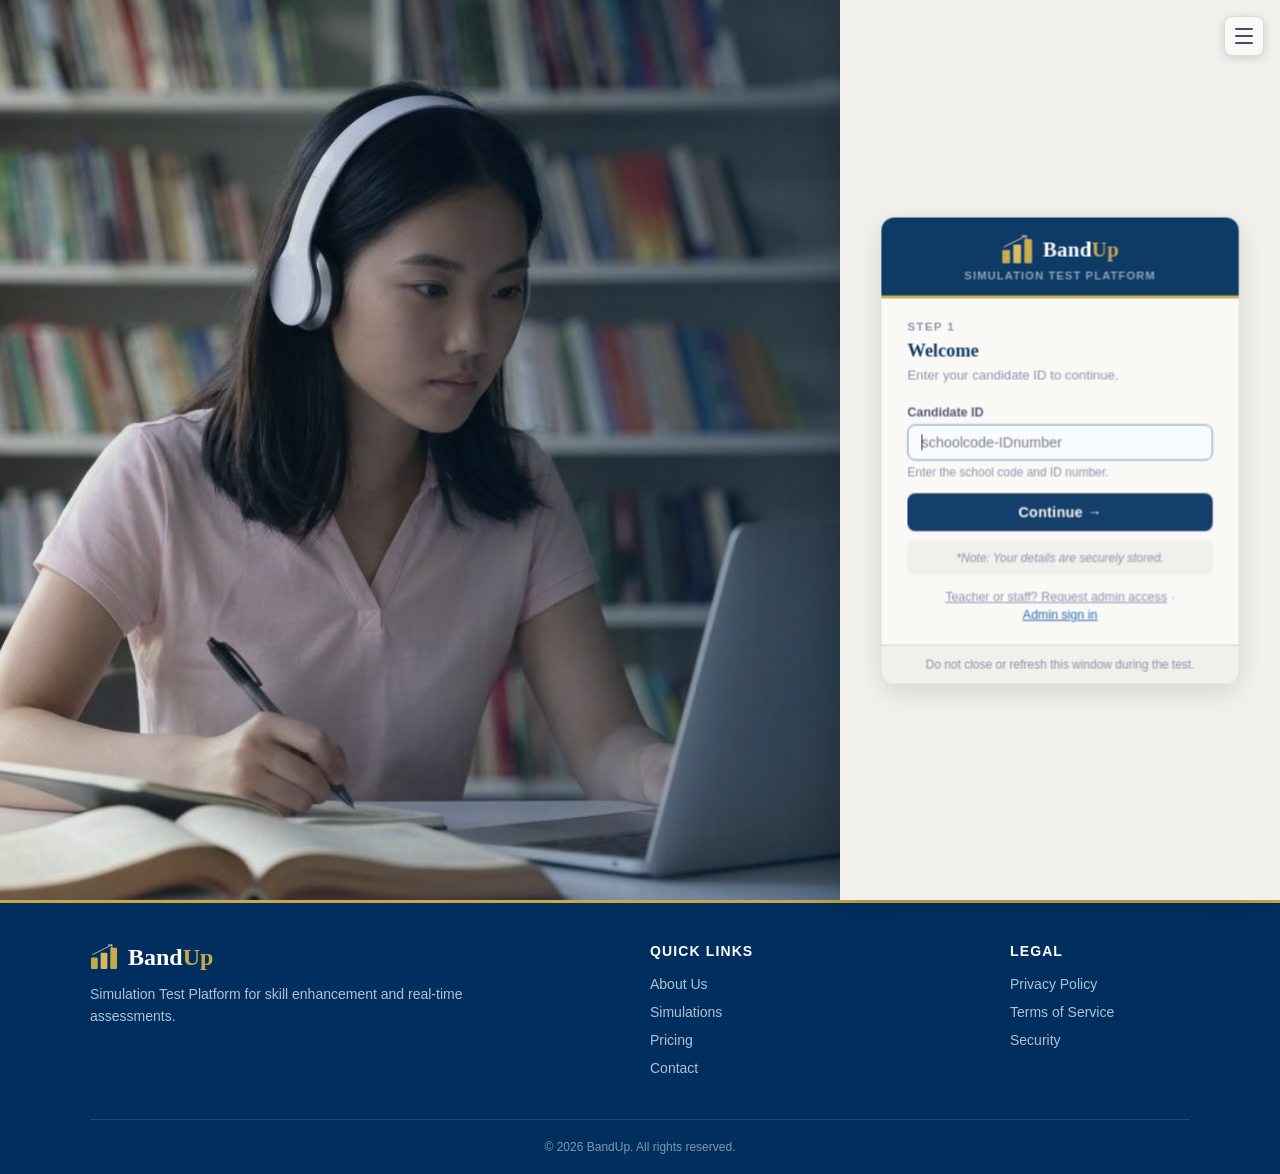
==== commit 48bf0928: "Update admin.html" ====
--- a/admin.html
+++ b/admin.html
@@ -20,7 +20,7 @@
   <button class="nav-item" type="button" id="sb-p-testsets" data-click="showPanel('p-testsets')" data-perm="testsets"><svg class="ico"><use href="#i-dot"/></svg>Test Sets</button><button class="nav-item" type="button" id="sb-p-answerkey" data-click="showPanel('p-answerkey')" data-perm="answerkey"><svg class="ico"><use href="#i-dot"/></svg>Answer Keys</button><button class="nav-item" type="button" id="sb-p-publish" data-click="showPanel('p-publish')" data-perm="publish"><svg class="ico"><use href="#i-dot"/></svg>Publish</button>
   <button class="nav-item" type="button" data-perm="questionmaker" data-click="goto('toeic-question-maker.html')"><svg class="ico"><use href="#i-box"/></svg>TOEIC Question Maker</button>
   <div class="nav-group">Config</div>
-  <button class="nav-item" type="button" id="sb-p-settings" data-click="showPanel('p-settings')" data-owner-only><svg class="ico"><use href="#i-dot"/></svg>Settings</button><button class="nav-item" type="button" id="sb-p-drive" data-click="showPanel('p-drive')" data-owner-only><svg class="ico"><use href="#i-dot"/></svg>Drive Config</button><button class="nav-item" type="button" id="sb-p-account" data-click="showPanel('p-account')" data-sub-only><svg class="ico"><use href="#i-dot"/></svg>My Account</button>
+  <button class="nav-item" type="button" id="sb-p-settings" data-click="showPanel('p-settings')" data-owner-only><svg class="ico"><use href="#i-dot"/></svg>Settings</button><button class="nav-item" type="button" id="sb-p-account" data-click="showPanel('p-account')" data-sub-only><svg class="ico"><use href="#i-dot"/></svg>My Account</button>
   <button class="nav-item" type="button" id="sb-p-admins" data-owner-only data-click="showPanel('p-admins')"><svg class="ico"><use href="#i-dot"/></svg>Admins<span id="admin-pending-badge" class="nav-badge start-hidden"></span></button>
   <div class="nav-group">Preview as candidate</div>
   <button class="nav-item" type="button" data-click="openPreview('tests.html')">Tests &amp; Simulations</button>
@@ -31,8 +31,7 @@
 <div class="scrim" id="scrim"></div>
 <div class="main">
  <header class="topbar"><button class="btn btn-ghost btn-icon menu-btn" id="menu-btn" type="button" aria-label="Menu"><svg class="ico"><use href="#i-menu"/></svg></button><h1 class="topbar-title" id="topbar-title">BandUp Admin</h1><span class="grow"></span>
-  <button class="btn btn-secondary btn-sm" type="button" data-perm="questionmaker" data-click="goto('question-maker.html')">Question Maker</button>
-  <button class="btn btn-secondary btn-sm" type="button" data-owner-only data-click="showPanel('p-drive')">Drive Link</button></header>
+  <button class="btn btn-secondary btn-sm" type="button" data-perm="questionmaker" data-click="goto('question-maker.html')">Question Maker</button></header>
  <main class="page" id="page">
 <!-- LIVE MONITOR PANEL -->
     <div id="p-monitor" class="panel">
@@ -407,7 +406,7 @@
         <div class="card-title">Step 1 — Set Test Set Name</div>
         <div class="field">
           <label>Exam Type</label>
-          <select class="select" id="pub-exam-type" data-change="onExamTypeChange()">
+          <select class="select" id="pub-exam-type">
             <option value="IELTS">IELTS</option>
             <option value="TOEIC">TOEIC</option>
             <option value="TOEFL">TOEFL</option>
@@ -424,20 +423,10 @@
           <input class="input" type="text" id="pub-set-desc" placeholder="e.g. IELTS Academic simulation">
         </div>
       </div>
-      <div class="card" id="pub-step2-ielts">
-        <div class="card-title">Step 2 — Download Config JSON</div>
-        <p>
-          This downloads a JSON file containing all questions, passages, answer key, and settings.
-          <b>Audio is NOT included</b> — YouTube URLs are stored in the config.
-        </p>
-        <button class="btn btn-blue" data-click="downloadConfigForGitHub()">⬇ Download Config JSON</button>
-      </div>
-      <div class="card start-hidden" id="pub-step2-toeic">
-        <div class="card-title">Step 2 — Build your TOEIC config</div>
-        <p>
-          TOEIC tests are authored separately, in the <b>TOEIC Question Maker</b> (CSV import for all 200 questions, then Download Config JSON + Send Answer Key to Sheets from there).
-        </p>
-        <button class="btn btn-blue" data-click="window.open('toeic-question-maker.html','_blank')">↗ Open TOEIC Question Maker</button>
+      <div class="card">
+        <div class="card-title">Step 2 — Build your config</div>
+        <p class="page-sub">Questions are authored in the Question Makers. Use <b>Download Config JSON</b> there.</p>
+        <div class="btn-row"><button class="btn btn-blue" type="button" data-click="goto('question-maker.html')">Open Question Maker</button><button class="btn btn-blue" type="button" data-click="goto('toeic-question-maker.html')">Open TOEIC Question Maker</button></div>
       </div>
       <div class="card">
         <div class="card-title">Step 3 — Upload to GitHub</div>
@@ -587,11 +576,7 @@
         <div id="email-save-status" class="start-hidden"></div>
       </div>
       <div class="card">
-        <div class="card-title">Apps Script URL</div>
-        <div class="field">
-          <label>Web App URL</label>
-          <input class="input" type="text" id="apps-script-url-input" value="https://script.google.com/macros/s/AKfycbwEcaHQwN-AXs31xAh46YCd1uw4HyxVZa6WF3DeBpCjzP8v7BkSjADQ838xDxFVtR2J/exec">
-        </div>
+        <div class="card-title">Server Connection</div>
         <div class="btn-row">
           <button class="btn btn-ghost" data-click="testConnection()">🧪 Test Connection</button>
         </div>
@@ -601,60 +586,8 @@
 
 
     <!-- GOOGLE DRIVE CONFIG PANEL -->
-    <div id="p-drive" class="panel hidden">
-      <h2 class="page-title">☁️ Google Drive Config</h2>
-      <p class="page-sub">Upload your config to Google Drive so all candidates auto-load the latest questions, audio, and passages — no matter what device they use.</p>
-
-      <div class="card">
-        <div class="card-title">Step 1 — Save & Upload Config</div>
-        <div>
-          <b>1.</b> Click <b>💾 Save Config</b> (top right) — downloads <code>ielts_config.json</code><br>
-          <b>2.</b> Go to <a href="https://drive.google.com" target="_blank">drive.google.com</a> → Upload the file<br>
-          <b>3.</b> Right-click the file → <b>Share</b> → <b>Anyone with the link</b> → <b>Viewer</b><br>
-          <b>4.</b> Click <b>Copy link</b> — paste it below
-        </div>
-        <div class="field">
-          <label>Google Drive Share Link</label>
-          <input type="text" id="drive-url-input"
-            placeholder="https://drive.google.com/file/d/XXXX/view?usp=sharing"
-            data-input="saveDriveURL(this.value)"
-            class="mono">
-        </div>
-        <div class="btn-row">
-          <button class="btn btn-blue" data-click="convertAndSaveDriveURL()">🔗 Convert & Save URL</button>
-          <button class="btn btn-ghost" data-click="testDriveURL()">🧪 Test Connection</button>
-        </div>
-        <div id="drive-status" class="start-hidden"></div>
-      </div>
-
-      <div class="card">
-        <div class="card-title">Step 2 — Active Config URL</div>
-        <div>
-          This is the URL that <b>simulation.html</b> and <b>profile.html</b> will fetch the config from. Copy this and set it in those files if needed, or it is saved automatically.
-        </div>
-        <div id="drive-active-url" class="mono">
-          No Drive URL saved yet.
-        </div>
-        <div>Note: question content is saved from the <b>Question Maker</b> page (💾 Save Config there). This page only manages the Drive link candidates fetch it from.</div>
-        <div class="btn-row">
-          <button class="btn btn-ghost" data-click="copyDriveURL()">📋 Copy URL</button>
-        </div>
-      </div>
-
-      <div class="card">
-        <div class="card-title">How It Works</div>
-        <div>
-          <b>Without Drive:</b> Config stays in browser localStorage — only works on the admin's computer.<br>
-          <b>With Drive:</b> Config is fetched fresh from Google Drive every time a candidate opens the test — works on <b>any device, any browser</b>.<br><br>
-          <b>⚠️ Important:</b> Every time you change questions, audio URLs, or passages — re-save the config and re-upload to Google Drive (replace the old file). The URL stays the same.
-        </div>
-      </div>
-    </div>
-
-
-
- </main>
+    </main>
 </div></div></div>
 <div class="toasts" id="toasts" aria-live="polite"></div><div id="print-root"></div>
 <script src="bandup-api.js"></script><script src="admin-ui.js"></script><script src="admin-app.js"></script>
-</body></html>+</body></html>
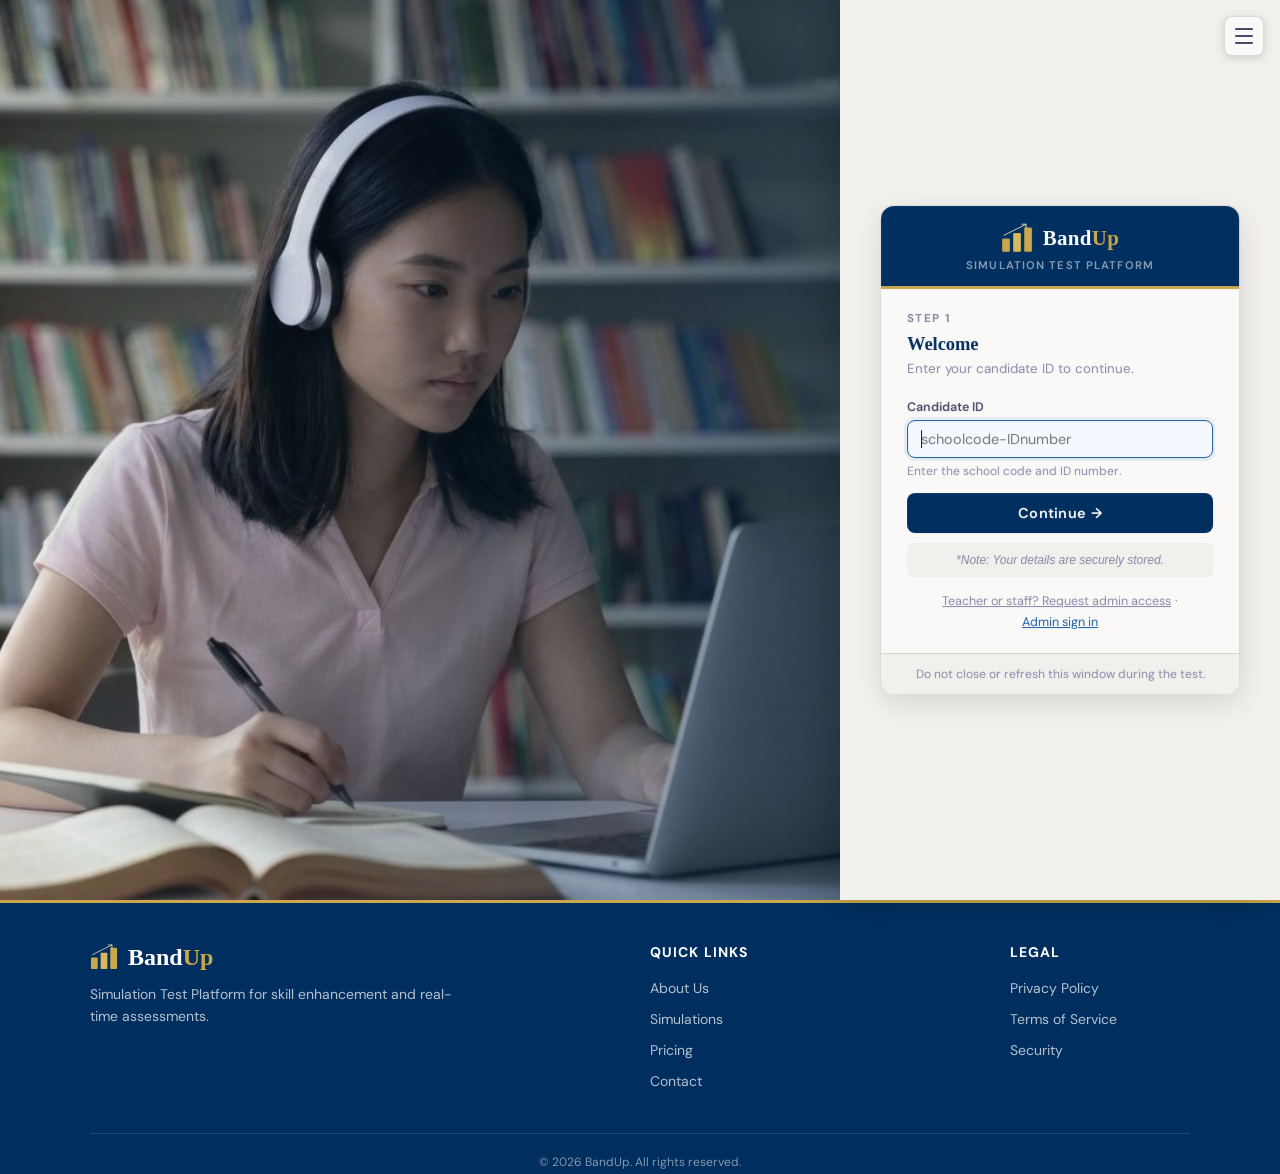
==== commit 47cb7ecf: "Update admin.html" ====
--- a/admin.html
+++ b/admin.html
@@ -16,8 +16,8 @@
   <button class="nav-item" type="button" id="sb-p-candidates" data-perm="candidates" data-click="showPanel('p-candidates')"><svg class="ico"><use href="#i-dot"/></svg>Candidates<span id="pending-badge" class="nav-badge start-hidden"></span></button>
   <button class="nav-item" type="button" id="sb-p-scores" data-click="showPanel('p-scores')" data-perm="scores"><svg class="ico"><use href="#i-dot"/></svg>Scores</button><button class="nav-item" type="button" id="sb-p-trf" data-click="showPanel('p-trf')" data-perm="trf"><svg class="ico"><use href="#i-dot"/></svg>TRF Viewer</button>
   <div class="nav-group">Grading</div><button class="nav-item" type="button" id="sb-p-grading" data-click="showPanel('p-grading')" data-perm="grading"><svg class="ico"><use href="#i-dot"/></svg>Grade Writing</button>
-  <div class="nav-group">Publish</div>
-  <button class="nav-item" type="button" id="sb-p-testsets" data-click="showPanel('p-testsets')" data-perm="testsets"><svg class="ico"><use href="#i-dot"/></svg>Test Sets</button><button class="nav-item" type="button" id="sb-p-answerkey" data-click="showPanel('p-answerkey')" data-perm="answerkey"><svg class="ico"><use href="#i-dot"/></svg>Answer Keys</button><button class="nav-item" type="button" id="sb-p-publish" data-click="showPanel('p-publish')" data-perm="publish"><svg class="ico"><use href="#i-dot"/></svg>Publish</button>
+  <div class="nav-group">Tests</div>
+  <button class="nav-item" type="button" id="sb-p-testsets" data-click="showPanel('p-testsets')" data-perm="testsets"><svg class="ico"><use href="#i-dot"/></svg>Test Sets</button><button class="nav-item" type="button" id="sb-p-answerkey" data-click="showPanel('p-answerkey')" data-perm="answerkey"><svg class="ico"><use href="#i-dot"/></svg>Answer Keys</button>
   <button class="nav-item" type="button" data-perm="questionmaker" data-click="goto('toeic-question-maker.html')"><svg class="ico"><use href="#i-box"/></svg>TOEIC Question Maker</button>
   <div class="nav-group">Config</div>
   <button class="nav-item" type="button" id="sb-p-settings" data-click="showPanel('p-settings')" data-owner-only><svg class="ico"><use href="#i-dot"/></svg>Settings</button><button class="nav-item" type="button" id="sb-p-account" data-click="showPanel('p-account')" data-sub-only><svg class="ico"><use href="#i-dot"/></svg>My Account</button>
@@ -399,62 +399,6 @@
       </div>
     </div>
 
-    <div id="p-publish" class="panel hidden">
-      <h2 class="page-title">Publish to GitHub</h2>
-      <p class="page-sub">Generate config JSON and upload to GitHub Pages for candidates to access.</p>
-      <div class="card">
-        <div class="card-title">Step 1 — Set Test Set Name</div>
-        <div class="field">
-          <label>Exam Type</label>
-          <select class="select" id="pub-exam-type">
-            <option value="IELTS">IELTS</option>
-            <option value="TOEIC">TOEIC</option>
-            <option value="TOEFL">TOEFL</option>
-            <option value="ESL">ESL</option>
-          </select>
-        </div>
-        <div class="field">
-          <label>Test Set Name (will be shown to candidates)</label>
-          <input class="input" type="text" id="pub-set-name" placeholder="e.g. Mock Test 1 — January 2025">
-          <div>For TOEIC, keep the word "TOEIC" in the name — <code>tests.html</code> uses it to send candidates to the TOEIC test screen instead of the IELTS one.</div>
-        </div>
-        <div class="field">
-          <label>Description</label>
-          <input class="input" type="text" id="pub-set-desc" placeholder="e.g. IELTS Academic simulation">
-        </div>
-      </div>
-      <div class="card">
-        <div class="card-title">Step 2 — Build your config</div>
-        <p class="page-sub">Questions are authored in the Question Makers. Use <b>Download Config JSON</b> there.</p>
-        <div class="btn-row"><button class="btn btn-blue" type="button" data-click="goto('question-maker.html')">Open Question Maker</button><button class="btn btn-blue" type="button" data-click="goto('toeic-question-maker.html')">Open TOEIC Question Maker</button></div>
-      </div>
-      <div class="card">
-        <div class="card-title">Step 3 — Upload to GitHub</div>
-        <ol>
-          <li>Go to your GitHub repository</li>
-          <li>Open <code>configs/</code> folder</li>
-          <li>Click <b>Add file → Upload files</b></li>
-          <li>Upload the downloaded JSON file</li>
-          <li>Commit changes</li>
-          <li>Click the file → Click <b>Raw</b> → Copy the URL</li>
-        </ol>
-      </div>
-      <div class="card">
-        <div class="card-title">Step 4 — Paste Raw URL & Save Test Set</div>
-        <div class="field">
-          <label>GitHub Raw URL</label>
-          <input class="input" type="text" id="pub-github-url" placeholder="https://raw.githubusercontent.com/username/ielts-sim/main/configs/...json">
-        </div>
-        <div class="btn-row">
-          <button class="btn btn-green" data-click="savePublishedSet()">💾 Save as Test Set & Activate</button>
-          <button class="btn btn-ghost" data-click="testConfigURL()">🧪 Test URL</button>
-        </div>
-        <div id="pub-test-result"></div>
-      </div>
-    </div>
-
-
-    <!-- MY ACCOUNT PANEL (sub-admins only) -->
     <div id="p-account" class="panel hidden">
       <h2 class="page-title">🔑 My Account</h2>
       <p class="page-sub">Change the password you use to sign in to the admin panel.</p>
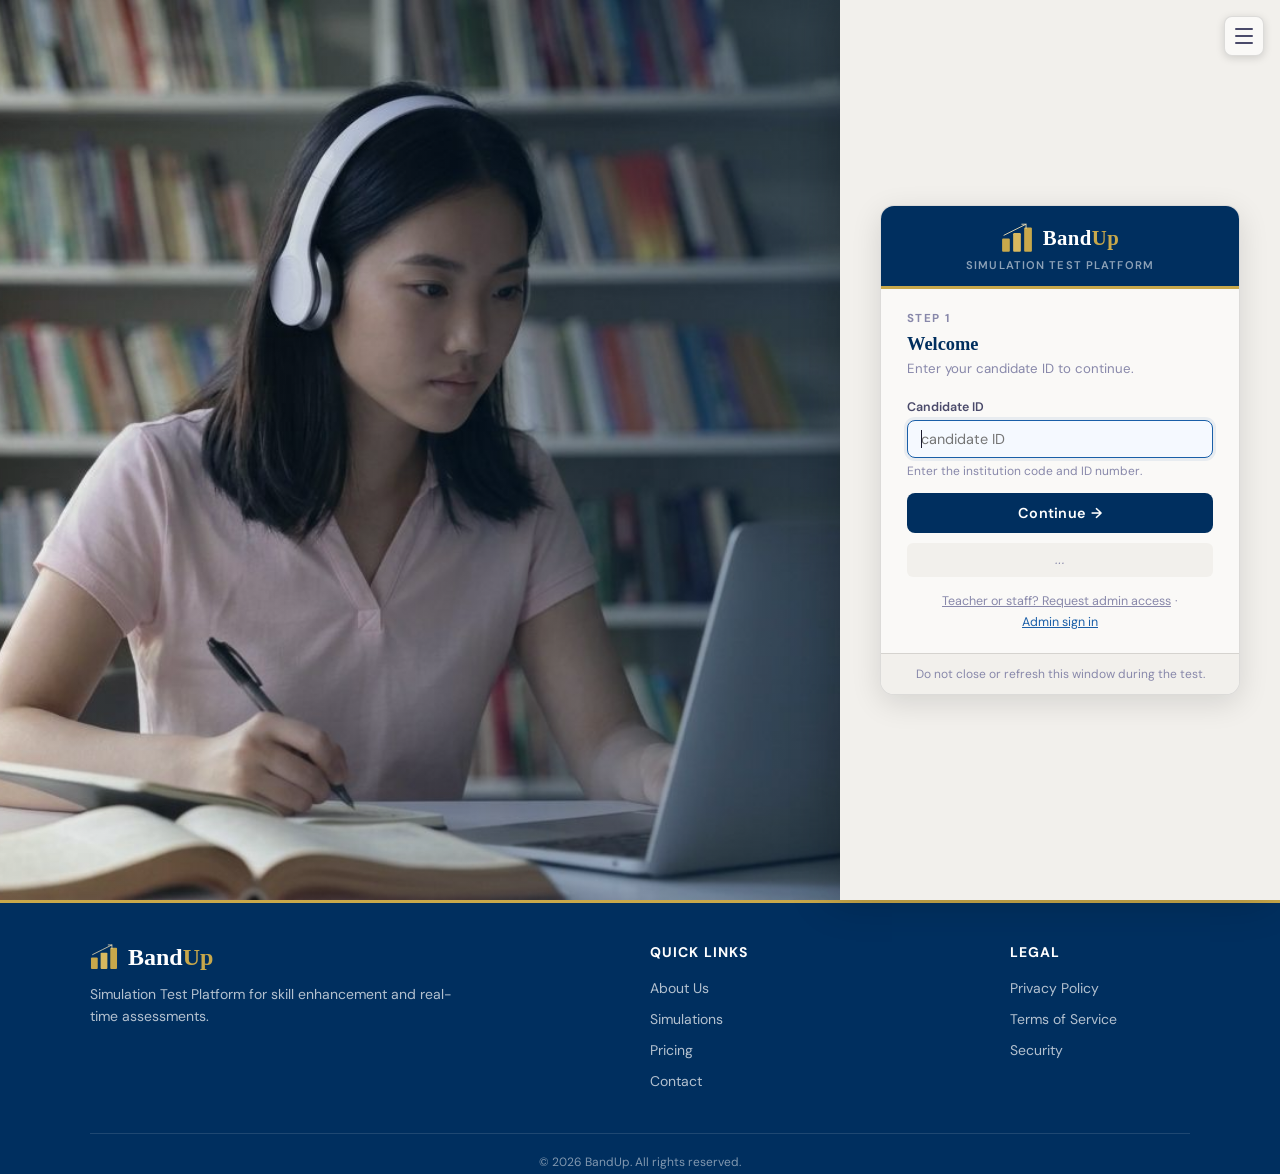
==== commit 7c3082bb: "Update admin.html" ====
--- a/admin.html
+++ b/admin.html
@@ -349,6 +349,27 @@
             </select>
           </div>
         </div>
+        <div class="row2">
+          <div class="field">
+            <label>Attempts allowed per candidate</label>
+            <select class="select" id="set-attempts">
+              <option value="0">Unlimited (candidates may retake)</option>
+              <option value="1">1 — once only (locked after submitting)</option>
+              <option value="2">2 attempts</option>
+              <option value="3">3 attempts</option>
+              <option value="5">5 attempts</option>
+            </select>
+            <div class="hint">Only a submitted score uses an attempt. You can allow one more for a single candidate from the Scores tab. Candidates who already took a once-only test are locked straight away.</div>
+          </div>
+          <div class="field">
+            <label>Answer review in the candidate's profile</label>
+            <select class="select" id="set-review">
+              <option value="marks">Their answers with ✓ / ✗</option>
+              <option value="full">Their answers + the correct answers</option>
+              <option value="off">Off — no review</option>
+            </select>
+          </div>
+        </div>
         <div class="field">
           <label>Config URL (GitHub raw URL)</label>
           <input class="input" type="text" id="set-url" placeholder="https://raw.githubusercontent.com/...">
--- a/admin-extra.css
+++ b/admin-extra.css
@@ -9,6 +9,14 @@
 .btn-row{display:flex;gap:8px;flex-wrap:wrap;margin-top:12px}
 .btn-blue{background:var(--brand);color:var(--on-brand)}.btn-green{background:var(--ok);color:#fff}.btn-red{background:var(--bad);color:#fff}.btn-gold{background:var(--gold);color:#fff}
 .btn-blue,.btn-green,.btn-red,.btn-gold{display:inline-flex;align-items:center;gap:6px;min-height:32px;padding:5px 12px;border:0;border-radius:8px;font-weight:600;font-size:.85rem}
+.btn[data-click*="toeic-question-maker.html"] {
+  background-color: #1a1a1a;
+  color: #ffffff;
+}
+
+.btn[data-click*="toeic-question-maker.html"]:hover {
+  background-color: #333333;
+}
 .refresh-btn,.btn-ghost{display:inline-flex;align-items:center;gap:6px;min-height:32px;padding:5px 12px;border:1px solid var(--line-2);border-radius:8px;background:var(--surface);color:var(--text-2);font-weight:600;font-size:.82rem}
 .refresh-btn:hover,.btn-ghost:hover{background:var(--surface-3)}
 .sheets-table{width:100%;border-collapse:collapse;font-size:.88rem}
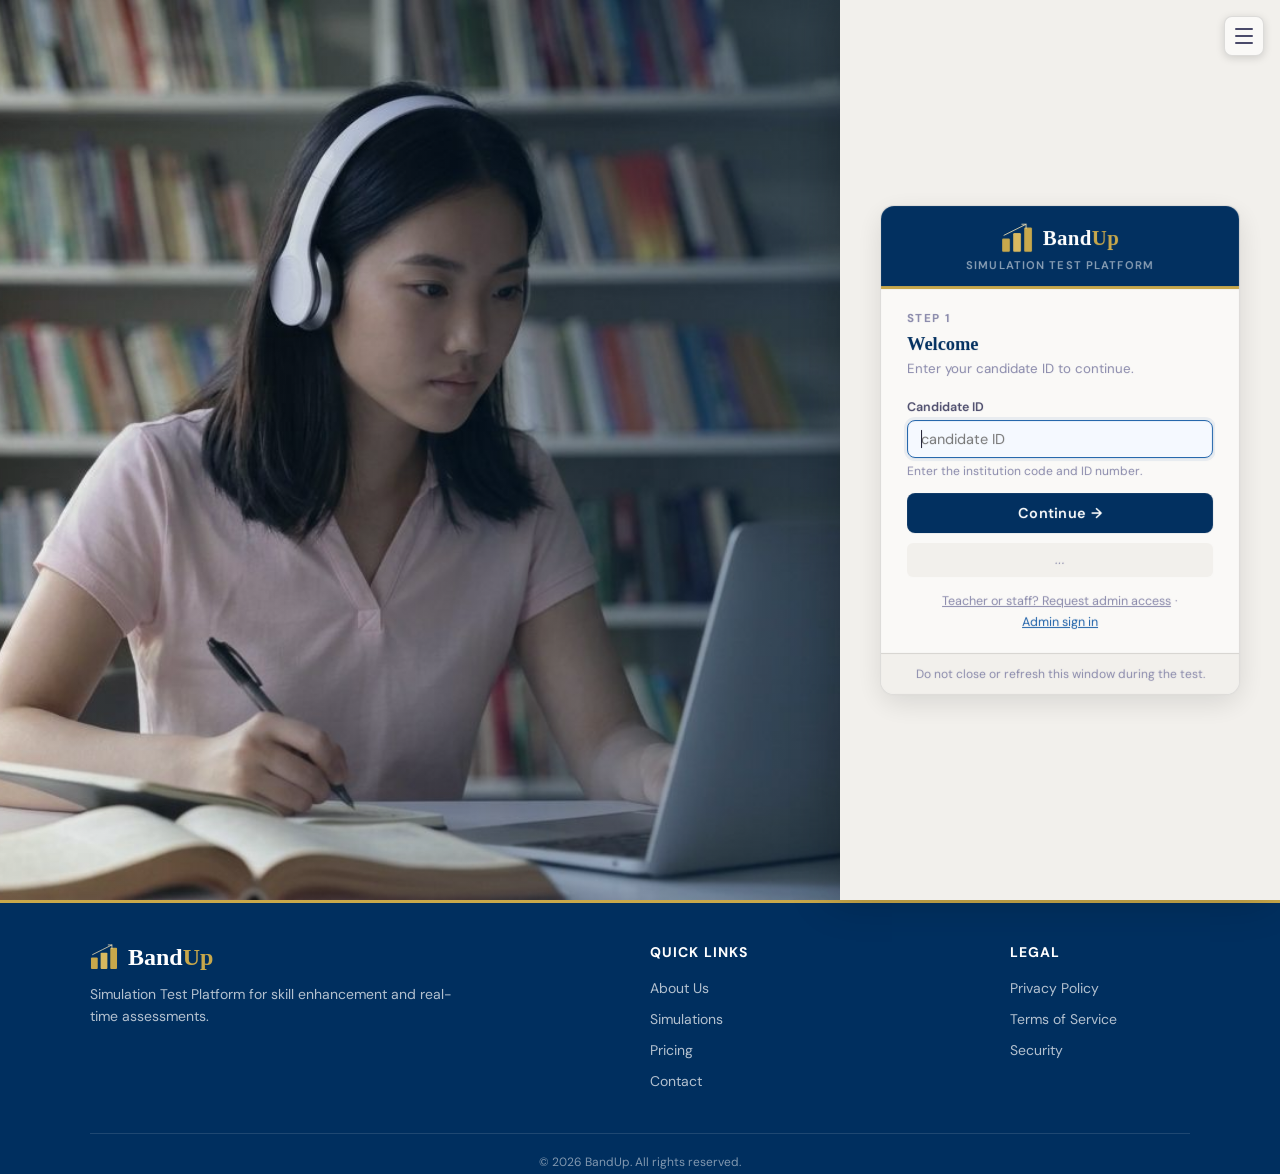
==== commit 5c34ee8c: "Update admin.html" ====
--- a/admin.html
+++ b/admin.html
@@ -371,10 +371,10 @@
           </div>
         </div>
         <div class="field">
-          <label>Config URL (GitHub raw URL)</label>
+          <label>Config URL from Supabase's Buckets</label>
           <input class="input" type="text" id="set-url" placeholder="https://raw.githubusercontent.com/...">
           <div>
-            Get this from GitHub: open the JSON file → click "Raw" → copy URL
+            Get this from Supabase: Storage->Buckets and then click the three-dot icon and "Get signed URL"
           </div>
         </div>
         <div class="btn-row">
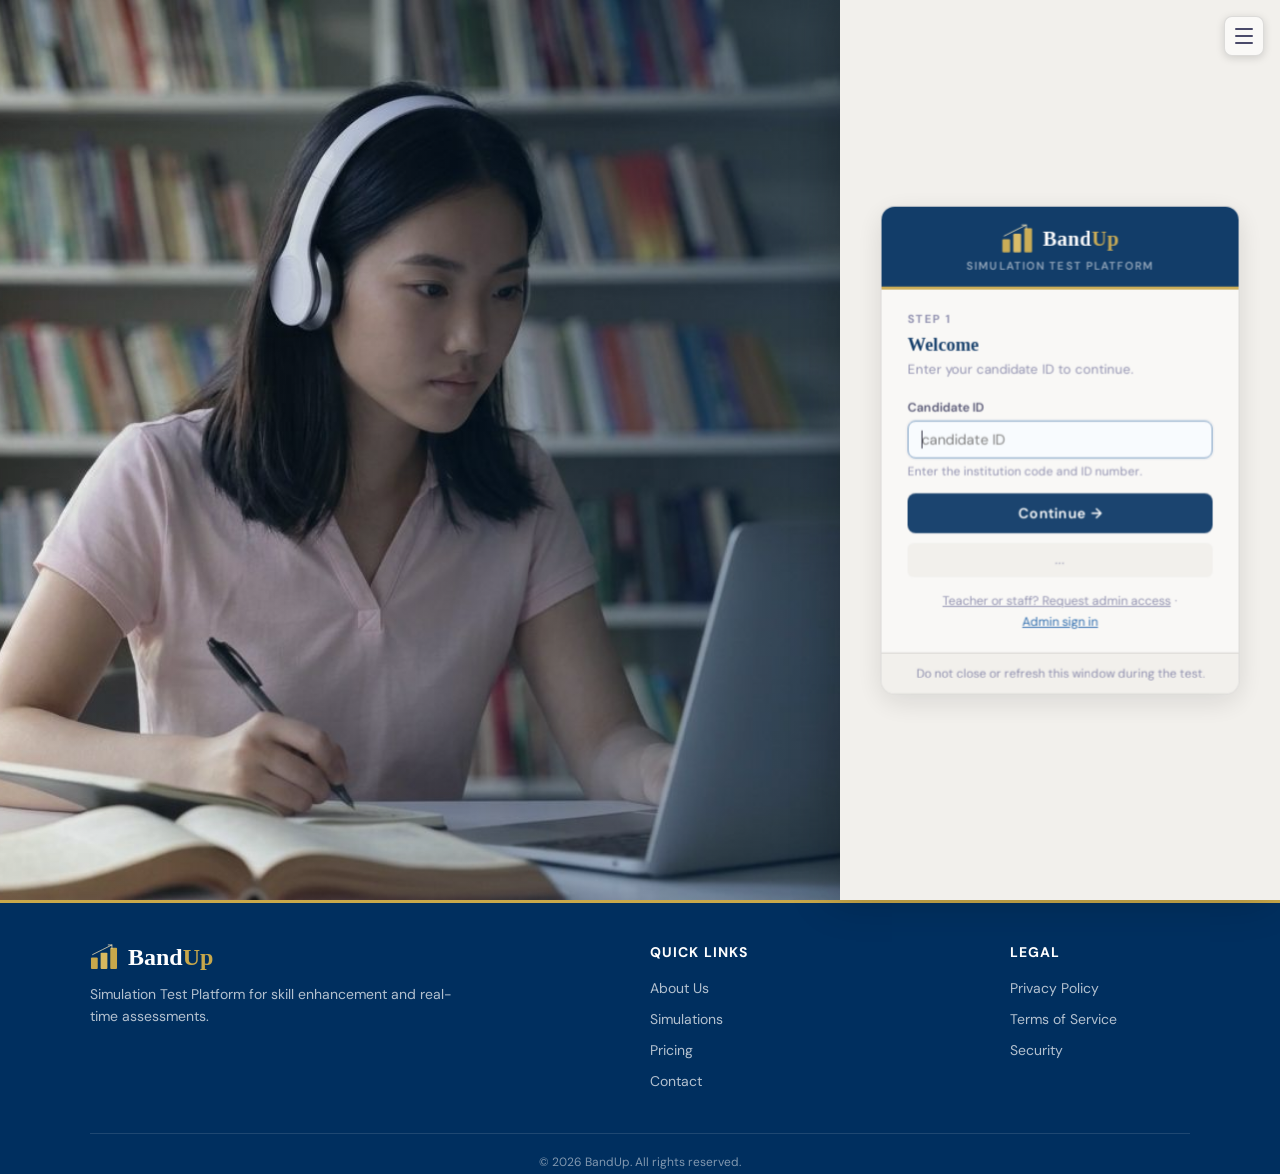
==== commit 73153998: "Update admin.html" ====
--- a/admin.html
+++ b/admin.html
@@ -19,6 +19,8 @@
   <div class="nav-group">Tests</div>
   <button class="nav-item" type="button" id="sb-p-testsets" data-click="showPanel('p-testsets')" data-perm="testsets"><svg class="ico"><use href="#i-dot"/></svg>Test Sets</button><button class="nav-item" type="button" id="sb-p-answerkey" data-click="showPanel('p-answerkey')" data-perm="answerkey"><svg class="ico"><use href="#i-dot"/></svg>Answer Keys</button>
   <button class="nav-item" type="button" data-perm="questionmaker" data-click="goto('toeic-question-maker.html')"><svg class="ico"><use href="#i-box"/></svg>TOEIC Question Maker</button>
+  <div class="nav-group">Communicate</div>
+  <button class="nav-item" type="button" id="sb-p-announcements" data-click="showPanel('p-announcements')" data-perm="announcements"><svg class="ico"><use href="#i-dot"/></svg>Announcements</button>
   <div class="nav-group">Config</div>
   <button class="nav-item" type="button" id="sb-p-settings" data-click="showPanel('p-settings')" data-owner-only><svg class="ico"><use href="#i-dot"/></svg>Settings</button><button class="nav-item" type="button" id="sb-p-account" data-click="showPanel('p-account')" data-sub-only><svg class="ico"><use href="#i-dot"/></svg>My Account</button>
   <button class="nav-item" type="button" id="sb-p-admins" data-owner-only data-click="showPanel('p-admins')"><svg class="ico"><use href="#i-dot"/></svg>Admins<span id="admin-pending-badge" class="nav-badge start-hidden"></span></button>
@@ -371,10 +373,10 @@
           </div>
         </div>
         <div class="field">
-          <label>Config URL from Supabase's Buckets</label>
+          <label>Config URL (GitHub raw URL)</label>
           <input class="input" type="text" id="set-url" placeholder="https://raw.githubusercontent.com/...">
           <div>
-            Get this from Supabase: Storage->Buckets and then click the three-dot icon and "Get signed URL"
+            Get this from GitHub: open the JSON file → click "Raw" → copy URL
           </div>
         </div>
         <div class="btn-row">
@@ -416,6 +418,56 @@
         <div class="row">
           <button class="btn btn-blue" data-click="akSave()">💾 Save Answer Key</button>
           <button class="btn btn-ghost" data-click="akLoad()">↺ Reload saved key</button>
+        </div>
+      </div>
+    </div>
+
+    <!-- ANNOUNCEMENTS PANEL -->
+    <div id="p-announcements" class="panel hidden">
+      <h2 class="page-title">Announcements</h2>
+      <p class="page-sub">Post notices that candidates see on their profile page. You can change or remove your own posts; the Owner can manage all of them.</p>
+      <div class="card">
+        <div class="row between">
+          <div class="card-title m0">All Announcements <span id="ann-count" class="muted"></span></div>
+          <div class="row">
+            <button class="refresh-btn" data-click="loadAnnouncements()">🔄 Refresh</button>
+            <button class="btn btn-blue" data-click="newAnn()">+ New Announcement</button>
+          </div>
+        </div>
+        <div id="ann-wrap"><div class="tbl-empty">Loading…</div></div>
+      </div>
+      <div class="card start-hidden" id="ann-form-card">
+        <div class="card-title" id="ann-form-title">New Announcement</div>
+        <input type="hidden" id="ann-id">
+        <div class="field">
+          <label>Title</label>
+          <input class="input" type="text" id="ann-title" maxlength="120" placeholder="e.g. IELTS mock test this Saturday">
+        </div>
+        <div class="field">
+          <label>Message <span id="ann-count-body" class="muted"></span></label>
+          <textarea class="textarea" id="ann-body" rows="6" maxlength="4000" data-input="annCount()" placeholder="Write the announcement. Web addresses (https://…) become clickable links."></textarea>
+        </div>
+        <div class="row2">
+          <div class="field">
+            <label>Who sees it</label>
+            <select class="select" id="ann-audience">
+              <option value="ALL">Everyone</option>
+              <option value="IELTS">IELTS candidates</option>
+              <option value="TOEIC">TOEIC candidates</option>
+              <option value="TOEFL">TOEFL candidates</option>
+              <option value="ESL">ESL candidates</option>
+            </select>
+          </div>
+          <div class="field">
+            <label>Hide automatically after (optional)</label>
+            <input class="input" type="date" id="ann-expires">
+          </div>
+        </div>
+        <label class="check"><input type="checkbox" id="ann-pinned"> <span>📌 Pin to the top of the list</span></label>
+        <div id="ann-msg" class="muted"></div>
+        <div class="row">
+          <button class="btn btn-blue" id="ann-save-btn" data-click="saveAnn()">📢 Post</button>
+          <button class="btn btn-ghost" data-click="hide('ann-form-card')">Cancel</button>
         </div>
       </div>
     </div>
